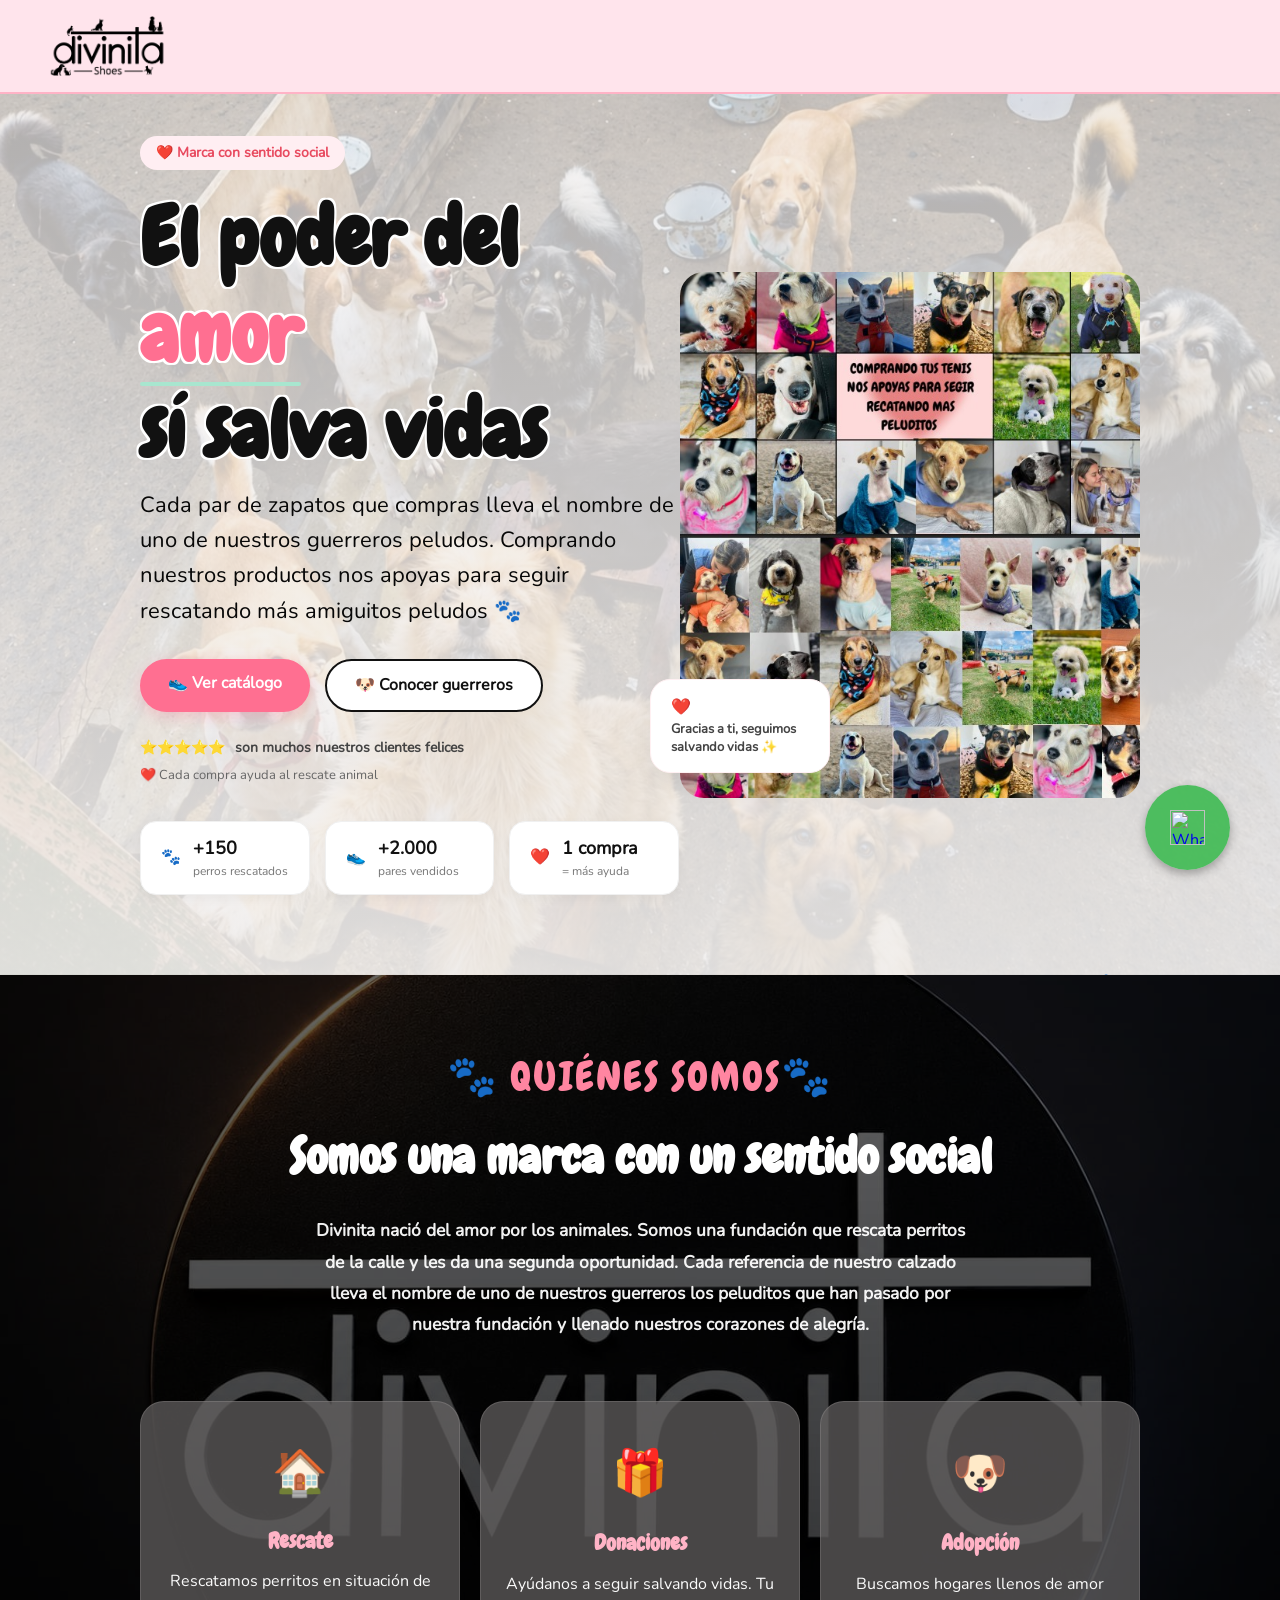
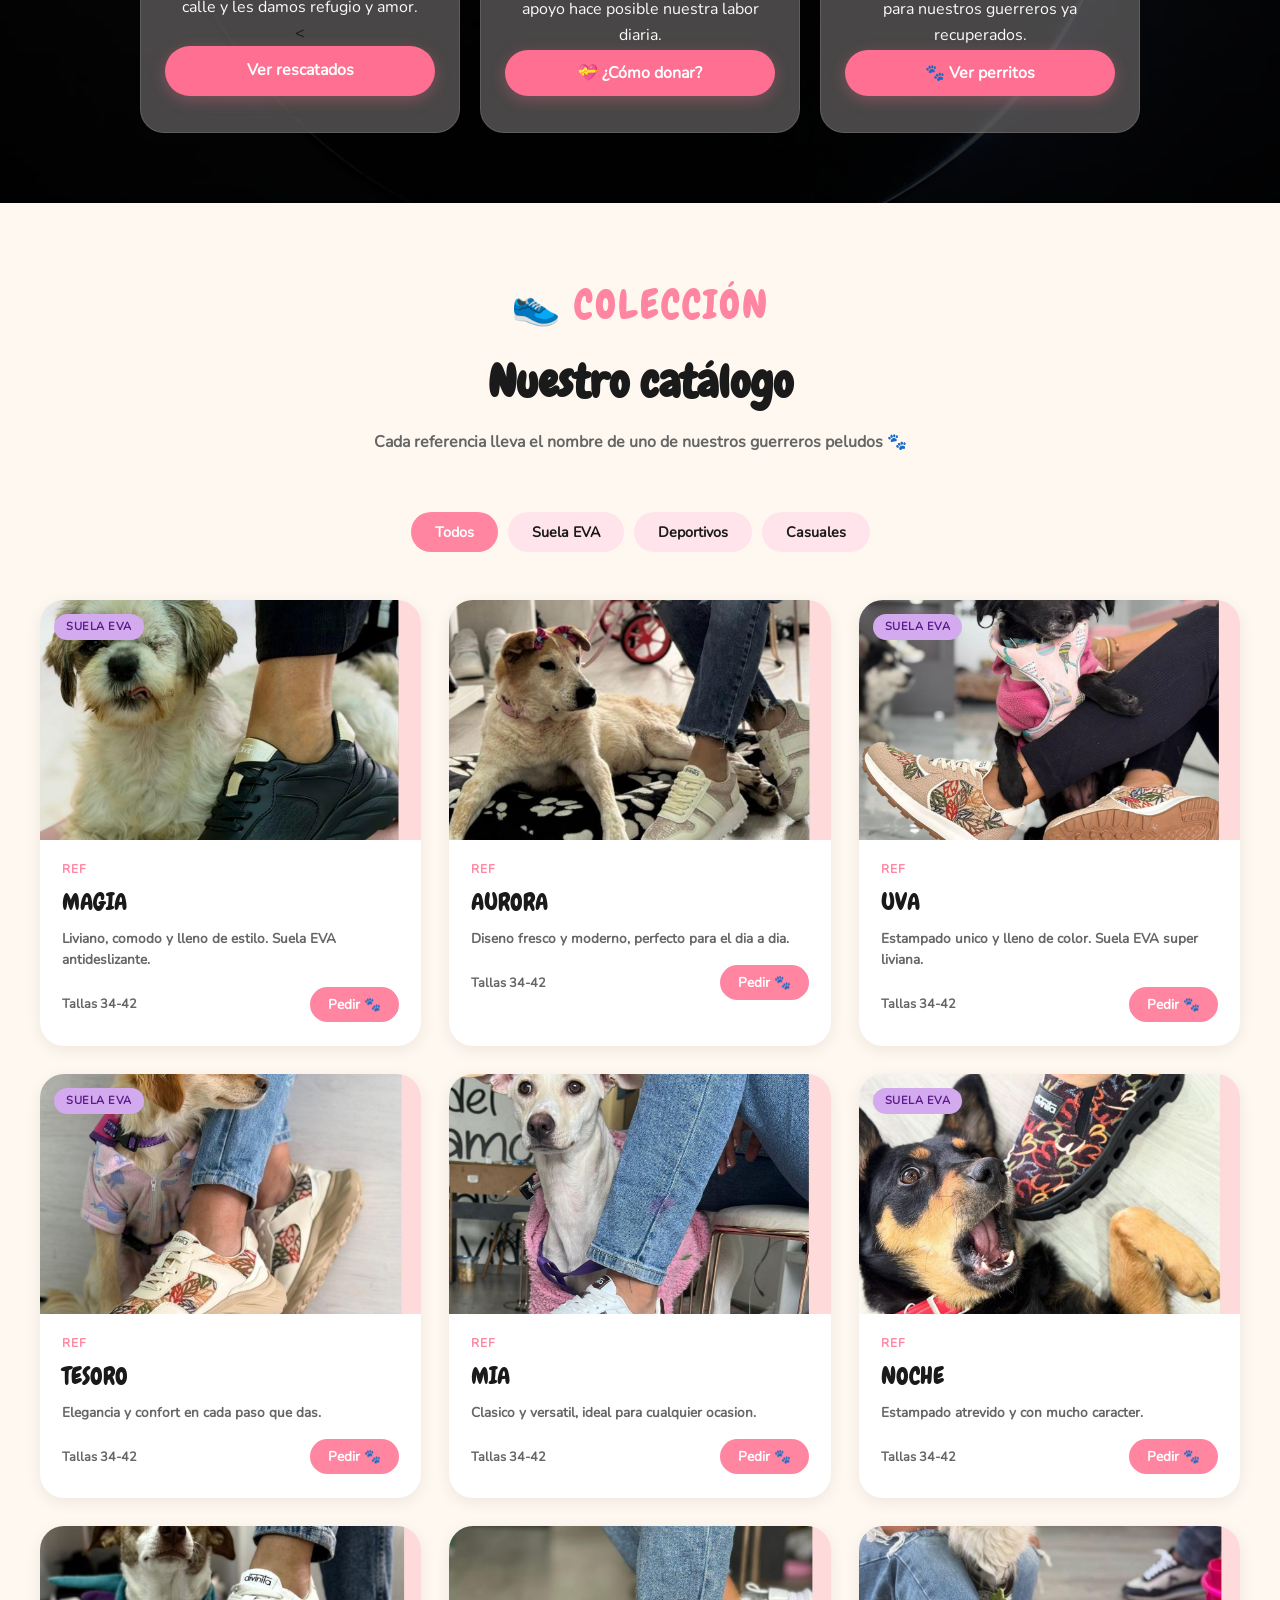
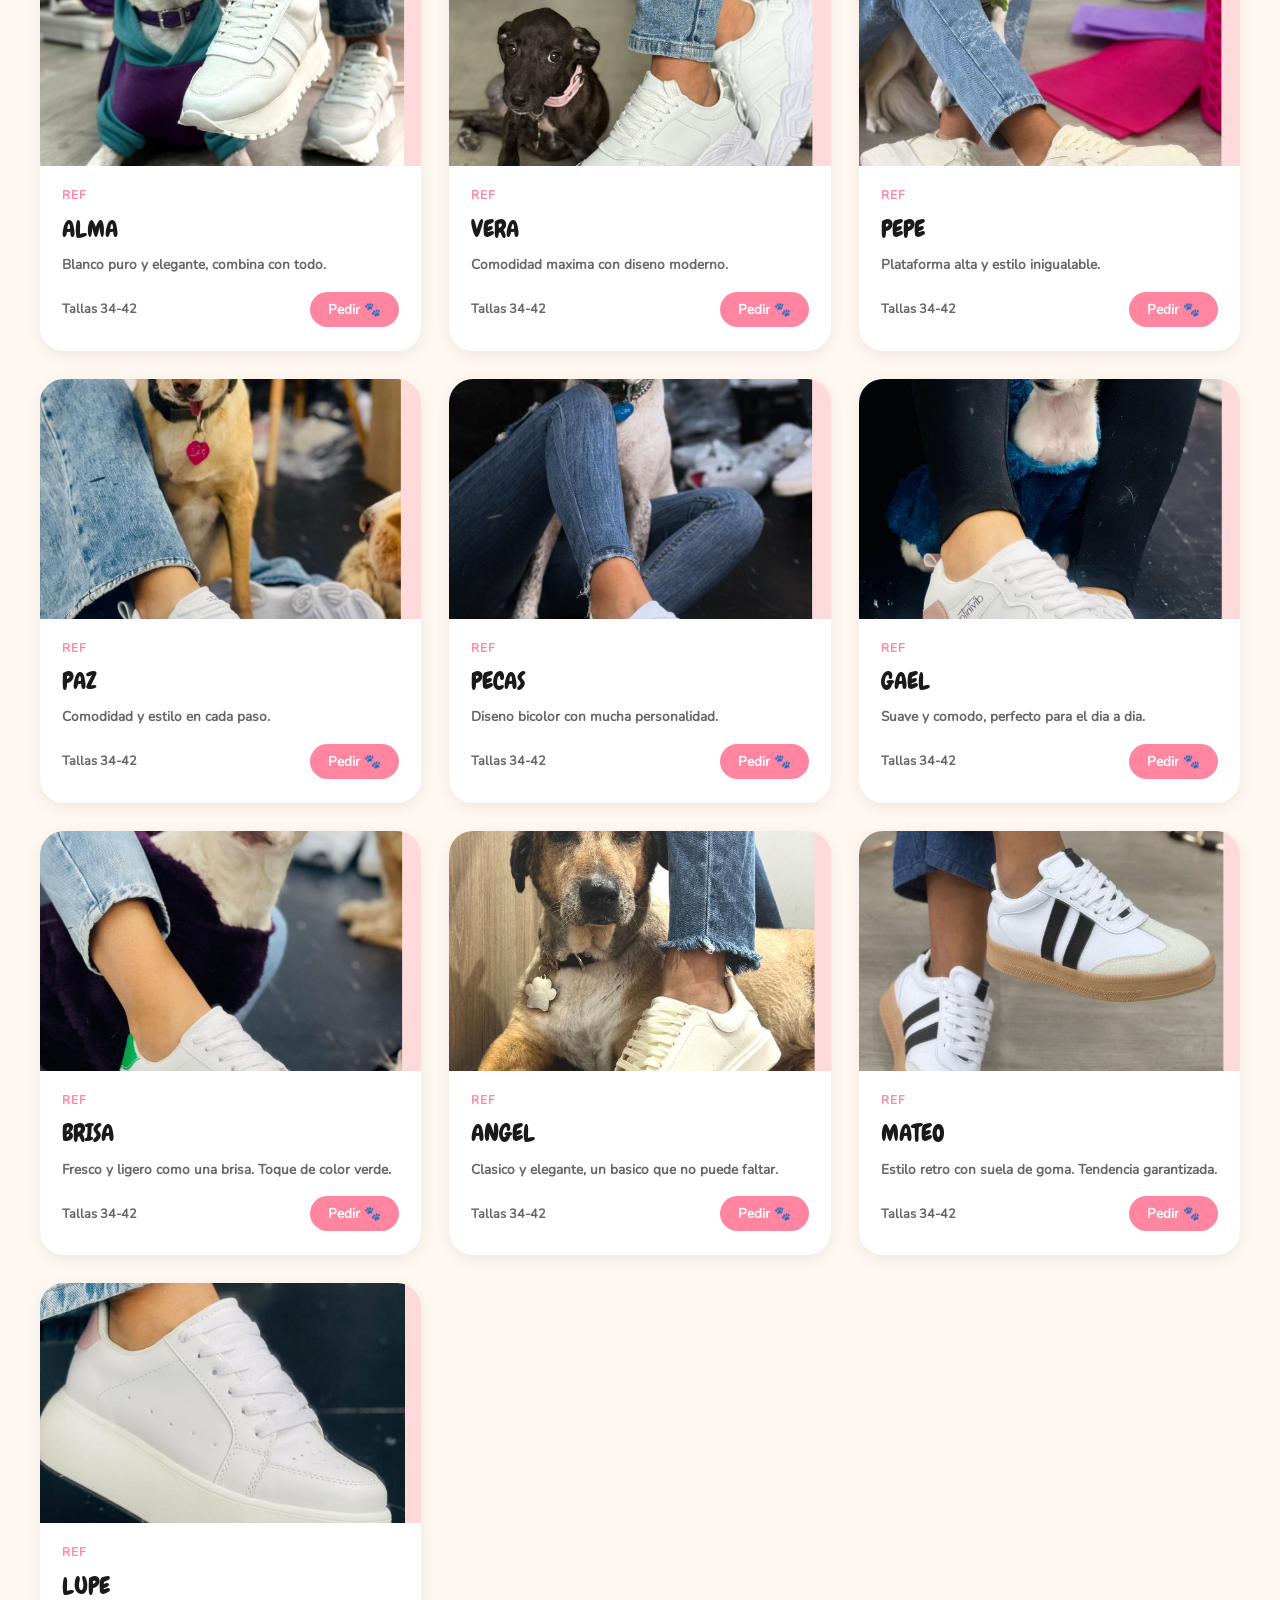
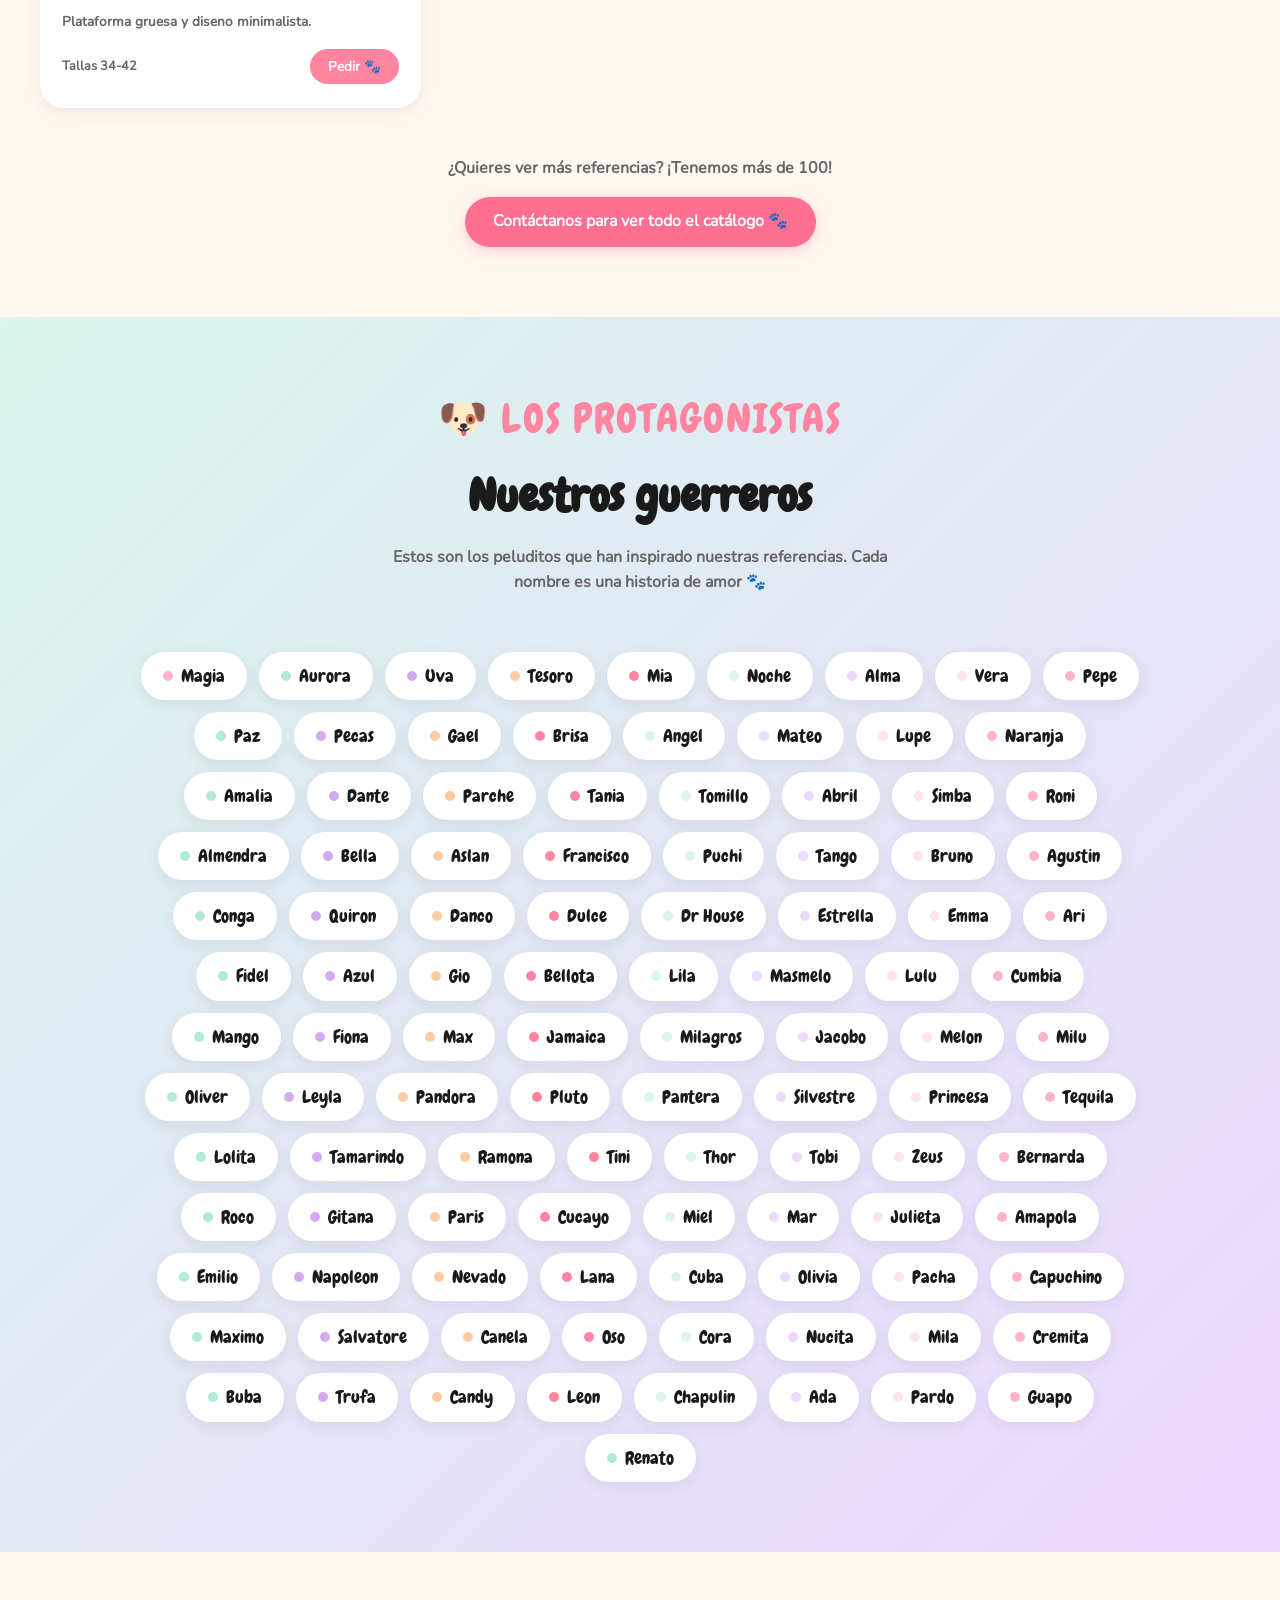
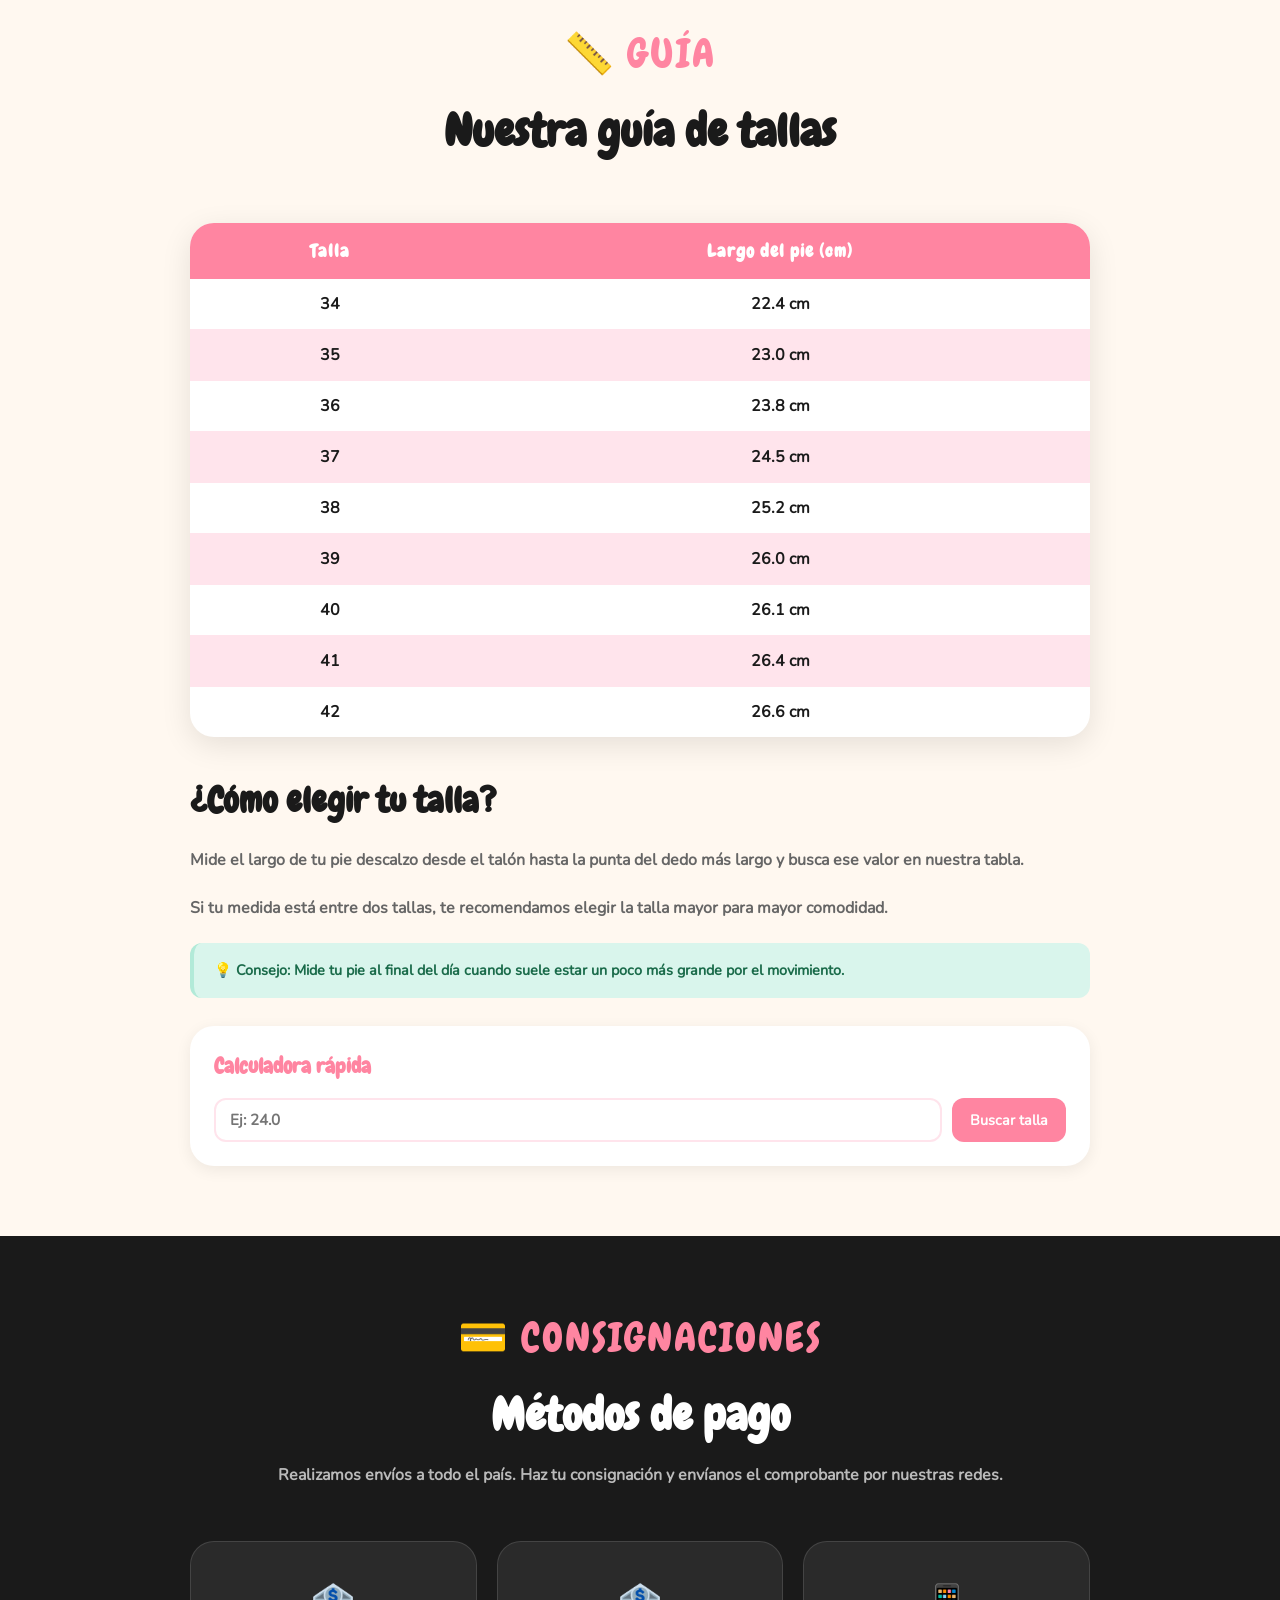
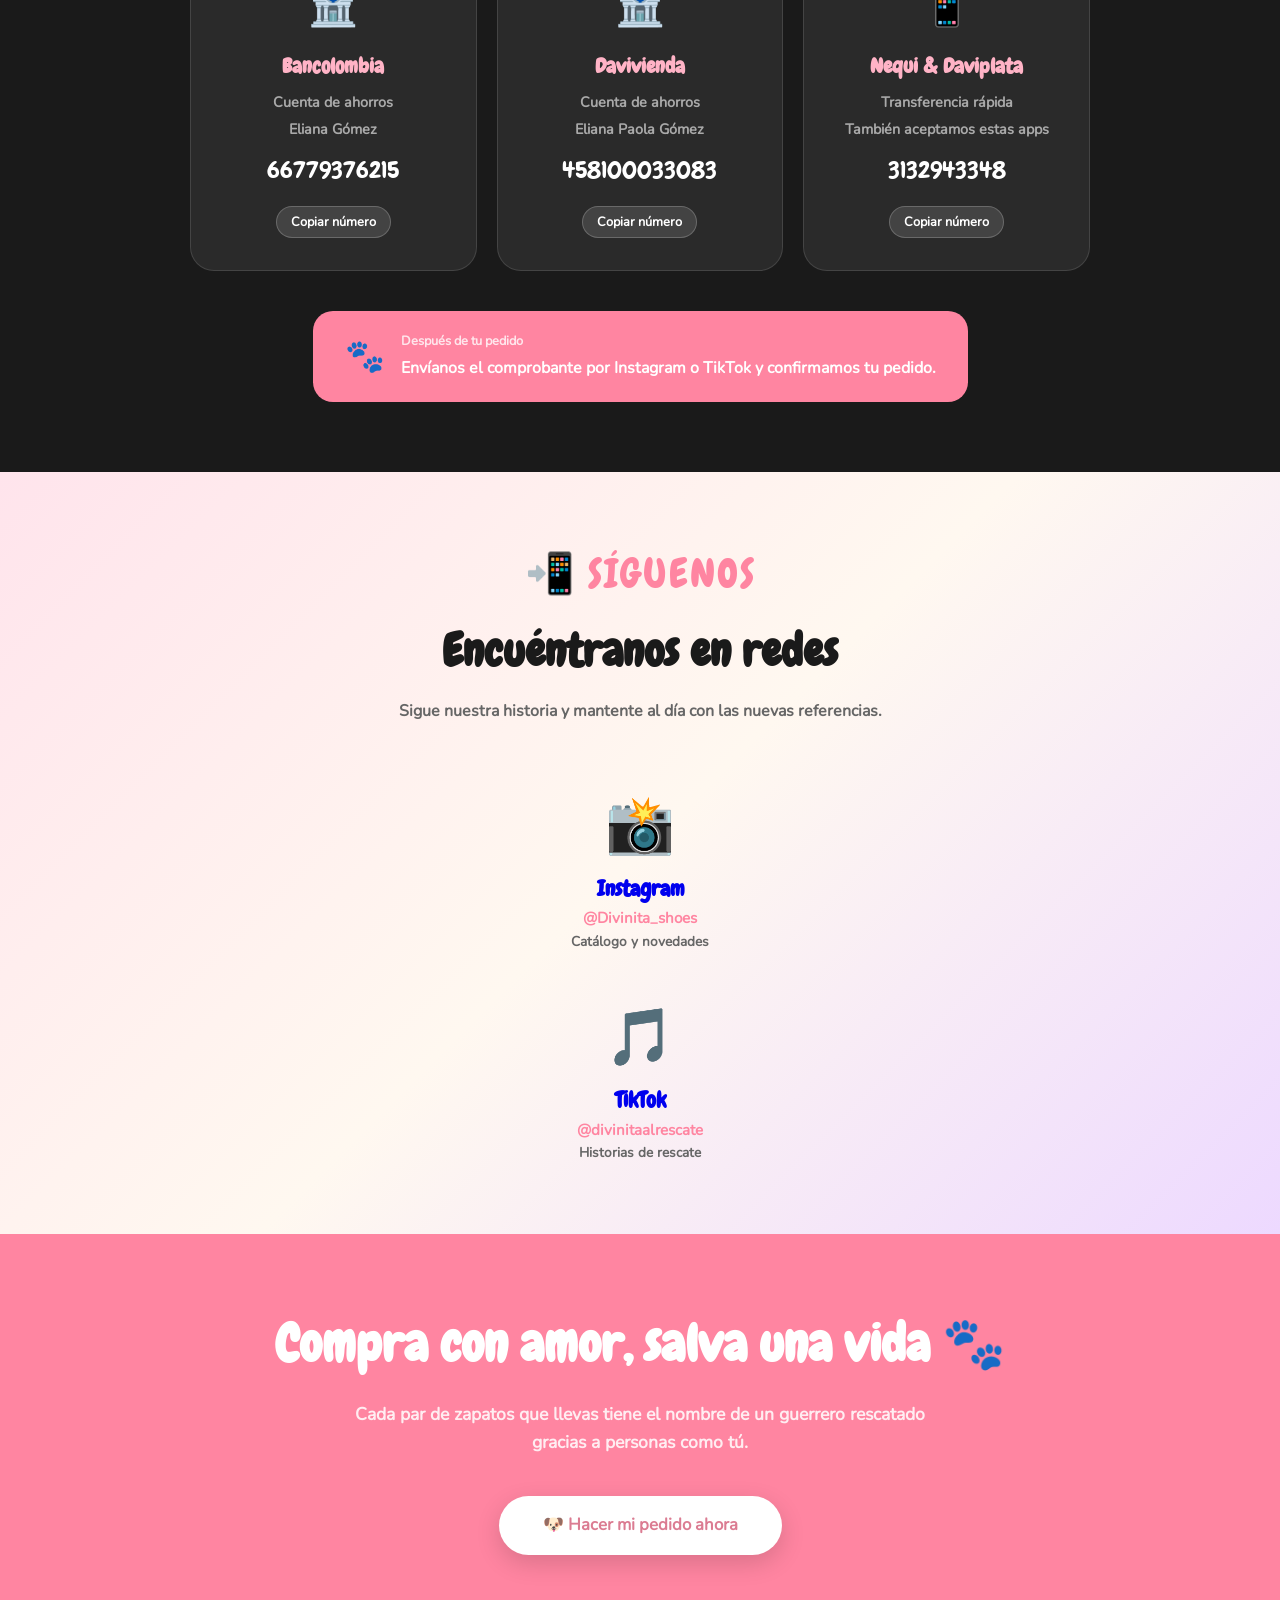
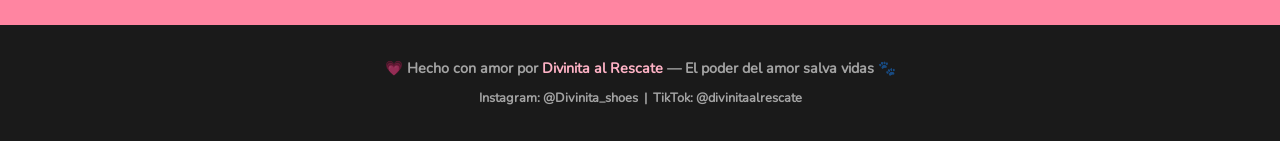
==== index.html @ fbc5fe0e "Update index.html" ====
<!DOCTYPE <button>tml>
<html lang="es">
<head>
  <meta charset="UTF-8" />
  <meta name="viewport" content="width=device-width, initial-scale=1.0" />
  <title>Divinita — El poder del amor salva vidas</title>
  <link rel="stylesheet" href="css/estyles.css" />
</head>
<body>
 
  <!-- ── NAV ── -->
  <nav id="navbar">
    <div class="nav-logo">
       <img src="img/logo2.png" alt="Logo Divinita" class="logo-img">
    </div>
    <button class="hamburger" id="hamburger">
      <span></span>
      <span></span>
      <span></span>
    </button>
    <ul class="nav-links" id="nav-links">
      <li><a href="#mision">Nuestra misión</a></li>
      <li><a href="#catalogo">Catálogo</a></li>
      <li><a href="#tallas">Tallas</a></li>
      <li><a href="#pago" class="nav-cta">Comprar</a></li>
    </ul>
  </nav>
 
  <!-- ── HERO (DISEÑO NUEVO Y MODERNO) ── -->
  <section class="hero-section">

    <div class="paw-container">
        <span class="floating-paw paw-1">&#128062;</span>
        <span class="floating-paw paw-2">&#128062;</span>
        <span class="floating-paw paw-3">&#128062;</span>
        <span class="floating-paw paw-4">&#128062;</span>
    </div>

    <div class="hero-content">
        <span class="badge-social">❤️ Marca con sentido social</span>
        
        <h1 class="hero-title">
            El poder del <span class="highlight-love">amor</span> <br>
            sí salva vidas
        </h1>
        
        <p class="hero-description">
            Cada par de zapatos que compras lleva el nombre de uno de nuestros guerreros peludos. 
            Comprando nuestros productos nos apoyas para seguir rescatando más amiguitos peludos 🐾
        </p>
      
      <div class="hero-buttons">
        <a href="#catalogo" class="btn-primary">👟 Ver catálogo</a>
        <a href="#guerreros" class="btn-secondary">🐶 Conocer guerreros</a>
      </div>
      
      <div class="hero-rating">
        <div class="stars">⭐⭐⭐⭐⭐</div>
        <p>son muchos nuestros clientes felices</p>
      </div>
      <p class="sub-caption">❤️ Cada compra ayuda al rescate animal</p>
      
      <div class="hero-stats">
        <div class="stat-card">
          <span class="stat-icon">🐾</span>
          <div>
            <h3>+150</h3>
            <p>perros rescatados</p>
          </div>
        </div>
        <div class="stat-card">
          <span class="stat-icon">👟</span>
          <div>
            <h3>+2.000</h3>
            <p>pares vendidos</p>
          </div>
        </div>
        <div class="stat-card">
          <span class="stat-icon">❤️</span>
          <div>
            <h3>1 compra</h3>
            <p>= más ayuda</p>
          </div>
        </div>
      </div>
    </div>

    <!-- 👉 CONTENEDOR DERECHO: IMAGEN Y TARJETA FLOTANTE -->
<div class="hero-image-container">
    <!-- La foto principal -->
    <img src="img/fondo_perritos2.jpg" alt="Rescate Divinita" class="main-hero-image">
    
    <!-- La tarjetita blanca pequeña -->
    <div class="floating-card">
        <span>❤️</span>
        <p>Gracias a ti, seguimos salvando vidas ✨</p>
    </div>
</div>

  </section>
 
  <!-- ── MISION ── -->
  <section id="mision">
    <div class="mision-inner">
      <div class="section-tag">🐾 Quiénes somos🐾</div>
      <h2>Somos una marca con un sentido social</h2>
      <p class="mision-text">
        Divinita nació del amor por los animales. Somos una fundación que rescata perritos
        de la calle y les da una segunda oportunidad. Cada referencia de nuestro calzado
        lleva el nombre de uno de nuestros guerreros los peluditos que han pasado por
        nuestra fundación y llenado nuestros corazones de alegría.
      </p>
      
      <div class="pillars">
        
        <!-- 1. TARJETA RESCATE -->
        <div class="pillar">
    <span class="pillar-icon">🏠</span>
    <h3>Rescate</h3>
    <p>Rescatamos perritos en situación de calle y les damos refugio y amor.</p>
    
    <<a href="javascript:void(0)" onclick="toggleRescatados()" class="btn-primary">Ver rescatados</a>

    <div id="lista-rescatados" style="display: none;">
        <div class="dog-grid">
            <div class="dog-item">
                <img src="img/francisco.jpg" alt="Francisco">
                <p>Fransisco</p>
            </div>
            <div class="dog-item">
                <img src="img/luna.jpg" alt="Luna">
                <p>Luna</p>
            </div>
            <div class="dog-item">
                <img src="img/tamarindo.jpg" alt="tamarindo">
                <p>tamarindo</p>
            </div>
            <div class="dog-item">
        <img src="img/gabriel.jpg" alt="gabriel">
        <p>gabriel</p>
    </div> <div class="dog-item">
        <img src="img/aslan.jpg" alt="Aslan">
        <p>aslan</p>
        </div> <div class="dog-item">
        <img src="img/alma.jpg" alt="alma">
        <p>alma</p>
        </div> <div class="dog-item">
        <img src="img/orejitas.jpg" alt="orejitas">
        <p>orejitas</p>
        </div> <div class="dog-item">
        <img src="img/chapulin.jpg" alt="chapulin">
        <p>chapulin</p>
        </div> <div class="dog-item">
        <img src="img/pepita.jpg" alt="pepita">
        <p>pepita</p>
        </div> <div class="dog-item">
        <img src="img/capitan.jpg" alt="capitan">
        <p>capitan</p>
        </div> <div class="dog-item">
        <img src="img/patacon.jpg" alt="patacon">
        <p>/patacon</p>
        </div> <div class="dog-item">
        <img src="img/uvita.jpg"alt="uvita">
        <p>/uvita</p>
          </div> <div class="dog-item">
        <img src="img/amalia.jpg"alt="amalia">
        <p>/amalia</p>
          </div> <div class="dog-item">
        <img src="img/emilio.jpg"alt="emilio">
        <p>/emilio</p>
          </div> <div class="dog-item">
        <img src="img/teod.jpg"alt="teod">
        <p>/teod</p>
           </div> <div class="dog-item">
        <img src="img/mia.jpg"alt="mia">
        <p>/mia</p>
           </div> <div class="dog-item">
        <img src="img/zeus.jpg"alt="zeus">
        <p>/zeus</p>
           </div> <div class="dog-item">
        <img src="img/maximo.jpg"alt="maximo">
        <p>/maximo</p>
           </div> <div class="dog-item">
        <img src="img/zeus2.jpg"alt="zeus2">
        <p>/zeus2</p>
           </div> <div class="dog-item">
        <img src="img/jamaica.jpg"alt="teo">
        <p>/jamaica</p>
           </div> <div class="dog-item">
        <img src="img/mateo.jpg"alt="teo">
        <p>/mateo</p>
           </div> <div class="dog-item">
        <img src="img/lolita.jpg"alt="teo">
        <p>/lolita</p>
        </div> <div class="dog-item">
        <img src="img/turquesa.jpg"alt="turquesa">
        <p>/turquesa</p>
        </div> <div class="dog-item">
        <img src="img/victoria.jpg"alt="victoria">
        <p>/victoria</p>
        </div> <div class="dog-item">
        <img src="img/brisa.jpg"alt="brisa">
        <p>/brisa</p>
        </div> <div class="dog-item">
        <img src="img/agustin.jpg"alt="agustin">
        <p>/agustin</p>
        </div> <div class="dog-item">
        <img src="img/lupe.jpg"alt="lupe">
        <p>/lupe</p>
        </div> <div class="dog-item">
        <img src="img/ari.jpg"alt="ari">
        <p>/ari</p>
        </div> <div class="dog-item">
        <img src="img/dante.jpg"alt="dante">
        <p>/dante</p>
        </div> <div class="dog-item">
        <img src="img/polo.jpg"alt="polo">
        <p>/polo</p>
          
      </div> </div> </div> </div>

        <!-- 2. TARJETA DONACIONES -->
        <div class="pillar">
          <span class="pillar-icon">🎁</span>
          <h3>Donaciones</h3>
          <p>Ayúdanos a seguir salvando vidas. Tu apoyo hace posible nuestra labor diaria.</p>
          
          <!-- Botón Principal Donaciones -->
          <button type="button" class="btn-primary" id="btn-ver-donaciones">
              💝 ¿Cómo donar?
          </button>

          <!-- Menú Nivel 1 -->
          <div id="lista-donaciones-desplegable" class="hidden" style="margin-top: 15px; width: 100%;">
              <div style="display: flex; flex-direction: column; gap: 10px;">
                  
                  <!-- SUB-BOTÓN 1: ECONÓMICAS -->
                  <button type="button" id="sub-btn-economicas" style="background: rgba(231, 227, 227, 0.937); color: white; border: 1px solid rgba(255,255,255,0.2); padding: 10px; border-radius: 8px; cursor: pointer; font-weight: bold; width: 100%; text-align: left;">
                      💵 Donaciones económicas
                  </button>
                  <!-- Detalle Económicas -->
                  <div id="detalle-economicas" class="hidden" style="background: rgba(231, 229, 229, 0.893); padding: 12px; border-radius: 8px; text-align: left; font-size: 0.85rem; border-left: 3px solid var(--mint);">
                      • <strong>Nequi:</strong>3132943348<br>
                      • <strong>Daviplata:</strong>3132943348<br>
                      • <strong>Bancolombia:</strong> Ahorros N° 123-456789-01
                  </div>

                  <!-- SUB-BOTÓN 2: ESPECIE -->
                  <button type="button" id="sub-btn-especie" style="background: rgba(232, 228, 228, 0.905); color: white; border: 1px solid rgba(236, 230, 230, 0.949); padding: 10px; border-radius: 8px; cursor: pointer; font-weight: bold; width: 100%; text-align: left;">
                      🐾 Donaciones en especie
                  </button>
                  <!-- Detalle Especie -->
                  <div id="detalle-especie" class="hidden" style="background: rgba(236, 232, 232, 0.911); padding: 12px; border-radius: 8px; text-align: left; font-size: 0.85rem; border-left: 3px solid var(--lilac);">
                      • Alimento (bultos de purina)<br>
                      • Cobijas y camas<br>
                      • Medicamentos y aseo<br>
                      • Platitos e implementos
                  </div>
              </div>
          </div>
        </div>

        <!-- 3. TARJETA ADOPCIÓN -->
        <div class="pillar">
          <span class="pillar-icon">🐶</span>
          <h3>Adopción</h3>
          <p>Buscamos hogares llenos de amor para nuestros guerreros ya recuperados.</p>
          
          <!-- Botón Principal Adopción -->
          <button type="button" class="btn-primary" id="btn-ver-adopcion">
              🐾 Ver perritos
          </button>

          <!-- Lista Desplegable de Perritos -->
          <div id="lista-adopcion-desplegable" class="hidden" style="margin-top: 15px;">
            <div class="warriors-grid" style="margin-top: 20px; gap: 15px; display: flex; flex-wrap: wrap; justify-content: center;">
                
                <div class="perrito-adopcion-card" style="background: rgba(255,255,255,0.05); border: 1px solid rgba(255,255,255,0.1); border-radius: 12px; padding: 12px; text-align: center; width: 130px; box-shadow: 0 4px 10px rgba(0,0,0,0.3);">
                    <img src="img/joaquin.jpg" alt="Foto de joaquin" style="width: 90px; height: 90px; border-radius: 50%; object-fit: cover; border: 2px solid var(--gold); margin-bottom: 8px;">
                    <div style="font-weight: bold; font-size: 0.95rem; color: #ffffff !important; background: rgba(0,0,0,0.4); padding: 4px 8px; border-radius: 6px; display: inline-block; width: 90%;">joaquin 🐕</div>
                </div>

                <div class="perrito-adopcion-card" style="background: rgba(255,255,255,0.05); border: 1px solid rgba(255,255,255,0.1); border-radius: 12px; padding: 12px; text-align: center; width: 130px; box-shadow: 0 4px 10px rgba(0,0,0,0.3);">
                    <img src="img/peccas.jpg" alt="Foto de peccas" style="width: 90px; height: 90px; border-radius: 50%; object-fit: cover; border: 2px solid var(--pink-deep); margin-bottom: 8px;">
                    <div style="font-weight: bold; font-size: 0.95rem; color: #ffffff !important; background: rgba(0,0,0,0.4); padding: 4px 8px; border-radius: 6px; display: inline-block; width: 90%;">peccas 🐶</div>
                </div>
            </div>
          </div>
        </div>

      </div> 
    </div>
  </section>
 
  <!-- ── CATALOGO ── -->
  <section id="catalogo">
    <div class="section-header">
      <div class="section-tag">👟 Colección</div>
      <h2>Nuestro catálogo</h2>
      <p>Cada referencia lleva el nombre de uno de nuestros guerreros peludos 🐾</p>
    </div>
    <div class="filter-tabs" id="filter-tabs">
      <button class="tab active" data-filter="all">Todos</button>
      <button class="tab" data-filter="eva">Suela EVA</button>
      <button class="tab" data-filter="deportivo">Deportivos</button>
      <button class="tab" data-filter="casual">Casuales</button>
    </div>
    <div class="products-grid" id="products-grid">
      <!-- Generado por JS -->
    </div>
    <div class="catalogo-footer">
      <p>¿Quieres ver más referencias? ¡Tenemos más de 100!</p>
      <a href="#pago" class="btn-primary">Contáctanos para ver todo el catálogo 🐾</a>
    </div>
  </section>
 
  <!-- ── GUERREROS ── -->
  <section id="guerreros">
    <div class="section-header">
      <div class="section-tag">🐶 Los protagonistas</div>
      <h2>Nuestros guerreros</h2>
      <p>Estos son los peluditos que han inspirado nuestras referencias. Cada nombre es una historia de amor 🐾</p>
    </div>
    <div class="warriors-grid" id="warriors-grid">
      <!-- Generado por JS -->
    </div>
  </section>
 
  <!-- ── TALLAS ── -->
  <section id="tallas">
    <div class="section-header">
      <div class="section-tag">📏 Guía</div>
      <h2>Nuestra guía de tallas</h2>
    </div>
    <div class="tallas-inner">
      <div class="tallas-table">
        <table>
          <thead>
            <tr>
              <th>Talla</th>
              <th>Largo del pie (cm)</th>
            </tr>
          </thead>
          <tbody>
            <tr><td>34</td><td>22.4 cm</td></tr>
            <tr><td>35</td><td>23.0 cm</td></tr>
            <tr><td>36</td><td>23.8 cm</td></tr>
            <tr><td>37</td><td>24.5 cm</td></tr>
            <tr><td>38</td><td>25.2 cm</td></tr>
            <tr><td>39</td><td>26.0 cm</td></tr>
            <tr><td>40</td><td>26.1 cm</td></tr>
            <tr><td>41</td><td>26.4 cm</td></tr>
            <tr><td>42</td><td>26.6 cm</td></tr>
          </tbody>
        </table>
      </div>
      <div class="tallas-info">
        <h2>¿Cómo elegir tu talla?</h2>
        <p>Mide el largo de tu pie descalzo desde el talón hasta la punta del dedo más largo y busca ese valor en nuestra tabla.</p>
        <p>Si tu medida está entre dos tallas, te recomendamos elegir la talla mayor para mayor comodidad.</p>
        <div class="tallas-tip">
          💡 <strong>Consejo:</strong> Mide tu pie al final del día cuando suele estar un poco más grande por el movimiento.
        </div>
        <div class="talla-calc">
          <h3>Calculadora rápida</h3>
          <div class="calc-row">
            <input type="number" id="cm-input" placeholder="Ej: 24.0" step="0.1" min="20" max="30" />
            <button id="calc-btn">Buscar talla</button>
          </div>
          <div id="calc-result" class="calc-result hidden"></div>
        </div>
      </div>
    </div>
  </section>
 
  <!-- ── PAGO ── -->
  <section id="pago">
    <div class="pago-inner">
      <div class="section-tag">💳 Consignaciones</div>
      <h2>Métodos de pago</h2>
      <p>Realizamos envíos a todo el país. Haz tu consignación y envíanos el comprobante por nuestras redes.</p>
      <div class="payment-cards">
        <div class="payment-card">
          <span class="icon">🏦</span>
          <h3>Bancolombia</h3>
          <p>Cuenta de ahorros</p>
          <p>Eliana Gómez</p>
          <div class="number">66779376215</div>
          <button class="copy-btn" data-copy="66779376215">Copiar número</button>
        </div>
        <div class="payment-card">
          <span class="icon">🏦</span>
          <h3>Davivienda</h3>
          <p>Cuenta de ahorros</p>
          <p>Eliana Paola Gómez</p>
          <div class="number">458100033083</div>
          <button class="copy-btn" data-copy="458100033083">Copiar número</button>
        </div>
        <div class="payment-card">
          <span class="icon">📱</span>
          <h3>Nequi &amp; Daviplata</h3>
          <p>Transferencia rápida</p>
          <p>También aceptamos estas apps</p>
          <div class="number">3132943348</div>
          <button class="copy-btn" data-copy="3132943348">Copiar número</button>
        </div>
      </div>
      <div class="nequi-note">
        <span>🐾</span>
        <div>
          <div class="nequi-sub">Después de tu pedido</div>
          Envíanos el comprobante por Instagram o TikTok y confirmamos tu pedido.
        </div>
      </div>
    </div>
  </section>
 
  <!-- ── REDES ── -->
  <section id="redes">
    <div class="section-header">
      <div class="section-tag">📲 Síguenos</div>
      <h2>Encuéntranos en redes</h2>
      <p>Sigue nuestra historia y mantente al día con las nuevas referencias.</p>
    </div>
    <div class="redes-cards">
      <a href="https://instagram.com/Divinita_shoes" target="_blank" class="red-card">
        <div class="red-icon">📸</div>
        <h3>Instagram</h3>
        <p>@Divinita_shoes</p>
        <span class="red-sub">Catálogo y novedades</span>
      </a>
      <a href="https://tiktok.com/@divinitaalrescate" target="_blank" class="red-card">
        <div class="red-icon">🎵</div>
        <h3>TikTok</h3>
        <p>@divinitaalrescate</p>
        <span class="red-sub">Historias de rescate</span>
      </a>
    </div>
  </section>
 
  <!-- ── CTA ── -->
  <section id="cta">
    <h2>Compra con amor, salva una vida 🐾</h2>
    <p>Cada par de zapatos que llevas tiene el nombre de un guerrero rescatado gracias a personas como tú.</p>
    <a href="https://wa.me/573132943348?text=Hola!%20Quiero%20hacer%20un%20pedido" class="btn" target="_blank">
    🐶 Hacer mi pedido ahora
    </a>
  </section>
 
  <!-- ── FOOTER ── -->
  <footer>
    <p>💗 Hecho con amor por <strong>Divinita al Rescate</strong> — El poder del amor salva vidas 🐾</p>
    <p class="footer-sub">Instagram: @Divinita_shoes &nbsp;|&nbsp; TikTok: @divinitaalrescate</p>
  </footer>
 
  <!-- Toast -->
  <div id="toast" class="toast"></div>
 
  <script src="js/app.js"></script>
  <script>
document.addEventListener("DOMContentLoaded", function() {
    
    // === 1. CONTROL BOTÓN PRINCIPAL ADOPCIÓN ===
    const btnVerAdopcion = document.getElementById("btn-ver-adopcion");
    const listaAdopcion = document.getElementById("lista-adopcion-desplegable");

    if (btnVerAdopcion && listaAdopcion) {
        btnVerAdopcion.addEventListener("click", function() {
            listaAdopcion.classList.toggle("hidden");
            if (listaAdopcion.classList.contains("hidden")) {
                btnVerAdopcion.innerHTML = "🐾 Ver perritos";
            } else {
                btnVerAdopcion.innerHTML = "✨ Ocultar lista";
            }
        });
    }

    // === 2. CONTROL BOTÓN PRINCIPAL DONACIONES ===
    const btnVerDonaciones = document.getElementById("btn-ver-donaciones");
    const listaDonaciones = document.getElementById("lista-donaciones-desplegable");

    if (btnVerDonaciones && listaDonaciones) {
        btnVerDonaciones.addEventListener("click", function() {
            listaDonaciones.classList.toggle("hidden");
            if (listaDonaciones.classList.contains("hidden")) {
                btnVerDonaciones.innerHTML = "💝 ¿Cómo donar?";
            } else {
                btnVerDonaciones.innerHTML = "✨ Ocultar opciones";
            }
        });
    }

    // === 3. SUB-DESPLIEGUES INTERNOS DE DONACIONES ===
    const subBtnEconomicas = document.getElementById("sub-btn-economicas");
    const detalleEconomicas = document.getElementById("detalle-economicas");
    const subBtnEspecie = document.getElementById("sub-btn-especie");
    const detalleEspecie = document.getElementById("detalle-especie");

    if (subBtnEconomicas && detalleEconomicas) {
        subBtnEconomicas.addEventListener("click", function() {
            detalleEconomicas.classList.toggle("hidden");
        });
    }

    if (subBtnEspecie && detalleEspecie) {
        subBtnEspecie.addEventListener("click", function() {
            detalleEspecie.classList.toggle("hidden");
        });
    }

});
</script>

<a href="https://api.whatsapp.com/send?phone=573132943348&text=Hola! , quiero apoyar a los animalitos rescatados que inspiran cada uno de sus productos, comprando o donando. ¿Cómo puedo hacerlo?" class="whatsapp-btn" target="_blank">
<img src="https://upload.wikimedia.org/wikipedia/commons/6/6b/WhatsApp.svg" alt="WhatsApp" width="65" height="65"></a>
</body>
</html>
---- css/estyles.css ----
/* FUENTES LOCALES */
@font-face {
  font-family: 'Chewy';
  src: url('../fonts/chewy-v18-latin-regular.woff2') format('woff2');
  font-weight: 400;
}
 
@font-face {
  font-family: 'Nunito';
  src: url('../fonts/nunito-v32-latin-regular.woff2') format('woff2');
  font-weight: 400;
}
 
/* VARIABLES */
:root {
  --pink:        #FFB3C6;
  --pink-light:  #FFE4EC;
  --pink-deep:   #FF85A1;
  --mint:        #B2EAD8;
  --mint-light:  #D9F5EC;
  --lilac:       #D4AAEE;
  --lilac-light: #EDD9FF;
  --peach:       #FFCBA4;
  --cream:       #FFF8F0;
  --dark:        #1A1A1A;
  --gray:        #666;
  --radius-sm:   12px;
  --radius-md:   24px;
  --radius-lg:   50px;
  --shadow-sm:   0 4px 16px rgba(0,0,0,.07);
  --shadow-md:   0 8px 30px rgba(0,0,0,.10);
  --shadow-pink: 0 10px 28px rgba(255,133,161,.40);
  --transition:  .25s ease;
}
 
/* RESET */
*, *::before, *::after {
  margin: 0;
  padding: 0;
  box-sizing: border-box;
}
 
html { scroll-behavior: smooth; }
 
body {
  font-family: 'Nunito', sans-serif;
  background: var(--cream);
  color: var(--dark);
  overflow-x: hidden;
  line-height: 1.6;
}
 
img { max-width: 100%; display: block; }
a { text-decoration: none; }
.hidden { display: none !important; }
 
/* BOTONES */
.btn-primary {
  display: inline-flex;
  align-items: center;
  gap: 8px;
  background: var(--pink-deep);
  color: #fff;
  padding: 14px 32px;
  border-radius: var(--radius-lg);
  font-family: 'Nunito', sans-serif;
  font-weight: 800;
  font-size: 1rem;
  border: none;
  cursor: pointer;
  transition: transform var(--transition), box-shadow var(--transition);
}
 
.btn-primary:hover {
  transform: translateY(-3px);
  box-shadow: var(--shadow-pink);
}
 
.btn-secondary {
  display: inline-flex;
  align-items: center;
  gap: 8px;
  background: transparent;
  color: var(--dark);
  padding: 14px 32px;
  border-radius: var(--radius-lg);
  font-family: 'Nunito', sans-serif;
  font-weight: 800;
  font-size: 1rem;
  border: 2.5px solid var(--dark);
  cursor: pointer;
  transition: background var(--transition), color var(--transition);
}
 
.btn-secondary:hover {
  background: var(--dark);
  color: #fff;
}
 
.btn-white {
  display: inline-flex;
  align-items: center;
  gap: 10px;
  background: #fff;
  color: var(--pink-deep);
  padding: 16px 44px;
  border-radius: var(--radius-lg);
  font-family: 'Nunito', sans-serif;
  font-weight: 800;
  font-size: 1.05rem;
  transition: transform var(--transition), box-shadow var(--transition);
}
 
.btn-white:hover {
  transform: translateY(-3px);
  box-shadow: 0 12px 30px rgba(0,0,0,.2);
}
 
/* SECTION COMPARTIDO */
.section-tag {
  font-family: 'Chewy', cursive;
  font-size: 2.5rem;
  letter-spacing: 2px;
  text-transform: uppercase;
  color: var(--pink-deep);
  margin-bottom: 10px;
  display: block;
}
 
.section-header {
  text-align: center;
  margin-bottom: 56px;
}
 
.section-header h2 {
  font-family: 'Chewy', cursive;
  font-size: clamp(2rem, 3.5vw, 3rem);
  margin-bottom: 12px;
}
 
.section-header p {
  color: var(--gray);
  font-weight: 600;
  font-size: 1rem;
  max-width: 540px;
  margin: 0 auto;
}
 
/* NAV */
nav {
  position: fixed;
  top: 0; left: 0; right: 0;
  z-index: 100;
  display: flex;
  align-items: center;
  justify-content: space-between;
  padding: 16px 48px;
  background: var(--pink-light);
  backdrop-filter: blur(14px);
  border-bottom: 2px solid var(--pink);
  transition: box-shadow var(--transition);
}
 
nav.scrolled {
  box-shadow: 0 4px 20px rgba(255,133,161,.15);
}
 
.nav-logo {
  font-family: 'Chewy', cursive;
  font-size: 1.9rem;
  color: var(--dark);
  display: flex;
  align-items: center;
  gap: 8px;
}
 
.nav-logo span { color: var(--pink-deep); }
 
.nav-links {
  display: flex;
  gap: 28px;
  list-style: none;
  align-items: center;
}
 
.nav-links a {
  color: var(--dark);
  text-shadow: 1px 1px 3px rgba(0,0,0,0.2);
}
 
.nav-links a:hover { color: var(--pink-deep); }
 
.nav-cta {
  background: var(--pink-deep);
  color: #fff !important;
  padding: 8px 22px;
  border-radius: var(--radius-lg);
  font-weight: 800 !important;
  transition: opacity var(--transition) !important;
}
 
.nav-cta:hover { opacity: .88; }
 
.hamburger {
  display: none;
  flex-direction: column;
  gap: 5px;
  background: none;
  border: none;
  cursor: pointer;
  padding: 6px;
}
 
.hamburger span {
  display: block;
  width: 26px;
  height: 3px;
  background: var(--dark);
  border-radius: 3px;
  transition: transform .3s, opacity .3s;
}
 
.hamburger.open span:nth-child(1) { transform: translateY(8px) rotate(45deg); }
.hamburger.open span:nth-child(2) { opacity: 0; }
.hamburger.open span:nth-child(3) { transform: translateY(-8px) rotate(-45deg); }
 
/* HERO */
#hero {
  min-height: 100vh;
  display: flex;
  align-items: center;
  justify-content: space-between;
  gap: 40px;
  padding: 120px 80px 80px;
  background: linear-gradient(rgba(168, 165, 165, 0.75), rgba(144, 142, 142, 0.75)),
            url('../img/perritos.jpg') center center / cover no-repeat;
  position: relative;
  overflow: hidden;
}
 
.hero-content {
  width: 50%; /* O flex: 1; */
    display: flex;
    flex-direction: column;
    gap: 20px;
}

 
.hero-badge {
  display: inline-flex;
  align-items: center;
  gap: 8px;
  background: var(--lilac-light);
  border: 2px solid var(--lilac);
  border-radius: var(--radius-lg);
  padding: 6px 18px;
  font-size: .85rem;
  font-weight: 700;
  color: #7a3fa5;
  margin-bottom: 24px;
}
 
.hero-title {
  font-family: 'Chewy', cursive;
  font-size: clamp(2rem, 5.5vw, 5rem);
  line-height: 1.1;
  margin-bottom: 20px;
}
 
.hero-title .highlight {
  color: var(--pink-deep);
  position: relative;
  display: inline-block;
}
 
.hero-title .highlight::after {
  content: '';
  position: absolute;
  bottom: 4px; left: 0; right: 0;
  height: 8px;
  background: var(--mint);
  border-radius: 4px;
  z-index: -1;
}
 
.hero-sub {
  font-size: 1rem;
  color: var(--white);
  line-height: 1.90;
  margin-bottom: 40px;
  font-weight: 650;
}
 
.hero-btns {
  display: flex;
  gap: 14px;
  flex-wrap: wrap;
}
 
.hero-img {
  flex-shrink: 0;
  width: 460px;
  height: 520px;
  border-radius: 40px;
  overflow: hidden;
  box-shadow: 0 30px 80px rgba(234, 231, 231, 0.28);
  z-index: 2;
}
 
.hero-img img {
  width: 90%;
  height: 100%;
  object-fit: cover;
}
 
/* MISION */
#mision {
  padding: 100px 80px;
  background: linear-gradient(rgba(0,0,0,0.6), rgba(0,0,0,0.85)), url('../img/divinita.jpg') center center / cover no-repeat;
  text-align: center;
}
 
.mision-inner { max-width: 1000px; margin: 0 auto; }
 
#mision Xction-tag { color: var(--pink); }
 
#mision h2 {
  font-family: 'Chewy', cursive;
  font-size: clamp(2rem, 4vw, 3rem);
  margin-bottom: 20px;
  color: #fff;
}
 
.mision-text {
  font-size: 1.09rem;
  color: rgba(255, 255, 255, 0.945);
  max-width: 660px;
  margin: 0 auto 60px;
  line-height: 1.8;
  font-weight: 600;
}
 
.pillars {
    display: flex !important;
    flex-wrap: wrap !important;
    justify-content: center !important;
    gap: 20px !important;
    align-items: start !important;
    width: 100% !important;
}
 
.pillar {
    flex: 1 1 300px !important; /* El truco: les permite encogerse y acoplarse juntas */
    max-width: 320px !important; /* El truco: evita que se estiren y tapen toda la fila */
    background: rgba(101, 97, 97, 0.721);
    border: 1.5px solid rgba(245, 241, 241, 0.138);
    border-radius: var(--radius-md);
    padding: 36px 24px;
    text-align: center;
    transition: background var(--transition), transform var(--transition);
}
 
.pillar:hover {
  background: rgba(47, 46, 46, 0.368);
  transform: translateY(-6px);
}
 
.pillar-icon {
  font-size: 2.8rem;
  margin-bottom: 14px;
  display: block;
}
 
.pillar h3 {
  font-family: 'Chewy', cursive;
  font-size: 1.4rem;
  margin-bottom: 10px;
  color: var(--pink);
}
 
.pillar p {
  font-size: .9.8rem;
  color: rgb(251, 251, 251);
}
 
/* CATALOGO */
#catalogo {
  padding: 100px 80px;
  background: var(--cream);
}
 
.filter-tabs {
  display: flex;
  gap: 10px;
  justify-content: center;
  flex-wrap: wrap;
  margin-bottom: 48px;
}
 
.tab {
  padding: 8px 22px;
  border-radius: var(--radius-lg);
  border: 2px solid transparent;
  background: var(--pink-light);
  font-family: 'Nunito', sans-serif;
  font-weight: 700;
  font-size: .9rem;
  cursor: pointer;
  transition: all var(--transition);
  color: var(--dark);
}
 
.tab.active, .tab:hover {
  background: var(--pink-deep);
  color: #fff;
}
 
.products-grid {
  display: grid;
  grid-template-columns: repeat(auto-fill, minmax(280px, 1fr));
  gap: 28px;
  max-width: 1200px;
  margin: 0 auto;
}
 
.product-card {
  background: #fff;
  border-radius: var(--radius-md);
  overflow: hidden;
  box-shadow: var(--shadow-sm);
  transition: transform .3s, box-shadow .3s;
}
 
.product-card:hover {
  transform: translateY(-8px);
  box-shadow: 0 16px 40px rgba(255,133,161,.22);
}
 
.product-img {
  height: 240px;
  overflow: hidden;
  position: relative;
  background: var(--pink-light);
}
 
.product-img img {
  width: 100%;
  height: 100%;
  object-fit: cover;
  transition: transform .4s;
}
 
.product-card:hover .product-img img {
  transform: scale(1.05);
}
 
.product-badge {
  position: absolute;
  top: 14px; left: 14px;
  background: var(--lilac);
  color: #5a1a8a;
  font-size: .7rem;
  font-weight: 800;
  padding: 4px 12px;
  border-radius: 20px;
  text-transform: uppercase;
  letter-spacing: .5px;
  z-index: 2;
}
 
.product-body { padding: 20px 22px 24px; }
 
.product-ref {
  font-size: .75rem;
  font-weight: 700;
  text-transform: uppercase;
  letter-spacing: 1px;
  color: var(--pink-deep);
  margin-bottom: 4px;
}
 
.product-name {
  font-family: 'Chewy', cursive;
  font-size: 1.5rem;
  margin-bottom: 6px;
}
 
.product-desc {
  font-size: .85rem;
  color: var(--gray);
  font-weight: 600;
  margin-bottom: 16px;
}
 
.product-footer {
  display: flex;
  align-items: center;
  justify-content: space-between;
}
 
.product-sizes {
  font-size: .8rem;
  color: var(--gray);
  font-weight: 700;
}
 
.product-btn {
  background: var(--pink-deep);
  color: #fff;
  border: none;
  border-radius: 30px;
  padding: 8px 18px;
  font-family: 'Nunito', sans-serif;
  font-weight: 800;
  font-size: .85rem;
  cursor: pointer;
  transition: transform var(--transition), box-shadow var(--transition);
}
 
.product-btn:hover {
  transform: scale(1.05);
  box-shadow: 0 6px 18px rgba(255,133,161,.4);
}
 
.catalogo-footer { text-align: center; margin-top: 48px; }
.catalogo-footer p { color: var(--gray); font-weight: 700; margin-bottom: 16px; }
 
/* GUERREROS */
#guerreros {
  padding: 100px 80px;
  background: linear-gradient(135deg, var(--mint-light), var(--lilac-light));
  text-align: center;
}
 
.warriors-grid {
  display: flex;
  flex-wrap: wrap;
  gap: 12px;
  max-width: 1000px;
  margin: 0 auto;
  justify-content: center;
}
 
.warrior-chip {
  background: #fff;
  border-radius: 60px;
  padding: 10px 22px;
  font-family: 'Chewy', cursive;
  font-size: 1.1rem;
  box-shadow: var(--shadow-sm);
  display: inline-flex;
  align-items: center;
  gap: 8px;
  transition: transform .25s, box-shadow .25s;
  cursor: default;
}
 
.warrior-chip:hover {
  transform: scale(1.08);
  box-shadow: var(--shadow-md);
}
 
.warrior-chip .dot {
  width: 10px; height: 10px;
  border-radius: 50%;
  flex-shrink: 0;
}
 
/* TALLAS */
#tallas {
  padding: 100px 80px;
  background: var(--cream);
}
 
.tallas-inner {
  max-width: 900px;
  margin: 0 auto;
  display: grid;
  grid-template-columns: 1fr 1fr;
  gap: 60px;
  align-items: start;
}
 
.tallas-table {
  background: #fff;
  border-radius: var(--radius-md);
  overflow: hidden;
  box-shadow: var(--shadow-md);
}
 
.tallas-table table { width: 100%; border-collapse: collapse; }
.tallas-table thead { background: var(--pink-deep); color: #fff; }
 
.tallas-table th {
  padding: 16px 24px;
  font-family: 'Chewy', cursive;
  font-size: 1.15rem;
  letter-spacing: 1px;
}
 
.tallas-table td {
  padding: 14px 24px;
  text-align: center;
  font-weight: 700;
  font-size: 1rem;
  border-bottom: 1px solid var(--pink-light);
}
 
.tallas-table tr:last-child td { border-bottom: none; }
.tallas-table tr:nth-child(even) td { background: var(--pink-light); }
 
.tallas-info h2 {
  font-family: 'Chewy', cursive;
  font-size: 2.2rem;
  margin-bottom: 16px;
}
 
.tallas-info p {
  color: var(--gray);
  line-height: 1.8;
  font-weight: 600;
  margin-bottom: 20px;
}
 
.tallas-tip {
  background: var(--mint-light);
  border-left: 4px solid var(--mint);
  border-radius: var(--radius-sm);
  padding: 16px 20px;
  font-size: .9rem;
  font-weight: 700;
  color: #1a6b4a;
  margin-bottom: 28px;
}
 
.talla-calc {
  background: #fff;
  border-radius: var(--radius-md);
  padding: 24px;
  box-shadow: var(--shadow-sm);
}
 
.talla-calc h3 {
  font-family: 'Chewy', cursive;
  font-size: 1.3rem;
  margin-bottom: 14px;
  color: var(--pink-deep);
}
 
.calc-row { display: flex; gap: 10px; }
 
.calc-row input {
  flex: 1;
  border: 2px solid var(--pink-light);
  border-radius: var(--radius-sm);
  padding: 10px 14px;
  font-family: 'Nunito', sans-serif;
  font-size: .95rem;
  font-weight: 700;
  color: var(--dark);
  outline: none;
  transition: border-color var(--transition);
}
 
.calc-row input:focus { border-color: var(--pink-deep); }
 
.calc-row button {
  background: var(--pink-deep);
  color: #fff;
  border: none;
  border-radius: var(--radius-sm);
  padding: 10px 18px;
  font-family: 'Nunito', sans-serif;
  font-weight: 800;
  font-size: .9rem;
  cursor: pointer;
  transition: opacity var(--transition);
  white-space: nowrap;
}
 
.calc-row button:hover { opacity: .85; }
 
.calc-result {
  margin-top: 14px;
  padding: 12px 16px;
  border-radius: var(--radius-sm);
  font-weight: 700;
  font-size: .95rem;
  background: var(--lilac-light);
  color: #5a1a8a;
  border: 1.5px solid var(--lilac);
}
 
/* PAGO */
#pago {
  padding: 100px 80px;
  background: var(--dark);
  color: #fff;
}
 
.pago-inner {
  max-width: 900px;
  margin: 0 auto;
  text-align: center;
}
 
.pago-inner h2 {
  font-family: 'Chewy', cursive;
  font-size: clamp(2rem, 3.5vw, 2.8rem);
  margin-bottom: 12px;
}
 
.pago-inner > p {
  color: rgba(255,255,255,.70);
  font-weight: 600;
  margin-bottom: 52px;
}
 
.payment-cards {
  display: grid;
  grid-template-columns: repeat(auto-fit, minmax(220px, 1fr));
  gap: 20px;
  margin-bottom: 40px;
}
 
.payment-card {
  background: rgba(255,255,255,.07);
  border: 1.5px solid rgba(255,255,255,.12);
  border-radius: var(--radius-md);
  padding: 32px 24px;
  text-align: center;
  transition: background var(--transition), transform var(--transition);
}
 
.payment-card:hover {
  background: rgba(255,255,255,.13);
  transform: translateY(-5px);
}
 
.payment-card .icon {
  font-size: 2.5rem;
  margin-bottom: 12px;
  display: block;
}
 
.payment-card h3 {
  font-family: 'Chewy', cursive;
  font-size: 1.3rem;
  margin-bottom: 8px;
  color: var(--pink);
}
 
.payment-card p {
  font-size: .9rem;
  color: rgba(255,255,255,.60);
  font-weight: 600;
  margin-bottom: 4px;
}
 
.payment-card .number {
  font-family: 'Chewy', cursive;
  font-size: 1.5rem;
  color: #fff;
  margin: 10px 0;
}
 
.copy-btn {
  background: rgba(255,255,255,.12);
  color: #fff;
  border: 1.5px solid rgba(255,255,255,.2);
  border-radius: 20px;
  padding: 6px 14px;
  font-family: 'Nunito', sans-serif;
  font-weight: 700;
  font-size: .8rem;
  cursor: pointer;
  transition: background var(--transition);
  margin-top: 6px;
}
 
.copy-btn:hover { background: rgba(255,255,255,.22); }
 
.nequi-note {
  background: var(--pink-deep);
  border-radius: 20px;
  padding: 20px 32px;
  display: inline-flex;
  align-items: center;
  gap: 16px;
  font-weight: 700;
  text-align: left;
}
 
.nequi-note > span { font-size: 2rem; flex-shrink: 0; }
.nequi-sub { font-size: .8rem; opacity: .8; margin-bottom: 4px; }
 
/* REDES */
#redes {
  padding: 100px 80px;
  text-align: center;
  background: linear-gradient(135deg, var(--pink-light), var(--cream), var(--lilac-light));
}
 
.redes-cards {
  display: flex;
  flex-direction: row;
  gap: 40px;
  justify-content: center;
  flex-wrap: wrap;
  margin-top: 40px;
}

.red-card {
  min-width: unset;
  width: 220px;
}
 
.red-card:hover {
  transform: translateY(-8px);
  box-shadow: 0 18px 48px rgba(0,0,0,.12);
}
 
.red-icon { font-size: 3.5rem; }
 
.red-card h3 {
  font-family: 'Chewy', cursive;
  font-size: 1.4rem;
}
 
.red-card p {
  font-weight: 700;
  color: var(--pink-deep);
  font-size: .95rem;
}
 
.red-sub { font-size: .85rem; color: var(--gray); font-weight: 600; }
 
/* CTA */
#cta {
  padding: 100px 80px;
  background: var(--pink-deep);
  text-align: center;
}
 
#cta h2 {
  font-family: 'Chewy', cursive;
  font-size: clamp(2rem, 4vw, 3.5rem);
  color: #fff;
  margin-bottom: 14px;
}
 
#cta p {
  color: rgba(255,255,255,.85);
  font-weight: 600;
  font-size: 1.1rem;
  max-width: 600px;
  margin: 0 auto 40px;
}
 
/* FOOTER */
footer {
  background: var(--dark);
  color: rgba(255,255,255,.60);
  text-align: center;
  padding: 32px 40px;
  font-size: .9rem;
  font-weight: 600;
}
 
footer strong { color: var(--pink); }
.footer-sub { margin-top: 8px; font-size: .8rem; }
 
/* TOAST */
.toast {
  position: fixed;
  bottom: 28px;
  left: 50%;
  transform: translateX(-50%) translateY(80px);
  background: var(--dark);
  color: #fff;
  padding: 12px 28px;
  border-radius: var(--radius-lg);
  font-weight: 700;
  font-size: .95rem;
  box-shadow: var(--shadow-md);
  transition: transform .35s ease, opacity .35s ease;
  opacity: 0;
  pointer-events: none;
  z-index: 200;
  white-space: nowrap;
}
 
.toast.show {
  transform: translateX(-50%) translateY(0);
  opacity: 1;
}
 
/* RESPONSIVE */
@media (max-width: 960px) {
  nav { padding: 14px 24px; }
  .hamburger { display: flex; }

  #hero {
    flex-direction: column;
    padding: 100px 24px 60px;
    text-align: center;
  }

  .hero-img {
    width: 100%;
    height: 280px;
  }

  .hero-sub {
    font-size: 0.95rem;
    line-height: 1.6;
  }

  .float-card {
    display: none;
  }

  .floating-card {
    display: none;
  }
}
 
  .nav-links {
    display: none;
    position: absolute;
    top: 100%; left: 0; right: 0;
    background: rgba(255,248,240,.97);
    flex-direction: column;
    padding: 20px 24px 28px;
    gap: 16px;
    border-bottom: 2px solid var(--pink);
    box-shadow: 0 8px 24px rgba(0,0,0,.08);
  }
 
  .nav-links.open { display: flex; }
 
  #hero {
    flex-direction: column;
    padding: 110px 28px 60px;
    text-align: center;
    min-height: auto;
  }
 
  .hero-img {
    width: 100%;
    height: 300px;
  }
 
  .hero-btns { justify-content: center; }
 
  #mision, #catalogo, #guerreros, #tallas, #pago, #redes, #cta {
    padding: 70px 24px;
  }
 
  .tallas-inner { grid-template-columns: 1fr; gap: 36px; }
  .redes-cards { flex-direction: column; align-items: center; }
}
 
@media (max-width: 480px) {
    .hero-btns { flex-direction: column; align-items: center; }

    .nequi-note {
        flex-direction: column;
        text-align: center;
    }
} /* <--- Esta llave de la línea 947 cierra el @media (celulares) */

/* Tu logo debe quedar afuera, libre, abajo del todo: */
.logo-img {
    height: 60px;       /* Controla el alto del logo */
    width: auto;        /* Mantiene la proporción para que no se deforme */
    display: inline-block;
    vertical-align: middle;
}
/* Agrega el delineado blanco al texto oscuro del título */
.hero-title {
    text-shadow: 
        -2px -2px 0 #ffffff,  
         2px -2px 0 #ffffff,
        -2px  2px 0 #ffffff,
         2px  2px 0 #ffffff;
}

/* Agrega el delineado blanco también a la palabra "amor" para que no pierda el efecto */
.hero-title .highlight {
    text-shadow: 
        -2px -2px 0 #ffffff,  
         2px -2px 0 #ffffff,
        -2px  2px 0 #ffffff,
         2px  2px 0 #ffffff;
}

/* Estilos para el botón flotante de WhatsApp */
.whatsapp-btn {
    position: fixed;
    bottom: 20px;       /* Distancia desde la parte inferior de la pantalla */
    right: 20px;        /* Distancia desde el borde derecho */
    width: 70px;        /* Tamaño del botón */
    height: 70px;
    background-color: #25d366; /* El color verde oficial de WhatsApp */
    border-radius: 50%; /* Lo hace completamente redondo */
    display: flex;
    justify-content: center;
    align-items: center;
    box-shadow: 0px 4px 10px rgba(0, 0, 0, 0.3); /* Sombra para que flote */
    z-index: 1000;      /* Se asegura de que siempre quede por encima de todo */
    transition: transform 0.3s ease; /* Animación suave al pasar el mouse */
}

/* 1. Esto crea la burbuja verde pequeña en la esquina inferior derecha */
.whatsapp-btn {
    position: fixed !important;
    bottom: 30px !important;
    right: 50px !important;
    width: 85px !important;
    height: 85px !important;
    background-color: #3ab94fe1 !important;
    border-radius: 70% !important;
    display: flex !important;
    justify-content: center !important;
    align-items: center !important;
    box-shadow: 0px 4px 10px rgba(0, 0, 0, 0.3) !important;
    z-index: 9999 !important;
    transition: transform 0.3s ease !important;
}

/* 2. Esto controla que el logo de adentro se ajuste al tamaño de la burbuja */
.whatsapp-btn img {
    width: 35px !important;
    height: 35px !important;
    display: block !important;
}

/* 3. Efecto visual al pasar el mouse por encima */
.whatsapp-btn:hover {
    transform: scale(1.1) !important;
    background-color: #20ba5a !important;
}
/* ==========================================================================
   DESPLEGABLE DE PERRITOS EN ADOPCIÓN (AÑADIR AL FINAL DEL ARCHIVO)
   ========================================================================== */

/* 1. Hace que la tarjeta se estire solita y mantenga sus bordes redondeados */
.pillar {
    height: auto !important;
    overflow: hidden !important;
}

/* 2. Estilo para el botón rosa que abre la lista */
.lista-perritos summary {
    background-color: var(--pink-deep) !important; /* Usa la variable rosa que ya tienes arriba */
    color: white !important;
    padding: 8px 18px !important;
    border-radius: var(--radius-lg) !important;
    cursor: pointer !important;
    font-weight: 700 !important;
    list-style: none !important; /* Quita la flecha por defecto del navegador */
    text-align: center !important;
    margin-top: 15px !important;
    display: inline-block !important;
    transition: background var(--transition), transform var(--transition) !important;
}

/* Efecto al pasar el mouse por encima del botón */
.lista-perritos summary:hover {
    background-color: #ff4773 !important; /* Un rosa un poco más oscuro */
    transform: scale(1.03) !important;
}

/* 3. Contenedor de la lista cuando se abre */
.lista-perritos ul {
    list-style: none !important;
    padding: 0 !important;
    margin-top: 15px !important;
    background: rgba(255, 255, 255, 0.08) !important; /* Fondo sutil semi-transparente */
    border-radius: var(--radius-sm) !important;
    padding: 12px !important;
    text-align: left !important; /* Alinea nombres a la izquierda para mejor lectura */
}

/* 4. Estilo de cada nombre en la lista */
.lista-perritos li {
    color: #ffffff !important;
    padding: 6px 10px !important;
    border-bottom: 1px solid rgba(255, 255, 255, 0.1) !important;
    font-family: 'Nunito', sans-serif !important;
    font-size: 0.95rem !important;
    font-weight: 600 !important;
}

/* Quita la línea divisoria al último perrito */
.lista-perritos li:last-child {
    border-bottom: none !important;
}

/* Asegura que la tarjeta de adopción se adapte dinámicamente al contenido */
.pillar {
    height: auto !important;
    transition: all var(--transition);
}

/* ── Huellitas animadas en el hero ── */
.paw-layer {
  position: absolute;
  inset: 0;
  pointer-events: none;
  z-index: 1;
  overflow: hidden;
}

.paw {
  position: absolute;
  font-size: 26px;
  opacity: 0.12;
  animation: floatPaw linear infinite;
  user-select: none;
}

@keyframes floatPaw {
  0%   { transform: translate(0, 0) rotate(0deg);    opacity: 0.07; }
  25%  { transform: translate(12px, -18px) rotate(12deg); opacity: 0.14; }
  50%  { transform: translate(-8px, -10px) rotate(-8deg); opacity: 0.07; }
  75%  { transform: translate(10px, 5px) rotate(10deg);  opacity: 0.13; }
  100% { transform: translate(0, 0) rotate(0deg);    opacity: 0.07; }
}

/* ── Parallax en la foto del hero ── */
.hero-img img {
  transition: transform 0.12s linear;
  will-change: transform;
}

/* ── Botones crecen 5% al hover ── */
.btn-primary:hover,
.btn-secondary:hover,
.btn-white:hover,
.nav-cta:hover,
.product-btn:hover {
  transform: scale(1.05);
}

/* Contenedor Principal (Hero) */
.hero-section {
  display: flex !important;
    flex-direction: row !important;
    align-items: center !important;
    justify-content: space-between !important;
    padding: 110px 140px 80px 140px !important;
    position: relative !important;
    overflow: hidden !important;
    width: 100% !important;
    box-sizing: border-box !important;

    /* 🚀 ESTA ES LA CLAVE PARA LA TRANSPARENCIA */
    /* El 0.85 controla qué tan opaco es el color. Si quieres que se vea MÁS la imagen, bájalo a 0.6 o 0.7 */
    background-image: linear-gradient(rgba(242, 239, 238, 0.718), rgba(242, 240, 239, 0.915)), url('../img/perritos.jpg') !important;
    
    background-size: cover !important;
    background-position: center !important;
    background-repeat: no-repeat !important;
}


/* --- BLOQUE IZQUIERDO --- */
.hero-content {
 flex: 1 !important;
    max-width: 580px !important; /* Limita el ancho para que las líneas de texto no se estiren tanto */
    margin-left: 0 !important;   /* Cero márgenes para que se quede fijo a la izquierda */
    margin-right: 0 !important;
}
       

.badge-social {
  background-color: #ffeef2;
  color: #e84a5f;
  padding: 6px 16px;
  border-radius: 20px;
  font-size: 14px;
  font-weight: 600;
  display: inline-block;
  margin-bottom: 20px;
}

.hero-title {
  font-size: 80px;
  color: #111;
  font-weight: 800;
  line-height: 1.5;
  margin-bottom: 35px;
}

.highlight-love {
  color: #ff6f91;
  position: relative;
  display: inline-block;
}

/* Opcional: Subrayado verde agua bajo "amor" */
.highlight-love::after {
  content: "";
  position: absolute;
  bottom: -4px;
  left: 0;
  width: 100%;
  height: 4px;
  background-color: #a8e6cf;
  border-radius: 2px;
}

.hero-description {
  color: #f5f2f2;
  font-size: 20px;
  line-height: 1.6;
  margin-bottom: 30px;

}

/* Botones */
.hero-buttons {
  display: flex;
  gap: 15px;
  margin-bottom: 25px;
}

.btn-primary {
  background-color: #ff6f91;
  color: white;
  padding: 12px 28px;
  border-radius: 30px;
  text-decoration: none;
  font-weight: 600;
  box-shadow: 0 4px 15px rgba(255, 111, 145, 0.3);
  transition: transform 0.2s;
}

.btn-secondary {
  background-color: white;
  color: #111;
  padding: 12px 28px;
  border-radius: 30px;
  text-decoration: none;
  font-weight: 600;
  border: 2px solid #111;
  transition: transform 0.2s;
}

.btn-primary:hover, .btn-secondary:hover {
  transform: translateY(-2px);
}

/* Calificaciones y subtítulos */
.hero-rating {
  display: flex;
  align-items: center;
  gap: 10px;
  font-size: 14px;
  color: #444;
  font-weight: 600;
}

.sub-caption {
  font-size: 13px;
  color: #666;
  margin-top: 5px;
  margin-bottom: 35px;
}

/* Contenedor de Estadísticas en Fila */
.hero-stats {
  display: flex;
  gap: 15px;
}

.stat-card {
  background: white;
  padding: 12px 20px;
  border-radius: 16px;
  display: flex;
  align-items: center;
  gap: 12px;
  box-shadow: 0 4px 12px rgba(0,0,0,0.04);
  border: 1px solid #f0f0f0;
  flex: 1;
}

.stat-card h3 {
  margin: 0;
  font-size: 18px;
  color: #111;
  font-weight: 700;
}

.stat-card p {
  margin: 0;
  font-size: 12px;
  color: #777;
}

/* --- BLOQUE DERECHO: IMAGEN --- */
.hero-image-container {
  flex: 1;
  display: flex;
  justify-content: center;
  position: relative;
}

.main-image-wrapper {
  position: relative;
  max-width: 480px;
  width: 100%;
}

.main-hero-image {
  width: 100%;
    height: auto;
    border-radius: 24px;
    object-fit: contain;

    /* 🚀 FORZAMOS LA ANIMACIÓN DIRECTAMENTE EN LA FOTO */
    animation: flotarImagenPrincipal 6s ease-in-out infinite !important;
}

.hero-image-container {
    position: relative !important;
    max-width: 450px !important;
    width: 100% !important;
    margin-top: 40px !important;
    margin-right: 0 !important; /* Limpiamos cualquier margen derecho viejo */
}


.floating-card {
    position: absolute;
    bottom: 40px;     /* La eleva un poco sobre el borde inferior */
    left: -40px;      /* La saca un poquito hacia la izquierda encima de la foto */
    background: #ffffff;
    padding: 15px 20px;
    border-radius: 16px;
    box-shadow: 0 10px 30px rgba(0, 0, 0, 0.08);
    z-index: 10;
    
    /* 🚀 AQUÍ SE ACTIVA EL MOVIMIENTO */
    animation: flotarTarjeta 4s ease-in-out infinite;
}

/* 🎬 LA ANIMACIÓN (Ponla al final de tu CSS si no la tienes) */
@keyframes flotarTarjeta {
    0% {
        transform: translateY(0);
    }
    50% {
        transform: translateY(-12px); /* Sube suavemente */
    }
    100% {
        transform: translateY(0); /* Vuelve a bajar */
    }
}


.floating-heart {
  background: #ffeef2;
  padding: 6px;
  border-radius: 50%;
  display: inline-block;
  margin-bottom: 8px;
}

.floating-card p {
  margin: 0;
  font-size: 13px;
  color: #444;
  font-weight: 600;
  line-height: 1.4;
}
/* --- RESPONSIVE (Para celulares) --- */
@media (max-width: 968px) {
  .hero-section {
    flex-direction: column;
    padding: 30px 20px;
  }
  
  .hero-stats {
    flex-direction: column;
  }
  
  .floating-card {
    display: none;
  }
}

/* ========================================================
   RESETEO Y LIMPIEZA DE INTERFERENCIAS (PEGA ESTO ABAJO)
   ======================================================== */

/* Forzamos a que la nueva sección limpie cualquier flujo extraño */
.hero-section {
  display: flex !important;
  flex-direction: row !important;
  align-items: center !important;
    
    /* 🚀 LA CLAVE: Centra ambos bloques en la pantalla */
    justify-content: center !important; 
    
    /* 🚀 EL ESPACIO DEL CENTRO: Modifica este número si quieres más o menos separación */
    gap: 1px !important; 
    
    /* Colchón arriba, abajo y a los lados */
    padding: 90px 80px 80px 80px !important; 
    background-color: #f2f0efe4 !important;
    position: relative !important;
    overflow: hidden !important;
    width: 100% !important;
    box-sizing: border-box !important;
}

/* Evita que textos viejos hereden estilos verticales o fondos oscuros */
.hero-content {
  flex: 1;
  max-width: 550px;
  position: relative;
  z-index: 2;
  display: block !important;
  text-align: left !important;
}

.badge-social {
  background-color: #ffeef2;
  color: #e84a5f;
  padding: 6px 16px;
  border-radius: 20px;
  font-size: 14px;
  font-weight: 600;
  display: inline-block;
  margin-bottom: 20px;
}

.hero-title {
  font-size: 80px !important; /* Puedes probar subiendo a 75px, 80px o lo que quieras */
    color: #111111 !important;
    font-weight: 800;
    line-height: 1.2;
    margin-bottom: 10px;
    text-transform: none !important;
}

.highlight-love {
  color: #ff6f91;
  position: relative;
  display: inline-block;
}

.highlight-love::after {
  content: "";
  position: absolute;
  bottom: -4px;
  left: 0;
  width: 100%;
  height: 4px;
  background-color: #a8e6cf;
  border-radius: 2px;
}

.hero-description {
  color: #070707 !important;
  font-size: 20px;
  line-height: 1.6;
  margin-bottom: 30px;
}

/* Botones con estilo propio libres de herencia */
.hero-buttons {
  display: flex;
  gap: 15px;
  margin-bottom: 25px;
}

.btn-primary {
  background-color: #ff6f91 !important;
  color: white !important;
  padding: 12px 28px;
  border-radius: 30px;
  text-decoration: none;
  font-weight: 600;
  box-shadow: 0 4px 15px rgba(255, 111, 145, 0.3);
  display: inline-block;
}

.btn-secondary {
  background-color: white !important;
  color: #111 !important;
  padding: 12px 28px;
  border-radius: 30px;
  text-decoration: none;
  font-weight: 600;
  border: 2px solid #111 !important;
  display: inline-block;
}

/* Calificaciones */
.hero-rating {
  display: flex;
  align-items: center;
  gap: 10px;
  font-size: 14px;
  color: #444;
  margin-bottom: 5px;
}

.sub-caption {
  font-size: 13px;
  color: #666;
  margin-top: 0;
  margin-bottom: 35px;
}

/* Sección de métricas en tarjetas horizontales */
.hero-stats {
  display: flex;
  gap: 15px;
  width: 100%;
}

.stat-card {
  background: white !important;
  padding: 12px 20px;
  border-radius: 16px;
  display: flex;
  align-items: center;
  gap: 12px;
  box-shadow: 0 4px 12px rgba(0,0,0,0.04);
  border: 1px solid #f0f0f0 !important;
  flex: 1;
}

.stat-card h3 {
  margin: 0;
  font-size: 18px;
  color: #111;
  font-weight: 700;
}

.stat-card p {
  margin: 0;
  font-size: 12px;
  color: #777;
}

/* --- BLOQUE DERECHO: CONTENEDOR DE LA IMAGEN --- */
.hero-image-container {
    position: relative;
    margin-top: 40px;     /* Mantiene el excelente respiro que le dimos respecto al menú rosa */
    max-width: 480px;     /* Evita que la foto se crezca de más y se corte */
    width: 100%;

    /* 🚀 AQUÍ LE REGRESAMOS EL MOVIMIENTO A LA IMAGEN PRINCIPAL */
    animation: flotarImagenPrincipal 6s ease-in-out infinite;
}

.main-image-wrapper {
  position: relative;
  max-width: 480px;
  width: 100%;
}

.main-hero-image {
  
  width: 100%;          /* Deja que ocupe el ancho de su contenedor */
    height: auto;         /* 🚀 Esto hace que la altura se adapte SOLA sin recortar nada */
    border-radius: 24px;  /* Mantiene tus bordes redondeados bonitos */
    object-fit: contain;  /* Asegura que toda la imagen sea visible */
  }


/* Tarjeta flotante "Gracias a ti..." */
.floating-card {
  position: absolute;
  bottom: 25px;
  left: -30px;
  background: white !important;
  padding: 15px 20px;
  border-radius: 20px;
  box-shadow: 0 10px 25px rgba(0,0,0,0.08);
  max-width: 180px;
  border: 1px solid #fff0f2 !important;
}

.floating-heart {
  background: #ffeef2;
  padding: 6px;
  border-radius: 50%;
  display: inline-block;
  margin-bottom: 8px;
}

/* --- HUELLAS FLOTANTES DE FONDO --- */
.paw-container {
  position: absolute;
  top: 0;
  left: 0;
  width: 100%;
  height: 100%;
  overflow: hidden;
  pointer-events: none;
  z-index: 1;
}

.floating-paw {
  position: absolute;
  font-size: 40px;
  color: rgba(101, 84, 88, 0.564) !important;
  bottom: -50px;
  animation: floatUp 25s linear infinite;
}

@keyframes floatUp {
  0% { transform: translateY(0) translateX(0) rotate(0deg); opacity: 0; }
  10% { opacity: 0.6; }
  90% { opacity: 0.6; }
  100% { transform: translateY(-110vh) translateX(50px) rotate(20deg); opacity: 0; }
}

.paw-1 { left: 10%; animation-delay: 0s; font-size: 28px; }
.paw-2 { left: 40%; animation-delay: 5s; animation-duration: 28s; font-size: 20px; }
.paw-3 { left: 70%; animation-delay: 12s; animation-duration: 22s; font-size: 32px; }
.paw-4 { left: 85%; animation-delay: 3s; animation-duration: 30s; }

/* --- RESPONSIVE PARA CELULARES --- */
@media (max-width: 968px) {
  .hero-section {
    flex-direction: column !important;
    padding: 30px 20px;
  }
  .hero-stats {
    flex-direction: column;
  }
  .floating-card {
     display: none;
  }
}

/* 1. Forzar a que se agrupen en el centro y no en las esquinas */
.hero-section {
    display: flex !important;
    flex-direction: row !important;
    align-items: center !important;
    
    /* 🚀 ENVIAR A LOS EXTREMOS: El texto se va a la extrema izquierda (tu recuadro) y la foto a la derecha */
    justify-content: space-between !important; 
    
    /* 👈 Un colchón de 140px a los lados para que el texto y la foto respiren respecto a los bordes de la pantalla */
    padding: 110px 140px 80px 140px !important; 
    
    background-color: #f2f0efe4 !important;
    position: relative !important;
    overflow: hidden !important;
    width: 100% !important;
    box-sizing: border-box !important;
}

/* 2. El contenedor de la derecha */
.hero-image-container {
    position: relative !important;
    max-width: 460px !important;
    width: 100% !important;
    margin-top: 40px !important;
    margin-left: 0 !important;
    margin-right: 0 !important; /* Forzamos a que se alinee perfectamente a la derecha */
}

/* 3. La foto principal con su animación FORZADA */
.main-hero-image {
    width: 100% !important;
    height: auto !important;
    border-radius: 24px !important;
    display: block !important;
    
    /* 🚀 Activación del movimiento */
    animation: flotarImagenPrincipal 5s ease-in-out infinite !important;
}

/* 4. Los fotogramas exactos de la animación */
@keyframes flotarImagenPrincipal {
    0% {
        transform: translateY(0);
    }
    50% {
        transform: translateY(-15px); /* Sube suavemente */
    }
    100% {
        transform: translateY(0);    /* Vuelve a bajar */
    }
}

/* --- TAMAÑO DEL TEXTO DESCRIPTIVO --- */
.hero-description {
    /* 🚀 SUBIMOS EL TAMAÑO: Un tamaño de 22px para que se lea con total comodidad */
    font-size: 22px !important;             
    
    line-height: 1.6 !important; /* Mantiene un espacio limpio entre renglones */
}

* Contenedor de las fotos dentro de la tarjeta */
.rescatados-grid {
    display: flex;
    flex-wrap: wrap;
    gap: 10px;
    justify-content: center;
    margin-top: 10px;
}

/* Diseño de cada círculo de perrito */
.perrito-item {
    display: flex;
    flex-direction: column;
    align-items: center;
    width: 70px;
}

.perrito-item img {
    width: 60px;
    height: 60px;
    border-radius: 50%;
    object-fit: cover;
    border: 2px solid #ff9f1c; /* El color naranja que te gusta */
}

.perrito-item span {
    font-size: 11px;
    margin-top: 4px;
    font-weight: bold;
    text-align: center;
}

/* Asegura que el botón se vea igual al de las otras tarjetas */
.pillar .btn {
    display: inline-block;
    margin-top: 15px;
    padding: 10px 20px;
    background-color: #959192; /* Ajusta este color al que usas en los otros botones */
    color: white;
    text-decoration: none;
    border-radius: 20px;
    font-weight: bold;
    transition: 0.3s;
}

.pillar .btn:hover {
    background-color: #ff6b8ee2; /* Un tono un poco más oscuro al pasar el mouse */
}

.dog-grid {
    display: grid;
    grid-template-columns: repeat(2, 1fr); /* Dos columnas */
    gap: 10px;
}

.dog-item img {
    width: 60px;
    height: 60px;
    border-radius: 50%;
    object-fit: cover;
    border: 2px solid #ff85a1;
}

.dog-item p {
    font-size: 12px;
    font-weight: bold;
    margin: 5px 0 0 0;
}

/* Esto asegura que el enlace se vea como botón */
a.btn {
    display: inline-block;
    background-color: #ffffff !important;
    color: #d66b84e2 !important;
    padding: 16px 44px !important;
    border-radius: 50px !important;
    font-weight: 800 !important;
    font-size: 1.05rem !important;
    font-family: 'Nunito', sans-serif !important;
    box-shadow: 0 8px 24px rgba(0,0,0,0.15) !important;
    transition: transform 0.3s, box-shadow 0.3s !important;
}

a.btn:hover {
    transform: translateY(-3px) !important;
    box-shadow: 0 12px 30px rgba(0,0,0,0.2) !important;
    background-color: #fff0f4 !important;
}

.pillars {
  align-items: stretch !important;
}

.pillar {
  display: flex !important;
  flex-direction: column !important;
  justify-content: space-between !important;
}

/* ── RESPONSIVE MÓVIL DEFINITIVO ── */
@media (max-width: 768px) {

  .hero-section {
    flex-direction: column !important;
    padding: 90px 20px 40px !important;
    gap: 30px !important;
  }

  .hero-content {
    width: 100% !important;
    max-width: 100% !important;
    text-align: center !important;
  }

  .hero-title {
    font-size: clamp(2rem, 10vw, 3rem) !important;
    line-height: 1.2 !important;
  }

  .hero-description {
    font-size: 16px !important;
  }

  .hero-buttons {
    flex-direction: column !important;
    align-items: center !important;
  }

  .hero-image-container {
    width: 100% !important;
    max-width: 100% !important;
    margin-top: 0 !important;
  }

  .main-hero-image {
    width: 100% !important;
    border-radius: 16px !important;
  }

  .hero-stats {
    flex-direction: column !important;
    width: 100% !important;
  }

  .stat-card {
    width: 100% !important;
  }

  .floating-card {
    display: none !important;
  }
}
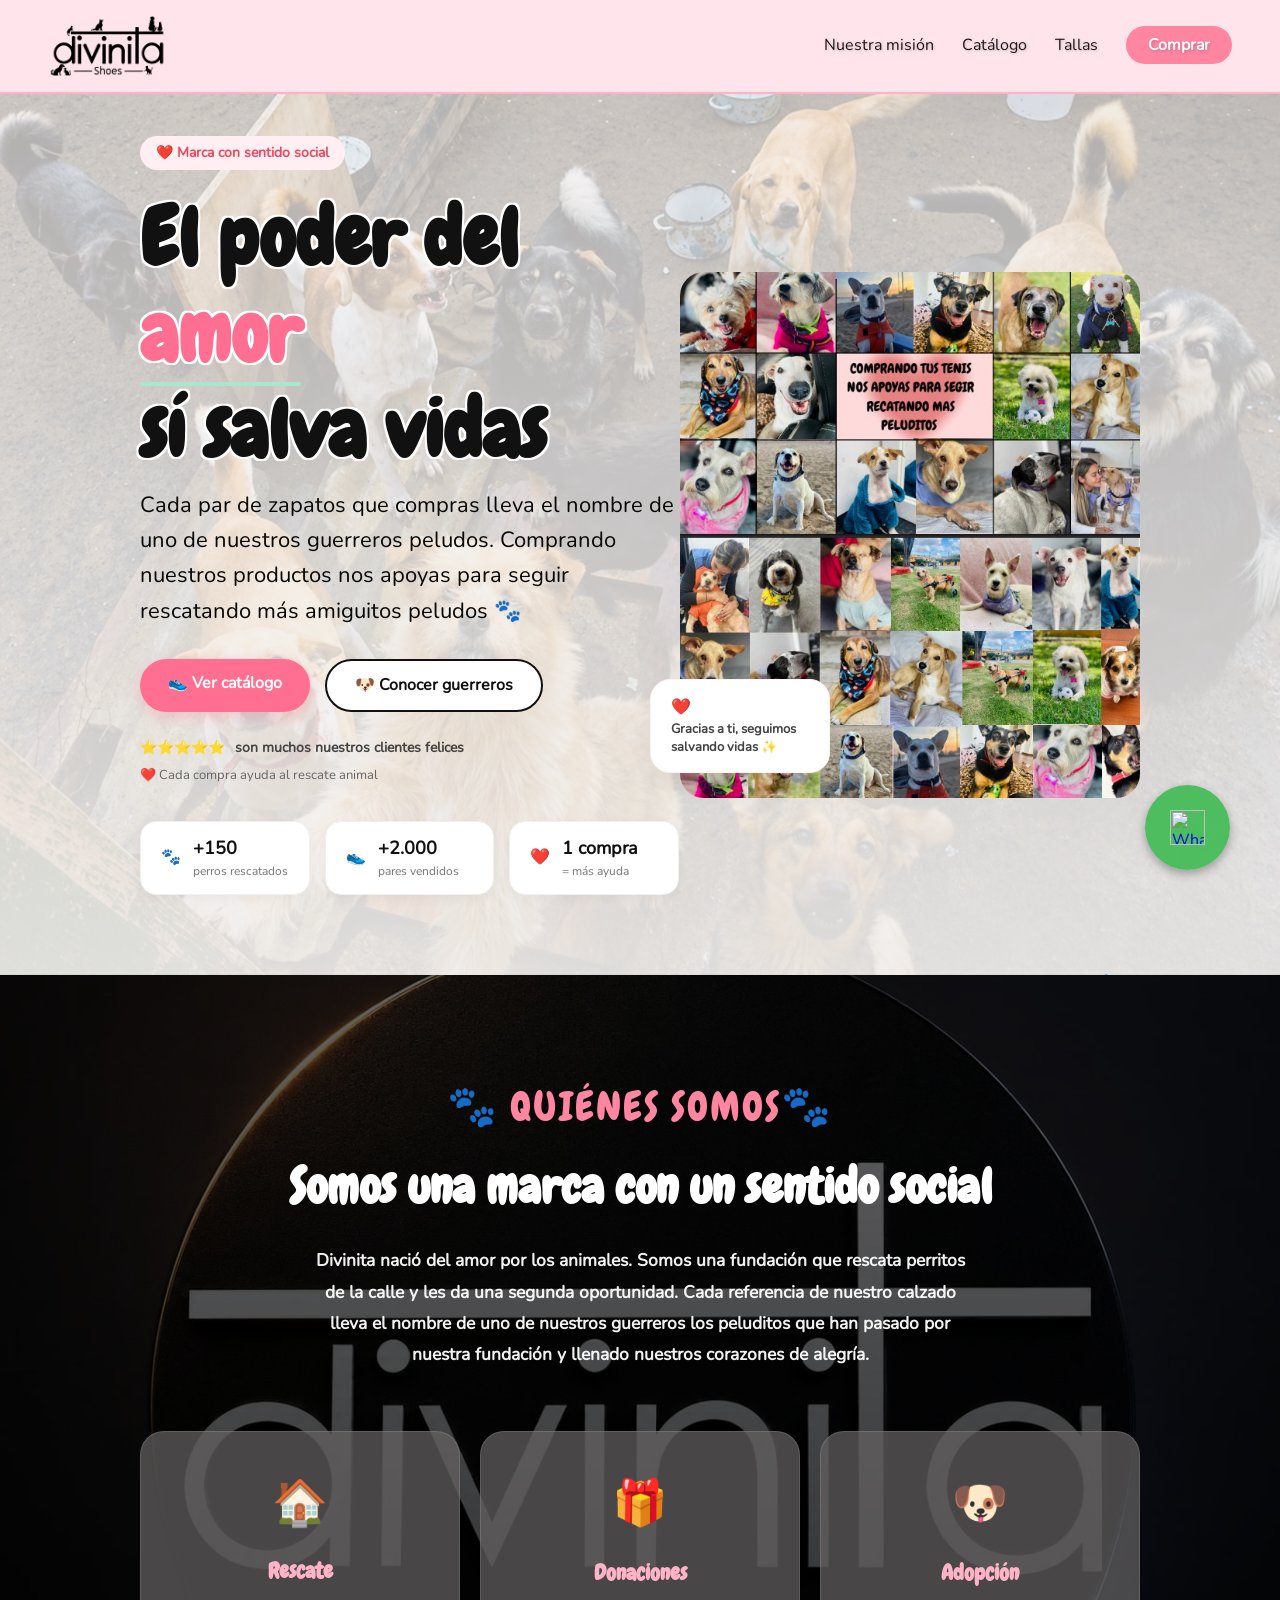
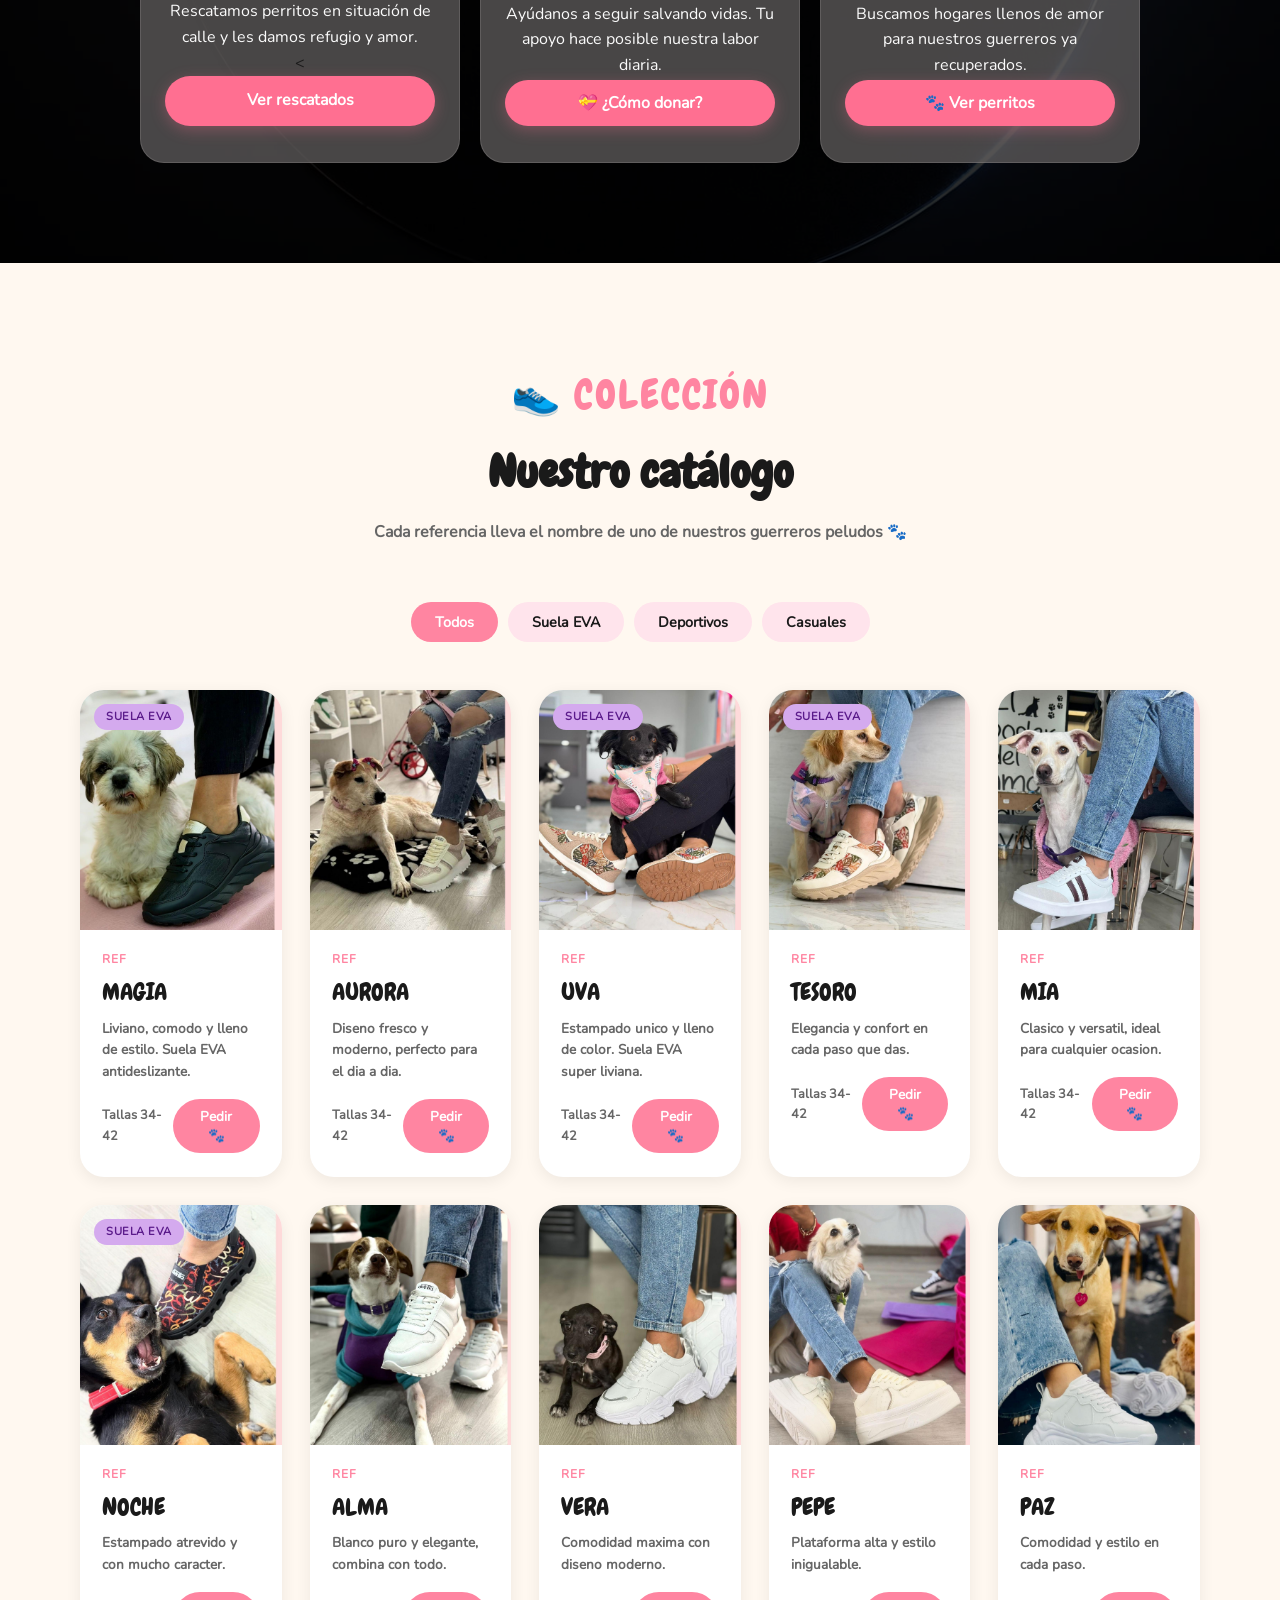
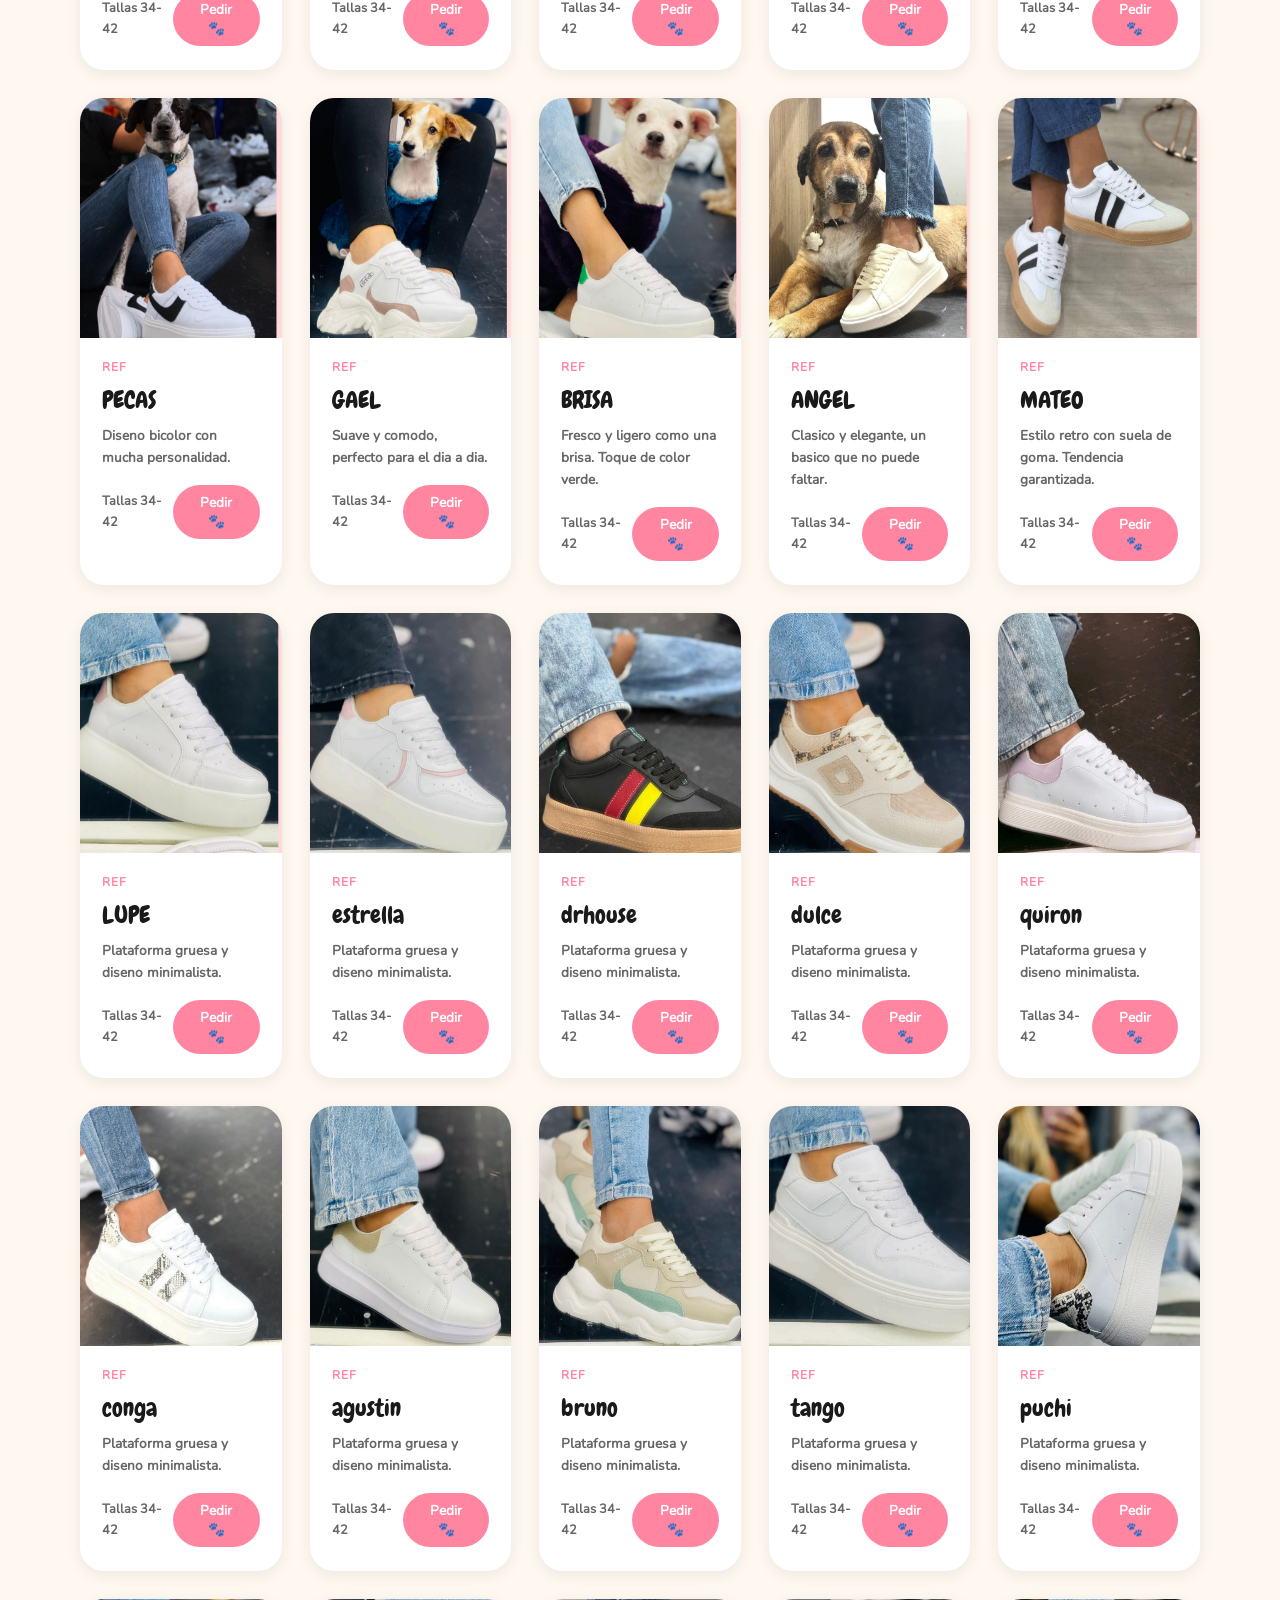
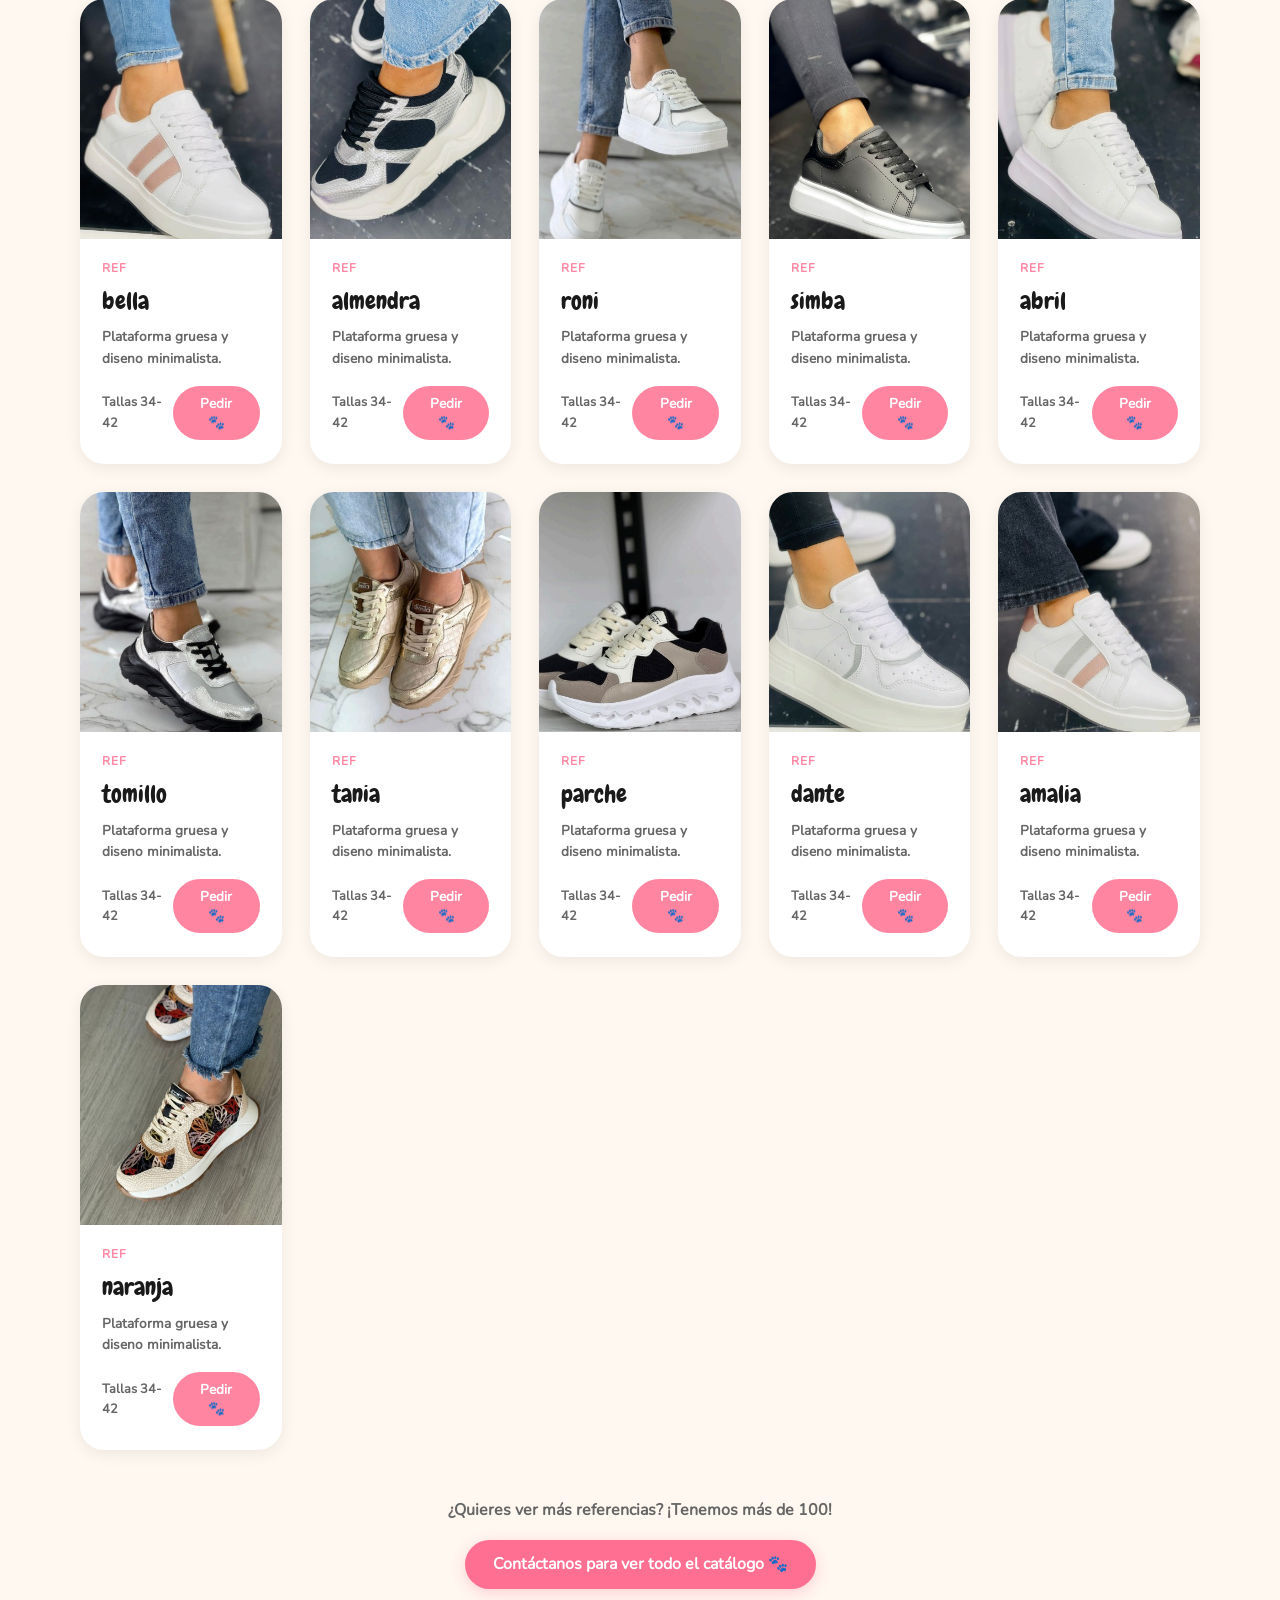
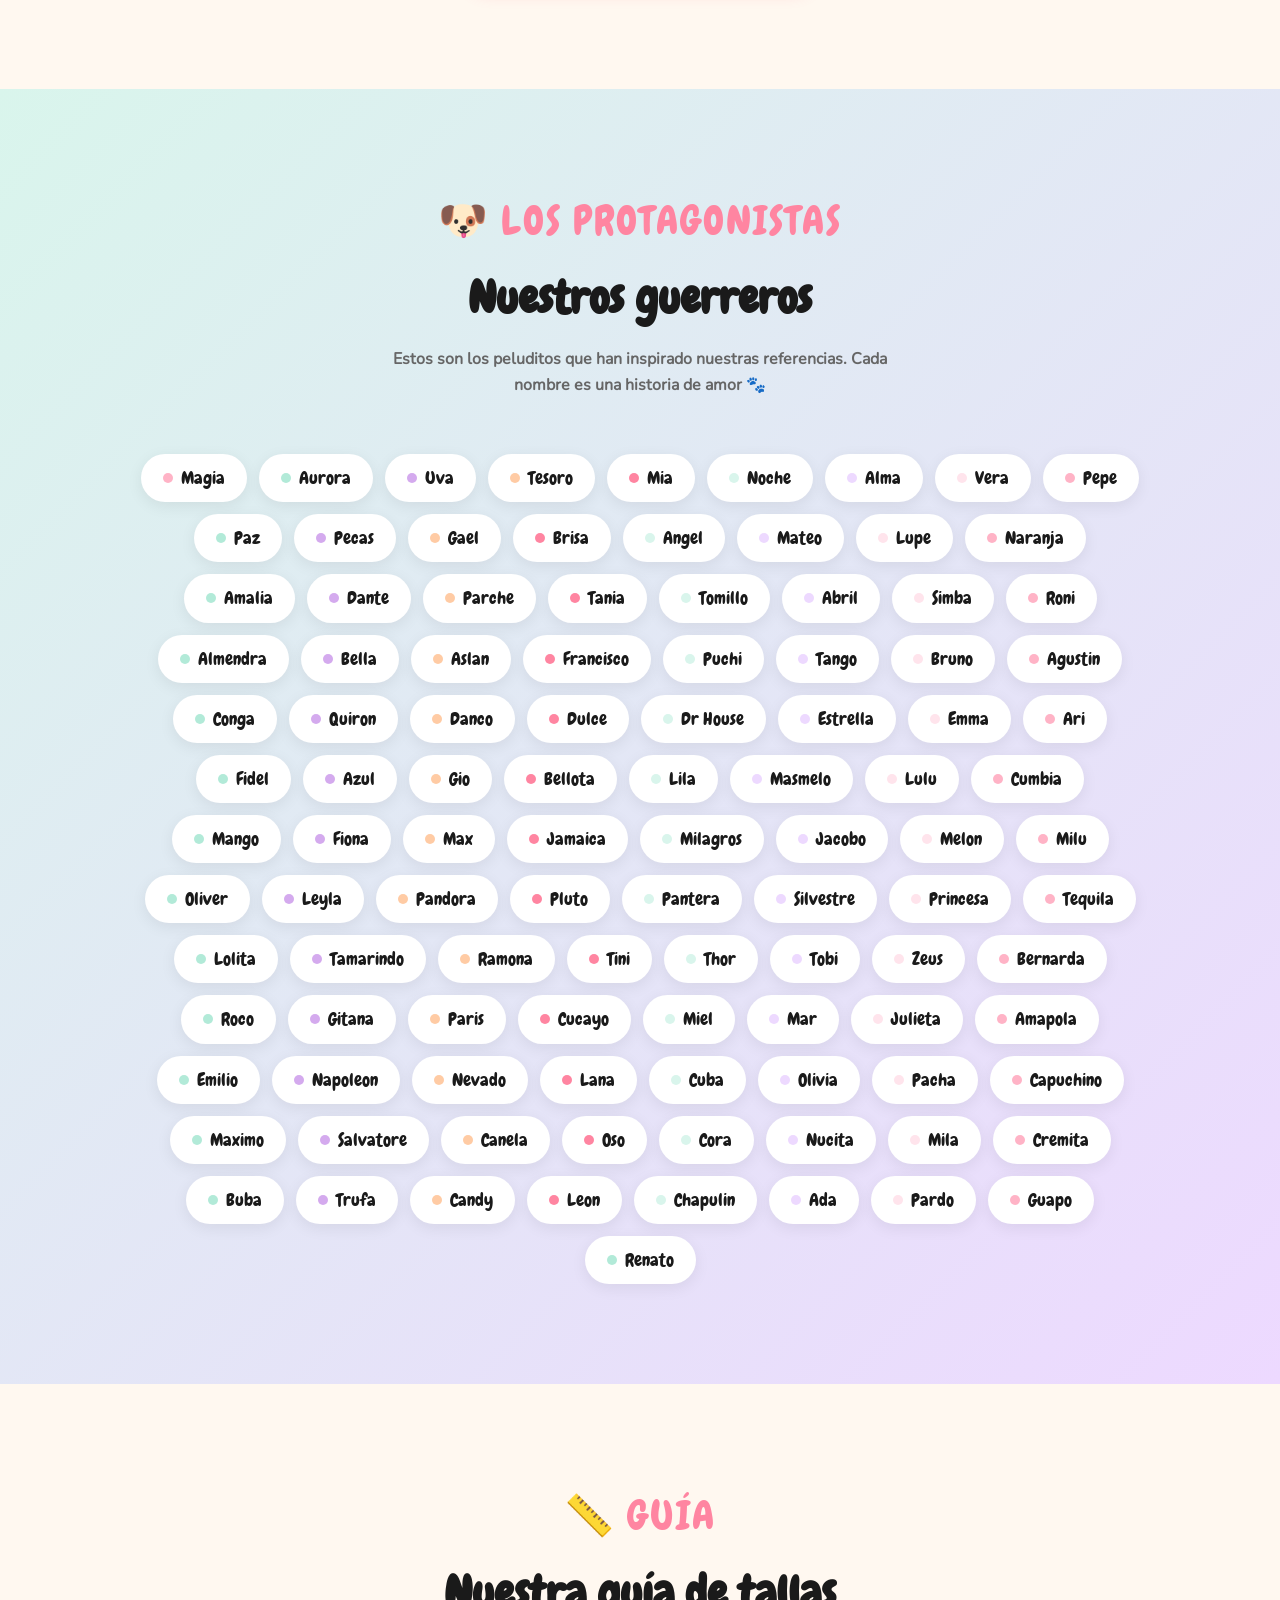
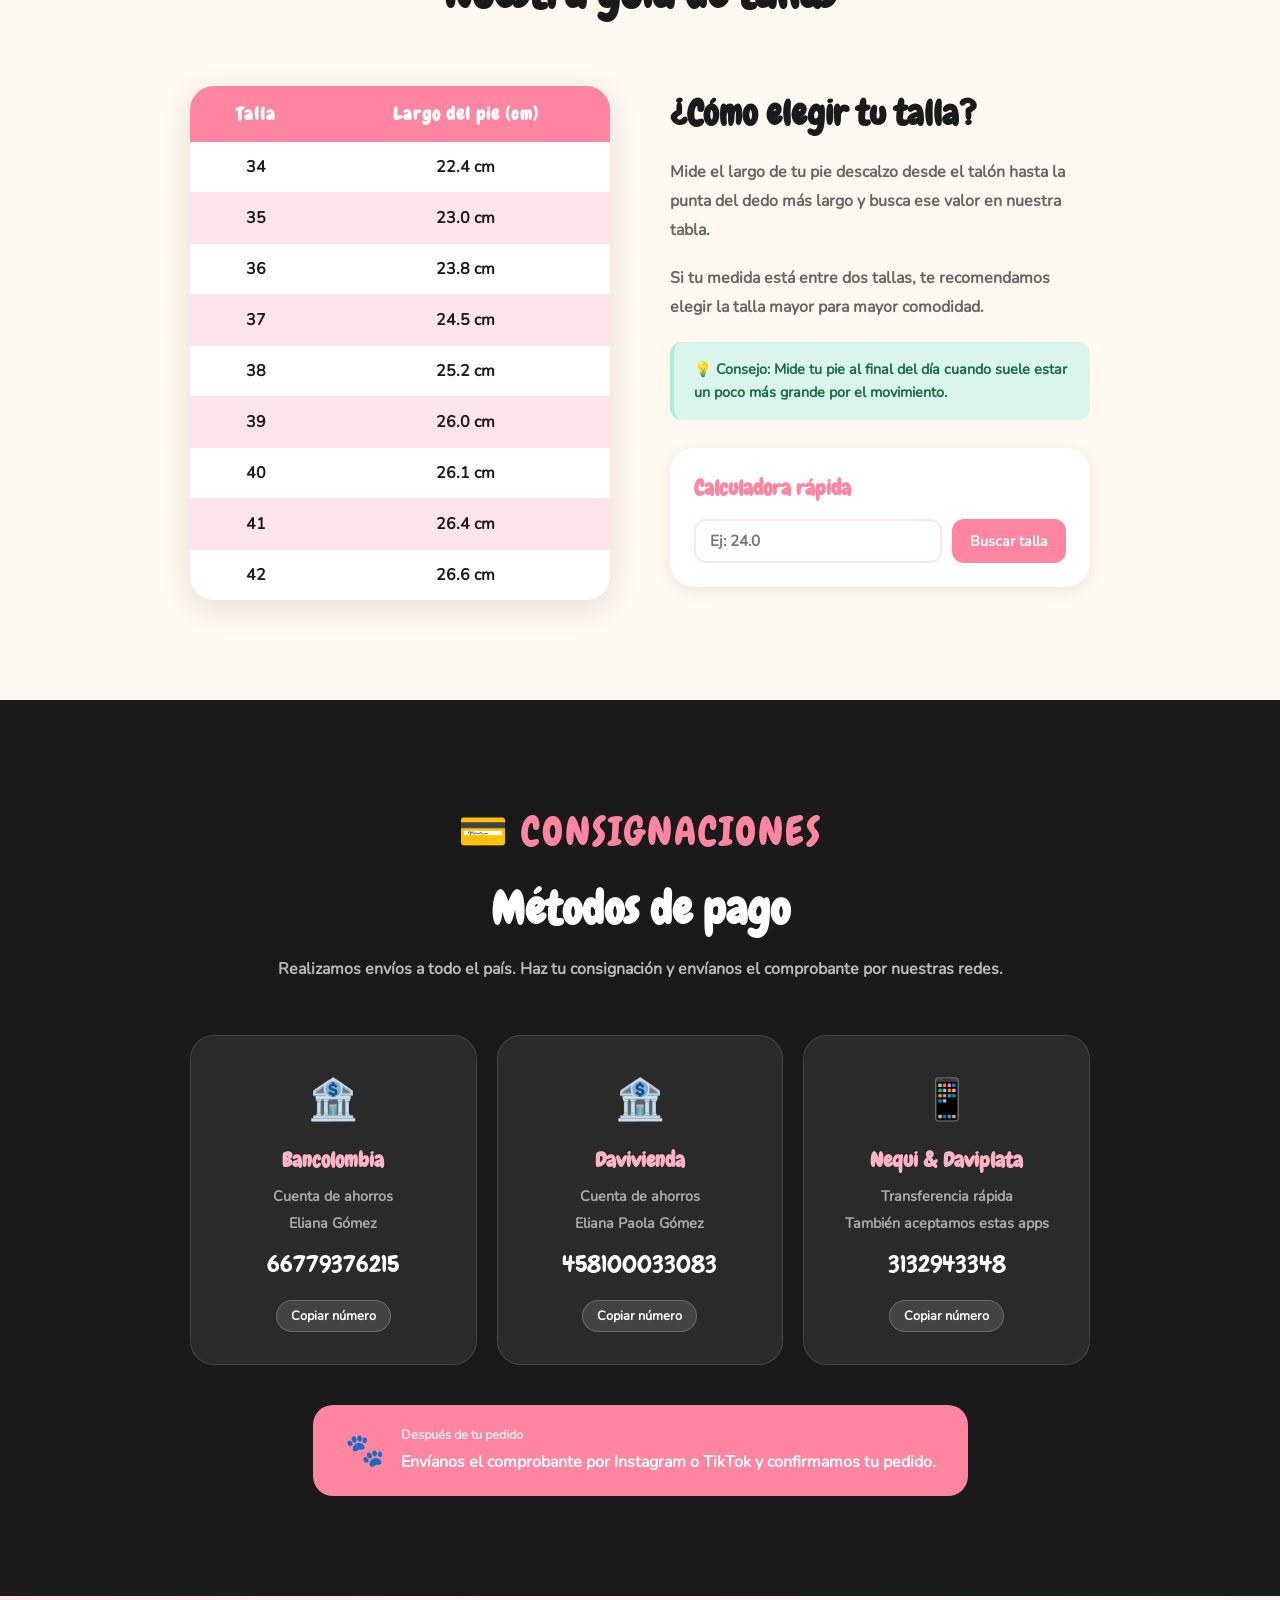
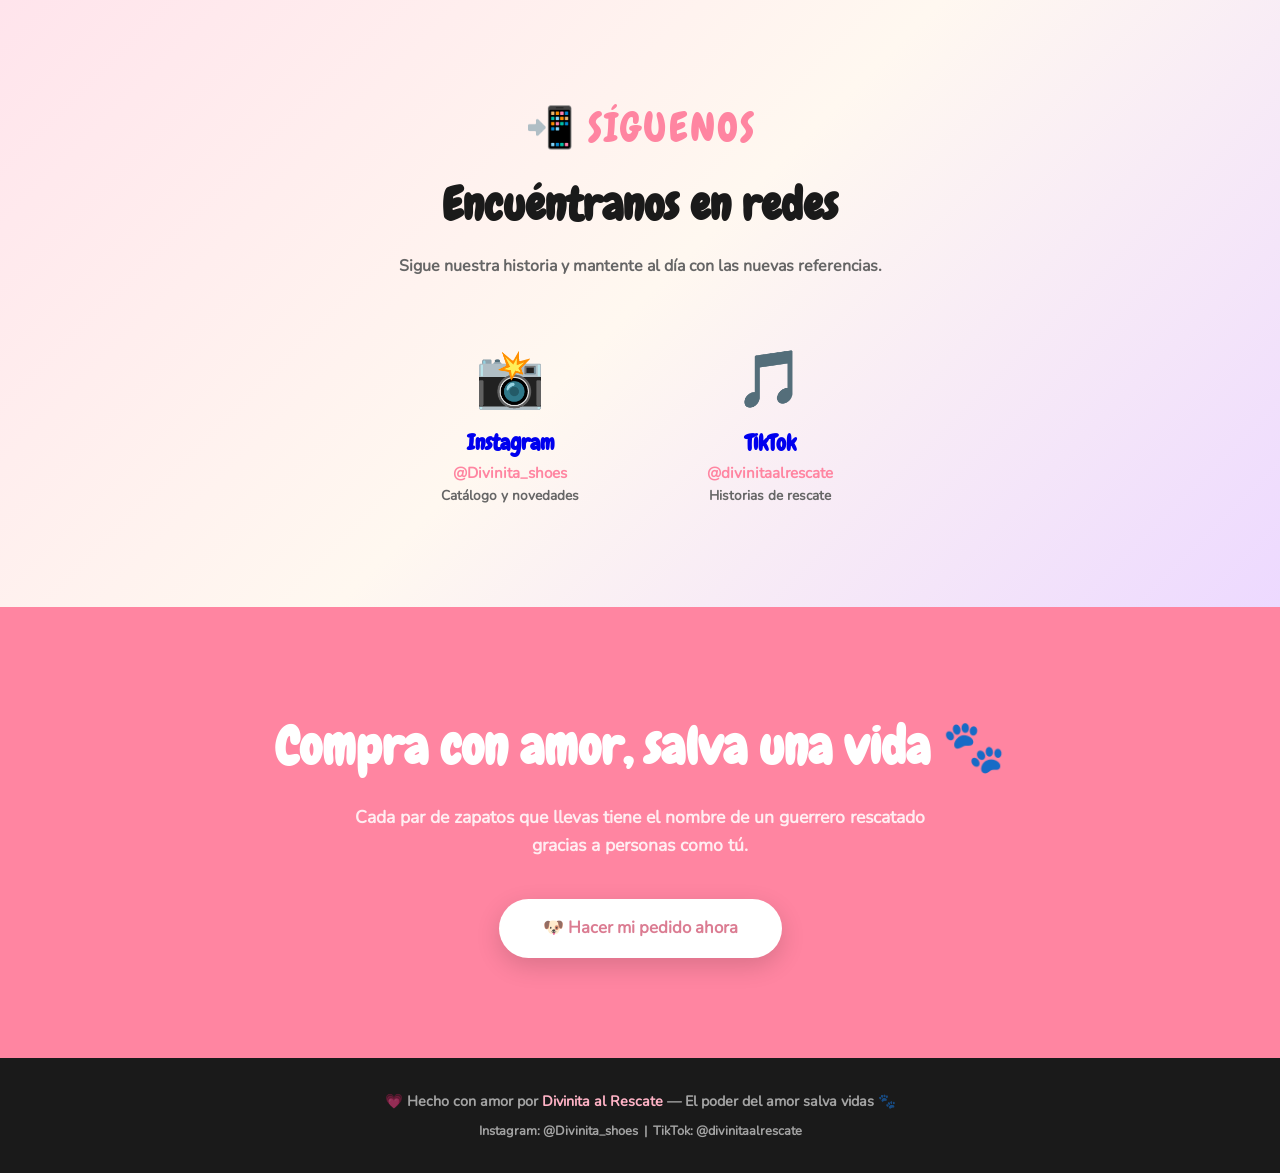
==== commit 0747dc94: "Cambio grid catálogo a 5 columnas" ====
--- a/index.html
+++ b/index.html
@@ -1,517 +1,517 @@
-<!DOCTYPE <button>tml>
-<html lang="es">
-<head>
-  <meta charset="UTF-8" />
-  <meta name="viewport" content="width=device-width, initial-scale=1.0" />
-  <title>Divinita — El poder del amor salva vidas</title>
-  <link rel="stylesheet" href="css/estyles.css" />
-</head>
-<body>
- 
-  <!-- ── NAV ── -->
-  <nav id="navbar">
-    <div class="nav-logo">
-       <img src="img/logo2.png" alt="Logo Divinita" class="logo-img">
-    </div>
-    <button class="hamburger" id="hamburger">
-      <span></span>
-      <span></span>
-      <span></span>
-    </button>
-    <ul class="nav-links" id="nav-links">
-      <li><a href="#mision">Nuestra misión</a></li>
-      <li><a href="#catalogo">Catálogo</a></li>
-      <li><a href="#tallas">Tallas</a></li>
-      <li><a href="#pago" class="nav-cta">Comprar</a></li>
-    </ul>
-  </nav>
- 
-  <!-- ── HERO (DISEÑO NUEVO Y MODERNO) ── -->
-  <section class="hero-section">
-
-    <div class="paw-container">
-        <span class="floating-paw paw-1">&#128062;</span>
-        <span class="floating-paw paw-2">&#128062;</span>
-        <span class="floating-paw paw-3">&#128062;</span>
-        <span class="floating-paw paw-4">&#128062;</span>
-    </div>
-
-    <div class="hero-content">
-        <span class="badge-social">❤️ Marca con sentido social</span>
-        
-        <h1 class="hero-title">
-            El poder del <span class="highlight-love">amor</span> <br>
-            sí salva vidas
-        </h1>
-        
-        <p class="hero-description">
-            Cada par de zapatos que compras lleva el nombre de uno de nuestros guerreros peludos. 
-            Comprando nuestros productos nos apoyas para seguir rescatando más amiguitos peludos 🐾
-        </p>
-      
-      <div class="hero-buttons">
-        <a href="#catalogo" class="btn-primary">👟 Ver catálogo</a>
-        <a href="#guerreros" class="btn-secondary">🐶 Conocer guerreros</a>
-      </div>
-      
-      <div class="hero-rating">
-        <div class="stars">⭐⭐⭐⭐⭐</div>
-        <p>son muchos nuestros clientes felices</p>
-      </div>
-      <p class="sub-caption">❤️ Cada compra ayuda al rescate animal</p>
-      
-      <div class="hero-stats">
-        <div class="stat-card">
-          <span class="stat-icon">🐾</span>
-          <div>
-            <h3>+150</h3>
-            <p>perros rescatados</p>
-          </div>
-        </div>
-        <div class="stat-card">
-          <span class="stat-icon">👟</span>
-          <div>
-            <h3>+2.000</h3>
-            <p>pares vendidos</p>
-          </div>
-        </div>
-        <div class="stat-card">
-          <span class="stat-icon">❤️</span>
-          <div>
-            <h3>1 compra</h3>
-            <p>= más ayuda</p>
-          </div>
-        </div>
-      </div>
-    </div>
-
-    <!-- 👉 CONTENEDOR DERECHO: IMAGEN Y TARJETA FLOTANTE -->
-<div class="hero-image-container">
-    <!-- La foto principal -->
-    <img src="img/fondo_perritos2.jpg" alt="Rescate Divinita" class="main-hero-image">
-    
-    <!-- La tarjetita blanca pequeña -->
-    <div class="floating-card">
-        <span>❤️</span>
-        <p>Gracias a ti, seguimos salvando vidas ✨</p>
-    </div>
-</div>
-
-  </section>
- 
-  <!-- ── MISION ── -->
-  <section id="mision">
-    <div class="mision-inner">
-      <div class="section-tag">🐾 Quiénes somos🐾</div>
-      <h2>Somos una marca con un sentido social</h2>
-      <p class="mision-text">
-        Divinita nació del amor por los animales. Somos una fundación que rescata perritos
-        de la calle y les da una segunda oportunidad. Cada referencia de nuestro calzado
-        lleva el nombre de uno de nuestros guerreros los peluditos que han pasado por
-        nuestra fundación y llenado nuestros corazones de alegría.
-      </p>
-      
-      <div class="pillars">
-        
-        <!-- 1. TARJETA RESCATE -->
-        <div class="pillar">
-    <span class="pillar-icon">🏠</span>
-    <h3>Rescate</h3>
-    <p>Rescatamos perritos en situación de calle y les damos refugio y amor.</p>
-    
-    <<a href="javascript:void(0)" onclick="toggleRescatados()" class="btn-primary">Ver rescatados</a>
-
-    <div id="lista-rescatados" style="display: none;">
-        <div class="dog-grid">
-            <div class="dog-item">
-                <img src="img/francisco.jpg" alt="Francisco">
-                <p>Fransisco</p>
-            </div>
-            <div class="dog-item">
-                <img src="img/luna.jpg" alt="Luna">
-                <p>Luna</p>
-            </div>
-            <div class="dog-item">
-                <img src="img/tamarindo.jpg" alt="tamarindo">
-                <p>tamarindo</p>
-            </div>
-            <div class="dog-item">
-        <img src="img/gabriel.jpg" alt="gabriel">
-        <p>gabriel</p>
-    </div> <div class="dog-item">
-        <img src="img/aslan.jpg" alt="Aslan">
-        <p>aslan</p>
-        </div> <div class="dog-item">
-        <img src="img/alma.jpg" alt="alma">
-        <p>alma</p>
-        </div> <div class="dog-item">
-        <img src="img/orejitas.jpg" alt="orejitas">
-        <p>orejitas</p>
-        </div> <div class="dog-item">
-        <img src="img/chapulin.jpg" alt="chapulin">
-        <p>chapulin</p>
-        </div> <div class="dog-item">
-        <img src="img/pepita.jpg" alt="pepita">
-        <p>pepita</p>
-        </div> <div class="dog-item">
-        <img src="img/capitan.jpg" alt="capitan">
-        <p>capitan</p>
-        </div> <div class="dog-item">
-        <img src="img/patacon.jpg" alt="patacon">
-        <p>/patacon</p>
-        </div> <div class="dog-item">
-        <img src="img/uvita.jpg"alt="uvita">
-        <p>/uvita</p>
-          </div> <div class="dog-item">
-        <img src="img/amalia.jpg"alt="amalia">
-        <p>/amalia</p>
-          </div> <div class="dog-item">
-        <img src="img/emilio.jpg"alt="emilio">
-        <p>/emilio</p>
-          </div> <div class="dog-item">
-        <img src="img/teod.jpg"alt="teod">
-        <p>/teod</p>
-           </div> <div class="dog-item">
-        <img src="img/mia.jpg"alt="mia">
-        <p>/mia</p>
-           </div> <div class="dog-item">
-        <img src="img/zeus.jpg"alt="zeus">
-        <p>/zeus</p>
-           </div> <div class="dog-item">
-        <img src="img/maximo.jpg"alt="maximo">
-        <p>/maximo</p>
-           </div> <div class="dog-item">
-        <img src="img/zeus2.jpg"alt="zeus2">
-        <p>/zeus2</p>
-           </div> <div class="dog-item">
-        <img src="img/jamaica.jpg"alt="teo">
-        <p>/jamaica</p>
-           </div> <div class="dog-item">
-        <img src="img/mateo.jpg"alt="teo">
-        <p>/mateo</p>
-           </div> <div class="dog-item">
-        <img src="img/lolita.jpg"alt="teo">
-        <p>/lolita</p>
-        </div> <div class="dog-item">
-        <img src="img/turquesa.jpg"alt="turquesa">
-        <p>/turquesa</p>
-        </div> <div class="dog-item">
-        <img src="img/victoria.jpg"alt="victoria">
-        <p>/victoria</p>
-        </div> <div class="dog-item">
-        <img src="img/brisa.jpg"alt="brisa">
-        <p>/brisa</p>
-        </div> <div class="dog-item">
-        <img src="img/agustin.jpg"alt="agustin">
-        <p>/agustin</p>
-        </div> <div class="dog-item">
-        <img src="img/lupe.jpg"alt="lupe">
-        <p>/lupe</p>
-        </div> <div class="dog-item">
-        <img src="img/ari.jpg"alt="ari">
-        <p>/ari</p>
-        </div> <div class="dog-item">
-        <img src="img/dante.jpg"alt="dante">
-        <p>/dante</p>
-        </div> <div class="dog-item">
-        <img src="img/polo.jpg"alt="polo">
-        <p>/polo</p>
-          
-      </div> </div> </div> </div>
-
-        <!-- 2. TARJETA DONACIONES -->
-        <div class="pillar">
-          <span class="pillar-icon">🎁</span>
-          <h3>Donaciones</h3>
-          <p>Ayúdanos a seguir salvando vidas. Tu apoyo hace posible nuestra labor diaria.</p>
-          
-          <!-- Botón Principal Donaciones -->
-          <button type="button" class="btn-primary" id="btn-ver-donaciones">
-              💝 ¿Cómo donar?
-          </button>
-
-          <!-- Menú Nivel 1 -->
-          <div id="lista-donaciones-desplegable" class="hidden" style="margin-top: 15px; width: 100%;">
-              <div style="display: flex; flex-direction: column; gap: 10px;">
-                  
-                  <!-- SUB-BOTÓN 1: ECONÓMICAS -->
-                  <button type="button" id="sub-btn-economicas" style="background: rgba(231, 227, 227, 0.937); color: white; border: 1px solid rgba(255,255,255,0.2); padding: 10px; border-radius: 8px; cursor: pointer; font-weight: bold; width: 100%; text-align: left;">
-                      💵 Donaciones económicas
-                  </button>
-                  <!-- Detalle Económicas -->
-                  <div id="detalle-economicas" class="hidden" style="background: rgba(231, 229, 229, 0.893); padding: 12px; border-radius: 8px; text-align: left; font-size: 0.85rem; border-left: 3px solid var(--mint);">
-                      • <strong>Nequi:</strong>3132943348<br>
-                      • <strong>Daviplata:</strong>3132943348<br>
-                      • <strong>Bancolombia:</strong> Ahorros N° 123-456789-01
-                  </div>
-
-                  <!-- SUB-BOTÓN 2: ESPECIE -->
-                  <button type="button" id="sub-btn-especie" style="background: rgba(232, 228, 228, 0.905); color: white; border: 1px solid rgba(236, 230, 230, 0.949); padding: 10px; border-radius: 8px; cursor: pointer; font-weight: bold; width: 100%; text-align: left;">
-                      🐾 Donaciones en especie
-                  </button>
-                  <!-- Detalle Especie -->
-                  <div id="detalle-especie" class="hidden" style="background: rgba(236, 232, 232, 0.911); padding: 12px; border-radius: 8px; text-align: left; font-size: 0.85rem; border-left: 3px solid var(--lilac);">
-                      • Alimento (bultos de purina)<br>
-                      • Cobijas y camas<br>
-                      • Medicamentos y aseo<br>
-                      • Platitos e implementos
-                  </div>
-              </div>
-          </div>
-        </div>
-
-        <!-- 3. TARJETA ADOPCIÓN -->
-        <div class="pillar">
-          <span class="pillar-icon">🐶</span>
-          <h3>Adopción</h3>
-          <p>Buscamos hogares llenos de amor para nuestros guerreros ya recuperados.</p>
-          
-          <!-- Botón Principal Adopción -->
-          <button type="button" class="btn-primary" id="btn-ver-adopcion">
-              🐾 Ver perritos
-          </button>
-
-          <!-- Lista Desplegable de Perritos -->
-          <div id="lista-adopcion-desplegable" class="hidden" style="margin-top: 15px;">
-            <div class="warriors-grid" style="margin-top: 20px; gap: 15px; display: flex; flex-wrap: wrap; justify-content: center;">
-                
-                <div class="perrito-adopcion-card" style="background: rgba(255,255,255,0.05); border: 1px solid rgba(255,255,255,0.1); border-radius: 12px; padding: 12px; text-align: center; width: 130px; box-shadow: 0 4px 10px rgba(0,0,0,0.3);">
-                    <img src="img/joaquin.jpg" alt="Foto de joaquin" style="width: 90px; height: 90px; border-radius: 50%; object-fit: cover; border: 2px solid var(--gold); margin-bottom: 8px;">
-                    <div style="font-weight: bold; font-size: 0.95rem; color: #ffffff !important; background: rgba(0,0,0,0.4); padding: 4px 8px; border-radius: 6px; display: inline-block; width: 90%;">joaquin 🐕</div>
-                </div>
-
-                <div class="perrito-adopcion-card" style="background: rgba(255,255,255,0.05); border: 1px solid rgba(255,255,255,0.1); border-radius: 12px; padding: 12px; text-align: center; width: 130px; box-shadow: 0 4px 10px rgba(0,0,0,0.3);">
-                    <img src="img/peccas.jpg" alt="Foto de peccas" style="width: 90px; height: 90px; border-radius: 50%; object-fit: cover; border: 2px solid var(--pink-deep); margin-bottom: 8px;">
-                    <div style="font-weight: bold; font-size: 0.95rem; color: #ffffff !important; background: rgba(0,0,0,0.4); padding: 4px 8px; border-radius: 6px; display: inline-block; width: 90%;">peccas 🐶</div>
-                </div>
-            </div>
-          </div>
-        </div>
-
-      </div> 
-    </div>
-  </section>
- 
-  <!-- ── CATALOGO ── -->
-  <section id="catalogo">
-    <div class="section-header">
-      <div class="section-tag">👟 Colección</div>
-      <h2>Nuestro catálogo</h2>
-      <p>Cada referencia lleva el nombre de uno de nuestros guerreros peludos 🐾</p>
-    </div>
-    <div class="filter-tabs" id="filter-tabs">
-      <button class="tab active" data-filter="all">Todos</button>
-      <button class="tab" data-filter="eva">Suela EVA</button>
-      <button class="tab" data-filter="deportivo">Deportivos</button>
-      <button class="tab" data-filter="casual">Casuales</button>
-    </div>
-    <div class="products-grid" id="products-grid">
-      <!-- Generado por JS -->
-    </div>
-    <div class="catalogo-footer">
-      <p>¿Quieres ver más referencias? ¡Tenemos más de 100!</p>
-      <a href="#pago" class="btn-primary">Contáctanos para ver todo el catálogo 🐾</a>
-    </div>
-  </section>
- 
-  <!-- ── GUERREROS ── -->
-  <section id="guerreros">
-    <div class="section-header">
-      <div class="section-tag">🐶 Los protagonistas</div>
-      <h2>Nuestros guerreros</h2>
-      <p>Estos son los peluditos que han inspirado nuestras referencias. Cada nombre es una historia de amor 🐾</p>
-    </div>
-    <div class="warriors-grid" id="warriors-grid">
-      <!-- Generado por JS -->
-    </div>
-  </section>
- 
-  <!-- ── TALLAS ── -->
-  <section id="tallas">
-    <div class="section-header">
-      <div class="section-tag">📏 Guía</div>
-      <h2>Nuestra guía de tallas</h2>
-    </div>
-    <div class="tallas-inner">
-      <div class="tallas-table">
-        <table>
-          <thead>
-            <tr>
-              <th>Talla</th>
-              <th>Largo del pie (cm)</th>
-            </tr>
-          </thead>
-          <tbody>
-            <tr><td>34</td><td>22.4 cm</td></tr>
-            <tr><td>35</td><td>23.0 cm</td></tr>
-            <tr><td>36</td><td>23.8 cm</td></tr>
-            <tr><td>37</td><td>24.5 cm</td></tr>
-            <tr><td>38</td><td>25.2 cm</td></tr>
-            <tr><td>39</td><td>26.0 cm</td></tr>
-            <tr><td>40</td><td>26.1 cm</td></tr>
-            <tr><td>41</td><td>26.4 cm</td></tr>
-            <tr><td>42</td><td>26.6 cm</td></tr>
-          </tbody>
-        </table>
-      </div>
-      <div class="tallas-info">
-        <h2>¿Cómo elegir tu talla?</h2>
-        <p>Mide el largo de tu pie descalzo desde el talón hasta la punta del dedo más largo y busca ese valor en nuestra tabla.</p>
-        <p>Si tu medida está entre dos tallas, te recomendamos elegir la talla mayor para mayor comodidad.</p>
-        <div class="tallas-tip">
-          💡 <strong>Consejo:</strong> Mide tu pie al final del día cuando suele estar un poco más grande por el movimiento.
-        </div>
-        <div class="talla-calc">
-          <h3>Calculadora rápida</h3>
-          <div class="calc-row">
-            <input type="number" id="cm-input" placeholder="Ej: 24.0" step="0.1" min="20" max="30" />
-            <button id="calc-btn">Buscar talla</button>
-          </div>
-          <div id="calc-result" class="calc-result hidden"></div>
-        </div>
-      </div>
-    </div>
-  </section>
- 
-  <!-- ── PAGO ── -->
-  <section id="pago">
-    <div class="pago-inner">
-      <div class="section-tag">💳 Consignaciones</div>
-      <h2>Métodos de pago</h2>
-      <p>Realizamos envíos a todo el país. Haz tu consignación y envíanos el comprobante por nuestras redes.</p>
-      <div class="payment-cards">
-        <div class="payment-card">
-          <span class="icon">🏦</span>
-          <h3>Bancolombia</h3>
-          <p>Cuenta de ahorros</p>
-          <p>Eliana Gómez</p>
-          <div class="number">66779376215</div>
-          <button class="copy-btn" data-copy="66779376215">Copiar número</button>
-        </div>
-        <div class="payment-card">
-          <span class="icon">🏦</span>
-          <h3>Davivienda</h3>
-          <p>Cuenta de ahorros</p>
-          <p>Eliana Paola Gómez</p>
-          <div class="number">458100033083</div>
-          <button class="copy-btn" data-copy="458100033083">Copiar número</button>
-        </div>
-        <div class="payment-card">
-          <span class="icon">📱</span>
-          <h3>Nequi &amp; Daviplata</h3>
-          <p>Transferencia rápida</p>
-          <p>También aceptamos estas apps</p>
-          <div class="number">3132943348</div>
-          <button class="copy-btn" data-copy="3132943348">Copiar número</button>
-        </div>
-      </div>
-      <div class="nequi-note">
-        <span>🐾</span>
-        <div>
-          <div class="nequi-sub">Después de tu pedido</div>
-          Envíanos el comprobante por Instagram o TikTok y confirmamos tu pedido.
-        </div>
-      </div>
-    </div>
-  </section>
- 
-  <!-- ── REDES ── -->
-  <section id="redes">
-    <div class="section-header">
-      <div class="section-tag">📲 Síguenos</div>
-      <h2>Encuéntranos en redes</h2>
-      <p>Sigue nuestra historia y mantente al día con las nuevas referencias.</p>
-    </div>
-    <div class="redes-cards">
-      <a href="https://instagram.com/Divinita_shoes" target="_blank" class="red-card">
-        <div class="red-icon">📸</div>
-        <h3>Instagram</h3>
-        <p>@Divinita_shoes</p>
-        <span class="red-sub">Catálogo y novedades</span>
-      </a>
-      <a href="https://tiktok.com/@divinitaalrescate" target="_blank" class="red-card">
-        <div class="red-icon">🎵</div>
-        <h3>TikTok</h3>
-        <p>@divinitaalrescate</p>
-        <span class="red-sub">Historias de rescate</span>
-      </a>
-    </div>
-  </section>
- 
-  <!-- ── CTA ── -->
-  <section id="cta">
-    <h2>Compra con amor, salva una vida 🐾</h2>
-    <p>Cada par de zapatos que llevas tiene el nombre de un guerrero rescatado gracias a personas como tú.</p>
-    <a href="https://wa.me/573132943348?text=Hola!%20Quiero%20hacer%20un%20pedido" class="btn" target="_blank">
-    🐶 Hacer mi pedido ahora
-    </a>
-  </section>
- 
-  <!-- ── FOOTER ── -->
-  <footer>
-    <p>💗 Hecho con amor por <strong>Divinita al Rescate</strong> — El poder del amor salva vidas 🐾</p>
-    <p class="footer-sub">Instagram: @Divinita_shoes &nbsp;|&nbsp; TikTok: @divinitaalrescate</p>
-  </footer>
- 
-  <!-- Toast -->
-  <div id="toast" class="toast"></div>
- 
-  <script src="js/app.js"></script>
-  <script>
-document.addEventListener("DOMContentLoaded", function() {
-    
-    // === 1. CONTROL BOTÓN PRINCIPAL ADOPCIÓN ===
-    const btnVerAdopcion = document.getElementById("btn-ver-adopcion");
-    const listaAdopcion = document.getElementById("lista-adopcion-desplegable");
-
-    if (btnVerAdopcion && listaAdopcion) {
-        btnVerAdopcion.addEventListener("click", function() {
-            listaAdopcion.classList.toggle("hidden");
-            if (listaAdopcion.classList.contains("hidden")) {
-                btnVerAdopcion.innerHTML = "🐾 Ver perritos";
-            } else {
-                btnVerAdopcion.innerHTML = "✨ Ocultar lista";
-            }
-        });
-    }
-
-    // === 2. CONTROL BOTÓN PRINCIPAL DONACIONES ===
-    const btnVerDonaciones = document.getElementById("btn-ver-donaciones");
-    const listaDonaciones = document.getElementById("lista-donaciones-desplegable");
-
-    if (btnVerDonaciones && listaDonaciones) {
-        btnVerDonaciones.addEventListener("click", function() {
-            listaDonaciones.classList.toggle("hidden");
-            if (listaDonaciones.classList.contains("hidden")) {
-                btnVerDonaciones.innerHTML = "💝 ¿Cómo donar?";
-            } else {
-                btnVerDonaciones.innerHTML = "✨ Ocultar opciones";
-            }
-        });
-    }
-
-    // === 3. SUB-DESPLIEGUES INTERNOS DE DONACIONES ===
-    const subBtnEconomicas = document.getElementById("sub-btn-economicas");
-    const detalleEconomicas = document.getElementById("detalle-economicas");
-    const subBtnEspecie = document.getElementById("sub-btn-especie");
-    const detalleEspecie = document.getElementById("detalle-especie");
-
-    if (subBtnEconomicas && detalleEconomicas) {
-        subBtnEconomicas.addEventListener("click", function() {
-            detalleEconomicas.classList.toggle("hidden");
-        });
-    }
-
-    if (subBtnEspecie && detalleEspecie) {
-        subBtnEspecie.addEventListener("click", function() {
-            detalleEspecie.classList.toggle("hidden");
-        });
-    }
-
-});
-</script>
-
-<a href="https://api.whatsapp.com/send?phone=573132943348&text=Hola! , quiero apoyar a los animalitos rescatados que inspiran cada uno de sus productos, comprando o donando. ¿Cómo puedo hacerlo?" class="whatsapp-btn" target="_blank">
-<img src="https://upload.wikimedia.org/wikipedia/commons/6/6b/WhatsApp.svg" alt="WhatsApp" width="65" height="65"></a>
-</body>
-</html>
+<!DOCTYPE <button>tml>
+<html lang="es">
+<head>
+  <meta charset="UTF-8" />
+  <meta name="viewport" content="width=device-width, initial-scale=1.0" />
+  <title>Divinita — El poder del amor salva vidas</title>
+  <link rel="stylesheet" href="css/estyles.css" />
+</head>
+<body>
+ 
+  <!-- ── NAV ── -->
+  <nav id="navbar">
+    <div class="nav-logo">
+       <img src="img/logo2.png" alt="Logo Divinita" class="logo-img">
+    </div>
+    <button class="hamburger" id="hamburger">
+      <span></span>
+      <span></span>
+      <span></span>
+    </button>
+    <ul class="nav-links" id="nav-links">
+      <li><a href="#mision">Nuestra misión</a></li>
+      <li><a href="#catalogo">Catálogo</a></li>
+      <li><a href="#tallas">Tallas</a></li>
+      <li><a href="#pago" class="nav-cta">Comprar</a></li>
+    </ul>
+  </nav>
+ 
+  <!-- ── HERO (DISEÑO NUEVO Y MODERNO) ── -->
+  <section class="hero-section">
+
+    <div class="paw-container">
+        <span class="floating-paw paw-1">&#128062;</span>
+        <span class="floating-paw paw-2">&#128062;</span>
+        <span class="floating-paw paw-3">&#128062;</span>
+        <span class="floating-paw paw-4">&#128062;</span>
+    </div>
+
+    <div class="hero-content">
+        <span class="badge-social">❤️ Marca con sentido social</span>
+        
+        <h1 class="hero-title">
+            El poder del <span class="highlight-love">amor</span> <br>
+            sí salva vidas
+        </h1>
+        
+        <p class="hero-description">
+            Cada par de zapatos que compras lleva el nombre de uno de nuestros guerreros peludos. 
+            Comprando nuestros productos nos apoyas para seguir rescatando más amiguitos peludos 🐾
+        </p>
+      
+      <div class="hero-buttons">
+        <a href="#catalogo" class="btn-primary">👟 Ver catálogo</a>
+        <a href="#guerreros" class="btn-secondary">🐶 Conocer guerreros</a>
+      </div>
+      
+      <div class="hero-rating">
+        <div class="stars">⭐⭐⭐⭐⭐</div>
+        <p>son muchos nuestros clientes felices</p>
+      </div>
+      <p class="sub-caption">❤️ Cada compra ayuda al rescate animal</p>
+      
+      <div class="hero-stats">
+        <div class="stat-card">
+          <span class="stat-icon">🐾</span>
+          <div>
+            <h3>+150</h3>
+            <p>perros rescatados</p>
+          </div>
+        </div>
+        <div class="stat-card">
+          <span class="stat-icon">👟</span>
+          <div>
+            <h3>+2.000</h3>
+            <p>pares vendidos</p>
+          </div>
+        </div>
+        <div class="stat-card">
+          <span class="stat-icon">❤️</span>
+          <div>
+            <h3>1 compra</h3>
+            <p>= más ayuda</p>
+          </div>
+        </div>
+      </div>
+    </div>
+
+    <!-- 👉 CONTENEDOR DERECHO: IMAGEN Y TARJETA FLOTANTE -->
+<div class="hero-image-container">
+    <!-- La foto principal -->
+    <img src="img/fondo_perritos2.jpg" alt="Rescate Divinita" class="main-hero-image">
+    
+    <!-- La tarjetita blanca pequeña -->
+    <div class="floating-card">
+        <span>❤️</span>
+        <p>Gracias a ti, seguimos salvando vidas ✨</p>
+    </div>
+</div>
+
+  </section>
+ 
+  <!-- ── MISION ── -->
+  <section id="mision">
+    <div class="mision-inner">
+      <div class="section-tag">🐾 Quiénes somos🐾</div>
+      <h2>Somos una marca con un sentido social</h2>
+      <p class="mision-text">
+        Divinita nació del amor por los animales. Somos una fundación que rescata perritos
+        de la calle y les da una segunda oportunidad. Cada referencia de nuestro calzado
+        lleva el nombre de uno de nuestros guerreros los peluditos que han pasado por
+        nuestra fundación y llenado nuestros corazones de alegría.
+      </p>
+      
+      <div class="pillars">
+        
+        <!-- 1. TARJETA RESCATE -->
+        <div class="pillar">
+    <span class="pillar-icon">🏠</span>
+    <h3>Rescate</h3>
+    <p>Rescatamos perritos en situación de calle y les damos refugio y amor.</p>
+    
+    <<a href="javascript:void(0)" onclick="toggleRescatados()" class="btn-primary">Ver rescatados</a>
+
+    <div id="lista-rescatados" style="display: none;">
+        <div class="dog-grid">
+            <div class="dog-item">
+                <img src="img/francisco.jpg" alt="Francisco">
+                <p>Fransisco</p>
+            </div>
+            <div class="dog-item">
+                <img src="img/luna.jpg" alt="Luna">
+                <p>Luna</p>
+            </div>
+            <div class="dog-item">
+                <img src="img/tamarindo.jpg" alt="tamarindo">
+                <p>tamarindo</p>
+            </div>
+            <div class="dog-item">
+        <img src="img/gabriel.jpg" alt="gabriel">
+        <p>gabriel</p>
+    </div> <div class="dog-item">
+        <img src="img/aslan.jpg" alt="Aslan">
+        <p>aslan</p>
+        </div> <div class="dog-item">
+        <img src="img/alma.jpg" alt="alma">
+        <p>alma</p>
+        </div> <div class="dog-item">
+        <img src="img/orejitas.jpg" alt="orejitas">
+        <p>orejitas</p>
+        </div> <div class="dog-item">
+        <img src="img/chapulin.jpg" alt="chapulin">
+        <p>chapulin</p>
+        </div> <div class="dog-item">
+        <img src="img/pepita.jpg" alt="pepita">
+        <p>pepita</p>
+        </div> <div class="dog-item">
+        <img src="img/capitan.jpg" alt="capitan">
+        <p>capitan</p>
+        </div> <div class="dog-item">
+        <img src="img/patacon.jpg" alt="patacon">
+        <p>/patacon</p>
+        </div> <div class="dog-item">
+        <img src="img/uvita.jpg"alt="uvita">
+        <p>/uvita</p>
+          </div> <div class="dog-item">
+        <img src="img/amalia.jpg"alt="amalia">
+        <p>/amalia</p>
+          </div> <div class="dog-item">
+        <img src="img/emilio.jpg"alt="emilio">
+        <p>/emilio</p>
+          </div> <div class="dog-item">
+        <img src="img/teod.jpg"alt="teod">
+        <p>/teod</p>
+           </div> <div class="dog-item">
+        <img src="img/mia.jpg"alt="mia">
+        <p>/mia</p>
+           </div> <div class="dog-item">
+        <img src="img/zeus.jpg"alt="zeus">
+        <p>/zeus</p>
+           </div> <div class="dog-item">
+        <img src="img/maximo.jpg"alt="maximo">
+        <p>/maximo</p>
+           </div> <div class="dog-item">
+        <img src="img/zeus2.jpg"alt="zeus2">
+        <p>/zeus2</p>
+           </div> <div class="dog-item">
+        <img src="img/jamaica.jpg"alt="teo">
+        <p>/jamaica</p>
+           </div> <div class="dog-item">
+        <img src="img/mateo.jpg"alt="teo">
+        <p>/mateo</p>
+           </div> <div class="dog-item">
+        <img src="img/lolita.jpg"alt="teo">
+        <p>/lolita</p>
+        </div> <div class="dog-item">
+        <img src="img/turquesa.jpg"alt="turquesa">
+        <p>/turquesa</p>
+        </div> <div class="dog-item">
+        <img src="img/victoria.jpg"alt="victoria">
+        <p>/victoria</p>
+        </div> <div class="dog-item">
+        <img src="img/brisa.jpg"alt="brisa">
+        <p>/brisa</p>
+        </div> <div class="dog-item">
+        <img src="img/agustin.jpg"alt="agustin">
+        <p>/agustin</p>
+        </div> <div class="dog-item">
+        <img src="img/lupe.jpg"alt="lupe">
+        <p>/lupe</p>
+        </div> <div class="dog-item">
+        <img src="img/ari.jpg"alt="ari">
+        <p>/ari</p>
+        </div> <div class="dog-item">
+        <img src="img/dante.jpg"alt="dante">
+        <p>/dante</p>
+        </div> <div class="dog-item">
+        <img src="img/polo.jpg"alt="polo">
+        <p>/polo</p>
+          
+      </div> </div> </div> </div>
+
+        <!-- 2. TARJETA DONACIONES -->
+        <div class="pillar">
+          <span class="pillar-icon">🎁</span>
+          <h3>Donaciones</h3>
+          <p>Ayúdanos a seguir salvando vidas. Tu apoyo hace posible nuestra labor diaria.</p>
+          
+          <!-- Botón Principal Donaciones -->
+          <button type="button" class="btn-primary" id="btn-ver-donaciones">
+              💝 ¿Cómo donar?
+          </button>
+
+          <!-- Menú Nivel 1 -->
+          <div id="lista-donaciones-desplegable" class="hidden" style="margin-top: 15px; width: 100%;">
+              <div style="display: flex; flex-direction: column; gap: 10px;">
+                  
+                  <!-- SUB-BOTÓN 1: ECONÓMICAS -->
+                  <button type="button" id="sub-btn-economicas" style="background: rgba(231, 227, 227, 0.937); color: white; border: 1px solid rgba(255,255,255,0.2); padding: 10px; border-radius: 8px; cursor: pointer; font-weight: bold; width: 100%; text-align: left;">
+                      💵 Donaciones económicas
+                  </button>
+                  <!-- Detalle Económicas -->
+                  <div id="detalle-economicas" class="hidden" style="background: rgba(231, 229, 229, 0.893); padding: 12px; border-radius: 8px; text-align: left; font-size: 0.85rem; border-left: 3px solid var(--mint);">
+                      • <strong>Nequi:</strong>3132943348<br>
+                      • <strong>Daviplata:</strong>3132943348<br>
+                      • <strong>Bancolombia:</strong> Ahorros N° 123-456789-01
+                  </div>
+
+                  <!-- SUB-BOTÓN 2: ESPECIE -->
+                  <button type="button" id="sub-btn-especie" style="background: rgba(232, 228, 228, 0.905); color: white; border: 1px solid rgba(236, 230, 230, 0.949); padding: 10px; border-radius: 8px; cursor: pointer; font-weight: bold; width: 100%; text-align: left;">
+                      🐾 Donaciones en especie
+                  </button>
+                  <!-- Detalle Especie -->
+                  <div id="detalle-especie" class="hidden" style="background: rgba(236, 232, 232, 0.911); padding: 12px; border-radius: 8px; text-align: left; font-size: 0.85rem; border-left: 3px solid var(--lilac);">
+                      • Alimento (bultos de purina)<br>
+                      • Cobijas y camas<br>
+                      • Medicamentos y aseo<br>
+                      • Platitos e implementos
+                  </div>
+              </div>
+          </div>
+        </div>
+
+        <!-- 3. TARJETA ADOPCIÓN -->
+        <div class="pillar">
+          <span class="pillar-icon">🐶</span>
+          <h3>Adopción</h3>
+          <p>Buscamos hogares llenos de amor para nuestros guerreros ya recuperados.</p>
+          
+          <!-- Botón Principal Adopción -->
+          <button type="button" class="btn-primary" id="btn-ver-adopcion">
+              🐾 Ver perritos
+          </button>
+
+          <!-- Lista Desplegable de Perritos -->
+          <div id="lista-adopcion-desplegable" class="hidden" style="margin-top: 15px;">
+            <div class="warriors-grid" style="margin-top: 20px; gap: 15px; display: flex; flex-wrap: wrap; justify-content: center;">
+                
+                <div class="perrito-adopcion-card" style="background: rgba(255,255,255,0.05); border: 1px solid rgba(255,255,255,0.1); border-radius: 12px; padding: 12px; text-align: center; width: 130px; box-shadow: 0 4px 10px rgba(0,0,0,0.3);">
+                    <img src="img/joaquin.jpg" alt="Foto de joaquin" style="width: 90px; height: 90px; border-radius: 50%; object-fit: cover; border: 2px solid var(--gold); margin-bottom: 8px;">
+                    <div style="font-weight: bold; font-size: 0.95rem; color: #ffffff !important; background: rgba(0,0,0,0.4); padding: 4px 8px; border-radius: 6px; display: inline-block; width: 90%;">joaquin 🐕</div>
+                </div>
+
+                <div class="perrito-adopcion-card" style="background: rgba(255,255,255,0.05); border: 1px solid rgba(255,255,255,0.1); border-radius: 12px; padding: 12px; text-align: center; width: 130px; box-shadow: 0 4px 10px rgba(0,0,0,0.3);">
+                    <img src="img/peccas.jpg" alt="Foto de peccas" style="width: 90px; height: 90px; border-radius: 50%; object-fit: cover; border: 2px solid var(--pink-deep); margin-bottom: 8px;">
+                    <div style="font-weight: bold; font-size: 0.95rem; color: #ffffff !important; background: rgba(0,0,0,0.4); padding: 4px 8px; border-radius: 6px; display: inline-block; width: 90%;">peccas 🐶</div>
+                </div>
+            </div>
+          </div>
+        </div>
+
+      </div> 
+    </div>
+  </section>
+ 
+  <!-- ── CATALOGO ── -->
+  <section id="catalogo">
+    <div class="section-header">
+      <div class="section-tag">👟 Colección</div>
+      <h2>Nuestro catálogo</h2>
+      <p>Cada referencia lleva el nombre de uno de nuestros guerreros peludos 🐾</p>
+    </div>
+    <div class="filter-tabs" id="filter-tabs">
+      <button class="tab active" data-filter="all">Todos</button>
+      <button class="tab" data-filter="eva">Suela EVA</button>
+      <button class="tab" data-filter="deportivo">Deportivos</button>
+      <button class="tab" data-filter="casual">Casuales</button>
+    </div>
+    <div class="products-grid" id="products-grid">
+      <!-- Generado por JS -->
+    </div>
+    <div class="catalogo-footer">
+      <p>¿Quieres ver más referencias? ¡Tenemos más de 100!</p>
+      <a href="#pago" class="btn-primary">Contáctanos para ver todo el catálogo 🐾</a>
+    </div>
+  </section>
+ 
+  <!-- ── GUERREROS ── -->
+  <section id="guerreros">
+    <div class="section-header">
+      <div class="section-tag">🐶 Los protagonistas</div>
+      <h2>Nuestros guerreros</h2>
+      <p>Estos son los peluditos que han inspirado nuestras referencias. Cada nombre es una historia de amor 🐾</p>
+    </div>
+    <div class="warriors-grid" id="warriors-grid">
+      <!-- Generado por JS -->
+    </div>
+  </section>
+ 
+  <!-- ── TALLAS ── -->
+  <section id="tallas">
+    <div class="section-header">
+      <div class="section-tag">📏 Guía</div>
+      <h2>Nuestra guía de tallas</h2>
+    </div>
+    <div class="tallas-inner">
+      <div class="tallas-table">
+        <table>
+          <thead>
+            <tr>
+              <th>Talla</th>
+              <th>Largo del pie (cm)</th>
+            </tr>
+          </thead>
+          <tbody>
+            <tr><td>34</td><td>22.4 cm</td></tr>
+            <tr><td>35</td><td>23.0 cm</td></tr>
+            <tr><td>36</td><td>23.8 cm</td></tr>
+            <tr><td>37</td><td>24.5 cm</td></tr>
+            <tr><td>38</td><td>25.2 cm</td></tr>
+            <tr><td>39</td><td>26.0 cm</td></tr>
+            <tr><td>40</td><td>26.1 cm</td></tr>
+            <tr><td>41</td><td>26.4 cm</td></tr>
+            <tr><td>42</td><td>26.6 cm</td></tr>
+          </tbody>
+        </table>
+      </div>
+      <div class="tallas-info">
+        <h2>¿Cómo elegir tu talla?</h2>
+        <p>Mide el largo de tu pie descalzo desde el talón hasta la punta del dedo más largo y busca ese valor en nuestra tabla.</p>
+        <p>Si tu medida está entre dos tallas, te recomendamos elegir la talla mayor para mayor comodidad.</p>
+        <div class="tallas-tip">
+          💡 <strong>Consejo:</strong> Mide tu pie al final del día cuando suele estar un poco más grande por el movimiento.
+        </div>
+        <div class="talla-calc">
+          <h3>Calculadora rápida</h3>
+          <div class="calc-row">
+            <input type="number" id="cm-input" placeholder="Ej: 24.0" step="0.1" min="20" max="30" />
+            <button id="calc-btn">Buscar talla</button>
+          </div>
+          <div id="calc-result" class="calc-result hidden"></div>
+        </div>
+      </div>
+    </div>
+  </section>
+ 
+  <!-- ── PAGO ── -->
+  <section id="pago">
+    <div class="pago-inner">
+      <div class="section-tag">💳 Consignaciones</div>
+      <h2>Métodos de pago</h2>
+      <p>Realizamos envíos a todo el país. Haz tu consignación y envíanos el comprobante por nuestras redes.</p>
+      <div class="payment-cards">
+        <div class="payment-card">
+          <span class="icon">🏦</span>
+          <h3>Bancolombia</h3>
+          <p>Cuenta de ahorros</p>
+          <p>Eliana Gómez</p>
+          <div class="number">66779376215</div>
+          <button class="copy-btn" data-copy="66779376215">Copiar número</button>
+        </div>
+        <div class="payment-card">
+          <span class="icon">🏦</span>
+          <h3>Davivienda</h3>
+          <p>Cuenta de ahorros</p>
+          <p>Eliana Paola Gómez</p>
+          <div class="number">458100033083</div>
+          <button class="copy-btn" data-copy="458100033083">Copiar número</button>
+        </div>
+        <div class="payment-card">
+          <span class="icon">📱</span>
+          <h3>Nequi &amp; Daviplata</h3>
+          <p>Transferencia rápida</p>
+          <p>También aceptamos estas apps</p>
+          <div class="number">3132943348</div>
+          <button class="copy-btn" data-copy="3132943348">Copiar número</button>
+        </div>
+      </div>
+      <div class="nequi-note">
+        <span>🐾</span>
+        <div>
+          <div class="nequi-sub">Después de tu pedido</div>
+          Envíanos el comprobante por Instagram o TikTok y confirmamos tu pedido.
+        </div>
+      </div>
+    </div>
+  </section>
+ 
+  <!-- ── REDES ── -->
+  <section id="redes">
+    <div class="section-header">
+      <div class="section-tag">📲 Síguenos</div>
+      <h2>Encuéntranos en redes</h2>
+      <p>Sigue nuestra historia y mantente al día con las nuevas referencias.</p>
+    </div>
+    <div class="redes-cards">
+      <a href="https://instagram.com/Divinita_shoes" target="_blank" class="red-card">
+        <div class="red-icon">📸</div>
+        <h3>Instagram</h3>
+        <p>@Divinita_shoes</p>
+        <span class="red-sub">Catálogo y novedades</span>
+      </a>
+      <a href="https://tiktok.com/@divinitaalrescate" target="_blank" class="red-card">
+        <div class="red-icon">🎵</div>
+        <h3>TikTok</h3>
+        <p>@divinitaalrescate</p>
+        <span class="red-sub">Historias de rescate</span>
+      </a>
+    </div>
+  </section>
+ 
+  <!-- ── CTA ── -->
+  <section id="cta">
+    <h2>Compra con amor, salva una vida 🐾</h2>
+    <p>Cada par de zapatos que llevas tiene el nombre de un guerrero rescatado gracias a personas como tú.</p>
+    <a href="https://wa.me/573132943348?text=Hola!%20Quiero%20hacer%20un%20pedido" class="btn" target="_blank">
+    🐶 Hacer mi pedido ahora
+    </a>
+  </section>
+ 
+  <!-- ── FOOTER ── -->
+  <footer>
+    <p>💗 Hecho con amor por <strong>Divinita al Rescate</strong> — El poder del amor salva vidas 🐾</p>
+    <p class="footer-sub">Instagram: @Divinita_shoes &nbsp;|&nbsp; TikTok: @divinitaalrescate</p>
+  </footer>
+ 
+  <!-- Toast -->
+  <div id="toast" class="toast"></div>
+ 
+  <script src="js/app.js"></script>
+  <script>
+document.addEventListener("DOMContentLoaded", function() {
+    
+    // === 1. CONTROL BOTÓN PRINCIPAL ADOPCIÓN ===
+    const btnVerAdopcion = document.getElementById("btn-ver-adopcion");
+    const listaAdopcion = document.getElementById("lista-adopcion-desplegable");
+
+    if (btnVerAdopcion && listaAdopcion) {
+        btnVerAdopcion.addEventListener("click", function() {
+            listaAdopcion.classList.toggle("hidden");
+            if (listaAdopcion.classList.contains("hidden")) {
+                btnVerAdopcion.innerHTML = "🐾 Ver perritos";
+            } else {
+                btnVerAdopcion.innerHTML = "✨ Ocultar lista";
+            }
+        });
+    }
+
+    // === 2. CONTROL BOTÓN PRINCIPAL DONACIONES ===
+    const btnVerDonaciones = document.getElementById("btn-ver-donaciones");
+    const listaDonaciones = document.getElementById("lista-donaciones-desplegable");
+
+    if (btnVerDonaciones && listaDonaciones) {
+        btnVerDonaciones.addEventListener("click", function() {
+            listaDonaciones.classList.toggle("hidden");
+            if (listaDonaciones.classList.contains("hidden")) {
+                btnVerDonaciones.innerHTML = "💝 ¿Cómo donar?";
+            } else {
+                btnVerDonaciones.innerHTML = "✨ Ocultar opciones";
+            }
+        });
+    }
+
+    // === 3. SUB-DESPLIEGUES INTERNOS DE DONACIONES ===
+    const subBtnEconomicas = document.getElementById("sub-btn-economicas");
+    const detalleEconomicas = document.getElementById("detalle-economicas");
+    const subBtnEspecie = document.getElementById("sub-btn-especie");
+    const detalleEspecie = document.getElementById("detalle-especie");
+
+    if (subBtnEconomicas && detalleEconomicas) {
+        subBtnEconomicas.addEventListener("click", function() {
+            detalleEconomicas.classList.toggle("hidden");
+        });
+    }
+
+    if (subBtnEspecie && detalleEspecie) {
+        subBtnEspecie.addEventListener("click", function() {
+            detalleEspecie.classList.toggle("hidden");
+        });
+    }
+
+});
+</script>
+
+<a href="https://api.whatsapp.com/send?phone=573132943348&text=Hola! , quiero apoyar a los animalitos rescatados que inspiran cada uno de sus productos, comprando o donando. ¿Cómo puedo hacerlo?" class="whatsapp-btn" target="_blank">
+<img src="https://upload.wikimedia.org/wikipedia/commons/6/6b/WhatsApp.svg" alt="WhatsApp" width="65" height="65"></a>
+</body>
+</html>
--- a/css/estyles.css
+++ b/css/estyles.css
@@ -1,1858 +1,1861 @@
-/* FUENTES LOCALES */
-@font-face {
-  font-family: 'Chewy';
-  src: url('../fonts/chewy-v18-latin-regular.woff2') format('woff2');
-  font-weight: 400;
-}
- 
-@font-face {
-  font-family: 'Nunito';
-  src: url('../fonts/nunito-v32-latin-regular.woff2') format('woff2');
-  font-weight: 400;
-}
- 
-/* VARIABLES */
-:root {
-  --pink:        #FFB3C6;
-  --pink-light:  #FFE4EC;
-  --pink-deep:   #FF85A1;
-  --mint:        #B2EAD8;
-  --mint-light:  #D9F5EC;
-  --lilac:       #D4AAEE;
-  --lilac-light: #EDD9FF;
-  --peach:       #FFCBA4;
-  --cream:       #FFF8F0;
-  --dark:        #1A1A1A;
-  --gray:        #666;
-  --radius-sm:   12px;
-  --radius-md:   24px;
-  --radius-lg:   50px;
-  --shadow-sm:   0 4px 16px rgba(0,0,0,.07);
-  --shadow-md:   0 8px 30px rgba(0,0,0,.10);
-  --shadow-pink: 0 10px 28px rgba(255,133,161,.40);
-  --transition:  .25s ease;
-}
- 
-/* RESET */
-*, *::before, *::after {
-  margin: 0;
-  padding: 0;
-  box-sizing: border-box;
-}
- 
-html { scroll-behavior: smooth; }
- 
-body {
-  font-family: 'Nunito', sans-serif;
-  background: var(--cream);
-  color: var(--dark);
-  overflow-x: hidden;
-  line-height: 1.6;
-}
- 
-img { max-width: 100%; display: block; }
-a { text-decoration: none; }
-.hidden { display: none !important; }
- 
-/* BOTONES */
-.btn-primary {
-  display: inline-flex;
-  align-items: center;
-  gap: 8px;
-  background: var(--pink-deep);
-  color: #fff;
-  padding: 14px 32px;
-  border-radius: var(--radius-lg);
-  font-family: 'Nunito', sans-serif;
-  font-weight: 800;
-  font-size: 1rem;
-  border: none;
-  cursor: pointer;
-  transition: transform var(--transition), box-shadow var(--transition);
-}
- 
-.btn-primary:hover {
-  transform: translateY(-3px);
-  box-shadow: var(--shadow-pink);
-}
- 
-.btn-secondary {
-  display: inline-flex;
-  align-items: center;
-  gap: 8px;
-  background: transparent;
-  color: var(--dark);
-  padding: 14px 32px;
-  border-radius: var(--radius-lg);
-  font-family: 'Nunito', sans-serif;
-  font-weight: 800;
-  font-size: 1rem;
-  border: 2.5px solid var(--dark);
-  cursor: pointer;
-  transition: background var(--transition), color var(--transition);
-}
- 
-.btn-secondary:hover {
-  background: var(--dark);
-  color: #fff;
-}
- 
-.btn-white {
-  display: inline-flex;
-  align-items: center;
-  gap: 10px;
-  background: #fff;
-  color: var(--pink-deep);
-  padding: 16px 44px;
-  border-radius: var(--radius-lg);
-  font-family: 'Nunito', sans-serif;
-  font-weight: 800;
-  font-size: 1.05rem;
-  transition: transform var(--transition), box-shadow var(--transition);
-}
- 
-.btn-white:hover {
-  transform: translateY(-3px);
-  box-shadow: 0 12px 30px rgba(0,0,0,.2);
-}
- 
-/* SECTION COMPARTIDO */
-.section-tag {
-  font-family: 'Chewy', cursive;
-  font-size: 2.5rem;
-  letter-spacing: 2px;
-  text-transform: uppercase;
-  color: var(--pink-deep);
-  margin-bottom: 10px;
-  display: block;
-}
- 
-.section-header {
-  text-align: center;
-  margin-bottom: 56px;
-}
- 
-.section-header h2 {
-  font-family: 'Chewy', cursive;
-  font-size: clamp(2rem, 3.5vw, 3rem);
-  margin-bottom: 12px;
-}
- 
-.section-header p {
-  color: var(--gray);
-  font-weight: 600;
-  font-size: 1rem;
-  max-width: 540px;
-  margin: 0 auto;
-}
- 
-/* NAV */
-nav {
-  position: fixed;
-  top: 0; left: 0; right: 0;
-  z-index: 100;
-  display: flex;
-  align-items: center;
-  justify-content: space-between;
-  padding: 16px 48px;
-  background: var(--pink-light);
-  backdrop-filter: blur(14px);
-  border-bottom: 2px solid var(--pink);
-  transition: box-shadow var(--transition);
-}
- 
-nav.scrolled {
-  box-shadow: 0 4px 20px rgba(255,133,161,.15);
-}
- 
-.nav-logo {
-  font-family: 'Chewy', cursive;
-  font-size: 1.9rem;
-  color: var(--dark);
-  display: flex;
-  align-items: center;
-  gap: 8px;
-}
- 
-.nav-logo span { color: var(--pink-deep); }
- 
-.nav-links {
-  display: flex;
-  gap: 28px;
-  list-style: none;
-  align-items: center;
-}
- 
-.nav-links a {
-  color: var(--dark);
-  text-shadow: 1px 1px 3px rgba(0,0,0,0.2);
-}
- 
-.nav-links a:hover { color: var(--pink-deep); }
- 
-.nav-cta {
-  background: var(--pink-deep);
-  color: #fff !important;
-  padding: 8px 22px;
-  border-radius: var(--radius-lg);
-  font-weight: 800 !important;
-  transition: opacity var(--transition) !important;
-}
- 
-.nav-cta:hover { opacity: .88; }
- 
-.hamburger {
-  display: none;
-  flex-direction: column;
-  gap: 5px;
-  background: none;
-  border: none;
-  cursor: pointer;
-  padding: 6px;
-}
- 
-.hamburger span {
-  display: block;
-  width: 26px;
-  height: 3px;
-  background: var(--dark);
-  border-radius: 3px;
-  transition: transform .3s, opacity .3s;
-}
- 
-.hamburger.open span:nth-child(1) { transform: translateY(8px) rotate(45deg); }
-.hamburger.open span:nth-child(2) { opacity: 0; }
-.hamburger.open span:nth-child(3) { transform: translateY(-8px) rotate(-45deg); }
- 
-/* HERO */
-#hero {
-  min-height: 100vh;
-  display: flex;
-  align-items: center;
-  justify-content: space-between;
-  gap: 40px;
-  padding: 120px 80px 80px;
-  background: linear-gradient(rgba(168, 165, 165, 0.75), rgba(144, 142, 142, 0.75)),
-            url('../img/perritos.jpg') center center / cover no-repeat;
-  position: relative;
-  overflow: hidden;
-}
- 
-.hero-content {
-  width: 50%; /* O flex: 1; */
-    display: flex;
-    flex-direction: column;
-    gap: 20px;
-}
-
- 
-.hero-badge {
-  display: inline-flex;
-  align-items: center;
-  gap: 8px;
-  background: var(--lilac-light);
-  border: 2px solid var(--lilac);
-  border-radius: var(--radius-lg);
-  padding: 6px 18px;
-  font-size: .85rem;
-  font-weight: 700;
-  color: #7a3fa5;
-  margin-bottom: 24px;
-}
- 
-.hero-title {
-  font-family: 'Chewy', cursive;
-  font-size: clamp(2rem, 5.5vw, 5rem);
-  line-height: 1.1;
-  margin-bottom: 20px;
-}
- 
-.hero-title .highlight {
-  color: var(--pink-deep);
-  position: relative;
-  display: inline-block;
-}
- 
-.hero-title .highlight::after {
-  content: '';
-  position: absolute;
-  bottom: 4px; left: 0; right: 0;
-  height: 8px;
-  background: var(--mint);
-  border-radius: 4px;
-  z-index: -1;
-}
- 
-.hero-sub {
-  font-size: 1rem;
-  color: var(--white);
-  line-height: 1.90;
-  margin-bottom: 40px;
-  font-weight: 650;
-}
- 
-.hero-btns {
-  display: flex;
-  gap: 14px;
-  flex-wrap: wrap;
-}
- 
-.hero-img {
-  flex-shrink: 0;
-  width: 460px;
-  height: 520px;
-  border-radius: 40px;
-  overflow: hidden;
-  box-shadow: 0 30px 80px rgba(234, 231, 231, 0.28);
-  z-index: 2;
-}
- 
-.hero-img img {
-  width: 90%;
-  height: 100%;
-  object-fit: cover;
-}
- 
-/* MISION */
-#mision {
-  padding: 100px 80px;
-  background: linear-gradient(rgba(0,0,0,0.6), rgba(0,0,0,0.85)), url('../img/divinita.jpg') center center / cover no-repeat;
-  text-align: center;
-}
- 
-.mision-inner { max-width: 1000px; margin: 0 auto; }
- 
-#mision Xction-tag { color: var(--pink); }
- 
-#mision h2 {
-  font-family: 'Chewy', cursive;
-  font-size: clamp(2rem, 4vw, 3rem);
-  margin-bottom: 20px;
-  color: #fff;
-}
- 
-.mision-text {
-  font-size: 1.09rem;
-  color: rgba(255, 255, 255, 0.945);
-  max-width: 660px;
-  margin: 0 auto 60px;
-  line-height: 1.8;
-  font-weight: 600;
-}
- 
-.pillars {
-    display: flex !important;
-    flex-wrap: wrap !important;
-    justify-content: center !important;
-    gap: 20px !important;
-    align-items: start !important;
-    width: 100% !important;
-}
- 
-.pillar {
-    flex: 1 1 300px !important; /* El truco: les permite encogerse y acoplarse juntas */
-    max-width: 320px !important; /* El truco: evita que se estiren y tapen toda la fila */
-    background: rgba(101, 97, 97, 0.721);
-    border: 1.5px solid rgba(245, 241, 241, 0.138);
-    border-radius: var(--radius-md);
-    padding: 36px 24px;
-    text-align: center;
-    transition: background var(--transition), transform var(--transition);
-}
- 
-.pillar:hover {
-  background: rgba(47, 46, 46, 0.368);
-  transform: translateY(-6px);
-}
- 
-.pillar-icon {
-  font-size: 2.8rem;
-  margin-bottom: 14px;
-  display: block;
-}
- 
-.pillar h3 {
-  font-family: 'Chewy', cursive;
-  font-size: 1.4rem;
-  margin-bottom: 10px;
-  color: var(--pink);
-}
- 
-.pillar p {
-  font-size: .9.8rem;
-  color: rgb(251, 251, 251);
-}
- 
-/* CATALOGO */
-#catalogo {
-  padding: 100px 80px;
-  background: var(--cream);
-}
- 
-.filter-tabs {
-  display: flex;
-  gap: 10px;
-  justify-content: center;
-  flex-wrap: wrap;
-  margin-bottom: 48px;
-}
- 
-.tab {
-  padding: 8px 22px;
-  border-radius: var(--radius-lg);
-  border: 2px solid transparent;
-  background: var(--pink-light);
-  font-family: 'Nunito', sans-serif;
-  font-weight: 700;
-  font-size: .9rem;
-  cursor: pointer;
-  transition: all var(--transition);
-  color: var(--dark);
-}
- 
-.tab.active, .tab:hover {
-  background: var(--pink-deep);
-  color: #fff;
-}
- 
-.products-grid {
-  display: grid;
-  grid-template-columns: repeat(auto-fill, minmax(280px, 1fr));
-  gap: 28px;
-  max-width: 1200px;
-  margin: 0 auto;
-}
- 
-.product-card {
-  background: #fff;
-  border-radius: var(--radius-md);
-  overflow: hidden;
-  box-shadow: var(--shadow-sm);
-  transition: transform .3s, box-shadow .3s;
-}
- 
-.product-card:hover {
-  transform: translateY(-8px);
-  box-shadow: 0 16px 40px rgba(255,133,161,.22);
-}
- 
-.product-img {
-  height: 240px;
-  overflow: hidden;
-  position: relative;
-  background: var(--pink-light);
-}
- 
-.product-img img {
-  width: 100%;
-  height: 100%;
-  object-fit: cover;
-  transition: transform .4s;
-}
- 
-.product-card:hover .product-img img {
-  transform: scale(1.05);
-}
- 
-.product-badge {
-  position: absolute;
-  top: 14px; left: 14px;
-  background: var(--lilac);
-  color: #5a1a8a;
-  font-size: .7rem;
-  font-weight: 800;
-  padding: 4px 12px;
-  border-radius: 20px;
-  text-transform: uppercase;
-  letter-spacing: .5px;
-  z-index: 2;
-}
- 
-.product-body { padding: 20px 22px 24px; }
- 
-.product-ref {
-  font-size: .75rem;
-  font-weight: 700;
-  text-transform: uppercase;
-  letter-spacing: 1px;
-  color: var(--pink-deep);
-  margin-bottom: 4px;
-}
- 
-.product-name {
-  font-family: 'Chewy', cursive;
-  font-size: 1.5rem;
-  margin-bottom: 6px;
-}
- 
-.product-desc {
-  font-size: .85rem;
-  color: var(--gray);
-  font-weight: 600;
-  margin-bottom: 16px;
-}
- 
-.product-footer {
-  display: flex;
-  align-items: center;
-  justify-content: space-between;
-}
- 
-.product-sizes {
-  font-size: .8rem;
-  color: var(--gray);
-  font-weight: 700;
-}
- 
-.product-btn {
-  background: var(--pink-deep);
-  color: #fff;
-  border: none;
-  border-radius: 30px;
-  padding: 8px 18px;
-  font-family: 'Nunito', sans-serif;
-  font-weight: 800;
-  font-size: .85rem;
-  cursor: pointer;
-  transition: transform var(--transition), box-shadow var(--transition);
-}
- 
-.product-btn:hover {
-  transform: scale(1.05);
-  box-shadow: 0 6px 18px rgba(255,133,161,.4);
-}
- 
-.catalogo-footer { text-align: center; margin-top: 48px; }
-.catalogo-footer p { color: var(--gray); font-weight: 700; margin-bottom: 16px; }
- 
-/* GUERREROS */
-#guerreros {
-  padding: 100px 80px;
-  background: linear-gradient(135deg, var(--mint-light), var(--lilac-light));
-  text-align: center;
-}
- 
-.warriors-grid {
-  display: flex;
-  flex-wrap: wrap;
-  gap: 12px;
-  max-width: 1000px;
-  margin: 0 auto;
-  justify-content: center;
-}
- 
-.warrior-chip {
-  background: #fff;
-  border-radius: 60px;
-  padding: 10px 22px;
-  font-family: 'Chewy', cursive;
-  font-size: 1.1rem;
-  box-shadow: var(--shadow-sm);
-  display: inline-flex;
-  align-items: center;
-  gap: 8px;
-  transition: transform .25s, box-shadow .25s;
-  cursor: default;
-}
- 
-.warrior-chip:hover {
-  transform: scale(1.08);
-  box-shadow: var(--shadow-md);
-}
- 
-.warrior-chip .dot {
-  width: 10px; height: 10px;
-  border-radius: 50%;
-  flex-shrink: 0;
-}
- 
-/* TALLAS */
-#tallas {
-  padding: 100px 80px;
-  background: var(--cream);
-}
- 
-.tallas-inner {
-  max-width: 900px;
-  margin: 0 auto;
-  display: grid;
-  grid-template-columns: 1fr 1fr;
-  gap: 60px;
-  align-items: start;
-}
- 
-.tallas-table {
-  background: #fff;
-  border-radius: var(--radius-md);
-  overflow: hidden;
-  box-shadow: var(--shadow-md);
-}
- 
-.tallas-table table { width: 100%; border-collapse: collapse; }
-.tallas-table thead { background: var(--pink-deep); color: #fff; }
- 
-.tallas-table th {
-  padding: 16px 24px;
-  font-family: 'Chewy', cursive;
-  font-size: 1.15rem;
-  letter-spacing: 1px;
-}
- 
-.tallas-table td {
-  padding: 14px 24px;
-  text-align: center;
-  font-weight: 700;
-  font-size: 1rem;
-  border-bottom: 1px solid var(--pink-light);
-}
- 
-.tallas-table tr:last-child td { border-bottom: none; }
-.tallas-table tr:nth-child(even) td { background: var(--pink-light); }
- 
-.tallas-info h2 {
-  font-family: 'Chewy', cursive;
-  font-size: 2.2rem;
-  margin-bottom: 16px;
-}
- 
-.tallas-info p {
-  color: var(--gray);
-  line-height: 1.8;
-  font-weight: 600;
-  margin-bottom: 20px;
-}
- 
-.tallas-tip {
-  background: var(--mint-light);
-  border-left: 4px solid var(--mint);
-  border-radius: var(--radius-sm);
-  padding: 16px 20px;
-  font-size: .9rem;
-  font-weight: 700;
-  color: #1a6b4a;
-  margin-bottom: 28px;
-}
- 
-.talla-calc {
-  background: #fff;
-  border-radius: var(--radius-md);
-  padding: 24px;
-  box-shadow: var(--shadow-sm);
-}
- 
-.talla-calc h3 {
-  font-family: 'Chewy', cursive;
-  font-size: 1.3rem;
-  margin-bottom: 14px;
-  color: var(--pink-deep);
-}
- 
-.calc-row { display: flex; gap: 10px; }
- 
-.calc-row input {
-  flex: 1;
-  border: 2px solid var(--pink-light);
-  border-radius: var(--radius-sm);
-  padding: 10px 14px;
-  font-family: 'Nunito', sans-serif;
-  font-size: .95rem;
-  font-weight: 700;
-  color: var(--dark);
-  outline: none;
-  transition: border-color var(--transition);
-}
- 
-.calc-row input:focus { border-color: var(--pink-deep); }
- 
-.calc-row button {
-  background: var(--pink-deep);
-  color: #fff;
-  border: none;
-  border-radius: var(--radius-sm);
-  padding: 10px 18px;
-  font-family: 'Nunito', sans-serif;
-  font-weight: 800;
-  font-size: .9rem;
-  cursor: pointer;
-  transition: opacity var(--transition);
-  white-space: nowrap;
-}
- 
-.calc-row button:hover { opacity: .85; }
- 
-.calc-result {
-  margin-top: 14px;
-  padding: 12px 16px;
-  border-radius: var(--radius-sm);
-  font-weight: 700;
-  font-size: .95rem;
-  background: var(--lilac-light);
-  color: #5a1a8a;
-  border: 1.5px solid var(--lilac);
-}
- 
-/* PAGO */
-#pago {
-  padding: 100px 80px;
-  background: var(--dark);
-  color: #fff;
-}
- 
-.pago-inner {
-  max-width: 900px;
-  margin: 0 auto;
-  text-align: center;
-}
- 
-.pago-inner h2 {
-  font-family: 'Chewy', cursive;
-  font-size: clamp(2rem, 3.5vw, 2.8rem);
-  margin-bottom: 12px;
-}
- 
-.pago-inner > p {
-  color: rgba(255,255,255,.70);
-  font-weight: 600;
-  margin-bottom: 52px;
-}
- 
-.payment-cards {
-  display: grid;
-  grid-template-columns: repeat(auto-fit, minmax(220px, 1fr));
-  gap: 20px;
-  margin-bottom: 40px;
-}
- 
-.payment-card {
-  background: rgba(255,255,255,.07);
-  border: 1.5px solid rgba(255,255,255,.12);
-  border-radius: var(--radius-md);
-  padding: 32px 24px;
-  text-align: center;
-  transition: background var(--transition), transform var(--transition);
-}
- 
-.payment-card:hover {
-  background: rgba(255,255,255,.13);
-  transform: translateY(-5px);
-}
- 
-.payment-card .icon {
-  font-size: 2.5rem;
-  margin-bottom: 12px;
-  display: block;
-}
- 
-.payment-card h3 {
-  font-family: 'Chewy', cursive;
-  font-size: 1.3rem;
-  margin-bottom: 8px;
-  color: var(--pink);
-}
- 
-.payment-card p {
-  font-size: .9rem;
-  color: rgba(255,255,255,.60);
-  font-weight: 600;
-  margin-bottom: 4px;
-}
- 
-.payment-card .number {
-  font-family: 'Chewy', cursive;
-  font-size: 1.5rem;
-  color: #fff;
-  margin: 10px 0;
-}
- 
-.copy-btn {
-  background: rgba(255,255,255,.12);
-  color: #fff;
-  border: 1.5px solid rgba(255,255,255,.2);
-  border-radius: 20px;
-  padding: 6px 14px;
-  font-family: 'Nunito', sans-serif;
-  font-weight: 700;
-  font-size: .8rem;
-  cursor: pointer;
-  transition: background var(--transition);
-  margin-top: 6px;
-}
- 
-.copy-btn:hover { background: rgba(255,255,255,.22); }
- 
-.nequi-note {
-  background: var(--pink-deep);
-  border-radius: 20px;
-  padding: 20px 32px;
-  display: inline-flex;
-  align-items: center;
-  gap: 16px;
-  font-weight: 700;
-  text-align: left;
-}
- 
-.nequi-note > span { font-size: 2rem; flex-shrink: 0; }
-.nequi-sub { font-size: .8rem; opacity: .8; margin-bottom: 4px; }
- 
-/* REDES */
-#redes {
-  padding: 100px 80px;
-  text-align: center;
-  background: linear-gradient(135deg, var(--pink-light), var(--cream), var(--lilac-light));
-}
- 
-.redes-cards {
-  display: flex;
-  flex-direction: row;
-  gap: 40px;
-  justify-content: center;
-  flex-wrap: wrap;
-  margin-top: 40px;
-}
-
-.red-card {
-  min-width: unset;
-  width: 220px;
-}
- 
-.red-card:hover {
-  transform: translateY(-8px);
-  box-shadow: 0 18px 48px rgba(0,0,0,.12);
-}
- 
-.red-icon { font-size: 3.5rem; }
- 
-.red-card h3 {
-  font-family: 'Chewy', cursive;
-  font-size: 1.4rem;
-}
- 
-.red-card p {
-  font-weight: 700;
-  color: var(--pink-deep);
-  font-size: .95rem;
-}
- 
-.red-sub { font-size: .85rem; color: var(--gray); font-weight: 600; }
- 
-/* CTA */
-#cta {
-  padding: 100px 80px;
-  background: var(--pink-deep);
-  text-align: center;
-}
- 
-#cta h2 {
-  font-family: 'Chewy', cursive;
-  font-size: clamp(2rem, 4vw, 3.5rem);
-  color: #fff;
-  margin-bottom: 14px;
-}
- 
-#cta p {
-  color: rgba(255,255,255,.85);
-  font-weight: 600;
-  font-size: 1.1rem;
-  max-width: 600px;
-  margin: 0 auto 40px;
-}
- 
-/* FOOTER */
-footer {
-  background: var(--dark);
-  color: rgba(255,255,255,.60);
-  text-align: center;
-  padding: 32px 40px;
-  font-size: .9rem;
-  font-weight: 600;
-}
- 
-footer strong { color: var(--pink); }
-.footer-sub { margin-top: 8px; font-size: .8rem; }
- 
-/* TOAST */
-.toast {
-  position: fixed;
-  bottom: 28px;
-  left: 50%;
-  transform: translateX(-50%) translateY(80px);
-  background: var(--dark);
-  color: #fff;
-  padding: 12px 28px;
-  border-radius: var(--radius-lg);
-  font-weight: 700;
-  font-size: .95rem;
-  box-shadow: var(--shadow-md);
-  transition: transform .35s ease, opacity .35s ease;
-  opacity: 0;
-  pointer-events: none;
-  z-index: 200;
-  white-space: nowrap;
-}
- 
-.toast.show {
-  transform: translateX(-50%) translateY(0);
-  opacity: 1;
-}
- 
-/* RESPONSIVE */
-@media (max-width: 960px) {
-  nav { padding: 14px 24px; }
-  .hamburger { display: flex; }
-
-  #hero {
-    flex-direction: column;
-    padding: 100px 24px 60px;
-    text-align: center;
-  }
-
-  .hero-img {
-    width: 100%;
-    height: 280px;
-  }
-
-  .hero-sub {
-    font-size: 0.95rem;
-    line-height: 1.6;
-  }
-
-  .float-card {
-    display: none;
-  }
-
-  .floating-card {
-    display: none;
-  }
-}
- 
-  .nav-links {
-    display: none;
-    position: absolute;
-    top: 100%; left: 0; right: 0;
-    background: rgba(255,248,240,.97);
-    flex-direction: column;
-    padding: 20px 24px 28px;
-    gap: 16px;
-    border-bottom: 2px solid var(--pink);
-    box-shadow: 0 8px 24px rgba(0,0,0,.08);
-  }
- 
-  .nav-links.open { display: flex; }
- 
-  #hero {
-    flex-direction: column;
-    padding: 110px 28px 60px;
-    text-align: center;
-    min-height: auto;
-  }
- 
-  .hero-img {
-    width: 100%;
-    height: 300px;
-  }
- 
-  .hero-btns { justify-content: center; }
- 
-  #mision, #catalogo, #guerreros, #tallas, #pago, #redes, #cta {
-    padding: 70px 24px;
-  }
- 
-  .tallas-inner { grid-template-columns: 1fr; gap: 36px; }
-  .redes-cards { flex-direction: column; align-items: center; }
-}
- 
-@media (max-width: 480px) {
-    .hero-btns { flex-direction: column; align-items: center; }
-
-    .nequi-note {
-        flex-direction: column;
-        text-align: center;
-    }
-} /* <--- Esta llave de la línea 947 cierra el @media (celulares) */
-
-/* Tu logo debe quedar afuera, libre, abajo del todo: */
-.logo-img {
-    height: 60px;       /* Controla el alto del logo */
-    width: auto;        /* Mantiene la proporción para que no se deforme */
-    display: inline-block;
-    vertical-align: middle;
-}
-/* Agrega el delineado blanco al texto oscuro del título */
-.hero-title {
-    text-shadow: 
-        -2px -2px 0 #ffffff,  
-         2px -2px 0 #ffffff,
-        -2px  2px 0 #ffffff,
-         2px  2px 0 #ffffff;
-}
-
-/* Agrega el delineado blanco también a la palabra "amor" para que no pierda el efecto */
-.hero-title .highlight {
-    text-shadow: 
-        -2px -2px 0 #ffffff,  
-         2px -2px 0 #ffffff,
-        -2px  2px 0 #ffffff,
-         2px  2px 0 #ffffff;
-}
-
-/* Estilos para el botón flotante de WhatsApp */
-.whatsapp-btn {
-    position: fixed;
-    bottom: 20px;       /* Distancia desde la parte inferior de la pantalla */
-    right: 20px;        /* Distancia desde el borde derecho */
-    width: 70px;        /* Tamaño del botón */
-    height: 70px;
-    background-color: #25d366; /* El color verde oficial de WhatsApp */
-    border-radius: 50%; /* Lo hace completamente redondo */
-    display: flex;
-    justify-content: center;
-    align-items: center;
-    box-shadow: 0px 4px 10px rgba(0, 0, 0, 0.3); /* Sombra para que flote */
-    z-index: 1000;      /* Se asegura de que siempre quede por encima de todo */
-    transition: transform 0.3s ease; /* Animación suave al pasar el mouse */
-}
-
-/* 1. Esto crea la burbuja verde pequeña en la esquina inferior derecha */
-.whatsapp-btn {
-    position: fixed !important;
-    bottom: 30px !important;
-    right: 50px !important;
-    width: 85px !important;
-    height: 85px !important;
-    background-color: #3ab94fe1 !important;
-    border-radius: 70% !important;
-    display: flex !important;
-    justify-content: center !important;
-    align-items: center !important;
-    box-shadow: 0px 4px 10px rgba(0, 0, 0, 0.3) !important;
-    z-index: 9999 !important;
-    transition: transform 0.3s ease !important;
-}
-
-/* 2. Esto controla que el logo de adentro se ajuste al tamaño de la burbuja */
-.whatsapp-btn img {
-    width: 35px !important;
-    height: 35px !important;
-    display: block !important;
-}
-
-/* 3. Efecto visual al pasar el mouse por encima */
-.whatsapp-btn:hover {
-    transform: scale(1.1) !important;
-    background-color: #20ba5a !important;
-}
-/* ==========================================================================
-   DESPLEGABLE DE PERRITOS EN ADOPCIÓN (AÑADIR AL FINAL DEL ARCHIVO)
-   ========================================================================== */
-
-/* 1. Hace que la tarjeta se estire solita y mantenga sus bordes redondeados */
-.pillar {
-    height: auto !important;
-    overflow: hidden !important;
-}
-
-/* 2. Estilo para el botón rosa que abre la lista */
-.lista-perritos summary {
-    background-color: var(--pink-deep) !important; /* Usa la variable rosa que ya tienes arriba */
-    color: white !important;
-    padding: 8px 18px !important;
-    border-radius: var(--radius-lg) !important;
-    cursor: pointer !important;
-    font-weight: 700 !important;
-    list-style: none !important; /* Quita la flecha por defecto del navegador */
-    text-align: center !important;
-    margin-top: 15px !important;
-    display: inline-block !important;
-    transition: background var(--transition), transform var(--transition) !important;
-}
-
-/* Efecto al pasar el mouse por encima del botón */
-.lista-perritos summary:hover {
-    background-color: #ff4773 !important; /* Un rosa un poco más oscuro */
-    transform: scale(1.03) !important;
-}
-
-/* 3. Contenedor de la lista cuando se abre */
-.lista-perritos ul {
-    list-style: none !important;
-    padding: 0 !important;
-    margin-top: 15px !important;
-    background: rgba(255, 255, 255, 0.08) !important; /* Fondo sutil semi-transparente */
-    border-radius: var(--radius-sm) !important;
-    padding: 12px !important;
-    text-align: left !important; /* Alinea nombres a la izquierda para mejor lectura */
-}
-
-/* 4. Estilo de cada nombre en la lista */
-.lista-perritos li {
-    color: #ffffff !important;
-    padding: 6px 10px !important;
-    border-bottom: 1px solid rgba(255, 255, 255, 0.1) !important;
-    font-family: 'Nunito', sans-serif !important;
-    font-size: 0.95rem !important;
-    font-weight: 600 !important;
-}
-
-/* Quita la línea divisoria al último perrito */
-.lista-perritos li:last-child {
-    border-bottom: none !important;
-}
-
-/* Asegura que la tarjeta de adopción se adapte dinámicamente al contenido */
-.pillar {
-    height: auto !important;
-    transition: all var(--transition);
-}
-
-/* ── Huellitas animadas en el hero ── */
-.paw-layer {
-  position: absolute;
-  inset: 0;
-  pointer-events: none;
-  z-index: 1;
-  overflow: hidden;
-}
-
-.paw {
-  position: absolute;
-  font-size: 26px;
-  opacity: 0.12;
-  animation: floatPaw linear infinite;
-  user-select: none;
-}
-
-@keyframes floatPaw {
-  0%   { transform: translate(0, 0) rotate(0deg);    opacity: 0.07; }
-  25%  { transform: translate(12px, -18px) rotate(12deg); opacity: 0.14; }
-  50%  { transform: translate(-8px, -10px) rotate(-8deg); opacity: 0.07; }
-  75%  { transform: translate(10px, 5px) rotate(10deg);  opacity: 0.13; }
-  100% { transform: translate(0, 0) rotate(0deg);    opacity: 0.07; }
-}
-
-/* ── Parallax en la foto del hero ── */
-.hero-img img {
-  transition: transform 0.12s linear;
-  will-change: transform;
-}
-
-/* ── Botones crecen 5% al hover ── */
-.btn-primary:hover,
-.btn-secondary:hover,
-.btn-white:hover,
-.nav-cta:hover,
-.product-btn:hover {
-  transform: scale(1.05);
-}
-
-/* Contenedor Principal (Hero) */
-.hero-section {
-  display: flex !important;
-    flex-direction: row !important;
-    align-items: center !important;
-    justify-content: space-between !important;
-    padding: 110px 140px 80px 140px !important;
-    position: relative !important;
-    overflow: hidden !important;
-    width: 100% !important;
-    box-sizing: border-box !important;
-
-    /* 🚀 ESTA ES LA CLAVE PARA LA TRANSPARENCIA */
-    /* El 0.85 controla qué tan opaco es el color. Si quieres que se vea MÁS la imagen, bájalo a 0.6 o 0.7 */
-    background-image: linear-gradient(rgba(242, 239, 238, 0.718), rgba(242, 240, 239, 0.915)), url('../img/perritos.jpg') !important;
-    
-    background-size: cover !important;
-    background-position: center !important;
-    background-repeat: no-repeat !important;
-}
-
-
-/* --- BLOQUE IZQUIERDO --- */
-.hero-content {
- flex: 1 !important;
-    max-width: 580px !important; /* Limita el ancho para que las líneas de texto no se estiren tanto */
-    margin-left: 0 !important;   /* Cero márgenes para que se quede fijo a la izquierda */
-    margin-right: 0 !important;
-}
-       
-
-.badge-social {
-  background-color: #ffeef2;
-  color: #e84a5f;
-  padding: 6px 16px;
-  border-radius: 20px;
-  font-size: 14px;
-  font-weight: 600;
-  display: inline-block;
-  margin-bottom: 20px;
-}
-
-.hero-title {
-  font-size: 80px;
-  color: #111;
-  font-weight: 800;
-  line-height: 1.5;
-  margin-bottom: 35px;
-}
-
-.highlight-love {
-  color: #ff6f91;
-  position: relative;
-  display: inline-block;
-}
-
-/* Opcional: Subrayado verde agua bajo "amor" */
-.highlight-love::after {
-  content: "";
-  position: absolute;
-  bottom: -4px;
-  left: 0;
-  width: 100%;
-  height: 4px;
-  background-color: #a8e6cf;
-  border-radius: 2px;
-}
-
-.hero-description {
-  color: #f5f2f2;
-  font-size: 20px;
-  line-height: 1.6;
-  margin-bottom: 30px;
-
-}
-
-/* Botones */
-.hero-buttons {
-  display: flex;
-  gap: 15px;
-  margin-bottom: 25px;
-}
-
-.btn-primary {
-  background-color: #ff6f91;
-  color: white;
-  padding: 12px 28px;
-  border-radius: 30px;
-  text-decoration: none;
-  font-weight: 600;
-  box-shadow: 0 4px 15px rgba(255, 111, 145, 0.3);
-  transition: transform 0.2s;
-}
-
-.btn-secondary {
-  background-color: white;
-  color: #111;
-  padding: 12px 28px;
-  border-radius: 30px;
-  text-decoration: none;
-  font-weight: 600;
-  border: 2px solid #111;
-  transition: transform 0.2s;
-}
-
-.btn-primary:hover, .btn-secondary:hover {
-  transform: translateY(-2px);
-}
-
-/* Calificaciones y subtítulos */
-.hero-rating {
-  display: flex;
-  align-items: center;
-  gap: 10px;
-  font-size: 14px;
-  color: #444;
-  font-weight: 600;
-}
-
-.sub-caption {
-  font-size: 13px;
-  color: #666;
-  margin-top: 5px;
-  margin-bottom: 35px;
-}
-
-/* Contenedor de Estadísticas en Fila */
-.hero-stats {
-  display: flex;
-  gap: 15px;
-}
-
-.stat-card {
-  background: white;
-  padding: 12px 20px;
-  border-radius: 16px;
-  display: flex;
-  align-items: center;
-  gap: 12px;
-  box-shadow: 0 4px 12px rgba(0,0,0,0.04);
-  border: 1px solid #f0f0f0;
-  flex: 1;
-}
-
-.stat-card h3 {
-  margin: 0;
-  font-size: 18px;
-  color: #111;
-  font-weight: 700;
-}
-
-.stat-card p {
-  margin: 0;
-  font-size: 12px;
-  color: #777;
-}
-
-/* --- BLOQUE DERECHO: IMAGEN --- */
-.hero-image-container {
-  flex: 1;
-  display: flex;
-  justify-content: center;
-  position: relative;
-}
-
-.main-image-wrapper {
-  position: relative;
-  max-width: 480px;
-  width: 100%;
-}
-
-.main-hero-image {
-  width: 100%;
-    height: auto;
-    border-radius: 24px;
-    object-fit: contain;
-
-    /* 🚀 FORZAMOS LA ANIMACIÓN DIRECTAMENTE EN LA FOTO */
-    animation: flotarImagenPrincipal 6s ease-in-out infinite !important;
-}
-
-.hero-image-container {
-    position: relative !important;
-    max-width: 450px !important;
-    width: 100% !important;
-    margin-top: 40px !important;
-    margin-right: 0 !important; /* Limpiamos cualquier margen derecho viejo */
-}
-
-
-.floating-card {
-    position: absolute;
-    bottom: 40px;     /* La eleva un poco sobre el borde inferior */
-    left: -40px;      /* La saca un poquito hacia la izquierda encima de la foto */
-    background: #ffffff;
-    padding: 15px 20px;
-    border-radius: 16px;
-    box-shadow: 0 10px 30px rgba(0, 0, 0, 0.08);
-    z-index: 10;
-    
-    /* 🚀 AQUÍ SE ACTIVA EL MOVIMIENTO */
-    animation: flotarTarjeta 4s ease-in-out infinite;
-}
-
-/* 🎬 LA ANIMACIÓN (Ponla al final de tu CSS si no la tienes) */
-@keyframes flotarTarjeta {
-    0% {
-        transform: translateY(0);
-    }
-    50% {
-        transform: translateY(-12px); /* Sube suavemente */
-    }
-    100% {
-        transform: translateY(0); /* Vuelve a bajar */
-    }
-}
-
-
-.floating-heart {
-  background: #ffeef2;
-  padding: 6px;
-  border-radius: 50%;
-  display: inline-block;
-  margin-bottom: 8px;
-}
-
-.floating-card p {
-  margin: 0;
-  font-size: 13px;
-  color: #444;
-  font-weight: 600;
-  line-height: 1.4;
-}
-/* --- RESPONSIVE (Para celulares) --- */
-@media (max-width: 968px) {
-  .hero-section {
-    flex-direction: column;
-    padding: 30px 20px;
-  }
-  
-  .hero-stats {
-    flex-direction: column;
-  }
-  
-  .floating-card {
-    display: none;
-  }
-}
-
-/* ========================================================
-   RESETEO Y LIMPIEZA DE INTERFERENCIAS (PEGA ESTO ABAJO)
-   ======================================================== */
-
-/* Forzamos a que la nueva sección limpie cualquier flujo extraño */
-.hero-section {
-  display: flex !important;
-  flex-direction: row !important;
-  align-items: center !important;
-    
-    /* 🚀 LA CLAVE: Centra ambos bloques en la pantalla */
-    justify-content: center !important; 
-    
-    /* 🚀 EL ESPACIO DEL CENTRO: Modifica este número si quieres más o menos separación */
-    gap: 1px !important; 
-    
-    /* Colchón arriba, abajo y a los lados */
-    padding: 90px 80px 80px 80px !important; 
-    background-color: #f2f0efe4 !important;
-    position: relative !important;
-    overflow: hidden !important;
-    width: 100% !important;
-    box-sizing: border-box !important;
-}
-
-/* Evita que textos viejos hereden estilos verticales o fondos oscuros */
-.hero-content {
-  flex: 1;
-  max-width: 550px;
-  position: relative;
-  z-index: 2;
-  display: block !important;
-  text-align: left !important;
-}
-
-.badge-social {
-  background-color: #ffeef2;
-  color: #e84a5f;
-  padding: 6px 16px;
-  border-radius: 20px;
-  font-size: 14px;
-  font-weight: 600;
-  display: inline-block;
-  margin-bottom: 20px;
-}
-
-.hero-title {
-  font-size: 80px !important; /* Puedes probar subiendo a 75px, 80px o lo que quieras */
-    color: #111111 !important;
-    font-weight: 800;
-    line-height: 1.2;
-    margin-bottom: 10px;
-    text-transform: none !important;
-}
-
-.highlight-love {
-  color: #ff6f91;
-  position: relative;
-  display: inline-block;
-}
-
-.highlight-love::after {
-  content: "";
-  position: absolute;
-  bottom: -4px;
-  left: 0;
-  width: 100%;
-  height: 4px;
-  background-color: #a8e6cf;
-  border-radius: 2px;
-}
-
-.hero-description {
-  color: #070707 !important;
-  font-size: 20px;
-  line-height: 1.6;
-  margin-bottom: 30px;
-}
-
-/* Botones con estilo propio libres de herencia */
-.hero-buttons {
-  display: flex;
-  gap: 15px;
-  margin-bottom: 25px;
-}
-
-.btn-primary {
-  background-color: #ff6f91 !important;
-  color: white !important;
-  padding: 12px 28px;
-  border-radius: 30px;
-  text-decoration: none;
-  font-weight: 600;
-  box-shadow: 0 4px 15px rgba(255, 111, 145, 0.3);
-  display: inline-block;
-}
-
-.btn-secondary {
-  background-color: white !important;
-  color: #111 !important;
-  padding: 12px 28px;
-  border-radius: 30px;
-  text-decoration: none;
-  font-weight: 600;
-  border: 2px solid #111 !important;
-  display: inline-block;
-}
-
-/* Calificaciones */
-.hero-rating {
-  display: flex;
-  align-items: center;
-  gap: 10px;
-  font-size: 14px;
-  color: #444;
-  margin-bottom: 5px;
-}
-
-.sub-caption {
-  font-size: 13px;
-  color: #666;
-  margin-top: 0;
-  margin-bottom: 35px;
-}
-
-/* Sección de métricas en tarjetas horizontales */
-.hero-stats {
-  display: flex;
-  gap: 15px;
-  width: 100%;
-}
-
-.stat-card {
-  background: white !important;
-  padding: 12px 20px;
-  border-radius: 16px;
-  display: flex;
-  align-items: center;
-  gap: 12px;
-  box-shadow: 0 4px 12px rgba(0,0,0,0.04);
-  border: 1px solid #f0f0f0 !important;
-  flex: 1;
-}
-
-.stat-card h3 {
-  margin: 0;
-  font-size: 18px;
-  color: #111;
-  font-weight: 700;
-}
-
-.stat-card p {
-  margin: 0;
-  font-size: 12px;
-  color: #777;
-}
-
-/* --- BLOQUE DERECHO: CONTENEDOR DE LA IMAGEN --- */
-.hero-image-container {
-    position: relative;
-    margin-top: 40px;     /* Mantiene el excelente respiro que le dimos respecto al menú rosa */
-    max-width: 480px;     /* Evita que la foto se crezca de más y se corte */
-    width: 100%;
-
-    /* 🚀 AQUÍ LE REGRESAMOS EL MOVIMIENTO A LA IMAGEN PRINCIPAL */
-    animation: flotarImagenPrincipal 6s ease-in-out infinite;
-}
-
-.main-image-wrapper {
-  position: relative;
-  max-width: 480px;
-  width: 100%;
-}
-
-.main-hero-image {
-  
-  width: 100%;          /* Deja que ocupe el ancho de su contenedor */
-    height: auto;         /* 🚀 Esto hace que la altura se adapte SOLA sin recortar nada */
-    border-radius: 24px;  /* Mantiene tus bordes redondeados bonitos */
-    object-fit: contain;  /* Asegura que toda la imagen sea visible */
-  }
-
-
-/* Tarjeta flotante "Gracias a ti..." */
-.floating-card {
-  position: absolute;
-  bottom: 25px;
-  left: -30px;
-  background: white !important;
-  padding: 15px 20px;
-  border-radius: 20px;
-  box-shadow: 0 10px 25px rgba(0,0,0,0.08);
-  max-width: 180px;
-  border: 1px solid #fff0f2 !important;
-}
-
-.floating-heart {
-  background: #ffeef2;
-  padding: 6px;
-  border-radius: 50%;
-  display: inline-block;
-  margin-bottom: 8px;
-}
-
-/* --- HUELLAS FLOTANTES DE FONDO --- */
-.paw-container {
-  position: absolute;
-  top: 0;
-  left: 0;
-  width: 100%;
-  height: 100%;
-  overflow: hidden;
-  pointer-events: none;
-  z-index: 1;
-}
-
-.floating-paw {
-  position: absolute;
-  font-size: 40px;
-  color: rgba(101, 84, 88, 0.564) !important;
-  bottom: -50px;
-  animation: floatUp 25s linear infinite;
-}
-
-@keyframes floatUp {
-  0% { transform: translateY(0) translateX(0) rotate(0deg); opacity: 0; }
-  10% { opacity: 0.6; }
-  90% { opacity: 0.6; }
-  100% { transform: translateY(-110vh) translateX(50px) rotate(20deg); opacity: 0; }
-}
-
-.paw-1 { left: 10%; animation-delay: 0s; font-size: 28px; }
-.paw-2 { left: 40%; animation-delay: 5s; animation-duration: 28s; font-size: 20px; }
-.paw-3 { left: 70%; animation-delay: 12s; animation-duration: 22s; font-size: 32px; }
-.paw-4 { left: 85%; animation-delay: 3s; animation-duration: 30s; }
-
-/* --- RESPONSIVE PARA CELULARES --- */
-@media (max-width: 968px) {
-  .hero-section {
-    flex-direction: column !important;
-    padding: 30px 20px;
-  }
-  .hero-stats {
-    flex-direction: column;
-  }
-  .floating-card {
-     display: none;
-  }
-}
-
-/* 1. Forzar a que se agrupen en el centro y no en las esquinas */
-.hero-section {
-    display: flex !important;
-    flex-direction: row !important;
-    align-items: center !important;
-    
-    /* 🚀 ENVIAR A LOS EXTREMOS: El texto se va a la extrema izquierda (tu recuadro) y la foto a la derecha */
-    justify-content: space-between !important; 
-    
-    /* 👈 Un colchón de 140px a los lados para que el texto y la foto respiren respecto a los bordes de la pantalla */
-    padding: 110px 140px 80px 140px !important; 
-    
-    background-color: #f2f0efe4 !important;
-    position: relative !important;
-    overflow: hidden !important;
-    width: 100% !important;
-    box-sizing: border-box !important;
-}
-
-/* 2. El contenedor de la derecha */
-.hero-image-container {
-    position: relative !important;
-    max-width: 460px !important;
-    width: 100% !important;
-    margin-top: 40px !important;
-    margin-left: 0 !important;
-    margin-right: 0 !important; /* Forzamos a que se alinee perfectamente a la derecha */
-}
-
-/* 3. La foto principal con su animación FORZADA */
-.main-hero-image {
-    width: 100% !important;
-    height: auto !important;
-    border-radius: 24px !important;
-    display: block !important;
-    
-    /* 🚀 Activación del movimiento */
-    animation: flotarImagenPrincipal 5s ease-in-out infinite !important;
-}
-
-/* 4. Los fotogramas exactos de la animación */
-@keyframes flotarImagenPrincipal {
-    0% {
-        transform: translateY(0);
-    }
-    50% {
-        transform: translateY(-15px); /* Sube suavemente */
-    }
-    100% {
-        transform: translateY(0);    /* Vuelve a bajar */
-    }
-}
-
-/* --- TAMAÑO DEL TEXTO DESCRIPTIVO --- */
-.hero-description {
-    /* 🚀 SUBIMOS EL TAMAÑO: Un tamaño de 22px para que se lea con total comodidad */
-    font-size: 22px !important;             
-    
-    line-height: 1.6 !important; /* Mantiene un espacio limpio entre renglones */
-}
-
-* Contenedor de las fotos dentro de la tarjeta */
-.rescatados-grid {
-    display: flex;
-    flex-wrap: wrap;
-    gap: 10px;
-    justify-content: center;
-    margin-top: 10px;
-}
-
-/* Diseño de cada círculo de perrito */
-.perrito-item {
-    display: flex;
-    flex-direction: column;
-    align-items: center;
-    width: 70px;
-}
-
-.perrito-item img {
-    width: 60px;
-    height: 60px;
-    border-radius: 50%;
-    object-fit: cover;
-    border: 2px solid #ff9f1c; /* El color naranja que te gusta */
-}
-
-.perrito-item span {
-    font-size: 11px;
-    margin-top: 4px;
-    font-weight: bold;
-    text-align: center;
-}
-
-/* Asegura que el botón se vea igual al de las otras tarjetas */
-.pillar .btn {
-    display: inline-block;
-    margin-top: 15px;
-    padding: 10px 20px;
-    background-color: #959192; /* Ajusta este color al que usas en los otros botones */
-    color: white;
-    text-decoration: none;
-    border-radius: 20px;
-    font-weight: bold;
-    transition: 0.3s;
-}
-
-.pillar .btn:hover {
-    background-color: #ff6b8ee2; /* Un tono un poco más oscuro al pasar el mouse */
-}
-
-.dog-grid {
-    display: grid;
-    grid-template-columns: repeat(2, 1fr); /* Dos columnas */
-    gap: 10px;
-}
-
-.dog-item img {
-    width: 60px;
-    height: 60px;
-    border-radius: 50%;
-    object-fit: cover;
-    border: 2px solid #ff85a1;
-}
-
-.dog-item p {
-    font-size: 12px;
-    font-weight: bold;
-    margin: 5px 0 0 0;
-}
-
-/* Esto asegura que el enlace se vea como botón */
-a.btn {
-    display: inline-block;
-    background-color: #ffffff !important;
-    color: #d66b84e2 !important;
-    padding: 16px 44px !important;
-    border-radius: 50px !important;
-    font-weight: 800 !important;
-    font-size: 1.05rem !important;
-    font-family: 'Nunito', sans-serif !important;
-    box-shadow: 0 8px 24px rgba(0,0,0,0.15) !important;
-    transition: transform 0.3s, box-shadow 0.3s !important;
-}
-
-a.btn:hover {
-    transform: translateY(-3px) !important;
-    box-shadow: 0 12px 30px rgba(0,0,0,0.2) !important;
-    background-color: #fff0f4 !important;
-}
-
-.pillars {
-  align-items: stretch !important;
-}
-
-.pillar {
-  display: flex !important;
-  flex-direction: column !important;
-  justify-content: space-between !important;
-}
-
-/* ── RESPONSIVE MÓVIL DEFINITIVO ── */
-@media (max-width: 768px) {
-
-  .hero-section {
-    flex-direction: column !important;
-    padding: 90px 20px 40px !important;
-    gap: 30px !important;
-  }
-
-  .hero-content {
-    width: 100% !important;
-    max-width: 100% !important;
-    text-align: center !important;
-  }
-
-  .hero-title {
-    font-size: clamp(2rem, 10vw, 3rem) !important;
-    line-height: 1.2 !important;
-  }
-
-  .hero-description {
-    font-size: 16px !important;
-  }
-
-  .hero-buttons {
-    flex-direction: column !important;
-    align-items: center !important;
-  }
-
-  .hero-image-container {
-    width: 100% !important;
-    max-width: 100% !important;
-    margin-top: 0 !important;
-  }
-
-  .main-hero-image {
-    width: 100% !important;
-    border-radius: 16px !important;
-  }
-
-  .hero-stats {
-    flex-direction: column !important;
-    width: 100% !important;
-  }
-
-  .stat-card {
-    width: 100% !important;
-  }
-
-  .floating-card {
-    display: none !important;
-  }
-}
+/* FUENTES LOCALES */
+@font-face {
+  font-family: 'Chewy';
+  src: url('../fonts/chewy-v18-latin-regular.woff2') format('woff2');
+  font-weight: 400;
+}
+ 
+@font-face {
+  font-family: 'Nunito';
+  src: url('../fonts/nunito-v32-latin-regular.woff2') format('woff2');
+  font-weight: 400;
+}
+ 
+/* VARIABLES */
+:root {
+  --pink:        #FFB3C6;
+  --pink-light:  #FFE4EC;
+  --pink-deep:   #FF85A1;
+  --mint:        #B2EAD8;
+  --mint-light:  #D9F5EC;
+  --lilac:       #D4AAEE;
+  --lilac-light: #EDD9FF;
+  --peach:       #FFCBA4;
+  --cream:       #FFF8F0;
+  --dark:        #1A1A1A;
+  --gray:        #666;
+  --radius-sm:   12px;
+  --radius-md:   24px;
+  --radius-lg:   50px;
+  --shadow-sm:   0 4px 16px rgba(0,0,0,.07);
+  --shadow-md:   0 8px 30px rgba(0,0,0,.10);
+  --shadow-pink: 0 10px 28px rgba(255,133,161,.40);
+  --transition:  .25s ease;
+}
+ 
+/* RESET */
+*, *::before, *::after {
+  margin: 0;
+  padding: 0;
+  box-sizing: border-box;
+}
+ 
+html { scroll-behavior: smooth; }
+ 
+body {
+  font-family: 'Nunito', sans-serif;
+  background: var(--cream);
+  color: var(--dark);
+  overflow-x: hidden;
+  line-height: 1.6;
+}
+ 
+img { max-width: 100%; display: block; }
+a { text-decoration: none; }
+.hidden { display: none !important; }
+ 
+/* BOTONES */
+.btn-primary {
+  display: inline-flex;
+  align-items: center;
+  gap: 8px;
+  background: var(--pink-deep);
+  color: #fff;
+  padding: 14px 32px;
+  border-radius: var(--radius-lg);
+  font-family: 'Nunito', sans-serif;
+  font-weight: 800;
+  font-size: 1rem;
+  border: none;
+  cursor: pointer;
+  transition: transform var(--transition), box-shadow var(--transition);
+}
+ 
+.btn-primary:hover {
+  transform: translateY(-3px);
+  box-shadow: var(--shadow-pink);
+}
+ 
+.btn-secondary {
+  display: inline-flex;
+  align-items: center;
+  gap: 8px;
+  background: transparent;
+  color: var(--dark);
+  padding: 14px 32px;
+  border-radius: var(--radius-lg);
+  font-family: 'Nunito', sans-serif;
+  font-weight: 800;
+  font-size: 1rem;
+  border: 2.5px solid var(--dark);
+  cursor: pointer;
+  transition: background var(--transition), color var(--transition);
+}
+ 
+.btn-secondary:hover {
+  background: var(--dark);
+  color: #fff;
+}
+ 
+.btn-white {
+  display: inline-flex;
+  align-items: center;
+  gap: 10px;
+  background: #fff;
+  color: var(--pink-deep);
+  padding: 16px 44px;
+  border-radius: var(--radius-lg);
+  font-family: 'Nunito', sans-serif;
+  font-weight: 800;
+  font-size: 1.05rem;
+  transition: transform var(--transition), box-shadow var(--transition);
+}
+ 
+.btn-white:hover {
+  transform: translateY(-3px);
+  box-shadow: 0 12px 30px rgba(0,0,0,.2);
+}
+ 
+/* SECTION COMPARTIDO */
+.section-tag {
+  font-family: 'Chewy', cursive;
+  font-size: 2.5rem;
+  letter-spacing: 2px;
+  text-transform: uppercase;
+  color: var(--pink-deep);
+  margin-bottom: 10px;
+  display: block;
+}
+ 
+.section-header {
+  text-align: center;
+  margin-bottom: 56px;
+}
+ 
+.section-header h2 {
+  font-family: 'Chewy', cursive;
+  font-size: clamp(2rem, 3.5vw, 3rem);
+  margin-bottom: 12px;
+}
+ 
+.section-header p {
+  color: var(--gray);
+  font-weight: 600;
+  font-size: 1rem;
+  max-width: 540px;
+  margin: 0 auto;
+}
+ 
+/* NAV */
+nav {
+  position: fixed;
+  top: 0; left: 0; right: 0;
+  z-index: 100;
+  display: flex;
+  align-items: center;
+  justify-content: space-between;
+  padding: 16px 48px;
+  background: var(--pink-light);
+  backdrop-filter: blur(14px);
+  border-bottom: 2px solid var(--pink);
+  transition: box-shadow var(--transition);
+}
+ 
+nav.scrolled {
+  box-shadow: 0 4px 20px rgba(255,133,161,.15);
+}
+ 
+.nav-logo {
+  font-family: 'Chewy', cursive;
+  font-size: 1.9rem;
+  color: var(--dark);
+  display: flex;
+  align-items: center;
+  gap: 8px;
+}
+ 
+.nav-logo span { color: var(--pink-deep); }
+ 
+.nav-links {
+  display: flex;
+  gap: 28px;
+  list-style: none;
+  align-items: center;
+}
+ 
+.nav-links a {
+  color: var(--dark);
+  text-shadow: 1px 1px 3px rgba(0,0,0,0.2);
+}
+ 
+.nav-links a:hover { color: var(--pink-deep); }
+ 
+.nav-cta {
+  background: var(--pink-deep);
+  color: #fff !important;
+  padding: 8px 22px;
+  border-radius: var(--radius-lg);
+  font-weight: 800 !important;
+  transition: opacity var(--transition) !important;
+}
+ 
+.nav-cta:hover { opacity: .88; }
+ 
+.hamburger {
+  display: none;
+  flex-direction: column;
+  gap: 5px;
+  background: none;
+  border: none;
+  cursor: pointer;
+  padding: 6px;
+}
+ 
+.hamburger span {
+  display: block;
+  width: 26px;
+  height: 3px;
+  background: var(--dark);
+  border-radius: 3px;
+  transition: transform .3s, opacity .3s;
+}
+ 
+.hamburger.open span:nth-child(1) { transform: translateY(8px) rotate(45deg); }
+.hamburger.open span:nth-child(2) { opacity: 0; }
+.hamburger.open span:nth-child(3) { transform: translateY(-8px) rotate(-45deg); }
+ 
+/* HERO */
+#hero {
+  min-height: 100vh;
+  display: flex;
+  align-items: center;
+  justify-content: space-between;
+  gap: 40px;
+  padding: 120px 80px 80px;
+  background: linear-gradient(rgba(168, 165, 165, 0.75), rgba(144, 142, 142, 0.75)),
+            url('../img/perritos.jpg') center center / cover no-repeat;
+  position: relative;
+  overflow: hidden;
+}
+ 
+.hero-content {
+  width: 50%; /* O flex: 1; */
+    display: flex;
+    flex-direction: column;
+    gap: 20px;
+}
+
+ 
+.hero-badge {
+  display: inline-flex;
+  align-items: center;
+  gap: 8px;
+  background: var(--lilac-light);
+  border: 2px solid var(--lilac);
+  border-radius: var(--radius-lg);
+  padding: 6px 18px;
+  font-size: .85rem;
+  font-weight: 700;
+  color: #7a3fa5;
+  margin-bottom: 24px;
+}
+ 
+.hero-title {
+  font-family: 'Chewy', cursive;
+  font-size: clamp(2rem, 5.5vw, 5rem);
+  line-height: 1.1;
+  margin-bottom: 20px;
+}
+ 
+.hero-title .highlight {
+  color: var(--pink-deep);
+  position: relative;
+  display: inline-block;
+}
+ 
+.hero-title .highlight::after {
+  content: '';
+  position: absolute;
+  bottom: 4px; left: 0; right: 0;
+  height: 8px;
+  background: var(--mint);
+  border-radius: 4px;
+  z-index: -1;
+}
+ 
+.hero-sub {
+  font-size: 1rem;
+  color: var(--white);
+  line-height: 1.90;
+  margin-bottom: 40px;
+  font-weight: 650;
+}
+ 
+.hero-btns {
+  display: flex;
+  gap: 14px;
+  flex-wrap: wrap;
+}
+ 
+.hero-img {
+  flex-shrink: 0;
+  width: 460px;
+  height: 520px;
+  border-radius: 40px;
+  overflow: hidden;
+  box-shadow: 0 30px 80px rgba(234, 231, 231, 0.28);
+  z-index: 2;
+}
+ 
+.hero-img img {
+  width: 90%;
+  height: 100%;
+  object-fit: cover;
+}
+ 
+/* MISION */
+#mision {
+  padding: 100px 80px;
+  background: linear-gradient(rgba(0,0,0,0.6), rgba(0,0,0,0.85)), url('../img/divinita.jpg') center center / cover no-repeat;
+  text-align: center;
+}
+ 
+.mision-inner { max-width: 1000px; margin: 0 auto; }
+ 
+#mision Xction-tag { color: var(--pink); }
+ 
+#mision h2 {
+  font-family: 'Chewy', cursive;
+  font-size: clamp(2rem, 4vw, 3rem);
+  margin-bottom: 20px;
+  color: #fff;
+}
+ 
+.mision-text {
+  font-size: 1.09rem;
+  color: rgba(255, 255, 255, 0.945);
+  max-width: 660px;
+  margin: 0 auto 60px;
+  line-height: 1.8;
+  font-weight: 600;
+}
+ 
+.pillars {
+    display: flex !important;
+    flex-wrap: wrap !important;
+    justify-content: center !important;
+    gap: 20px !important;
+    align-items: start !important;
+    width: 100% !important;
+}
+ 
+.pillar {
+    flex: 1 1 300px !important; /* El truco: les permite encogerse y acoplarse juntas */
+    max-width: 320px !important; /* El truco: evita que se estiren y tapen toda la fila */
+    background: rgba(101, 97, 97, 0.721);
+    border: 1.5px solid rgba(245, 241, 241, 0.138);
+    border-radius: var(--radius-md);
+    padding: 36px 24px;
+    text-align: center;
+    transition: background var(--transition), transform var(--transition);
+}
+ 
+.pillar:hover {
+  background: rgba(47, 46, 46, 0.368);
+  transform: translateY(-6px);
+}
+ 
+.pillar-icon {
+  font-size: 2.8rem;
+  margin-bottom: 14px;
+  display: block;
+}
+ 
+.pillar h3 {
+  font-family: 'Chewy', cursive;
+  font-size: 1.4rem;
+  margin-bottom: 10px;
+  color: var(--pink);
+}
+ 
+.pillar p {
+  font-size: .9.8rem;
+  color: rgb(251, 251, 251);
+}
+ 
+/* CATALOGO */
+#catalogo {
+  padding: 100px 80px;
+  background: var(--cream);
+}
+ 
+.filter-tabs {
+  display: flex;
+  gap: 10px;
+  justify-content: center;
+  flex-wrap: wrap;
+  margin-bottom: 48px;
+}
+ 
+.tab {
+  padding: 8px 22px;
+  border-radius: var(--radius-lg);
+  border: 2px solid transparent;
+  background: var(--pink-light);
+  font-family: 'Nunito', sans-serif;
+  font-weight: 700;
+  font-size: .9rem;
+  cursor: pointer;
+  transition: all var(--transition);
+  color: var(--dark);
+}
+ 
+.tab.active, .tab:hover {
+  background: var(--pink-deep);
+  color: #fff;
+}
+ 
+.products-grid {
+  display: grid;
+  grid-template-columns: repeat(5, 1fr);
+  gap: 28px;
+  max-width: 1600px;
+  margin: 0 auto;
+}
+ 
+.product-card {
+  background: #fff;
+  border-radius: var(--radius-md);
+  overflow: hidden;
+  box-shadow: var(--shadow-sm);
+  transition: transform .3s, box-shadow .3s;
+}
+ 
+.product-card:hover {
+  transform: translateY(-8px);
+  box-shadow: 0 16px 40px rgba(255,133,161,.22);
+}
+ 
+.product-img {
+  height: 240px;
+  overflow: hidden;
+  position: relative;
+  background: var(--pink-light);
+}
+ 
+.product-img img {
+  width: 100%;
+  height: 100%;
+  object-fit: cover;
+  transition: transform .4s;
+}
+ 
+.product-card:hover .product-img img {
+  transform: scale(1.05);
+}
+ 
+.product-badge {
+  position: absolute;
+  top: 14px; left: 14px;
+  background: var(--lilac);
+  color: #5a1a8a;
+  font-size: .7rem;
+  font-weight: 800;
+  padding: 4px 12px;
+  border-radius: 20px;
+  text-transform: uppercase;
+  letter-spacing: .5px;
+  z-index: 2;
+}
+ 
+.product-body { padding: 20px 22px 24px; }
+ 
+.product-ref {
+  font-size: .75rem;
+  font-weight: 700;
+  text-transform: uppercase;
+  letter-spacing: 1px;
+  color: var(--pink-deep);
+  margin-bottom: 4px;
+}
+ 
+.product-name {
+  font-family: 'Chewy', cursive;
+  font-size: 1.5rem;
+  margin-bottom: 6px;
+}
+ 
+.product-desc {
+  font-size: .85rem;
+  color: var(--gray);
+  font-weight: 600;
+  margin-bottom: 16px;
+}
+ 
+.product-footer {
+  display: flex;
+  align-items: center;
+  justify-content: space-between;
+}
+ 
+.product-sizes {
+  font-size: .8rem;
+  color: var(--gray);
+  font-weight: 700;
+}
+ 
+.product-btn {
+  background: var(--pink-deep);
+  color: #fff;
+  border: none;
+  border-radius: 30px;
+  padding: 8px 18px;
+  font-family: 'Nunito', sans-serif;
+  font-weight: 800;
+  font-size: .85rem;
+  cursor: pointer;
+  transition: transform var(--transition), box-shadow var(--transition);
+}
+ 
+.product-btn:hover {
+  transform: scale(1.05);
+  box-shadow: 0 6px 18px rgba(255,133,161,.4);
+}
+ 
+.catalogo-footer { text-align: center; margin-top: 48px; }
+.catalogo-footer p { color: var(--gray); font-weight: 700; margin-bottom: 16px; }
+ 
+/* GUERREROS */
+#guerreros {
+  padding: 100px 80px;
+  background: linear-gradient(135deg, var(--mint-light), var(--lilac-light));
+  text-align: center;
+}
+ 
+.warriors-grid {
+  display: flex;
+  flex-wrap: wrap;
+  gap: 12px;
+  max-width: 1000px;
+  margin: 0 auto;
+  justify-content: center;
+}
+ 
+.warrior-chip {
+  background: #fff;
+  border-radius: 60px;
+  padding: 10px 22px;
+  font-family: 'Chewy', cursive;
+  font-size: 1.1rem;
+  box-shadow: var(--shadow-sm);
+  display: inline-flex;
+  align-items: center;
+  gap: 8px;
+  transition: transform .25s, box-shadow .25s;
+  cursor: default;
+}
+ 
+.warrior-chip:hover {
+  transform: scale(1.08);
+  box-shadow: var(--shadow-md);
+}
+ 
+.warrior-chip .dot {
+  width: 10px; height: 10px;
+  border-radius: 50%;
+  flex-shrink: 0;
+}
+ 
+/* TALLAS */
+#tallas {
+  padding: 100px 80px;
+  background: var(--cream);
+}
+ 
+.tallas-inner {
+  max-width: 900px;
+  margin: 0 auto;
+  display: grid;
+  grid-template-columns: 1fr 1fr;
+  gap: 60px;
+  align-items: start;
+}
+ 
+.tallas-table {
+  background: #fff;
+  border-radius: var(--radius-md);
+  overflow: hidden;
+  box-shadow: var(--shadow-md);
+}
+ 
+.tallas-table table { width: 100%; border-collapse: collapse; }
+.tallas-table thead { background: var(--pink-deep); color: #fff; }
+ 
+.tallas-table th {
+  padding: 16px 24px;
+  font-family: 'Chewy', cursive;
+  font-size: 1.15rem;
+  letter-spacing: 1px;
+}
+ 
+.tallas-table td {
+  padding: 14px 24px;
+  text-align: center;
+  font-weight: 700;
+  font-size: 1rem;
+  border-bottom: 1px solid var(--pink-light);
+}
+ 
+.tallas-table tr:last-child td { border-bottom: none; }
+.tallas-table tr:nth-child(even) td { background: var(--pink-light); }
+ 
+.tallas-info h2 {
+  font-family: 'Chewy', cursive;
+  font-size: 2.2rem;
+  margin-bottom: 16px;
+}
+ 
+.tallas-info p {
+  color: var(--gray);
+  line-height: 1.8;
+  font-weight: 600;
+  margin-bottom: 20px;
+}
+ 
+.tallas-tip {
+  background: var(--mint-light);
+  border-left: 4px solid var(--mint);
+  border-radius: var(--radius-sm);
+  padding: 16px 20px;
+  font-size: .9rem;
+  font-weight: 700;
+  color: #1a6b4a;
+  margin-bottom: 28px;
+}
+ 
+.talla-calc {
+  background: #fff;
+  border-radius: var(--radius-md);
+  padding: 24px;
+  box-shadow: var(--shadow-sm);
+}
+ 
+.talla-calc h3 {
+  font-family: 'Chewy', cursive;
+  font-size: 1.3rem;
+  margin-bottom: 14px;
+  color: var(--pink-deep);
+}
+ 
+.calc-row { display: flex; gap: 10px; }
+ 
+.calc-row input {
+  flex: 1;
+  border: 2px solid var(--pink-light);
+  border-radius: var(--radius-sm);
+  padding: 10px 14px;
+  font-family: 'Nunito', sans-serif;
+  font-size: .95rem;
+  font-weight: 700;
+  color: var(--dark);
+  outline: none;
+  transition: border-color var(--transition);
+}
+ 
+.calc-row input:focus { border-color: var(--pink-deep); }
+ 
+.calc-row button {
+  background: var(--pink-deep);
+  color: #fff;
+  border: none;
+  border-radius: var(--radius-sm);
+  padding: 10px 18px;
+  font-family: 'Nunito', sans-serif;
+  font-weight: 800;
+  font-size: .9rem;
+  cursor: pointer;
+  transition: opacity var(--transition);
+  white-space: nowrap;
+}
+ 
+.calc-row button:hover { opacity: .85; }
+ 
+.calc-result {
+  margin-top: 14px;
+  padding: 12px 16px;
+  border-radius: var(--radius-sm);
+  font-weight: 700;
+  font-size: .95rem;
+  background: var(--lilac-light);
+  color: #5a1a8a;
+  border: 1.5px solid var(--lilac);
+}
+ 
+/* PAGO */
+#pago {
+  padding: 100px 80px;
+  background: var(--dark);
+  color: #fff;
+}
+ 
+.pago-inner {
+  max-width: 900px;
+  margin: 0 auto;
+  text-align: center;
+}
+ 
+.pago-inner h2 {
+  font-family: 'Chewy', cursive;
+  font-size: clamp(2rem, 3.5vw, 2.8rem);
+  margin-bottom: 12px;
+}
+ 
+.pago-inner > p {
+  color: rgba(255,255,255,.70);
+  font-weight: 600;
+  margin-bottom: 52px;
+}
+ 
+.payment-cards {
+  display: grid;
+  grid-template-columns: repeat(auto-fit, minmax(220px, 1fr));
+  gap: 20px;
+  margin-bottom: 40px;
+}
+ 
+.payment-card {
+  background: rgba(255,255,255,.07);
+  border: 1.5px solid rgba(255,255,255,.12);
+  border-radius: var(--radius-md);
+  padding: 32px 24px;
+  text-align: center;
+  transition: background var(--transition), transform var(--transition);
+}
+ 
+.payment-card:hover {
+  background: rgba(255,255,255,.13);
+  transform: translateY(-5px);
+}
+ 
+.payment-card .icon {
+  font-size: 2.5rem;
+  margin-bottom: 12px;
+  display: block;
+}
+ 
+.payment-card h3 {
+  font-family: 'Chewy', cursive;
+  font-size: 1.3rem;
+  margin-bottom: 8px;
+  color: var(--pink);
+}
+ 
+.payment-card p {
+  font-size: .9rem;
+  color: rgba(255,255,255,.60);
+  font-weight: 600;
+  margin-bottom: 4px;
+}
+ 
+.payment-card .number {
+  font-family: 'Chewy', cursive;
+  font-size: 1.5rem;
+  color: #fff;
+  margin: 10px 0;
+}
+ 
+.copy-btn {
+  background: rgba(255,255,255,.12);
+  color: #fff;
+  border: 1.5px solid rgba(255,255,255,.2);
+  border-radius: 20px;
+  padding: 6px 14px;
+  font-family: 'Nunito', sans-serif;
+  font-weight: 700;
+  font-size: .8rem;
+  cursor: pointer;
+  transition: background var(--transition);
+  margin-top: 6px;
+}
+ 
+.copy-btn:hover { background: rgba(255,255,255,.22); }
+ 
+.nequi-note {
+  background: var(--pink-deep);
+  border-radius: 20px;
+  padding: 20px 32px;
+  display: inline-flex;
+  align-items: center;
+  gap: 16px;
+  font-weight: 700;
+  text-align: left;
+}
+ 
+.nequi-note > span { font-size: 2rem; flex-shrink: 0; }
+.nequi-sub { font-size: .8rem; opacity: .8; margin-bottom: 4px; }
+ 
+/* REDES */
+#redes {
+  padding: 100px 80px;
+  text-align: center;
+  background: linear-gradient(135deg, var(--pink-light), var(--cream), var(--lilac-light));
+}
+ 
+.redes-cards {
+  display: flex;
+  flex-direction: row;
+  gap: 40px;
+  justify-content: center;
+  flex-wrap: wrap;
+  margin-top: 40px;
+}
+
+.red-card {
+  min-width: unset;
+  width: 220px;
+}
+ 
+.red-card:hover {
+  transform: translateY(-8px);
+  box-shadow: 0 18px 48px rgba(0,0,0,.12);
+}
+ 
+.red-icon { font-size: 3.5rem; }
+ 
+.red-card h3 {
+  font-family: 'Chewy', cursive;
+  font-size: 1.4rem;
+}
+ 
+.red-card p {
+  font-weight: 700;
+  color: var(--pink-deep);
+  font-size: .95rem;
+}
+ 
+.red-sub { font-size: .85rem; color: var(--gray); font-weight: 600; }
+ 
+/* CTA */
+#cta {
+  padding: 100px 80px;
+  background: var(--pink-deep);
+  text-align: center;
+}
+ 
+#cta h2 {
+  font-family: 'Chewy', cursive;
+  font-size: clamp(2rem, 4vw, 3.5rem);
+  color: #fff;
+  margin-bottom: 14px;
+}
+ 
+#cta p {
+  color: rgba(255,255,255,.85);
+  font-weight: 600;
+  font-size: 1.1rem;
+  max-width: 600px;
+  margin: 0 auto 40px;
+}
+ 
+/* FOOTER */
+footer {
+  background: var(--dark);
+  color: rgba(255,255,255,.60);
+  text-align: center;
+  padding: 32px 40px;
+  font-size: .9rem;
+  font-weight: 600;
+}
+ 
+footer strong { color: var(--pink); }
+.footer-sub { margin-top: 8px; font-size: .8rem; }
+ 
+/* TOAST */
+.toast {
+  position: fixed;
+  bottom: 28px;
+  left: 50%;
+  transform: translateX(-50%) translateY(80px);
+  background: var(--dark);
+  color: #fff;
+  padding: 12px 28px;
+  border-radius: var(--radius-lg);
+  font-weight: 700;
+  font-size: .95rem;
+  box-shadow: var(--shadow-md);
+  transition: transform .35s ease, opacity .35s ease;
+  opacity: 0;
+  pointer-events: none;
+  z-index: 200;
+  white-space: nowrap;
+}
+ 
+.toast.show {
+  transform: translateX(-50%) translateY(0);
+  opacity: 1;
+}
+ 
+/* RESPONSIVE */
+@media (max-width: 960px) {
+  nav { padding: 14px 24px; }
+  .hamburger { display: flex; }
+
+  #hero {
+    flex-direction: column;
+    padding: 100px 24px 60px;
+    text-align: center;
+  }
+
+  .hero-img {
+    width: 100%;
+    height: 280px;
+  }
+
+  .hero-sub {
+    font-size: 0.95rem;
+    line-height: 1.6;
+  }
+
+  .float-card {
+    display: none;
+  }
+
+  .floating-card {
+    display: none;
+  }
+
+  .products-grid {
+  grid-template-columns: repeat(2, 1fr);
+}
+ 
+  .nav-links {
+    display: none;
+    position: absolute;
+    top: 100%; left: 0; right: 0;
+    background: rgba(255,248,240,.97);
+    flex-direction: column;
+    padding: 20px 24px 28px;
+    gap: 16px;
+    border-bottom: 2px solid var(--pink);
+    box-shadow: 0 8px 24px rgba(0,0,0,.08);
+  }
+ 
+  .nav-links.open { display: flex; }
+ 
+  #hero {
+    flex-direction: column;
+    padding: 110px 28px 60px;
+    text-align: center;
+    min-height: auto;
+  }
+ 
+  .hero-img {
+    width: 100%;
+    height: 300px;
+  }
+ 
+  .hero-btns { justify-content: center; }
+ 
+  #mision, #catalogo, #guerreros, #tallas, #pago, #redes, #cta {
+    padding: 70px 24px;
+  }
+ 
+  .tallas-inner { grid-template-columns: 1fr; gap: 36px; }
+  .redes-cards { flex-direction: column; align-items: center; }
+}
+ 
+@media (max-width: 480px) {
+    .hero-btns { flex-direction: column; align-items: center; }
+
+    .nequi-note {
+        flex-direction: column;
+        text-align: center;
+    }
+} /* <--- Esta llave de la línea 947 cierra el @media (celulares) */
+
+/* Tu logo debe quedar afuera, libre, abajo del todo: */
+.logo-img {
+    height: 60px;       /* Controla el alto del logo */
+    width: auto;        /* Mantiene la proporción para que no se deforme */
+    display: inline-block;
+    vertical-align: middle;
+}
+/* Agrega el delineado blanco al texto oscuro del título */
+.hero-title {
+    text-shadow: 
+        -2px -2px 0 #ffffff,  
+         2px -2px 0 #ffffff,
+        -2px  2px 0 #ffffff,
+         2px  2px 0 #ffffff;
+}
+
+/* Agrega el delineado blanco también a la palabra "amor" para que no pierda el efecto */
+.hero-title .highlight {
+    text-shadow: 
+        -2px -2px 0 #ffffff,  
+         2px -2px 0 #ffffff,
+        -2px  2px 0 #ffffff,
+         2px  2px 0 #ffffff;
+}
+
+/* Estilos para el botón flotante de WhatsApp */
+.whatsapp-btn {
+    position: fixed;
+    bottom: 20px;       /* Distancia desde la parte inferior de la pantalla */
+    right: 20px;        /* Distancia desde el borde derecho */
+    width: 70px;        /* Tamaño del botón */
+    height: 70px;
+    background-color: #25d366; /* El color verde oficial de WhatsApp */
+    border-radius: 50%; /* Lo hace completamente redondo */
+    display: flex;
+    justify-content: center;
+    align-items: center;
+    box-shadow: 0px 4px 10px rgba(0, 0, 0, 0.3); /* Sombra para que flote */
+    z-index: 1000;      /* Se asegura de que siempre quede por encima de todo */
+    transition: transform 0.3s ease; /* Animación suave al pasar el mouse */
+}
+
+/* 1. Esto crea la burbuja verde pequeña en la esquina inferior derecha */
+.whatsapp-btn {
+    position: fixed !important;
+    bottom: 30px !important;
+    right: 50px !important;
+    width: 85px !important;
+    height: 85px !important;
+    background-color: #3ab94fe1 !important;
+    border-radius: 70% !important;
+    display: flex !important;
+    justify-content: center !important;
+    align-items: center !important;
+    box-shadow: 0px 4px 10px rgba(0, 0, 0, 0.3) !important;
+    z-index: 9999 !important;
+    transition: transform 0.3s ease !important;
+}
+
+/* 2. Esto controla que el logo de adentro se ajuste al tamaño de la burbuja */
+.whatsapp-btn img {
+    width: 35px !important;
+    height: 35px !important;
+    display: block !important;
+}
+
+/* 3. Efecto visual al pasar el mouse por encima */
+.whatsapp-btn:hover {
+    transform: scale(1.1) !important;
+    background-color: #20ba5a !important;
+}
+/* ==========================================================================
+   DESPLEGABLE DE PERRITOS EN ADOPCIÓN (AÑADIR AL FINAL DEL ARCHIVO)
+   ========================================================================== */
+
+/* 1. Hace que la tarjeta se estire solita y mantenga sus bordes redondeados */
+.pillar {
+    height: auto !important;
+    overflow: hidden !important;
+}
+
+/* 2. Estilo para el botón rosa que abre la lista */
+.lista-perritos summary {
+    background-color: var(--pink-deep) !important; /* Usa la variable rosa que ya tienes arriba */
+    color: white !important;
+    padding: 8px 18px !important;
+    border-radius: var(--radius-lg) !important;
+    cursor: pointer !important;
+    font-weight: 700 !important;
+    list-style: none !important; /* Quita la flecha por defecto del navegador */
+    text-align: center !important;
+    margin-top: 15px !important;
+    display: inline-block !important;
+    transition: background var(--transition), transform var(--transition) !important;
+}
+
+/* Efecto al pasar el mouse por encima del botón */
+.lista-perritos summary:hover {
+    background-color: #ff4773 !important; /* Un rosa un poco más oscuro */
+    transform: scale(1.03) !important;
+}
+
+/* 3. Contenedor de la lista cuando se abre */
+.lista-perritos ul {
+    list-style: none !important;
+    padding: 0 !important;
+    margin-top: 15px !important;
+    background: rgba(255, 255, 255, 0.08) !important; /* Fondo sutil semi-transparente */
+    border-radius: var(--radius-sm) !important;
+    padding: 12px !important;
+    text-align: left !important; /* Alinea nombres a la izquierda para mejor lectura */
+}
+
+/* 4. Estilo de cada nombre en la lista */
+.lista-perritos li {
+    color: #ffffff !important;
+    padding: 6px 10px !important;
+    border-bottom: 1px solid rgba(255, 255, 255, 0.1) !important;
+    font-family: 'Nunito', sans-serif !important;
+    font-size: 0.95rem !important;
+    font-weight: 600 !important;
+}
+
+/* Quita la línea divisoria al último perrito */
+.lista-perritos li:last-child {
+    border-bottom: none !important;
+}
+
+/* Asegura que la tarjeta de adopción se adapte dinámicamente al contenido */
+.pillar {
+    height: auto !important;
+    transition: all var(--transition);
+}
+
+/* ── Huellitas animadas en el hero ── */
+.paw-layer {
+  position: absolute;
+  inset: 0;
+  pointer-events: none;
+  z-index: 1;
+  overflow: hidden;
+}
+
+.paw {
+  position: absolute;
+  font-size: 26px;
+  opacity: 0.12;
+  animation: floatPaw linear infinite;
+  user-select: none;
+}
+
+@keyframes floatPaw {
+  0%   { transform: translate(0, 0) rotate(0deg);    opacity: 0.07; }
+  25%  { transform: translate(12px, -18px) rotate(12deg); opacity: 0.14; }
+  50%  { transform: translate(-8px, -10px) rotate(-8deg); opacity: 0.07; }
+  75%  { transform: translate(10px, 5px) rotate(10deg);  opacity: 0.13; }
+  100% { transform: translate(0, 0) rotate(0deg);    opacity: 0.07; }
+}
+
+/* ── Parallax en la foto del hero ── */
+.hero-img img {
+  transition: transform 0.12s linear;
+  will-change: transform;
+}
+
+/* ── Botones crecen 5% al hover ── */
+.btn-primary:hover,
+.btn-secondary:hover,
+.btn-white:hover,
+.nav-cta:hover,
+.product-btn:hover {
+  transform: scale(1.05);
+}
+
+/* Contenedor Principal (Hero) */
+.hero-section {
+  display: flex !important;
+    flex-direction: row !important;
+    align-items: center !important;
+    justify-content: space-between !important;
+    padding: 110px 140px 80px 140px !important;
+    position: relative !important;
+    overflow: hidden !important;
+    width: 100% !important;
+    box-sizing: border-box !important;
+
+    /* 🚀 ESTA ES LA CLAVE PARA LA TRANSPARENCIA */
+    /* El 0.85 controla qué tan opaco es el color. Si quieres que se vea MÁS la imagen, bájalo a 0.6 o 0.7 */
+    background-image: linear-gradient(rgba(242, 239, 238, 0.718), rgba(242, 240, 239, 0.915)), url('../img/perritos.jpg') !important;
+    
+    background-size: cover !important;
+    background-position: center !important;
+    background-repeat: no-repeat !important;
+}
+
+
+/* --- BLOQUE IZQUIERDO --- */
+.hero-content {
+ flex: 1 !important;
+    max-width: 580px !important; /* Limita el ancho para que las líneas de texto no se estiren tanto */
+    margin-left: 0 !important;   /* Cero márgenes para que se quede fijo a la izquierda */
+    margin-right: 0 !important;
+}
+       
+
+.badge-social {
+  background-color: #ffeef2;
+  color: #e84a5f;
+  padding: 6px 16px;
+  border-radius: 20px;
+  font-size: 14px;
+  font-weight: 600;
+  display: inline-block;
+  margin-bottom: 20px;
+}
+
+.hero-title {
+  font-size: 80px;
+  color: #111;
+  font-weight: 800;
+  line-height: 1.5;
+  margin-bottom: 35px;
+}
+
+.highlight-love {
+  color: #ff6f91;
+  position: relative;
+  display: inline-block;
+}
+
+/* Opcional: Subrayado verde agua bajo "amor" */
+.highlight-love::after {
+  content: "";
+  position: absolute;
+  bottom: -4px;
+  left: 0;
+  width: 100%;
+  height: 4px;
+  background-color: #a8e6cf;
+  border-radius: 2px;
+}
+
+.hero-description {
+  color: #f5f2f2;
+  font-size: 20px;
+  line-height: 1.6;
+  margin-bottom: 30px;
+
+}
+
+/* Botones */
+.hero-buttons {
+  display: flex;
+  gap: 15px;
+  margin-bottom: 25px;
+}
+
+.btn-primary {
+  background-color: #ff6f91;
+  color: white;
+  padding: 12px 28px;
+  border-radius: 30px;
+  text-decoration: none;
+  font-weight: 600;
+  box-shadow: 0 4px 15px rgba(255, 111, 145, 0.3);
+  transition: transform 0.2s;
+}
+
+.btn-secondary {
+  background-color: white;
+  color: #111;
+  padding: 12px 28px;
+  border-radius: 30px;
+  text-decoration: none;
+  font-weight: 600;
+  border: 2px solid #111;
+  transition: transform 0.2s;
+}
+
+.btn-primary:hover, .btn-secondary:hover {
+  transform: translateY(-2px);
+}
+
+/* Calificaciones y subtítulos */
+.hero-rating {
+  display: flex;
+  align-items: center;
+  gap: 10px;
+  font-size: 14px;
+  color: #444;
+  font-weight: 600;
+}
+
+.sub-caption {
+  font-size: 13px;
+  color: #666;
+  margin-top: 5px;
+  margin-bottom: 35px;
+}
+
+/* Contenedor de Estadísticas en Fila */
+.hero-stats {
+  display: flex;
+  gap: 15px;
+}
+
+.stat-card {
+  background: white;
+  padding: 12px 20px;
+  border-radius: 16px;
+  display: flex;
+  align-items: center;
+  gap: 12px;
+  box-shadow: 0 4px 12px rgba(0,0,0,0.04);
+  border: 1px solid #f0f0f0;
+  flex: 1;
+}
+
+.stat-card h3 {
+  margin: 0;
+  font-size: 18px;
+  color: #111;
+  font-weight: 700;
+}
+
+.stat-card p {
+  margin: 0;
+  font-size: 12px;
+  color: #777;
+}
+
+/* --- BLOQUE DERECHO: IMAGEN --- */
+.hero-image-container {
+  flex: 1;
+  display: flex;
+  justify-content: center;
+  position: relative;
+}
+
+.main-image-wrapper {
+  position: relative;
+  max-width: 480px;
+  width: 100%;
+}
+
+.main-hero-image {
+  width: 100%;
+    height: auto;
+    border-radius: 24px;
+    object-fit: contain;
+
+    /* 🚀 FORZAMOS LA ANIMACIÓN DIRECTAMENTE EN LA FOTO */
+    animation: flotarImagenPrincipal 6s ease-in-out infinite !important;
+}
+
+.hero-image-container {
+    position: relative !important;
+    max-width: 450px !important;
+    width: 100% !important;
+    margin-top: 40px !important;
+    margin-right: 0 !important; /* Limpiamos cualquier margen derecho viejo */
+}
+
+
+.floating-card {
+    position: absolute;
+    bottom: 40px;     /* La eleva un poco sobre el borde inferior */
+    left: -40px;      /* La saca un poquito hacia la izquierda encima de la foto */
+    background: #ffffff;
+    padding: 15px 20px;
+    border-radius: 16px;
+    box-shadow: 0 10px 30px rgba(0, 0, 0, 0.08);
+    z-index: 10;
+    
+    /* 🚀 AQUÍ SE ACTIVA EL MOVIMIENTO */
+    animation: flotarTarjeta 4s ease-in-out infinite;
+}
+
+/* 🎬 LA ANIMACIÓN (Ponla al final de tu CSS si no la tienes) */
+@keyframes flotarTarjeta {
+    0% {
+        transform: translateY(0);
+    }
+    50% {
+        transform: translateY(-12px); /* Sube suavemente */
+    }
+    100% {
+        transform: translateY(0); /* Vuelve a bajar */
+    }
+}
+
+
+.floating-heart {
+  background: #ffeef2;
+  padding: 6px;
+  border-radius: 50%;
+  display: inline-block;
+  margin-bottom: 8px;
+}
+
+.floating-card p {
+  margin: 0;
+  font-size: 13px;
+  color: #444;
+  font-weight: 600;
+  line-height: 1.4;
+}
+/* --- RESPONSIVE (Para celulares) --- */
+@media (max-width: 968px) {
+  .hero-section {
+    flex-direction: column;
+    padding: 30px 20px;
+  }
+  
+  .hero-stats {
+    flex-direction: column;
+  }
+  
+  .floating-card {
+    display: none;
+  }
+}
+
+/* ========================================================
+   RESETEO Y LIMPIEZA DE INTERFERENCIAS (PEGA ESTO ABAJO)
+   ======================================================== */
+
+/* Forzamos a que la nueva sección limpie cualquier flujo extraño */
+.hero-section {
+  display: flex !important;
+  flex-direction: row !important;
+  align-items: center !important;
+    
+    /* 🚀 LA CLAVE: Centra ambos bloques en la pantalla */
+    justify-content: center !important; 
+    
+    /* 🚀 EL ESPACIO DEL CENTRO: Modifica este número si quieres más o menos separación */
+    gap: 1px !important; 
+    
+    /* Colchón arriba, abajo y a los lados */
+    padding: 90px 80px 80px 80px !important; 
+    background-color: #f2f0efe4 !important;
+    position: relative !important;
+    overflow: hidden !important;
+    width: 100% !important;
+    box-sizing: border-box !important;
+}
+
+/* Evita que textos viejos hereden estilos verticales o fondos oscuros */
+.hero-content {
+  flex: 1;
+  max-width: 550px;
+  position: relative;
+  z-index: 2;
+  display: block !important;
+  text-align: left !important;
+}
+
+.badge-social {
+  background-color: #ffeef2;
+  color: #e84a5f;
+  padding: 6px 16px;
+  border-radius: 20px;
+  font-size: 14px;
+  font-weight: 600;
+  display: inline-block;
+  margin-bottom: 20px;
+}
+
+.hero-title {
+  font-size: 80px !important; /* Puedes probar subiendo a 75px, 80px o lo que quieras */
+    color: #111111 !important;
+    font-weight: 800;
+    line-height: 1.2;
+    margin-bottom: 10px;
+    text-transform: none !important;
+}
+
+.highlight-love {
+  color: #ff6f91;
+  position: relative;
+  display: inline-block;
+}
+
+.highlight-love::after {
+  content: "";
+  position: absolute;
+  bottom: -4px;
+  left: 0;
+  width: 100%;
+  height: 4px;
+  background-color: #a8e6cf;
+  border-radius: 2px;
+}
+
+.hero-description {
+  color: #070707 !important;
+  font-size: 20px;
+  line-height: 1.6;
+  margin-bottom: 30px;
+}
+
+/* Botones con estilo propio libres de herencia */
+.hero-buttons {
+  display: flex;
+  gap: 15px;
+  margin-bottom: 25px;
+}
+
+.btn-primary {
+  background-color: #ff6f91 !important;
+  color: white !important;
+  padding: 12px 28px;
+  border-radius: 30px;
+  text-decoration: none;
+  font-weight: 600;
+  box-shadow: 0 4px 15px rgba(255, 111, 145, 0.3);
+  display: inline-block;
+}
+
+.btn-secondary {
+  background-color: white !important;
+  color: #111 !important;
+  padding: 12px 28px;
+  border-radius: 30px;
+  text-decoration: none;
+  font-weight: 600;
+  border: 2px solid #111 !important;
+  display: inline-block;
+}
+
+/* Calificaciones */
+.hero-rating {
+  display: flex;
+  align-items: center;
+  gap: 10px;
+  font-size: 14px;
+  color: #444;
+  margin-bottom: 5px;
+}
+
+.sub-caption {
+  font-size: 13px;
+  color: #666;
+  margin-top: 0;
+  margin-bottom: 35px;
+}
+
+/* Sección de métricas en tarjetas horizontales */
+.hero-stats {
+  display: flex;
+  gap: 15px;
+  width: 100%;
+}
+
+.stat-card {
+  background: white !important;
+  padding: 12px 20px;
+  border-radius: 16px;
+  display: flex;
+  align-items: center;
+  gap: 12px;
+  box-shadow: 0 4px 12px rgba(0,0,0,0.04);
+  border: 1px solid #f0f0f0 !important;
+  flex: 1;
+}
+
+.stat-card h3 {
+  margin: 0;
+  font-size: 18px;
+  color: #111;
+  font-weight: 700;
+}
+
+.stat-card p {
+  margin: 0;
+  font-size: 12px;
+  color: #777;
+}
+
+/* --- BLOQUE DERECHO: CONTENEDOR DE LA IMAGEN --- */
+.hero-image-container {
+    position: relative;
+    margin-top: 40px;     /* Mantiene el excelente respiro que le dimos respecto al menú rosa */
+    max-width: 480px;     /* Evita que la foto se crezca de más y se corte */
+    width: 100%;
+
+    /* 🚀 AQUÍ LE REGRESAMOS EL MOVIMIENTO A LA IMAGEN PRINCIPAL */
+    animation: flotarImagenPrincipal 6s ease-in-out infinite;
+}
+
+.main-image-wrapper {
+  position: relative;
+  max-width: 480px;
+  width: 100%;
+}
+
+.main-hero-image {
+  
+  width: 100%;          /* Deja que ocupe el ancho de su contenedor */
+    height: auto;         /* 🚀 Esto hace que la altura se adapte SOLA sin recortar nada */
+    border-radius: 24px;  /* Mantiene tus bordes redondeados bonitos */
+    object-fit: contain;  /* Asegura que toda la imagen sea visible */
+  }
+
+
+/* Tarjeta flotante "Gracias a ti..." */
+.floating-card {
+  position: absolute;
+  bottom: 25px;
+  left: -30px;
+  background: white !important;
+  padding: 15px 20px;
+  border-radius: 20px;
+  box-shadow: 0 10px 25px rgba(0,0,0,0.08);
+  max-width: 180px;
+  border: 1px solid #fff0f2 !important;
+}
+
+.floating-heart {
+  background: #ffeef2;
+  padding: 6px;
+  border-radius: 50%;
+  display: inline-block;
+  margin-bottom: 8px;
+}
+
+/* --- HUELLAS FLOTANTES DE FONDO --- */
+.paw-container {
+  position: absolute;
+  top: 0;
+  left: 0;
+  width: 100%;
+  height: 100%;
+  overflow: hidden;
+  pointer-events: none;
+  z-index: 1;
+}
+
+.floating-paw {
+  position: absolute;
+  font-size: 40px;
+  color: rgba(101, 84, 88, 0.564) !important;
+  bottom: -50px;
+  animation: floatUp 25s linear infinite;
+}
+
+@keyframes floatUp {
+  0% { transform: translateY(0) translateX(0) rotate(0deg); opacity: 0; }
+  10% { opacity: 0.6; }
+  90% { opacity: 0.6; }
+  100% { transform: translateY(-110vh) translateX(50px) rotate(20deg); opacity: 0; }
+}
+
+.paw-1 { left: 10%; animation-delay: 0s; font-size: 28px; }
+.paw-2 { left: 40%; animation-delay: 5s; animation-duration: 28s; font-size: 20px; }
+.paw-3 { left: 70%; animation-delay: 12s; animation-duration: 22s; font-size: 32px; }
+.paw-4 { left: 85%; animation-delay: 3s; animation-duration: 30s; }
+
+/* --- RESPONSIVE PARA CELULARES --- */
+@media (max-width: 968px) {
+  .hero-section {
+    flex-direction: column !important;
+    padding: 30px 20px;
+  }
+  .hero-stats {
+    flex-direction: column;
+  }
+  .floating-card {
+     display: none;
+  }
+}
+
+/* 1. Forzar a que se agrupen en el centro y no en las esquinas */
+.hero-section {
+    display: flex !important;
+    flex-direction: row !important;
+    align-items: center !important;
+    
+    /* 🚀 ENVIAR A LOS EXTREMOS: El texto se va a la extrema izquierda (tu recuadro) y la foto a la derecha */
+    justify-content: space-between !important; 
+    
+    /* 👈 Un colchón de 140px a los lados para que el texto y la foto respiren respecto a los bordes de la pantalla */
+    padding: 110px 140px 80px 140px !important; 
+    
+    background-color: #f2f0efe4 !important;
+    position: relative !important;
+    overflow: hidden !important;
+    width: 100% !important;
+    box-sizing: border-box !important;
+}
+
+/* 2. El contenedor de la derecha */
+.hero-image-container {
+    position: relative !important;
+    max-width: 460px !important;
+    width: 100% !important;
+    margin-top: 40px !important;
+    margin-left: 0 !important;
+    margin-right: 0 !important; /* Forzamos a que se alinee perfectamente a la derecha */
+}
+
+/* 3. La foto principal con su animación FORZADA */
+.main-hero-image {
+    width: 100% !important;
+    height: auto !important;
+    border-radius: 24px !important;
+    display: block !important;
+    
+    /* 🚀 Activación del movimiento */
+    animation: flotarImagenPrincipal 5s ease-in-out infinite !important;
+}
+
+/* 4. Los fotogramas exactos de la animación */
+@keyframes flotarImagenPrincipal {
+    0% {
+        transform: translateY(0);
+    }
+    50% {
+        transform: translateY(-15px); /* Sube suavemente */
+    }
+    100% {
+        transform: translateY(0);    /* Vuelve a bajar */
+    }
+}
+
+/* --- TAMAÑO DEL TEXTO DESCRIPTIVO --- */
+.hero-description {
+    /* 🚀 SUBIMOS EL TAMAÑO: Un tamaño de 22px para que se lea con total comodidad */
+    font-size: 22px !important;             
+    
+    line-height: 1.6 !important; /* Mantiene un espacio limpio entre renglones */
+}
+
+* Contenedor de las fotos dentro de la tarjeta */
+.rescatados-grid {
+    display: flex;
+    flex-wrap: wrap;
+    gap: 10px;
+    justify-content: center;
+    margin-top: 10px;
+}
+
+/* Diseño de cada círculo de perrito */
+.perrito-item {
+    display: flex;
+    flex-direction: column;
+    align-items: center;
+    width: 70px;
+}
+
+.perrito-item img {
+    width: 60px;
+    height: 60px;
+    border-radius: 50%;
+    object-fit: cover;
+    border: 2px solid #ff9f1c; /* El color naranja que te gusta */
+}
+
+.perrito-item span {
+    font-size: 11px;
+    margin-top: 4px;
+    font-weight: bold;
+    text-align: center;
+}
+
+/* Asegura que el botón se vea igual al de las otras tarjetas */
+.pillar .btn {
+    display: inline-block;
+    margin-top: 15px;
+    padding: 10px 20px;
+    background-color: #959192; /* Ajusta este color al que usas en los otros botones */
+    color: white;
+    text-decoration: none;
+    border-radius: 20px;
+    font-weight: bold;
+    transition: 0.3s;
+}
+
+.pillar .btn:hover {
+    background-color: #ff6b8ee2; /* Un tono un poco más oscuro al pasar el mouse */
+}
+
+.dog-grid {
+    display: grid;
+    grid-template-columns: repeat(2, 1fr); /* Dos columnas */
+    gap: 10px;
+}
+
+.dog-item img {
+    width: 60px;
+    height: 60px;
+    border-radius: 50%;
+    object-fit: cover;
+    border: 2px solid #ff85a1;
+}
+
+.dog-item p {
+    font-size: 12px;
+    font-weight: bold;
+    margin: 5px 0 0 0;
+}
+
+/* Esto asegura que el enlace se vea como botón */
+a.btn {
+    display: inline-block;
+    background-color: #ffffff !important;
+    color: #d66b84e2 !important;
+    padding: 16px 44px !important;
+    border-radius: 50px !important;
+    font-weight: 800 !important;
+    font-size: 1.05rem !important;
+    font-family: 'Nunito', sans-serif !important;
+    box-shadow: 0 8px 24px rgba(0,0,0,0.15) !important;
+    transition: transform 0.3s, box-shadow 0.3s !important;
+}
+
+a.btn:hover {
+    transform: translateY(-3px) !important;
+    box-shadow: 0 12px 30px rgba(0,0,0,0.2) !important;
+    background-color: #fff0f4 !important;
+}
+
+.pillars {
+  align-items: stretch !important;
+}
+
+.pillar {
+  display: flex !important;
+  flex-direction: column !important;
+  justify-content: space-between !important;
+}
+
+/* ── RESPONSIVE MÓVIL DEFINITIVO ── */
+@media (max-width: 768px) {
+
+  .hero-section {
+    flex-direction: column !important;
+    padding: 90px 20px 40px !important;
+    gap: 30px !important;
+  }
+
+  .hero-content {
+    width: 100% !important;
+    max-width: 100% !important;
+    text-align: center !important;
+  }
+
+  .hero-title {
+    font-size: clamp(2rem, 10vw, 3rem) !important;
+    line-height: 1.2 !important;
+  }
+
+  .hero-description {
+    font-size: 16px !important;
+  }
+
+  .hero-buttons {
+    flex-direction: column !important;
+    align-items: center !important;
+  }
+
+  .hero-image-container {
+    width: 100% !important;
+    max-width: 100% !important;
+    margin-top: 0 !important;
+  }
+
+  .main-hero-image {
+    width: 100% !important;
+    border-radius: 16px !important;
+  }
+
+  .hero-stats {
+    flex-direction: column !important;
+    width: 100% !important;
+  }
+
+  .stat-card {
+    width: 100% !important;
+  }
+
+  .floating-card {
+    display: none !important;
+  }
+}
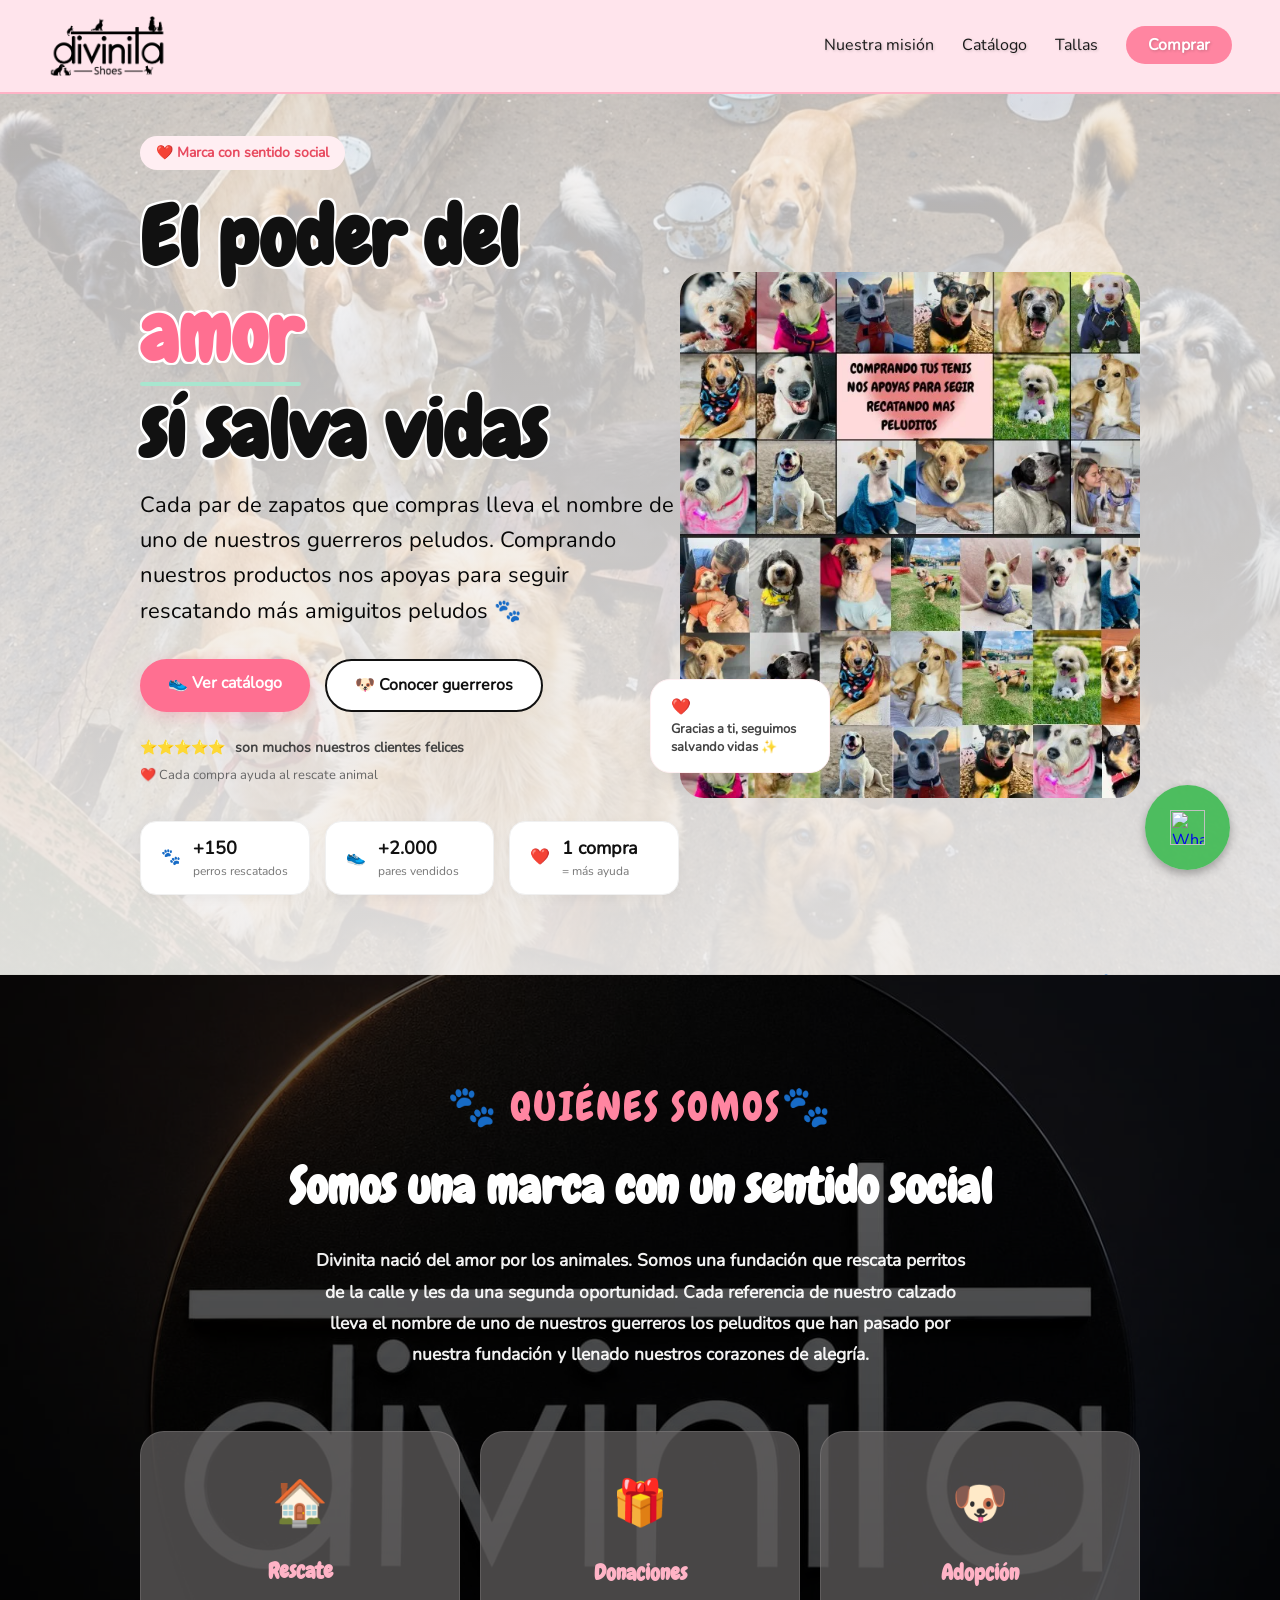
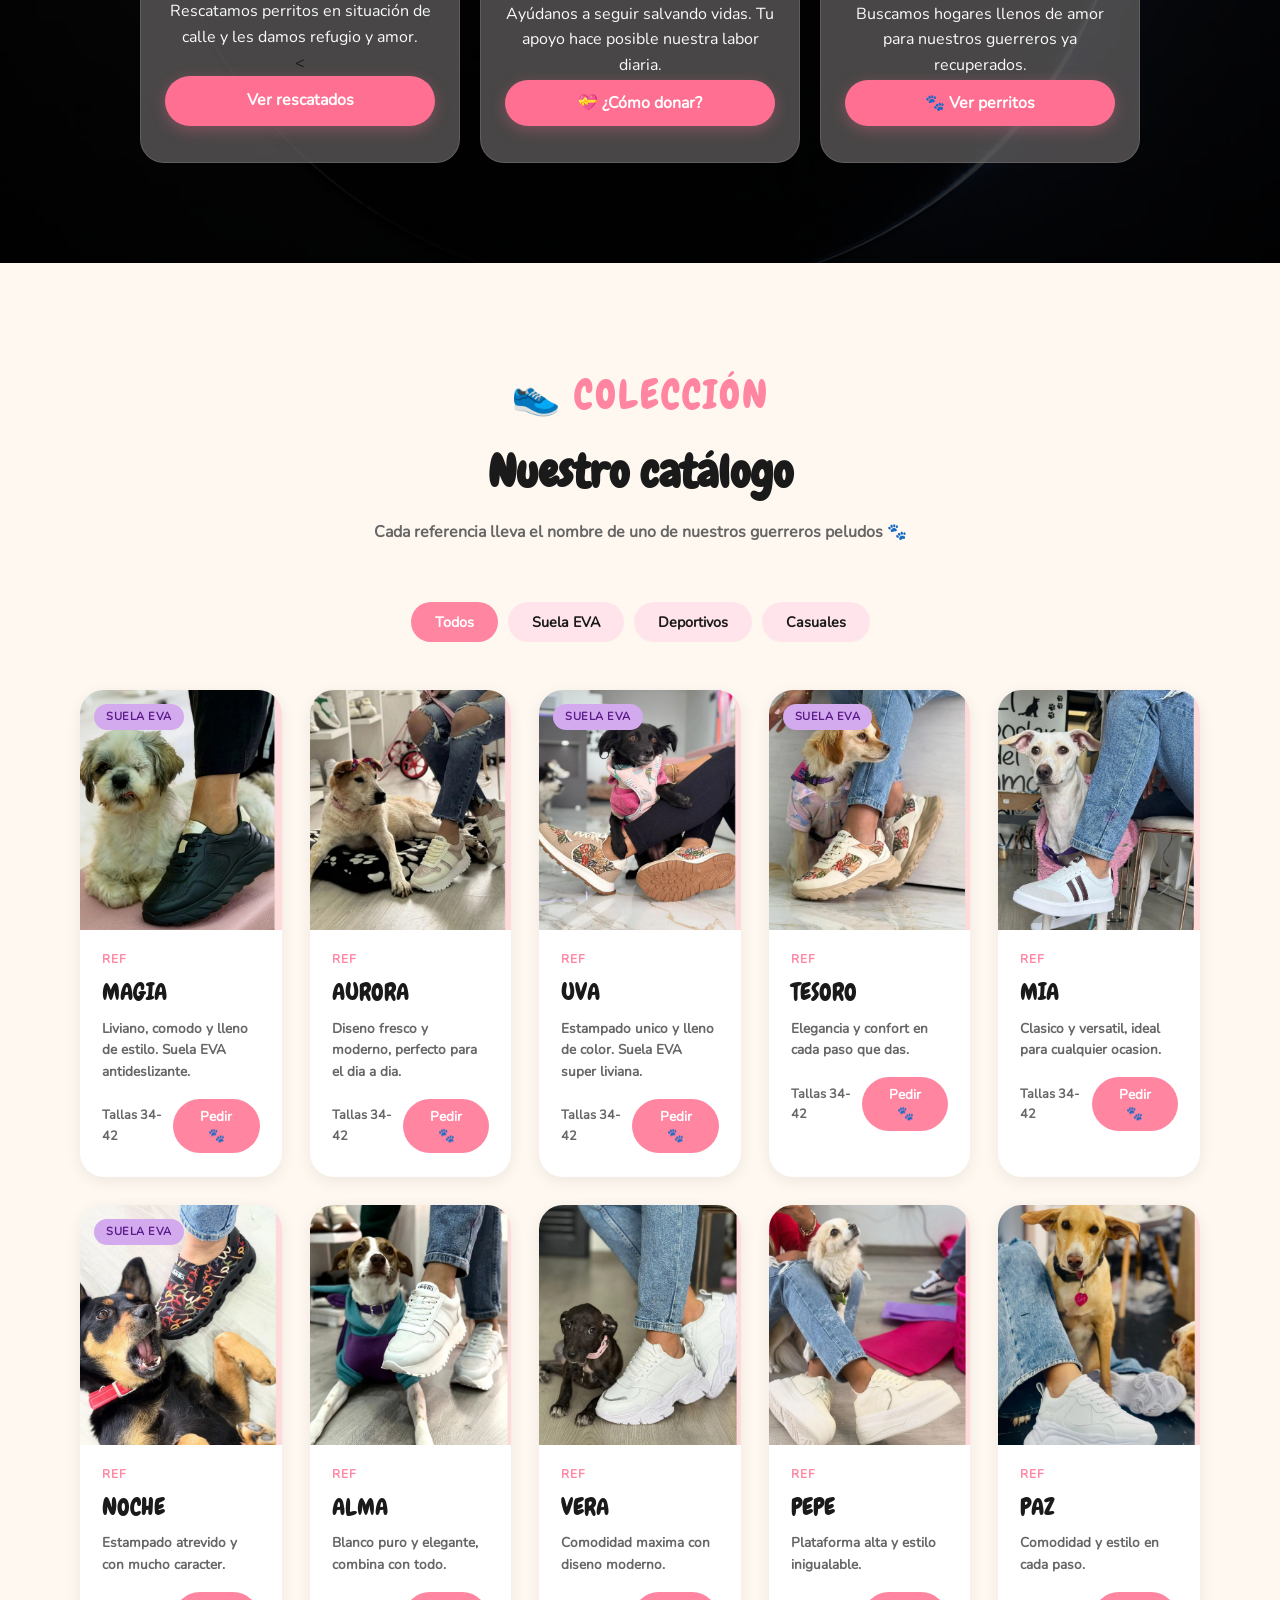
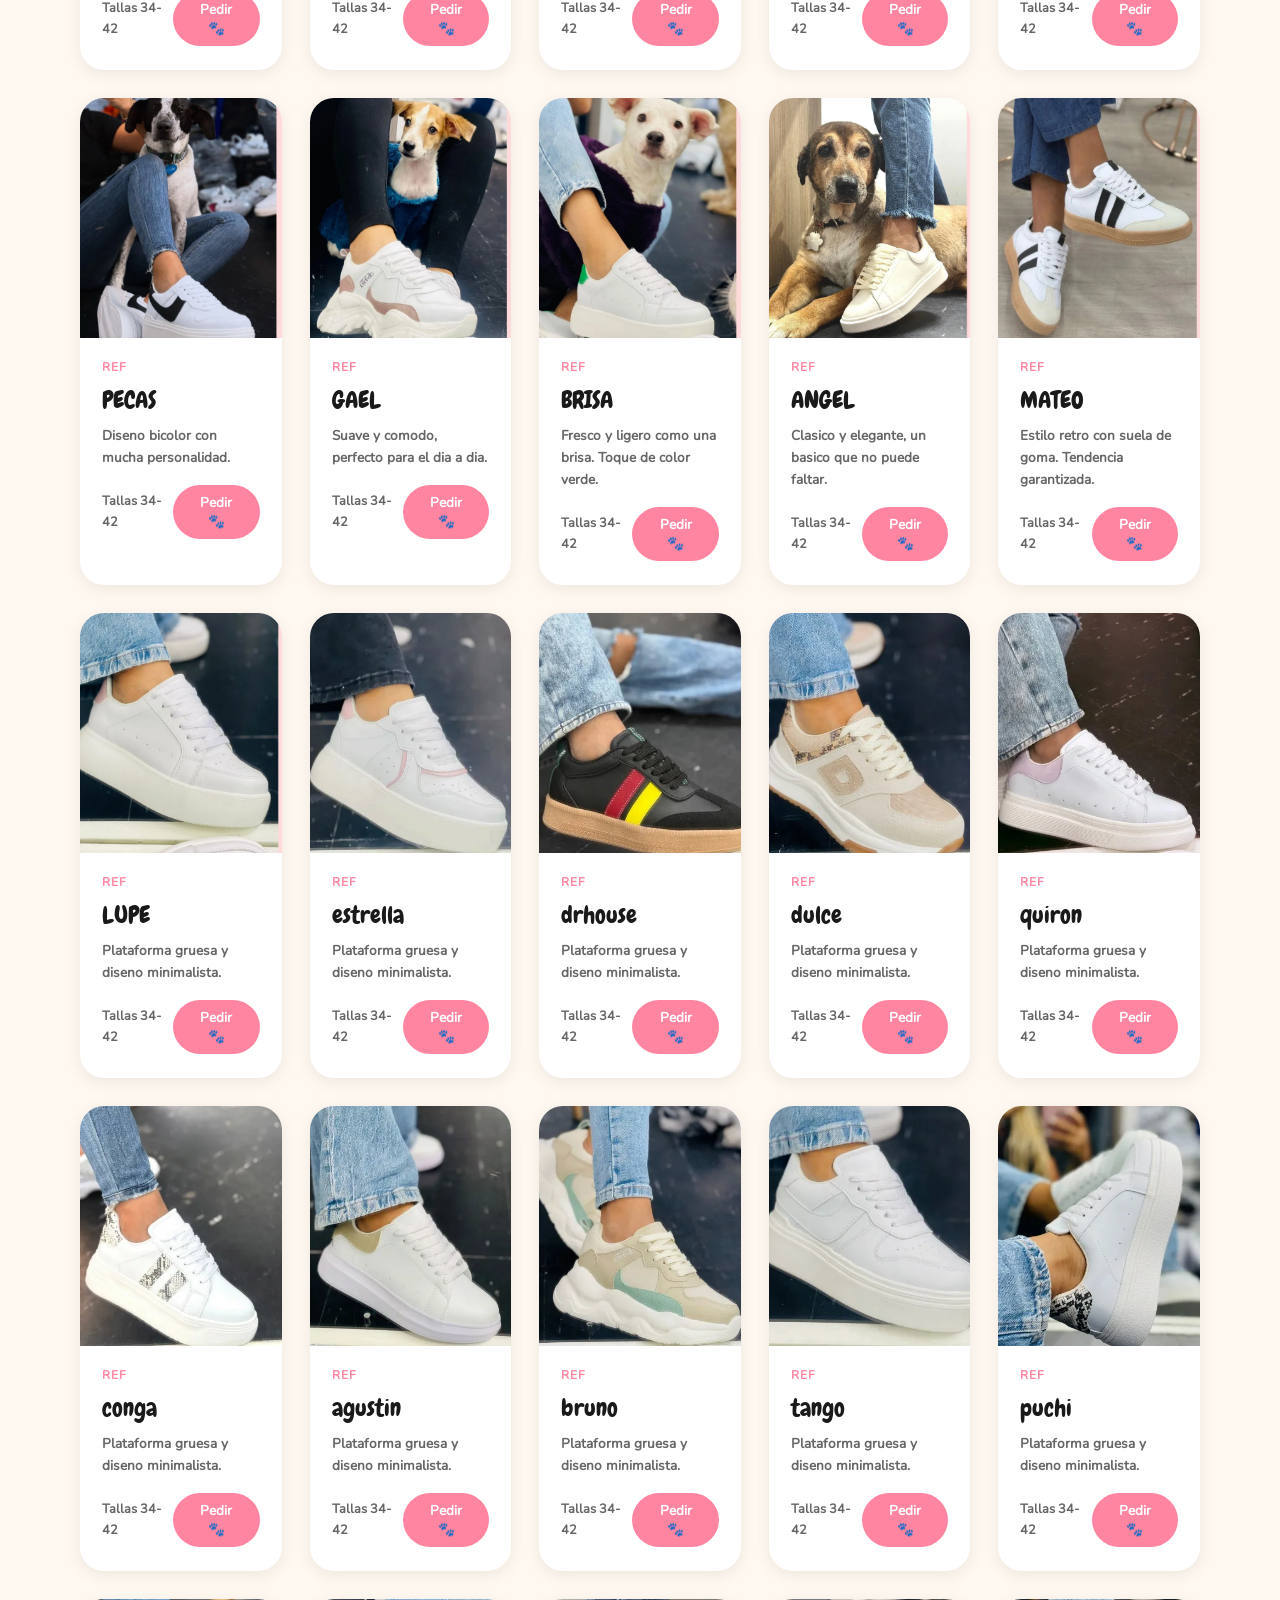
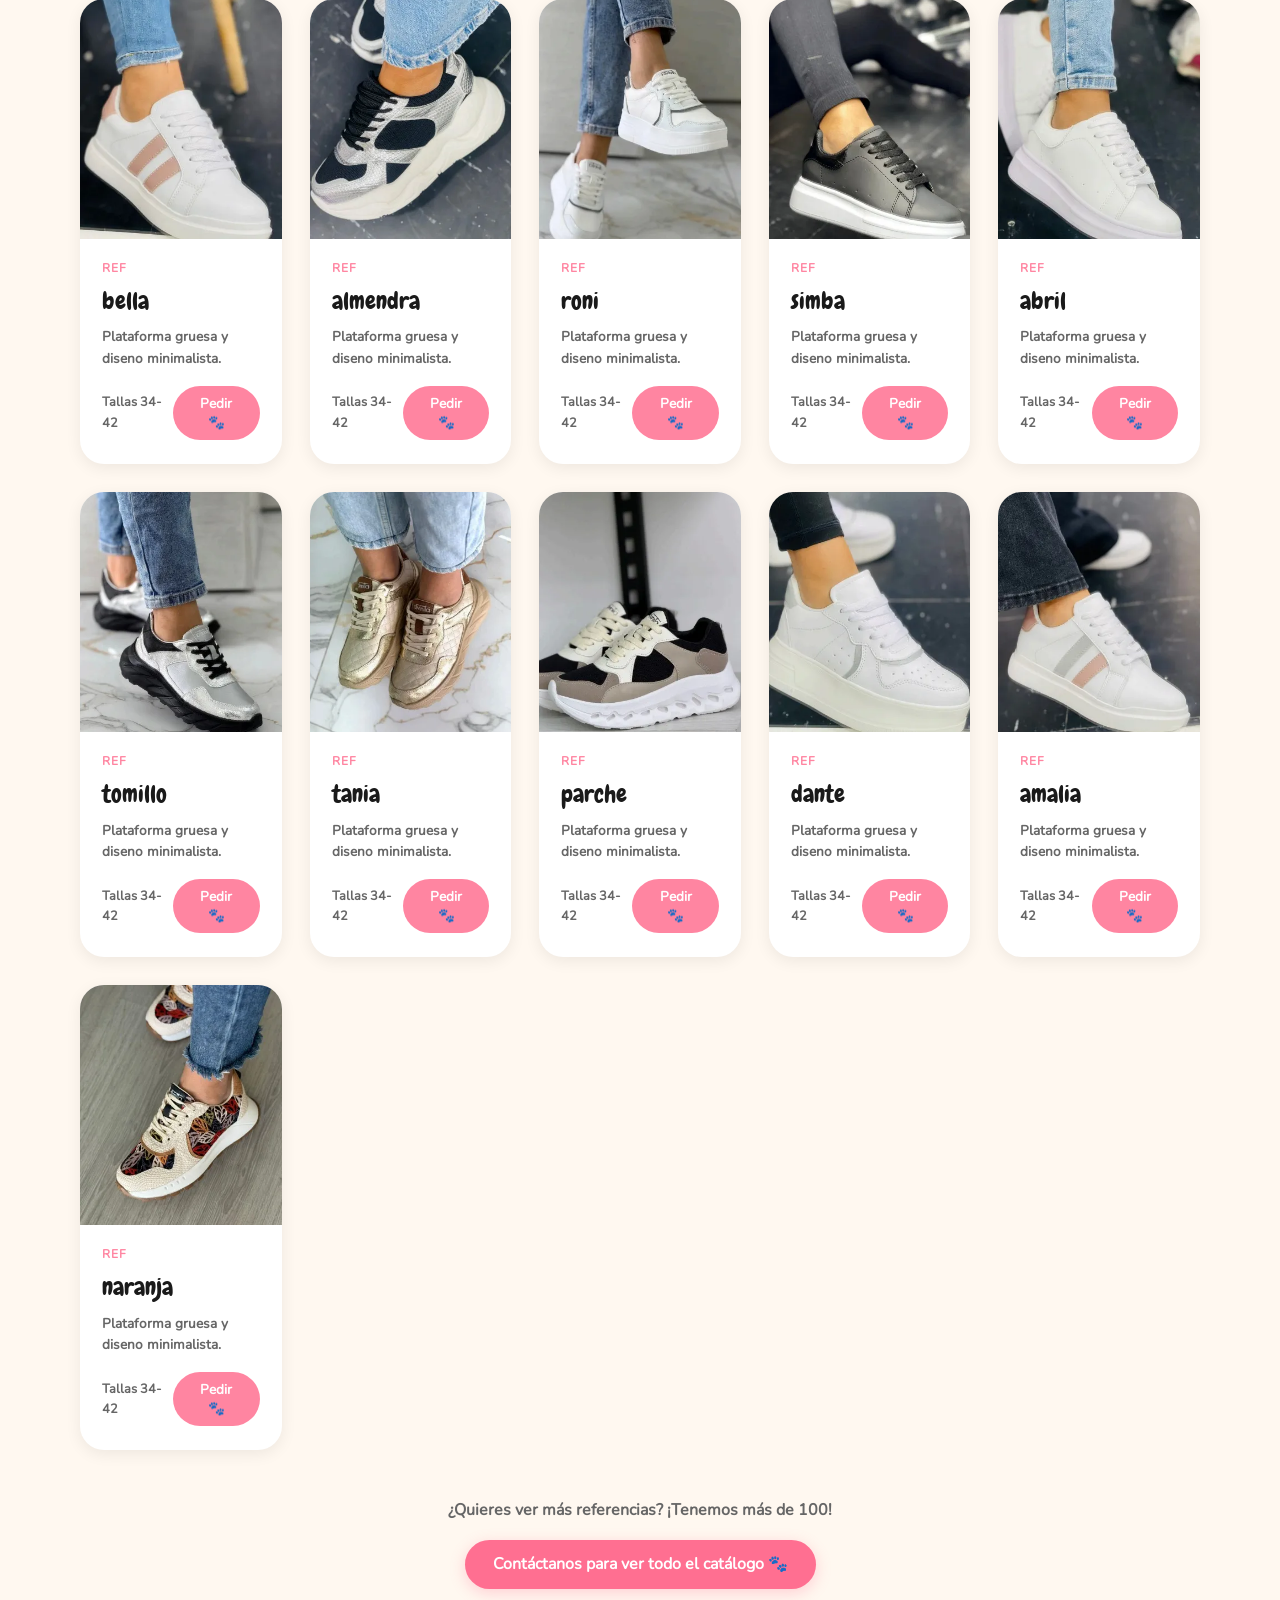
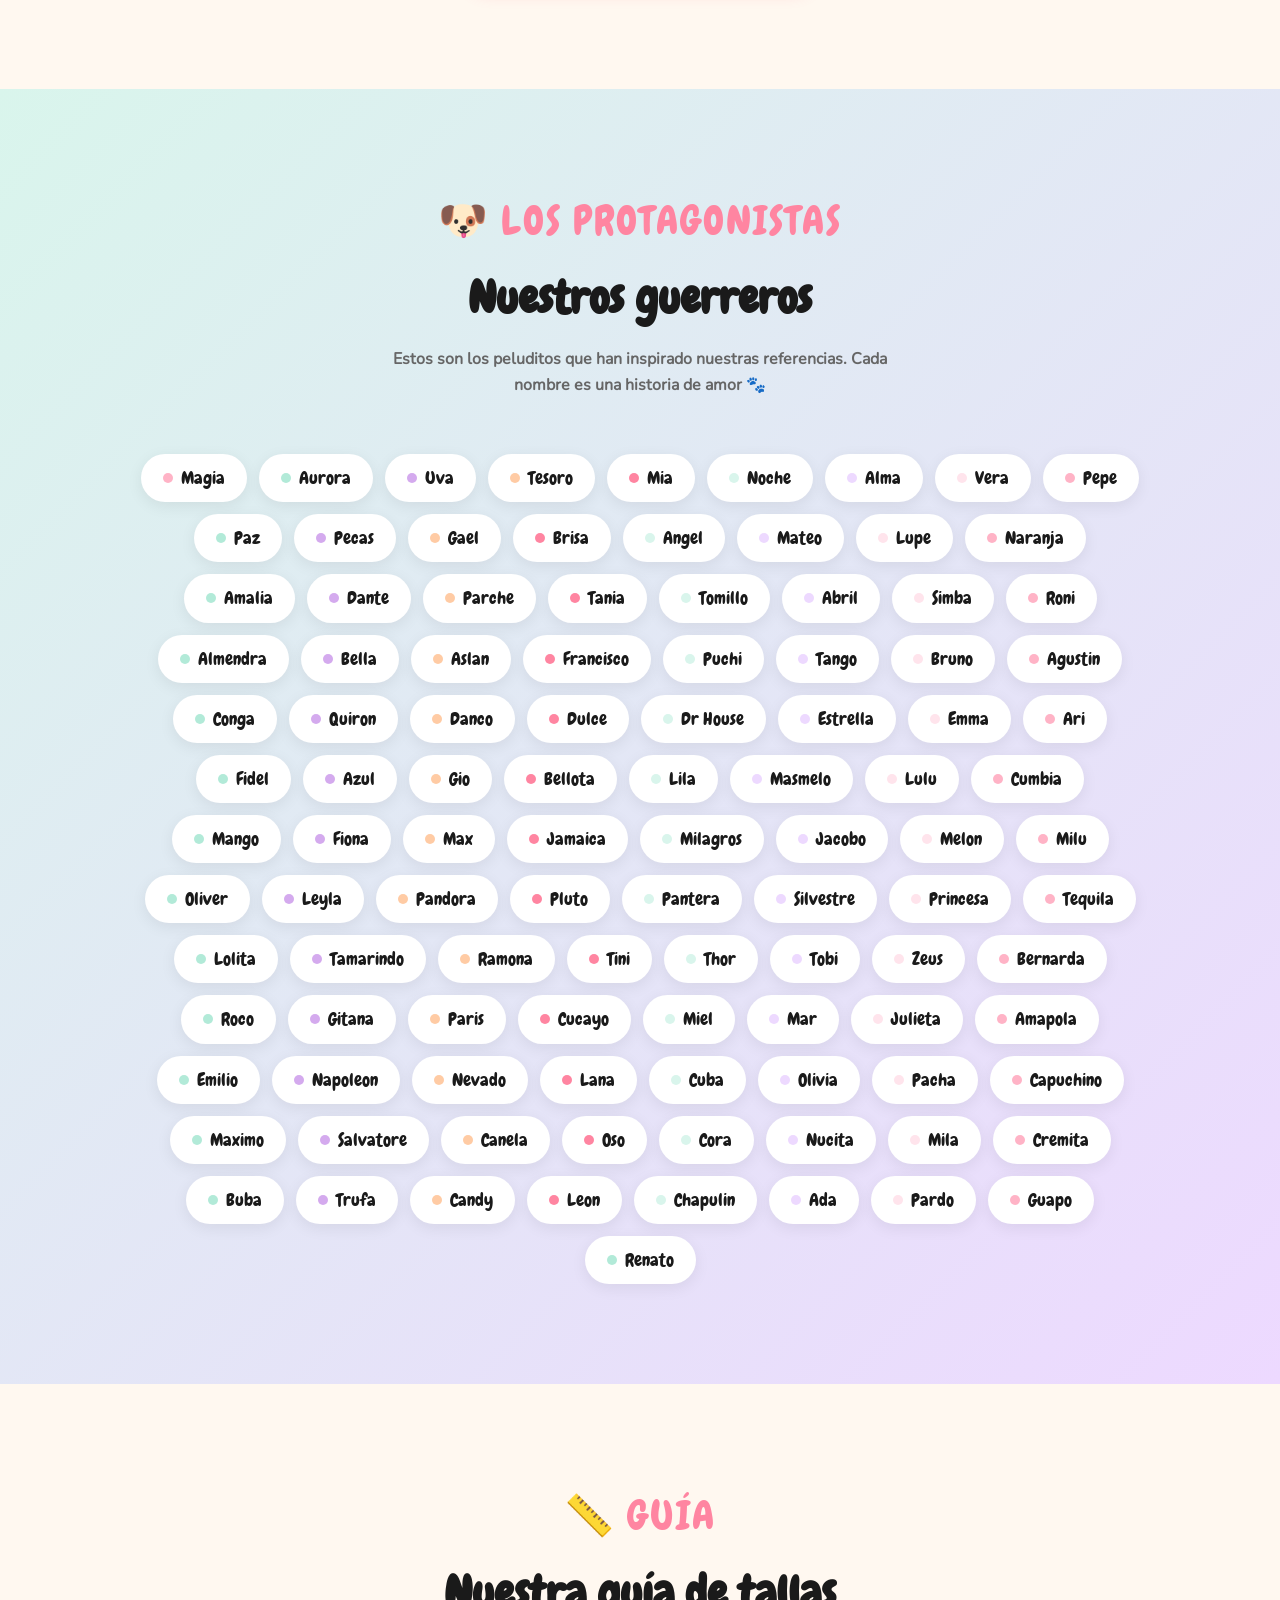
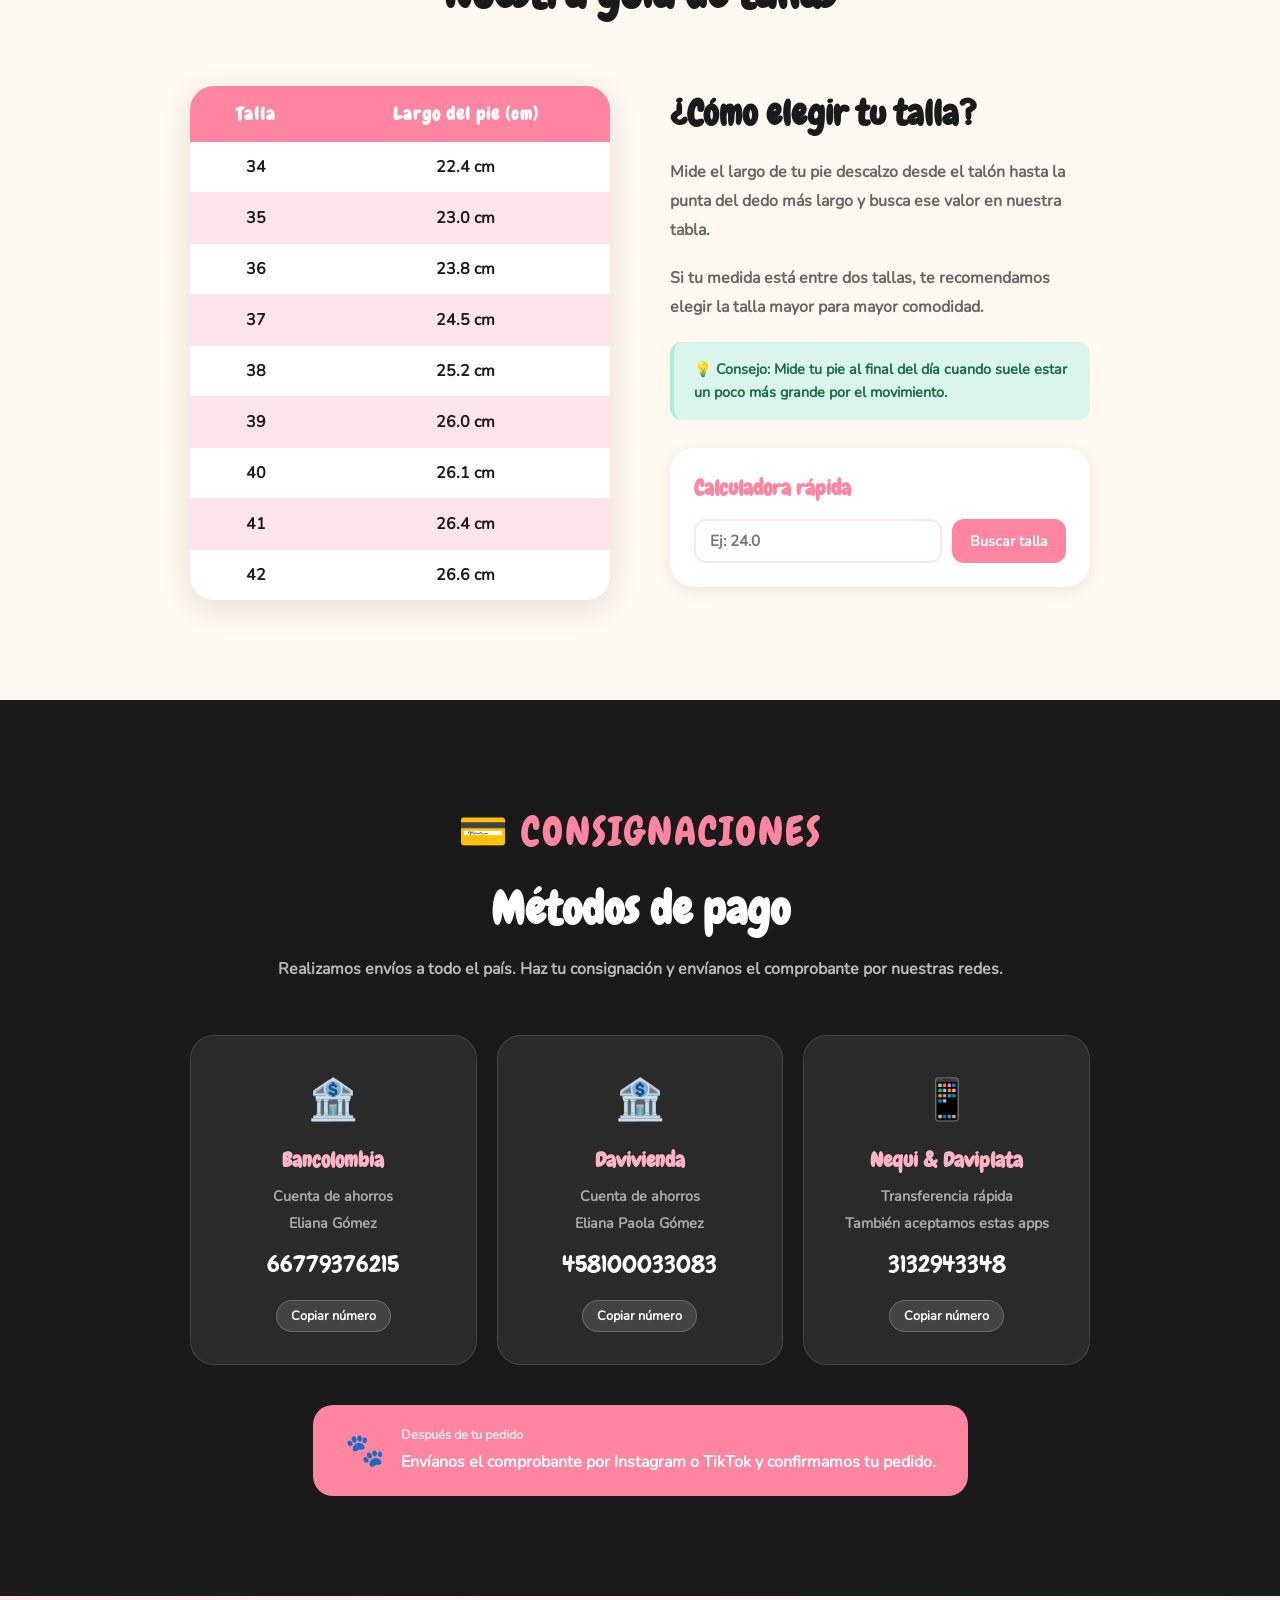
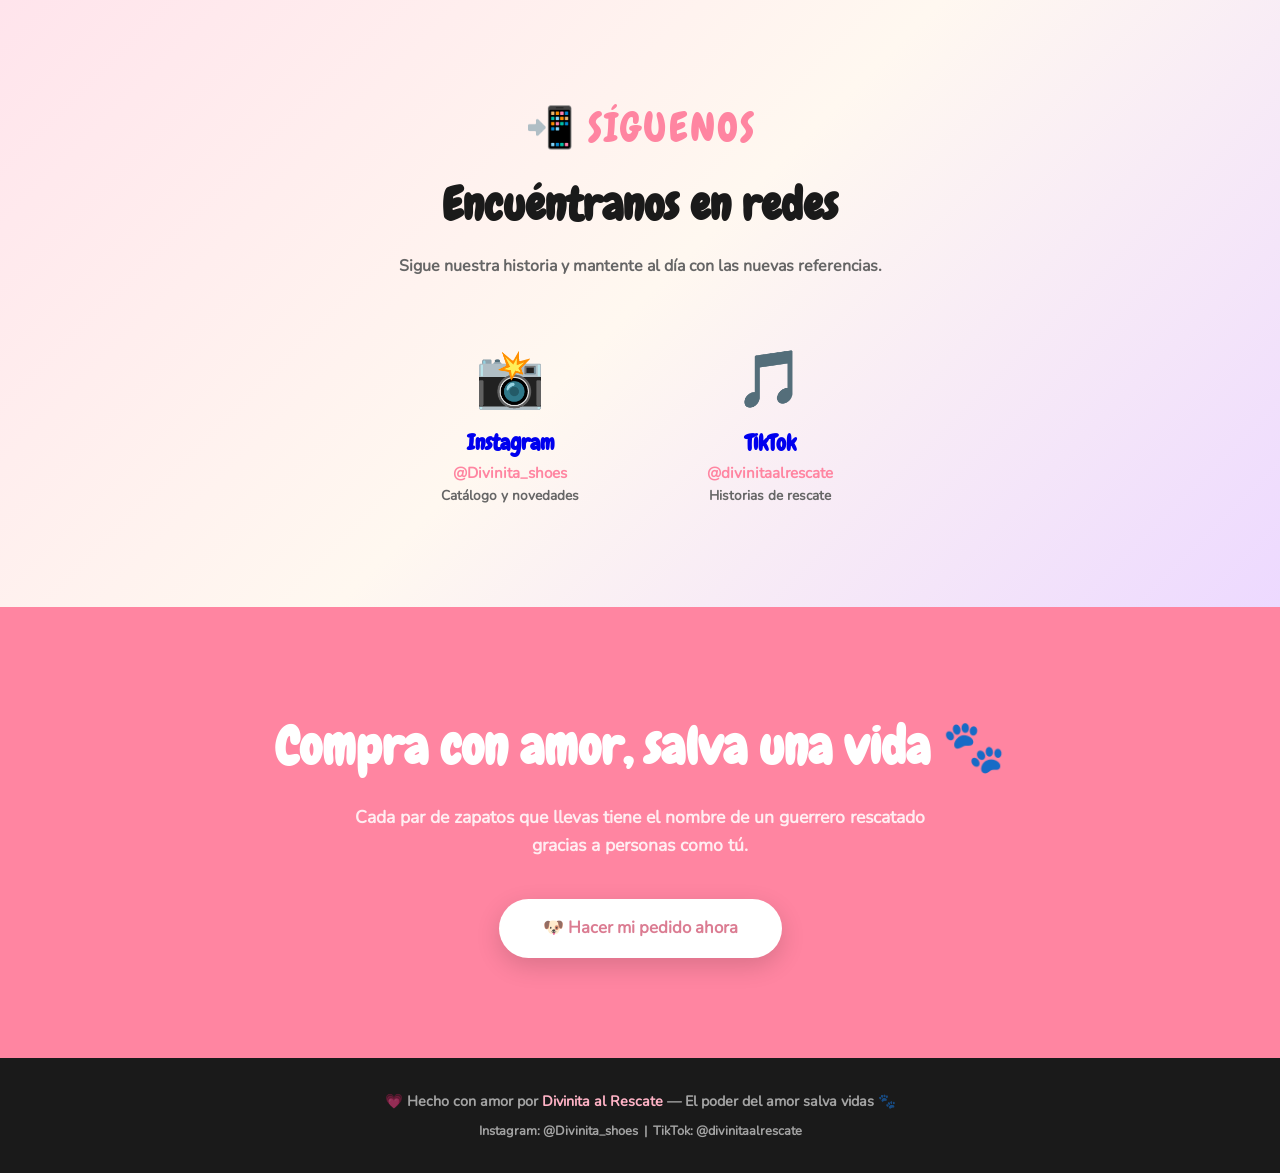
==== commit 2c99123b: "Optimización: imágenes convertidas de JPG a WebP" ====
--- a/index.html
+++ b/index.html
@@ -88,7 +88,7 @@
     <!-- 👉 CONTENEDOR DERECHO: IMAGEN Y TARJETA FLOTANTE -->
 <div class="hero-image-container">
     <!-- La foto principal -->
-    <img src="img/fondo_perritos2.jpg" alt="Rescate Divinita" class="main-hero-image">
+    <img src="img/fondo_perritos2.webp" alt="Rescate Divinita" class="main-hero-image">
     
     <!-- La tarjetita blanca pequeña -->
     <div class="floating-card">
@@ -124,97 +124,97 @@
     <div id="lista-rescatados" style="display: none;">
         <div class="dog-grid">
             <div class="dog-item">
-                <img src="img/francisco.jpg" alt="Francisco">
+                <img src="img/francisco.webp" alt="Francisco">
                 <p>Fransisco</p>
             </div>
             <div class="dog-item">
-                <img src="img/luna.jpg" alt="Luna">
+                <img src="img/luna.webp" alt="Luna">
                 <p>Luna</p>
             </div>
             <div class="dog-item">
-                <img src="img/tamarindo.jpg" alt="tamarindo">
+                <img src="img/tamarindo.webp" alt="tamarindo">
                 <p>tamarindo</p>
             </div>
             <div class="dog-item">
-        <img src="img/gabriel.jpg" alt="gabriel">
+        <img src="img/gabriel.webp" alt="gabriel">
         <p>gabriel</p>
     </div> <div class="dog-item">
-        <img src="img/aslan.jpg" alt="Aslan">
+        <img src="img/aslan.webp" alt="Aslan">
         <p>aslan</p>
         </div> <div class="dog-item">
-        <img src="img/alma.jpg" alt="alma">
+        <img src="img/alma.webp" alt="alma">
         <p>alma</p>
         </div> <div class="dog-item">
-        <img src="img/orejitas.jpg" alt="orejitas">
+        <img src="img/orejitas.webp" alt="orejitas">
         <p>orejitas</p>
         </div> <div class="dog-item">
-        <img src="img/chapulin.jpg" alt="chapulin">
+        <img src="img/chapulin.webp" alt="chapulin">
         <p>chapulin</p>
         </div> <div class="dog-item">
-        <img src="img/pepita.jpg" alt="pepita">
+        <img src="img/pepita.webp" alt="pepita">
         <p>pepita</p>
         </div> <div class="dog-item">
-        <img src="img/capitan.jpg" alt="capitan">
+        <img src="img/capitan.webp" alt="capitan">
         <p>capitan</p>
         </div> <div class="dog-item">
-        <img src="img/patacon.jpg" alt="patacon">
+        <img src="img/patacon.webp" alt="patacon">
         <p>/patacon</p>
         </div> <div class="dog-item">
-        <img src="img/uvita.jpg"alt="uvita">
+        <img src="img/uvita.webp"alt="uvita">
         <p>/uvita</p>
           </div> <div class="dog-item">
-        <img src="img/amalia.jpg"alt="amalia">
+        <img src="img/amalia.webp"alt="amalia">
         <p>/amalia</p>
           </div> <div class="dog-item">
-        <img src="img/emilio.jpg"alt="emilio">
+        <img src="img/emilio.webp"alt="emilio">
         <p>/emilio</p>
           </div> <div class="dog-item">
-        <img src="img/teod.jpg"alt="teod">
+        <img src="img/teod.webp"alt="teod">
         <p>/teod</p>
            </div> <div class="dog-item">
-        <img src="img/mia.jpg"alt="mia">
+        <img src="img/mia.webp"alt="mia">
         <p>/mia</p>
            </div> <div class="dog-item">
-        <img src="img/zeus.jpg"alt="zeus">
+        <img src="img/zeus.webp"alt="zeus">
         <p>/zeus</p>
            </div> <div class="dog-item">
-        <img src="img/maximo.jpg"alt="maximo">
+        <img src="img/maximo.webp"alt="maximo">
         <p>/maximo</p>
            </div> <div class="dog-item">
-        <img src="img/zeus2.jpg"alt="zeus2">
+        <img src="img/zeus2.webp"alt="zeus2">
         <p>/zeus2</p>
            </div> <div class="dog-item">
-        <img src="img/jamaica.jpg"alt="teo">
+        <img src="img/jamaica.webp"alt="teo">
         <p>/jamaica</p>
            </div> <div class="dog-item">
-        <img src="img/mateo.jpg"alt="teo">
+        <img src="img/mateo.webp"alt="teo">
         <p>/mateo</p>
            </div> <div class="dog-item">
-        <img src="img/lolita.jpg"alt="teo">
+        <img src="img/lolita.webp"alt="teo">
         <p>/lolita</p>
         </div> <div class="dog-item">
-        <img src="img/turquesa.jpg"alt="turquesa">
+        <img src="img/turquesa.webp"alt="turquesa">
         <p>/turquesa</p>
         </div> <div class="dog-item">
-        <img src="img/victoria.jpg"alt="victoria">
+        <img src="img/victoria.webp"alt="victoria">
         <p>/victoria</p>
         </div> <div class="dog-item">
-        <img src="img/brisa.jpg"alt="brisa">
+        <img src="img/brisa.webp"alt="brisa">
         <p>/brisa</p>
         </div> <div class="dog-item">
-        <img src="img/agustin.jpg"alt="agustin">
+        <img src="img/agustin.webp"alt="agustin">
         <p>/agustin</p>
         </div> <div class="dog-item">
-        <img src="img/lupe.jpg"alt="lupe">
+        <img src="img/lupe.webp"alt="lupe">
         <p>/lupe</p>
         </div> <div class="dog-item">
-        <img src="img/ari.jpg"alt="ari">
+        <img src="img/ari.webp"alt="ari">
         <p>/ari</p>
         </div> <div class="dog-item">
-        <img src="img/dante.jpg"alt="dante">
+        <img src="img/dante.webp"alt="dante">
         <p>/dante</p>
         </div> <div class="dog-item">
-        <img src="img/polo.jpg"alt="polo">
+        <img src="img/polo.webp"alt="polo">
         <p>/polo</p>
           
       </div> </div> </div> </div>
@@ -276,12 +276,12 @@
             <div class="warriors-grid" style="margin-top: 20px; gap: 15px; display: flex; flex-wrap: wrap; justify-content: center;">
                 
                 <div class="perrito-adopcion-card" style="background: rgba(255,255,255,0.05); border: 1px solid rgba(255,255,255,0.1); border-radius: 12px; padding: 12px; text-align: center; width: 130px; box-shadow: 0 4px 10px rgba(0,0,0,0.3);">
-                    <img src="img/joaquin.jpg" alt="Foto de joaquin" style="width: 90px; height: 90px; border-radius: 50%; object-fit: cover; border: 2px solid var(--gold); margin-bottom: 8px;">
+                    <img src="img/joaquin.webp" alt="Foto de joaquin" style="width: 90px; height: 90px; border-radius: 50%; object-fit: cover; border: 2px solid var(--gold); margin-bottom: 8px;">
                     <div style="font-weight: bold; font-size: 0.95rem; color: #ffffff !important; background: rgba(0,0,0,0.4); padding: 4px 8px; border-radius: 6px; display: inline-block; width: 90%;">joaquin 🐕</div>
                 </div>
 
                 <div class="perrito-adopcion-card" style="background: rgba(255,255,255,0.05); border: 1px solid rgba(255,255,255,0.1); border-radius: 12px; padding: 12px; text-align: center; width: 130px; box-shadow: 0 4px 10px rgba(0,0,0,0.3);">
-                    <img src="img/peccas.jpg" alt="Foto de peccas" style="width: 90px; height: 90px; border-radius: 50%; object-fit: cover; border: 2px solid var(--pink-deep); margin-bottom: 8px;">
+                    <img src="img/peccas.webp" alt="Foto de peccas" style="width: 90px; height: 90px; border-radius: 50%; object-fit: cover; border: 2px solid var(--pink-deep); margin-bottom: 8px;">
                     <div style="font-weight: bold; font-size: 0.95rem; color: #ffffff !important; background: rgba(0,0,0,0.4); padding: 4px 8px; border-radius: 6px; display: inline-block; width: 90%;">peccas 🐶</div>
                 </div>
             </div>
@@ -514,4 +514,4 @@
 <a href="https://api.whatsapp.com/send?phone=573132943348&text=Hola! , quiero apoyar a los animalitos rescatados que inspiran cada uno de sus productos, comprando o donando. ¿Cómo puedo hacerlo?" class="whatsapp-btn" target="_blank">
 <img src="https://upload.wikimedia.org/wikipedia/commons/6/6b/WhatsApp.svg" alt="WhatsApp" width="65" height="65"></a>
 </body>
-</html>+</html>
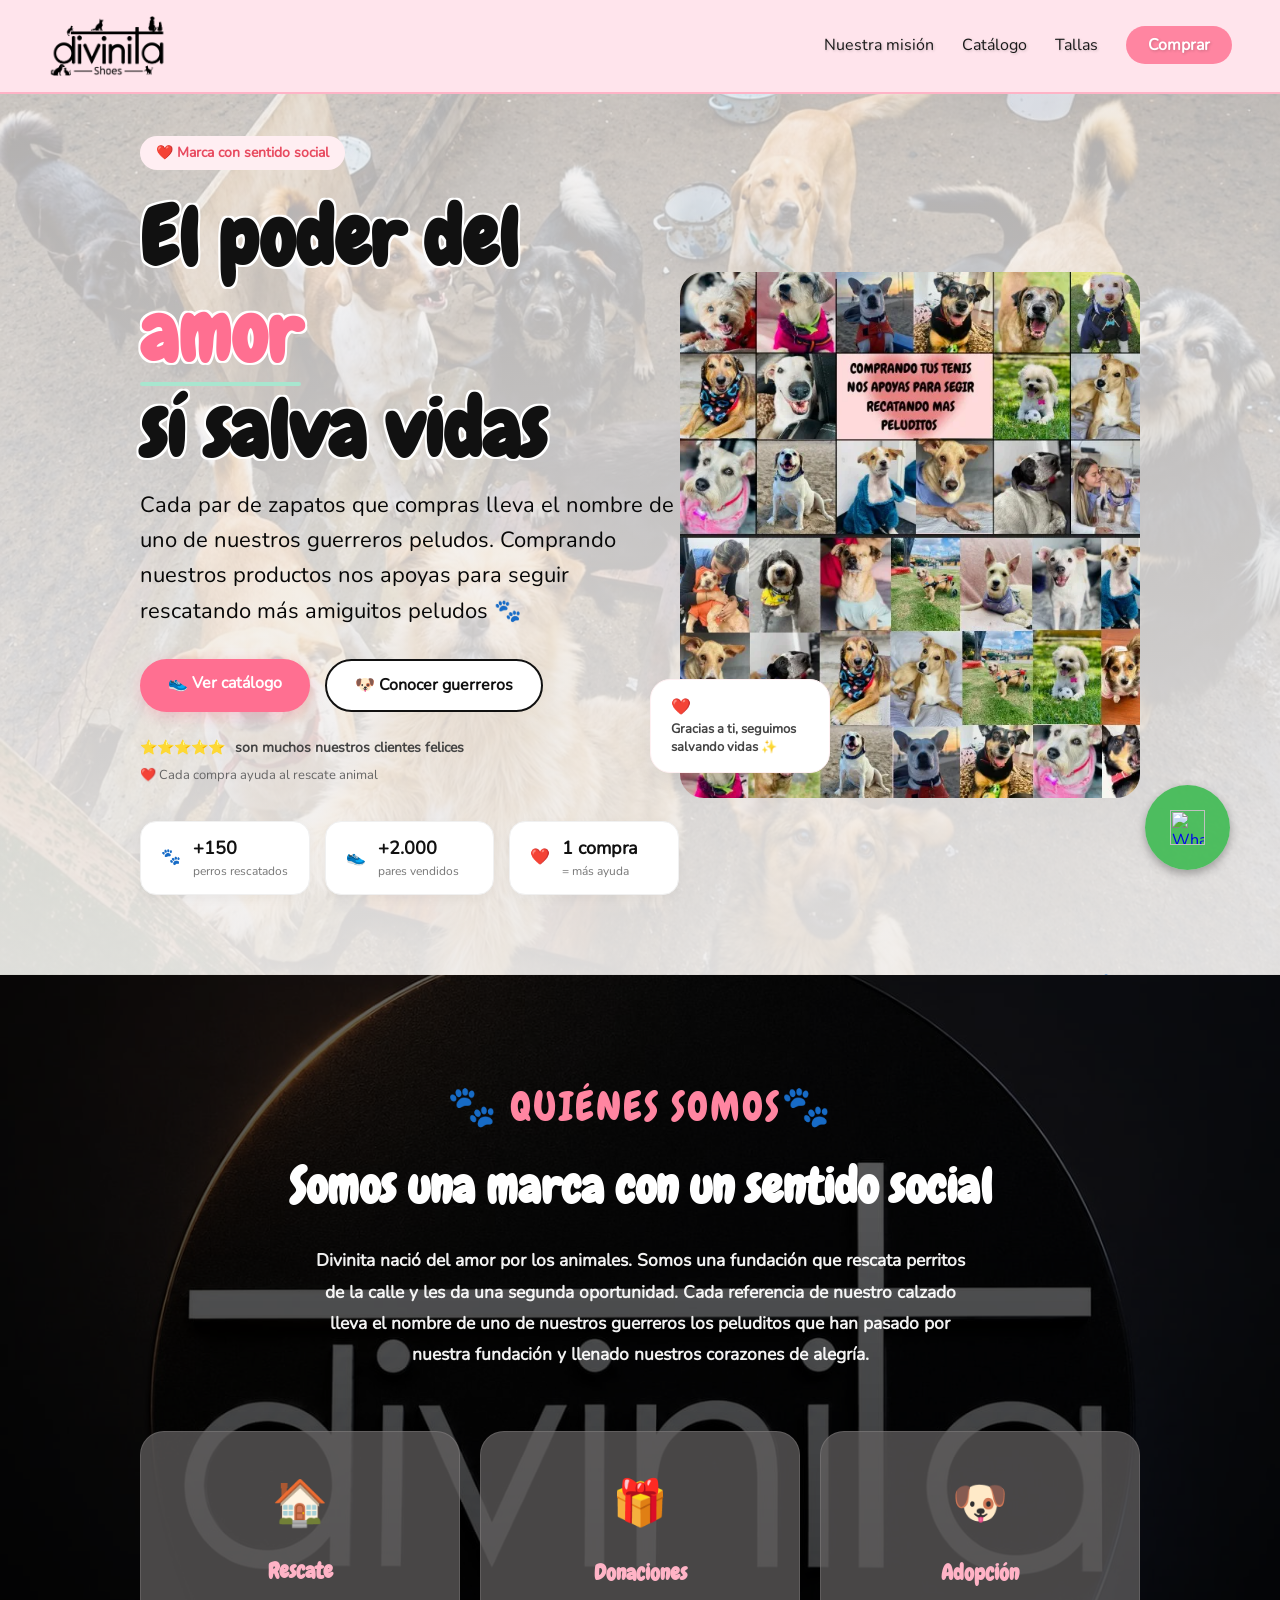
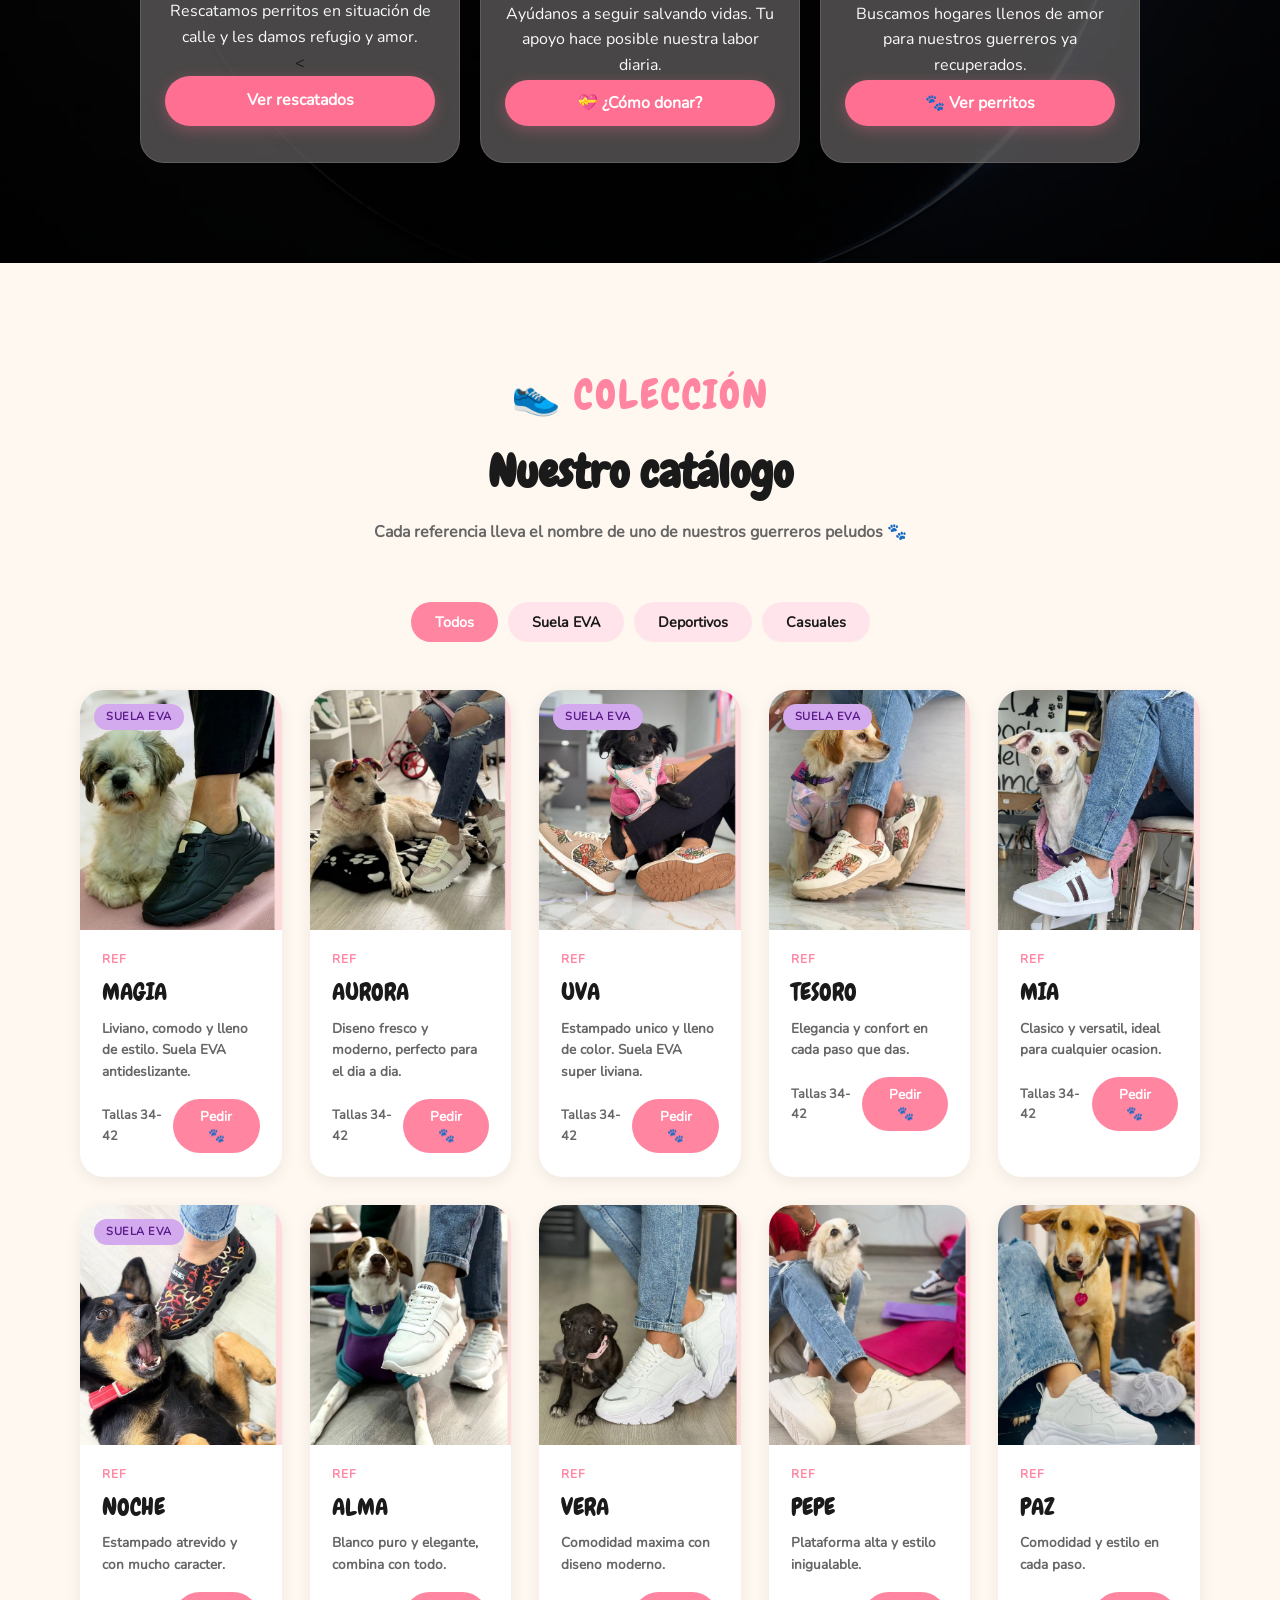
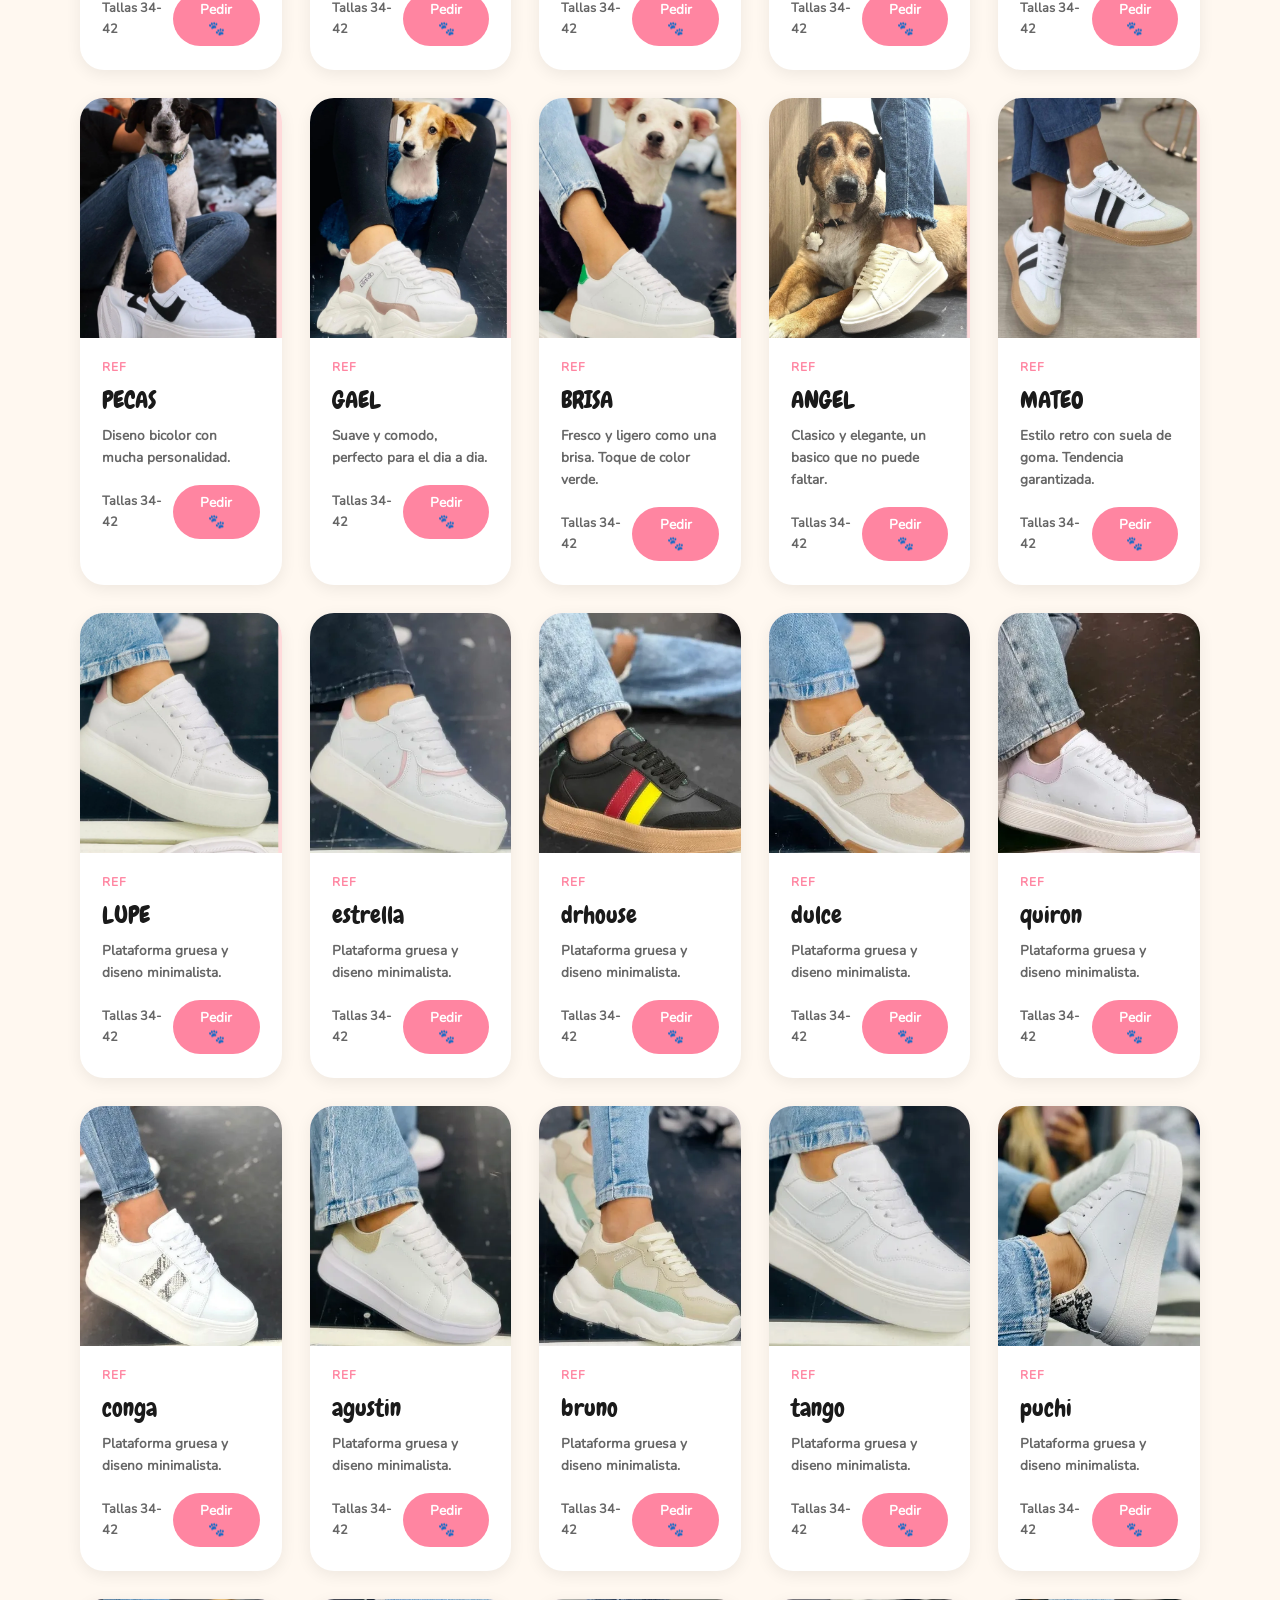
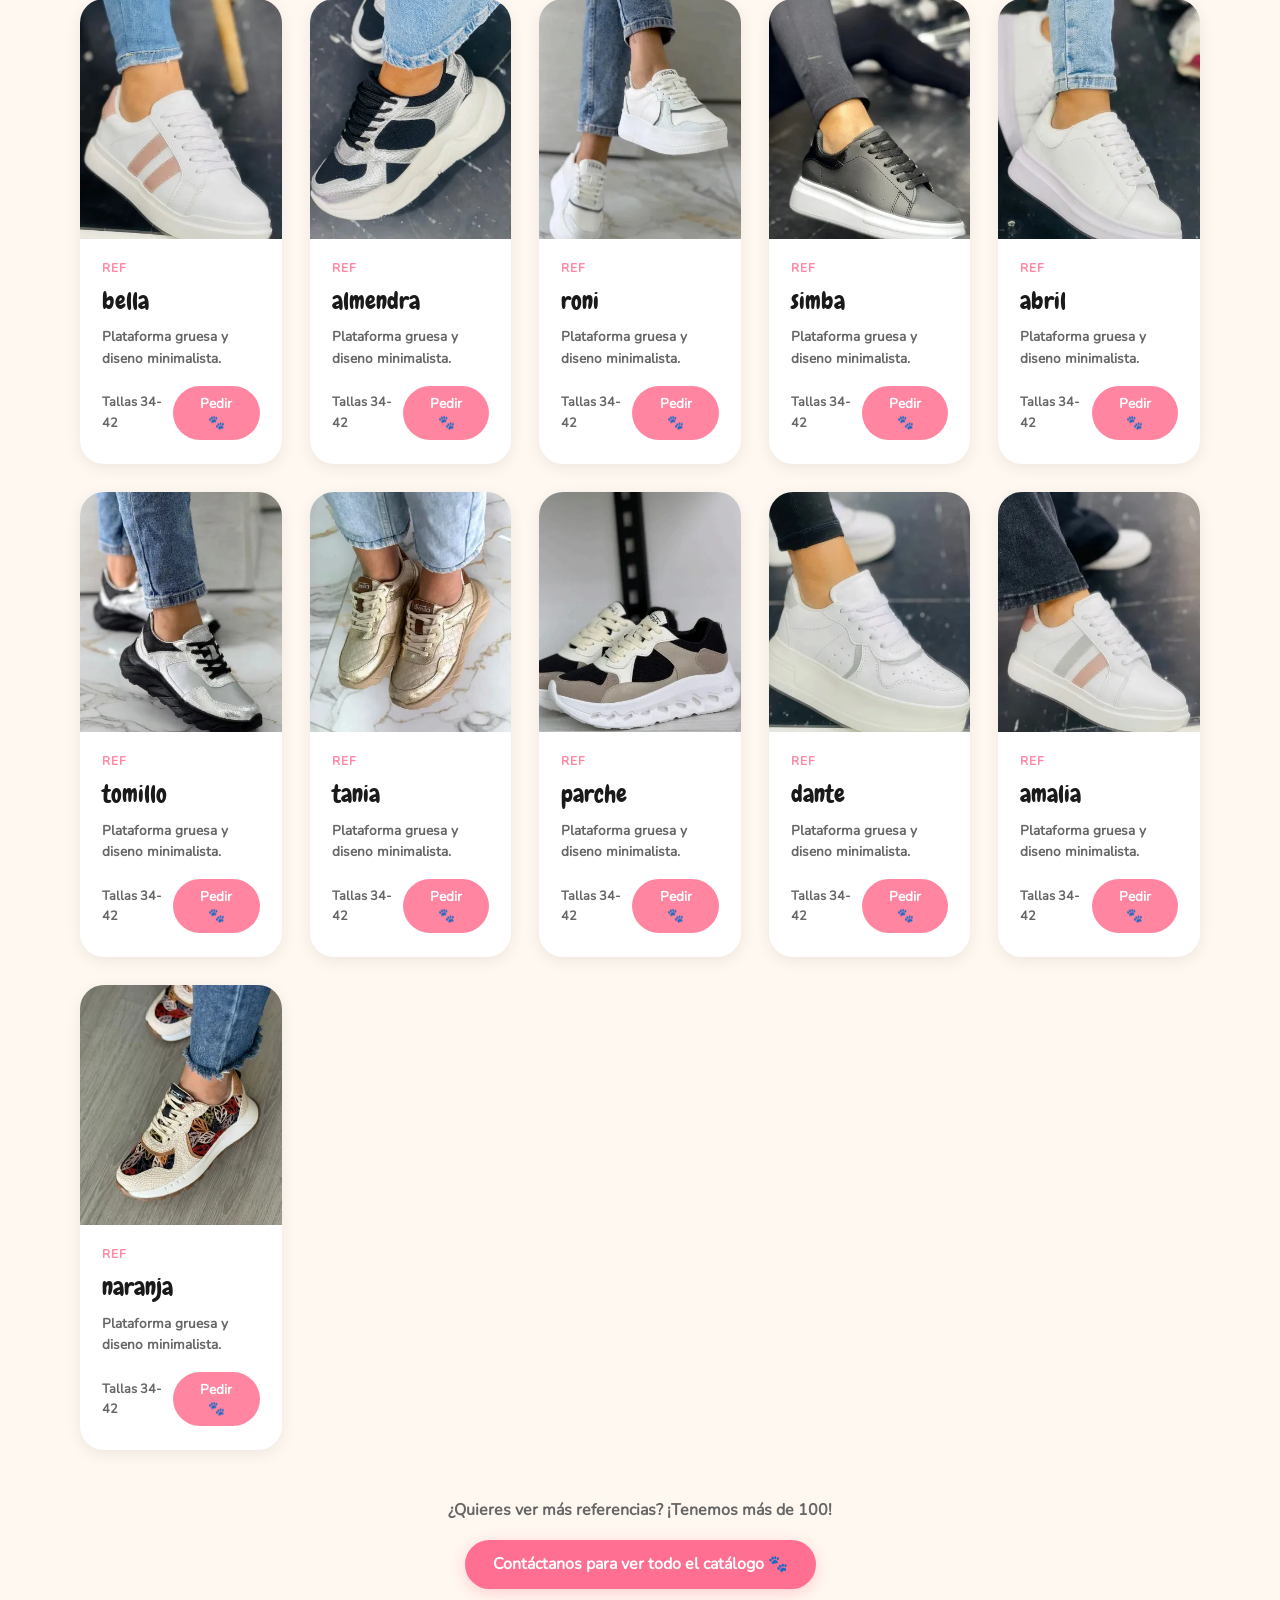
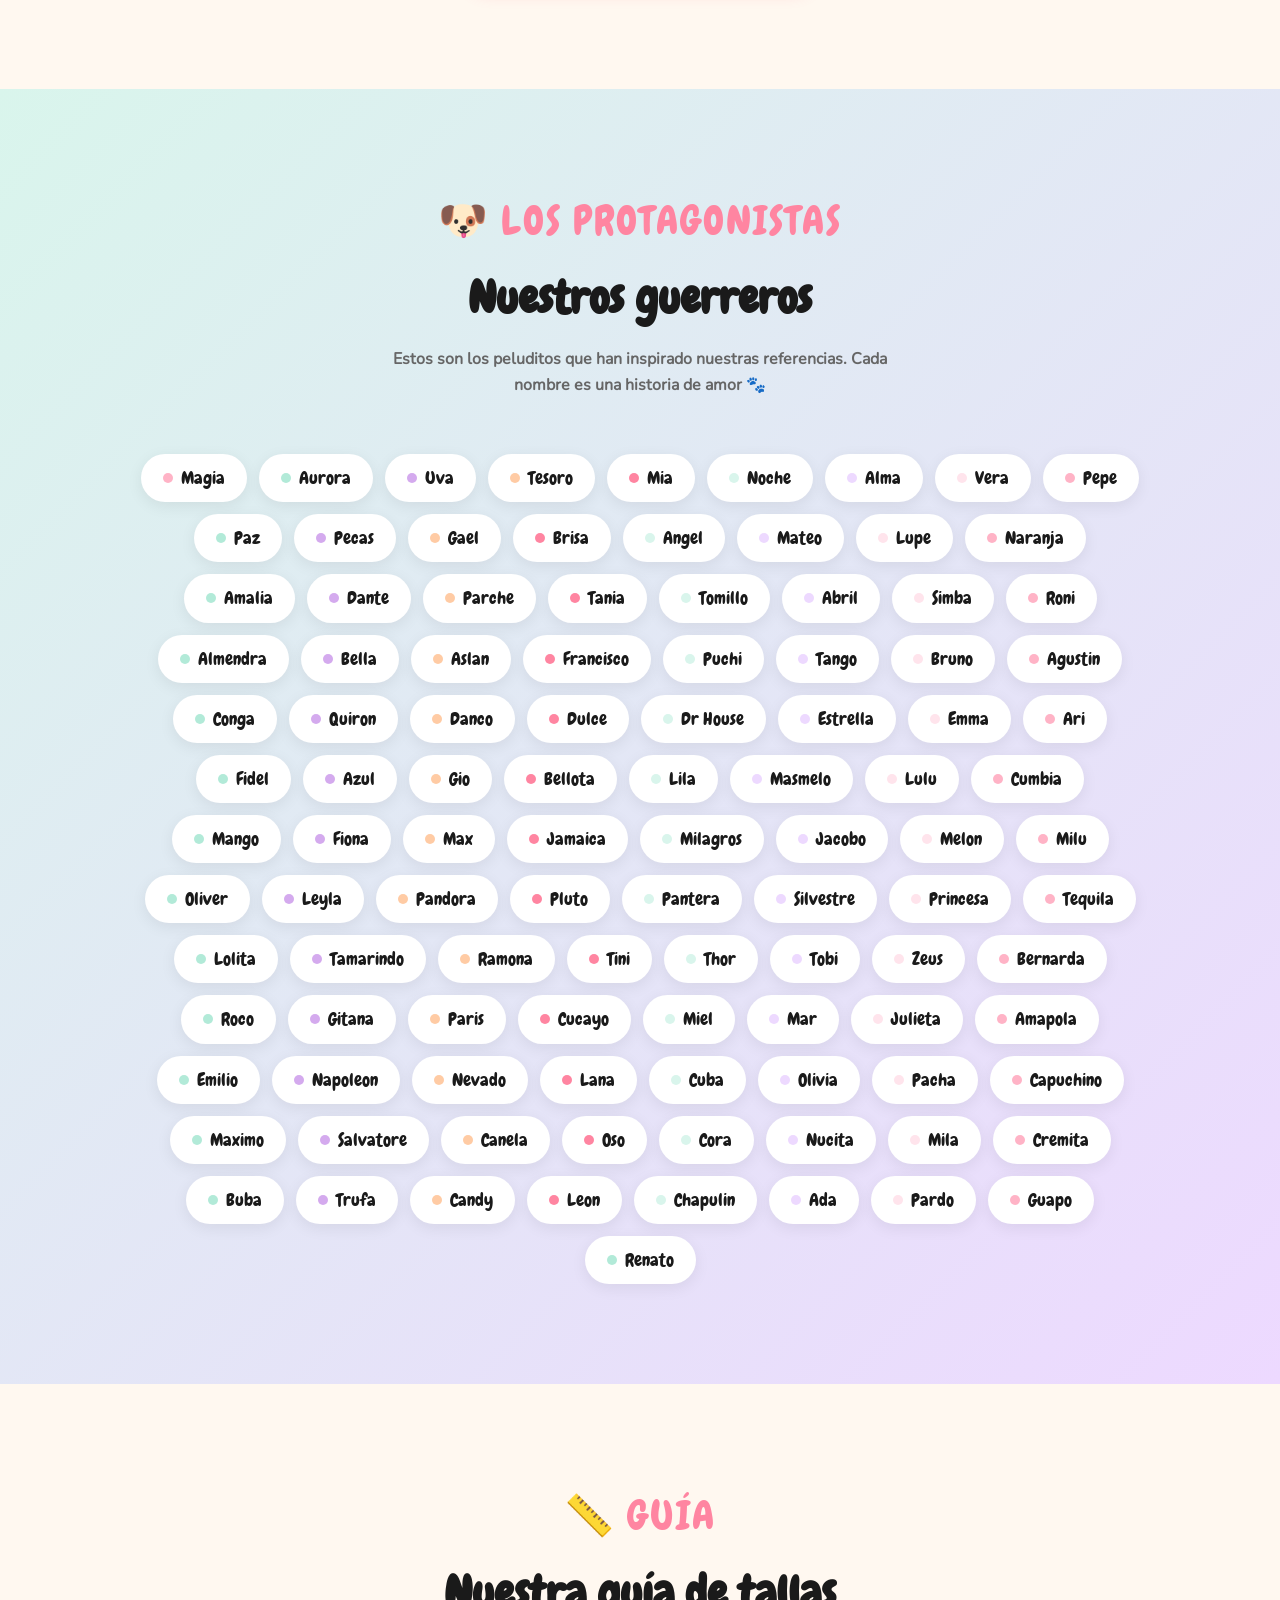
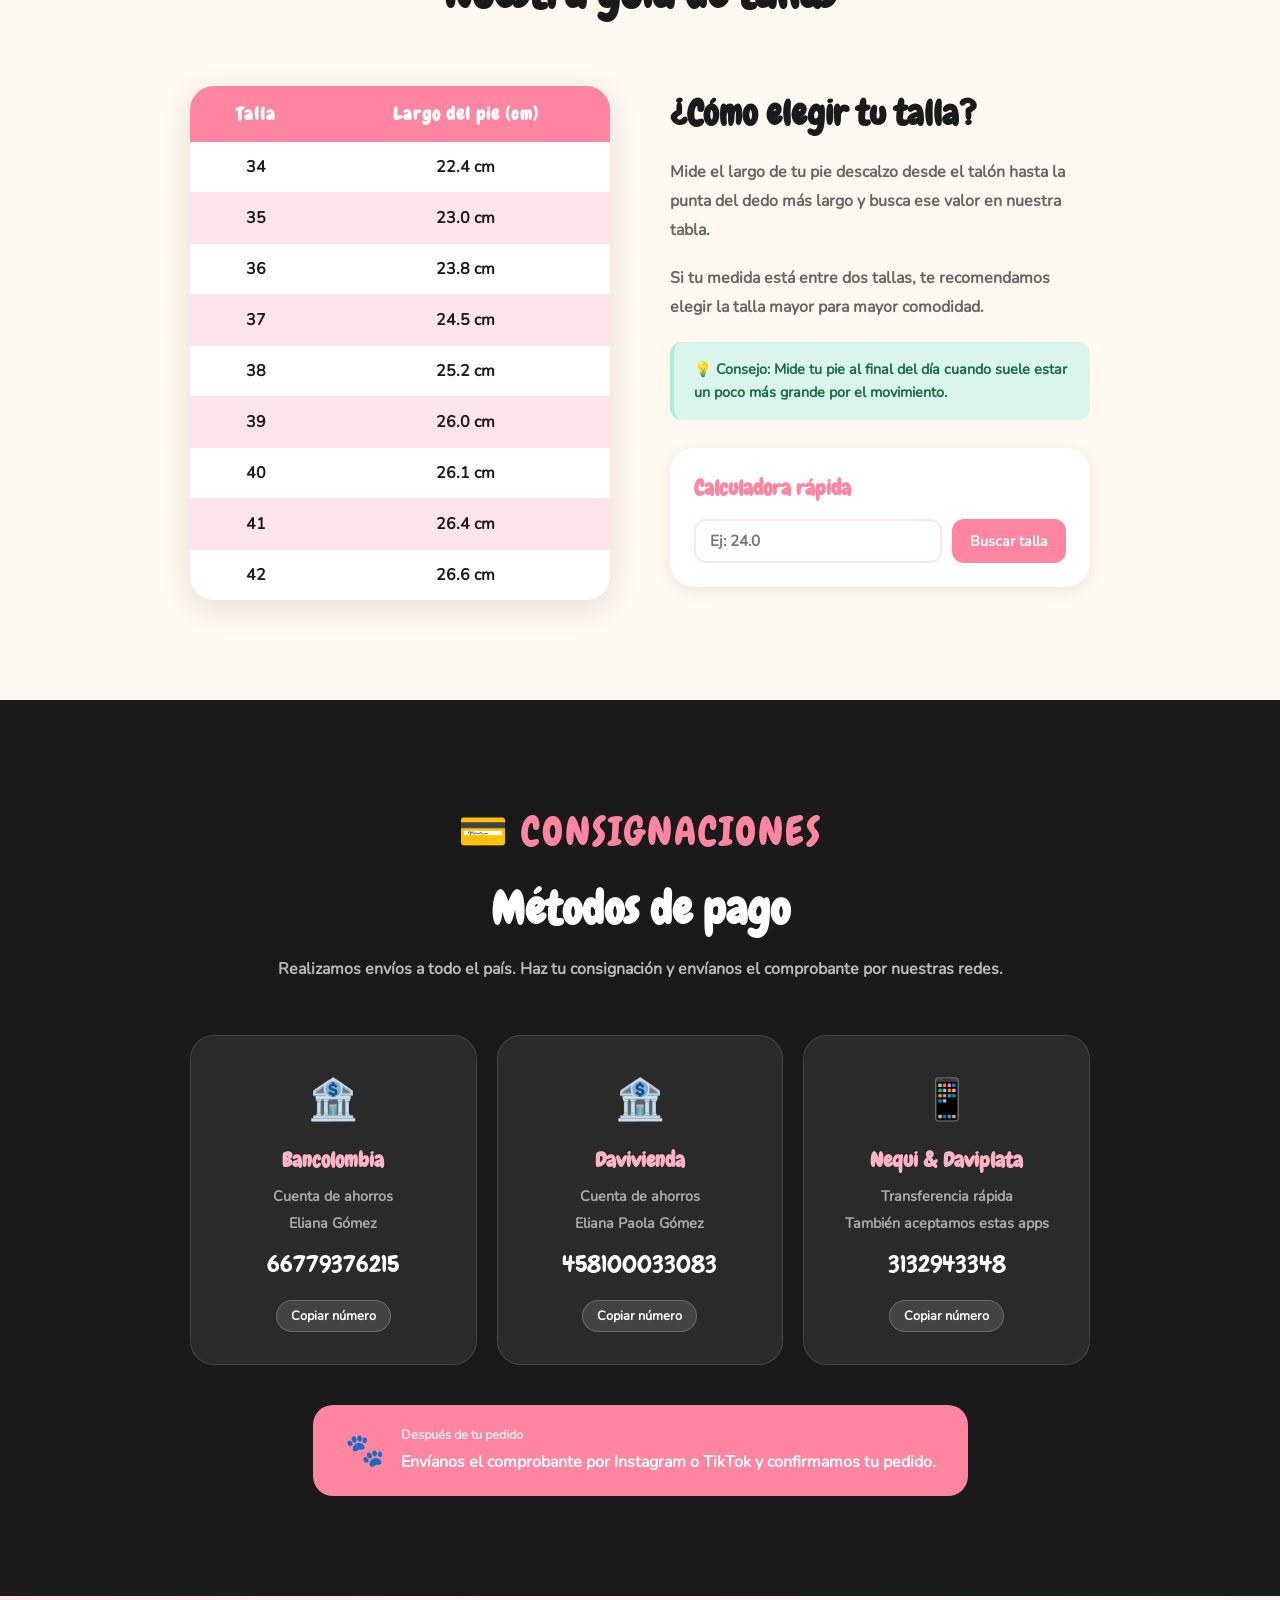
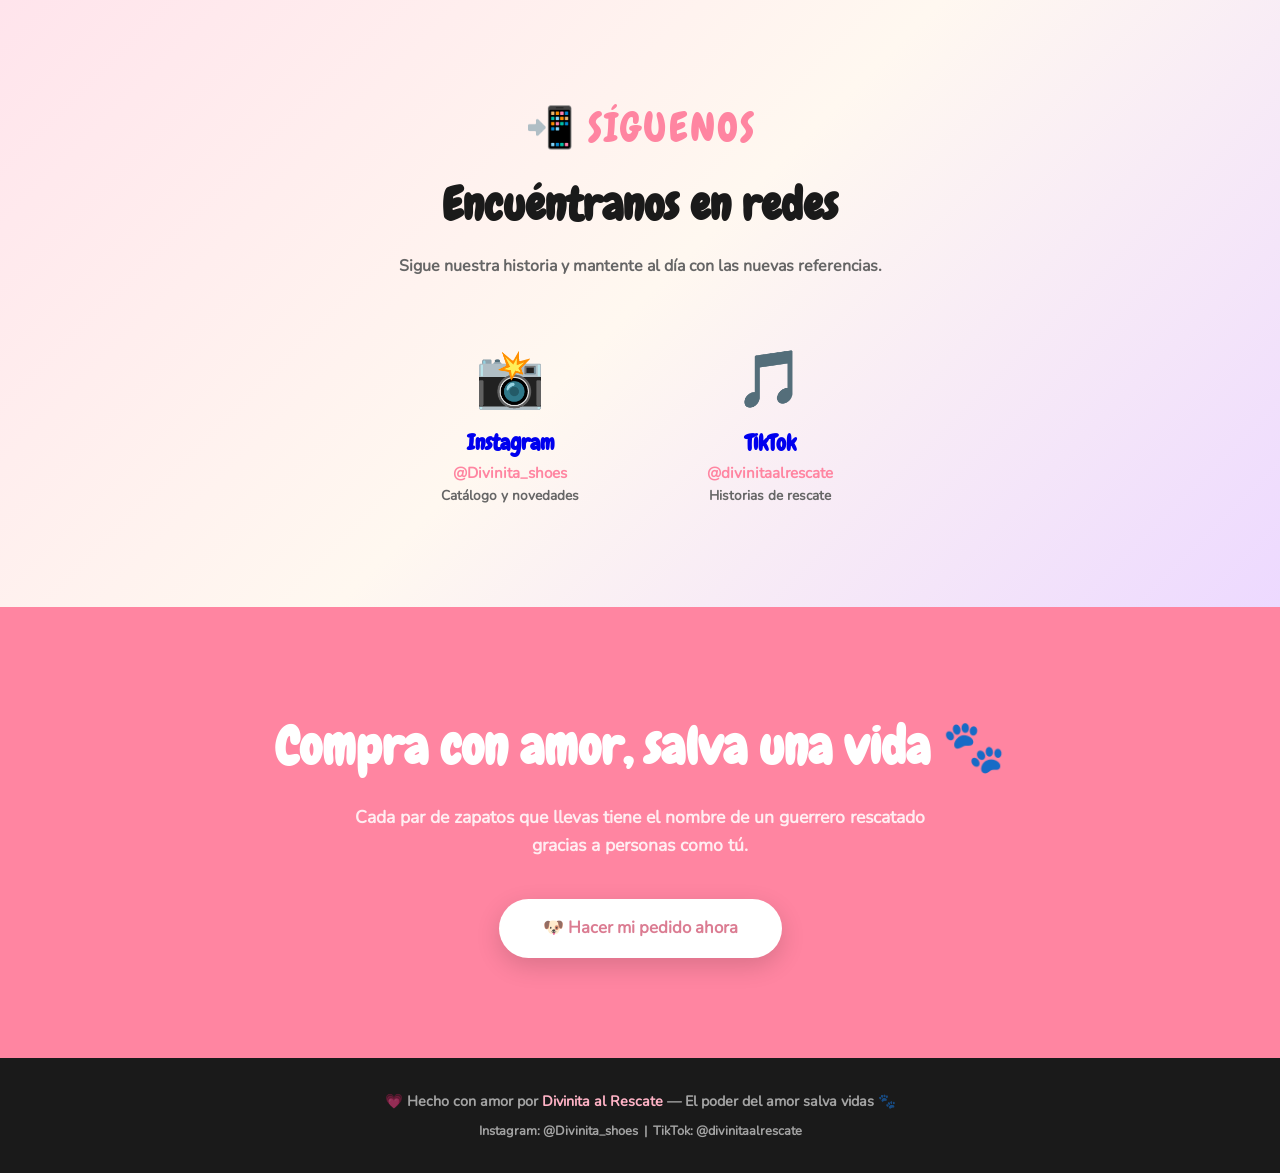
==== commit c7900fc4: "Optimización: font-display swap, preload hero, lazy loading imágenes" ====
--- a/index.html
+++ b/index.html
@@ -1,9 +1,10 @@
-<!DOCTYPE <button>tml>
+﻿<!DOCTYPE <button>tml>
 <html lang="es">
 <head>
   <meta charset="UTF-8" />
   <meta name="viewport" content="width=device-width, initial-scale=1.0" />
   <title>Divinita — El poder del amor salva vidas</title>
+  <link rel="preload" as="image" href="img/fondo_perritos2.webp" fetchpriority="high">
   <link rel="stylesheet" href="css/estyles.css" />
 </head>
 <body>
@@ -88,7 +89,7 @@
     <!-- 👉 CONTENEDOR DERECHO: IMAGEN Y TARJETA FLOTANTE -->
 <div class="hero-image-container">
     <!-- La foto principal -->
-    <img src="img/fondo_perritos2.webp" alt="Rescate Divinita" class="main-hero-image">
+    <img src="img/fondo_perritos2.webp" alt="Rescate Divinita" class="main-hero-image" fetchpriority="high" width="480" height="520">
     
     <!-- La tarjetita blanca pequeña -->
     <div class="floating-card">
@@ -124,97 +125,97 @@
     <div id="lista-rescatados" style="display: none;">
         <div class="dog-grid">
             <div class="dog-item">
-                <img src="img/francisco.webp" alt="Francisco">
+                <img loading="lazy" src="img/francisco.webp" alt="Francisco">
                 <p>Fransisco</p>
             </div>
             <div class="dog-item">
-                <img src="img/luna.webp" alt="Luna">
+                <img loading="lazy" src="img/luna.webp" alt="Luna">
                 <p>Luna</p>
             </div>
             <div class="dog-item">
-                <img src="img/tamarindo.webp" alt="tamarindo">
+                <img loading="lazy" src="img/tamarindo.webp" alt="tamarindo">
                 <p>tamarindo</p>
             </div>
             <div class="dog-item">
-        <img src="img/gabriel.webp" alt="gabriel">
+        <img loading="lazy" src="img/gabriel.webp" alt="gabriel">
         <p>gabriel</p>
     </div> <div class="dog-item">
-        <img src="img/aslan.webp" alt="Aslan">
+        <img loading="lazy" src="img/aslan.webp" alt="Aslan">
         <p>aslan</p>
         </div> <div class="dog-item">
-        <img src="img/alma.webp" alt="alma">
+        <img loading="lazy" src="img/alma.webp" alt="alma">
         <p>alma</p>
         </div> <div class="dog-item">
-        <img src="img/orejitas.webp" alt="orejitas">
+        <img loading="lazy" src="img/orejitas.webp" alt="orejitas">
         <p>orejitas</p>
         </div> <div class="dog-item">
-        <img src="img/chapulin.webp" alt="chapulin">
+        <img loading="lazy" src="img/chapulin.webp" alt="chapulin">
         <p>chapulin</p>
         </div> <div class="dog-item">
-        <img src="img/pepita.webp" alt="pepita">
+        <img loading="lazy" src="img/pepita.webp" alt="pepita">
         <p>pepita</p>
         </div> <div class="dog-item">
-        <img src="img/capitan.webp" alt="capitan">
+        <img loading="lazy" src="img/capitan.webp" alt="capitan">
         <p>capitan</p>
         </div> <div class="dog-item">
-        <img src="img/patacon.webp" alt="patacon">
+        <img loading="lazy" src="img/patacon.webp" alt="patacon">
         <p>/patacon</p>
         </div> <div class="dog-item">
-        <img src="img/uvita.webp"alt="uvita">
+        <img loading="lazy" src="img/uvita.webp"alt="uvita">
         <p>/uvita</p>
           </div> <div class="dog-item">
-        <img src="img/amalia.webp"alt="amalia">
+        <img loading="lazy" src="img/amalia.webp"alt="amalia">
         <p>/amalia</p>
           </div> <div class="dog-item">
-        <img src="img/emilio.webp"alt="emilio">
+        <img loading="lazy" src="img/emilio.webp"alt="emilio">
         <p>/emilio</p>
           </div> <div class="dog-item">
-        <img src="img/teod.webp"alt="teod">
+        <img loading="lazy" src="img/teod.webp"alt="teod">
         <p>/teod</p>
            </div> <div class="dog-item">
-        <img src="img/mia.webp"alt="mia">
+        <img loading="lazy" src="img/mia.webp"alt="mia">
         <p>/mia</p>
            </div> <div class="dog-item">
-        <img src="img/zeus.webp"alt="zeus">
+        <img loading="lazy" src="img/zeus.webp"alt="zeus">
         <p>/zeus</p>
            </div> <div class="dog-item">
-        <img src="img/maximo.webp"alt="maximo">
+        <img loading="lazy" src="img/maximo.webp"alt="maximo">
         <p>/maximo</p>
            </div> <div class="dog-item">
-        <img src="img/zeus2.webp"alt="zeus2">
+        <img loading="lazy" src="img/zeus2.webp"alt="zeus2">
         <p>/zeus2</p>
            </div> <div class="dog-item">
-        <img src="img/jamaica.webp"alt="teo">
+        <img loading="lazy" src="img/jamaica.webp"alt="teo">
         <p>/jamaica</p>
            </div> <div class="dog-item">
-        <img src="img/mateo.webp"alt="teo">
+        <img loading="lazy" src="img/mateo.webp"alt="teo">
         <p>/mateo</p>
            </div> <div class="dog-item">
-        <img src="img/lolita.webp"alt="teo">
+        <img loading="lazy" src="img/lolita.webp"alt="teo">
         <p>/lolita</p>
         </div> <div class="dog-item">
-        <img src="img/turquesa.webp"alt="turquesa">
+        <img loading="lazy" src="img/turquesa.webp"alt="turquesa">
         <p>/turquesa</p>
         </div> <div class="dog-item">
-        <img src="img/victoria.webp"alt="victoria">
+        <img loading="lazy" src="img/victoria.webp"alt="victoria">
         <p>/victoria</p>
         </div> <div class="dog-item">
-        <img src="img/brisa.webp"alt="brisa">
+        <img loading="lazy" src="img/brisa.webp"alt="brisa">
         <p>/brisa</p>
         </div> <div class="dog-item">
-        <img src="img/agustin.webp"alt="agustin">
+        <img loading="lazy" src="img/agustin.webp"alt="agustin">
         <p>/agustin</p>
         </div> <div class="dog-item">
-        <img src="img/lupe.webp"alt="lupe">
+        <img loading="lazy" src="img/lupe.webp"alt="lupe">
         <p>/lupe</p>
         </div> <div class="dog-item">
-        <img src="img/ari.webp"alt="ari">
+        <img loading="lazy" src="img/ari.webp"alt="ari">
         <p>/ari</p>
         </div> <div class="dog-item">
-        <img src="img/dante.webp"alt="dante">
+        <img loading="lazy" src="img/dante.webp"alt="dante">
         <p>/dante</p>
         </div> <div class="dog-item">
-        <img src="img/polo.webp"alt="polo">
+        <img loading="lazy" src="img/polo.webp"alt="polo">
         <p>/polo</p>
           
       </div> </div> </div> </div>
@@ -276,12 +277,12 @@
             <div class="warriors-grid" style="margin-top: 20px; gap: 15px; display: flex; flex-wrap: wrap; justify-content: center;">
                 
                 <div class="perrito-adopcion-card" style="background: rgba(255,255,255,0.05); border: 1px solid rgba(255,255,255,0.1); border-radius: 12px; padding: 12px; text-align: center; width: 130px; box-shadow: 0 4px 10px rgba(0,0,0,0.3);">
-                    <img src="img/joaquin.webp" alt="Foto de joaquin" style="width: 90px; height: 90px; border-radius: 50%; object-fit: cover; border: 2px solid var(--gold); margin-bottom: 8px;">
+                    <img loading="lazy" src="img/joaquin.webp" alt="Foto de joaquin" style="width: 90px; height: 90px; border-radius: 50%; object-fit: cover; border: 2px solid var(--gold); margin-bottom: 8px;">
                     <div style="font-weight: bold; font-size: 0.95rem; color: #ffffff !important; background: rgba(0,0,0,0.4); padding: 4px 8px; border-radius: 6px; display: inline-block; width: 90%;">joaquin 🐕</div>
                 </div>
 
                 <div class="perrito-adopcion-card" style="background: rgba(255,255,255,0.05); border: 1px solid rgba(255,255,255,0.1); border-radius: 12px; padding: 12px; text-align: center; width: 130px; box-shadow: 0 4px 10px rgba(0,0,0,0.3);">
-                    <img src="img/peccas.webp" alt="Foto de peccas" style="width: 90px; height: 90px; border-radius: 50%; object-fit: cover; border: 2px solid var(--pink-deep); margin-bottom: 8px;">
+                    <img loading="lazy" src="img/peccas.webp" alt="Foto de peccas" style="width: 90px; height: 90px; border-radius: 50%; object-fit: cover; border: 2px solid var(--pink-deep); margin-bottom: 8px;">
                     <div style="font-weight: bold; font-size: 0.95rem; color: #ffffff !important; background: rgba(0,0,0,0.4); padding: 4px 8px; border-radius: 6px; display: inline-block; width: 90%;">peccas 🐶</div>
                 </div>
             </div>
@@ -515,3 +516,5 @@
 <img src="https://upload.wikimedia.org/wikipedia/commons/6/6b/WhatsApp.svg" alt="WhatsApp" width="65" height="65"></a>
 </body>
 </html>
+
+
--- a/css/estyles.css
+++ b/css/estyles.css
@@ -1,14 +1,16 @@
-/* FUENTES LOCALES */
+﻿/* FUENTES LOCALES */
 @font-face {
   font-family: 'Chewy';
   src: url('../fonts/chewy-v18-latin-regular.woff2') format('woff2');
   font-weight: 400;
+  font-display: swap;
 }
  
 @font-face {
   font-family: 'Nunito';
   src: url('../fonts/nunito-v32-latin-regular.woff2') format('woff2');
   font-weight: 400;
+  font-display: swap;
 }
  
 /* VARIABLES */
@@ -1859,3 +1861,5 @@
     display: none !important;
   }
 }
+
+
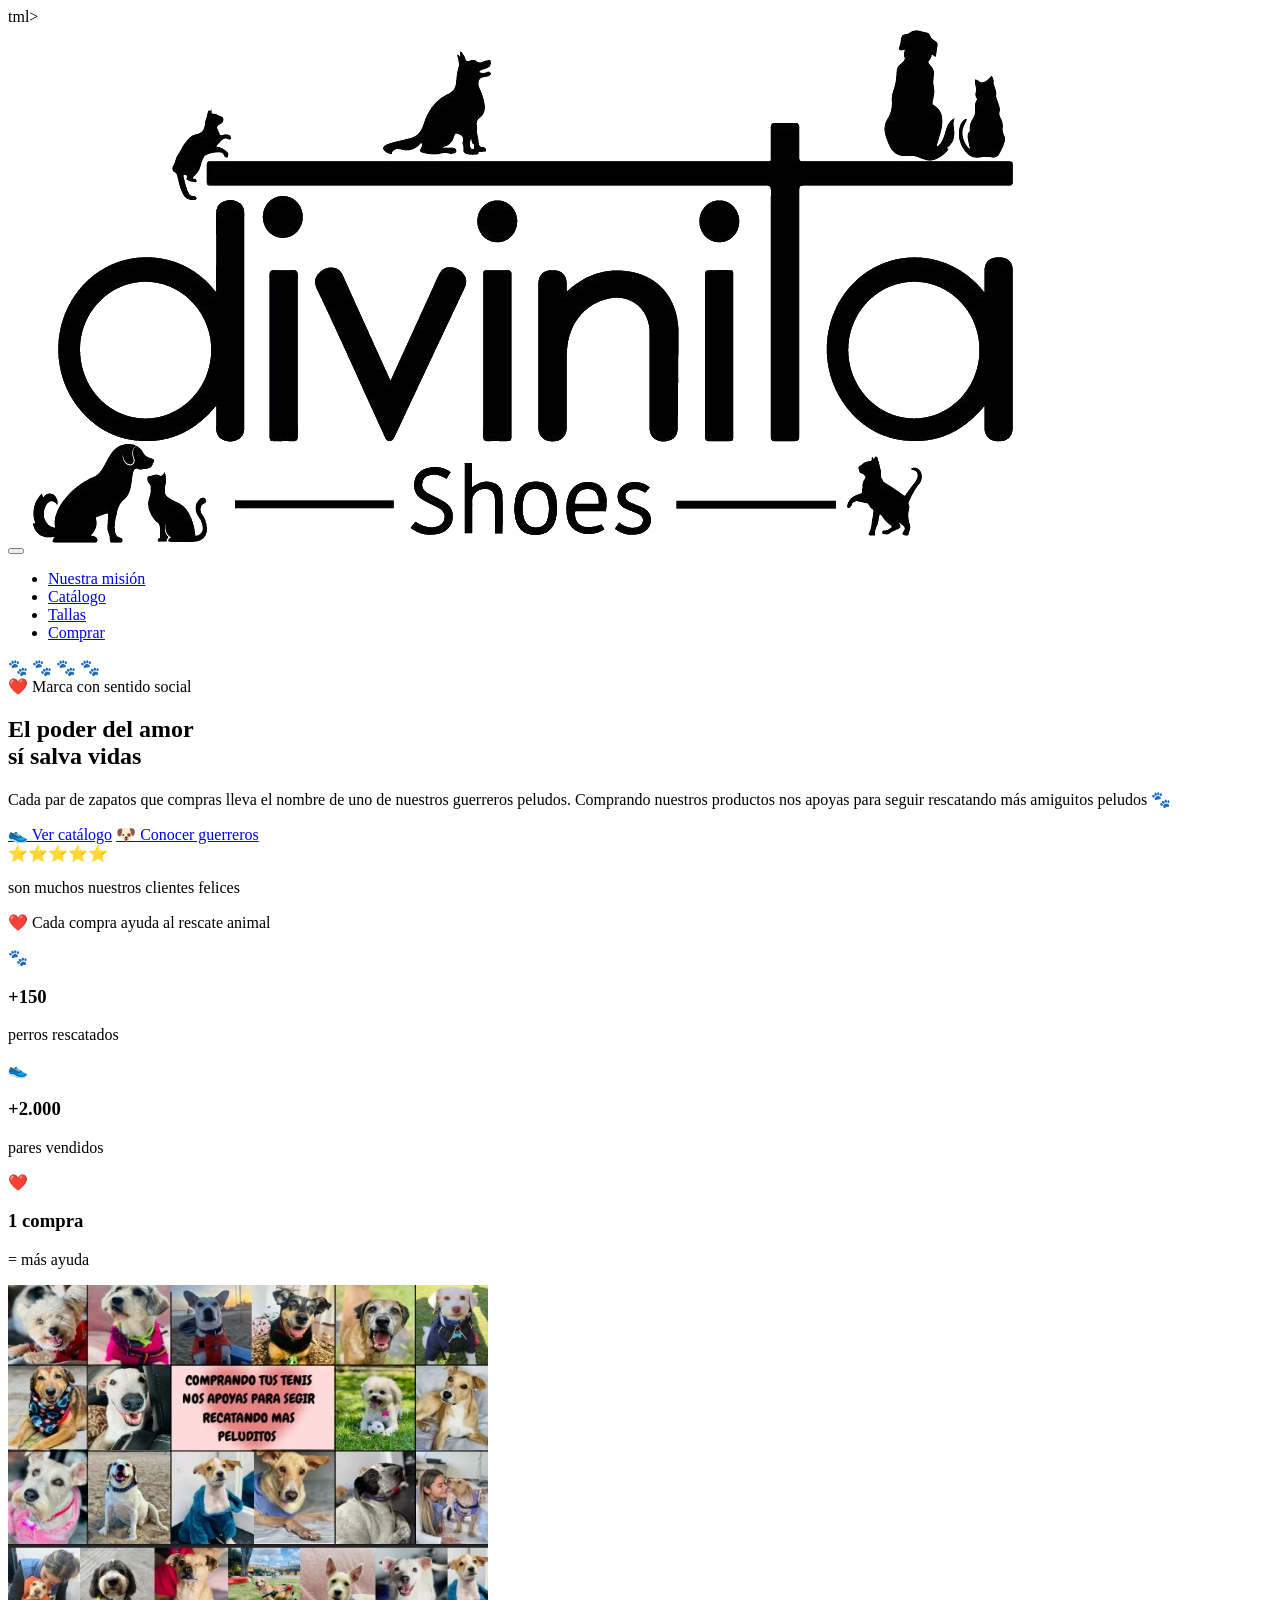
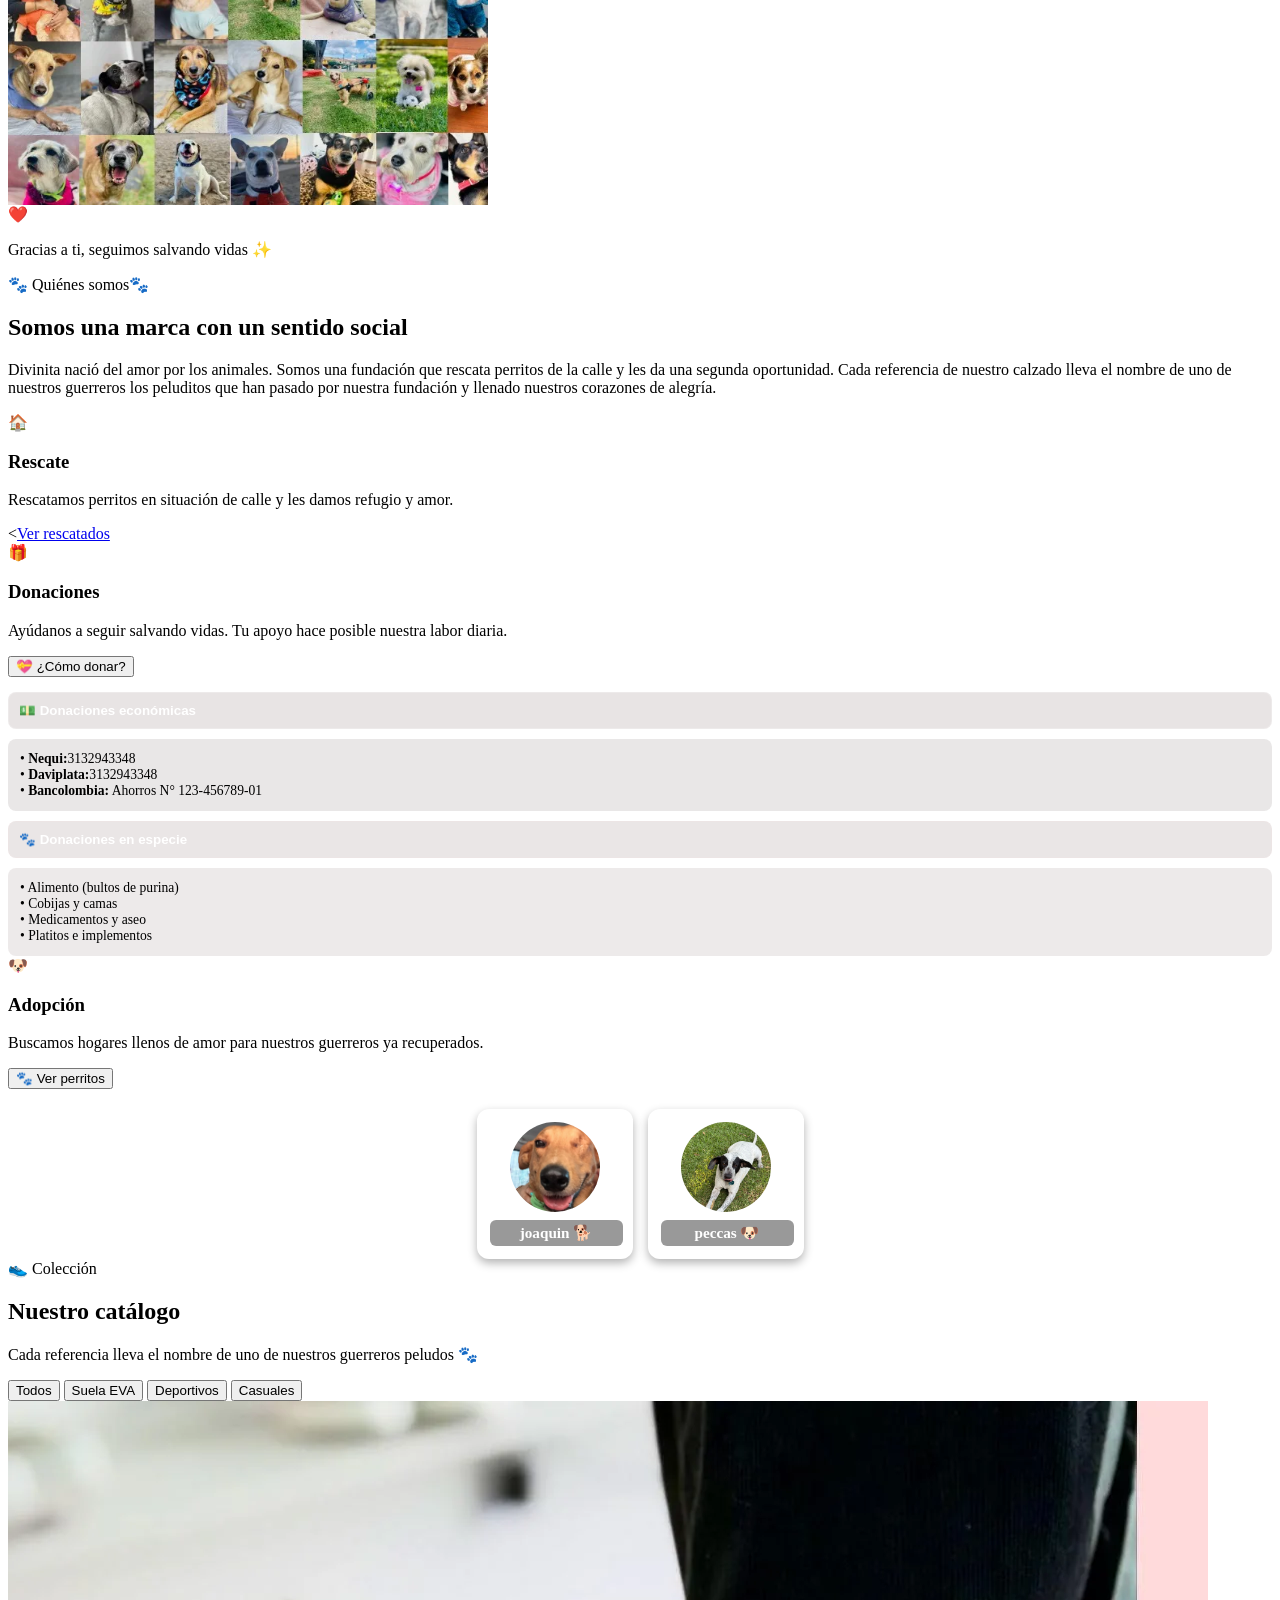
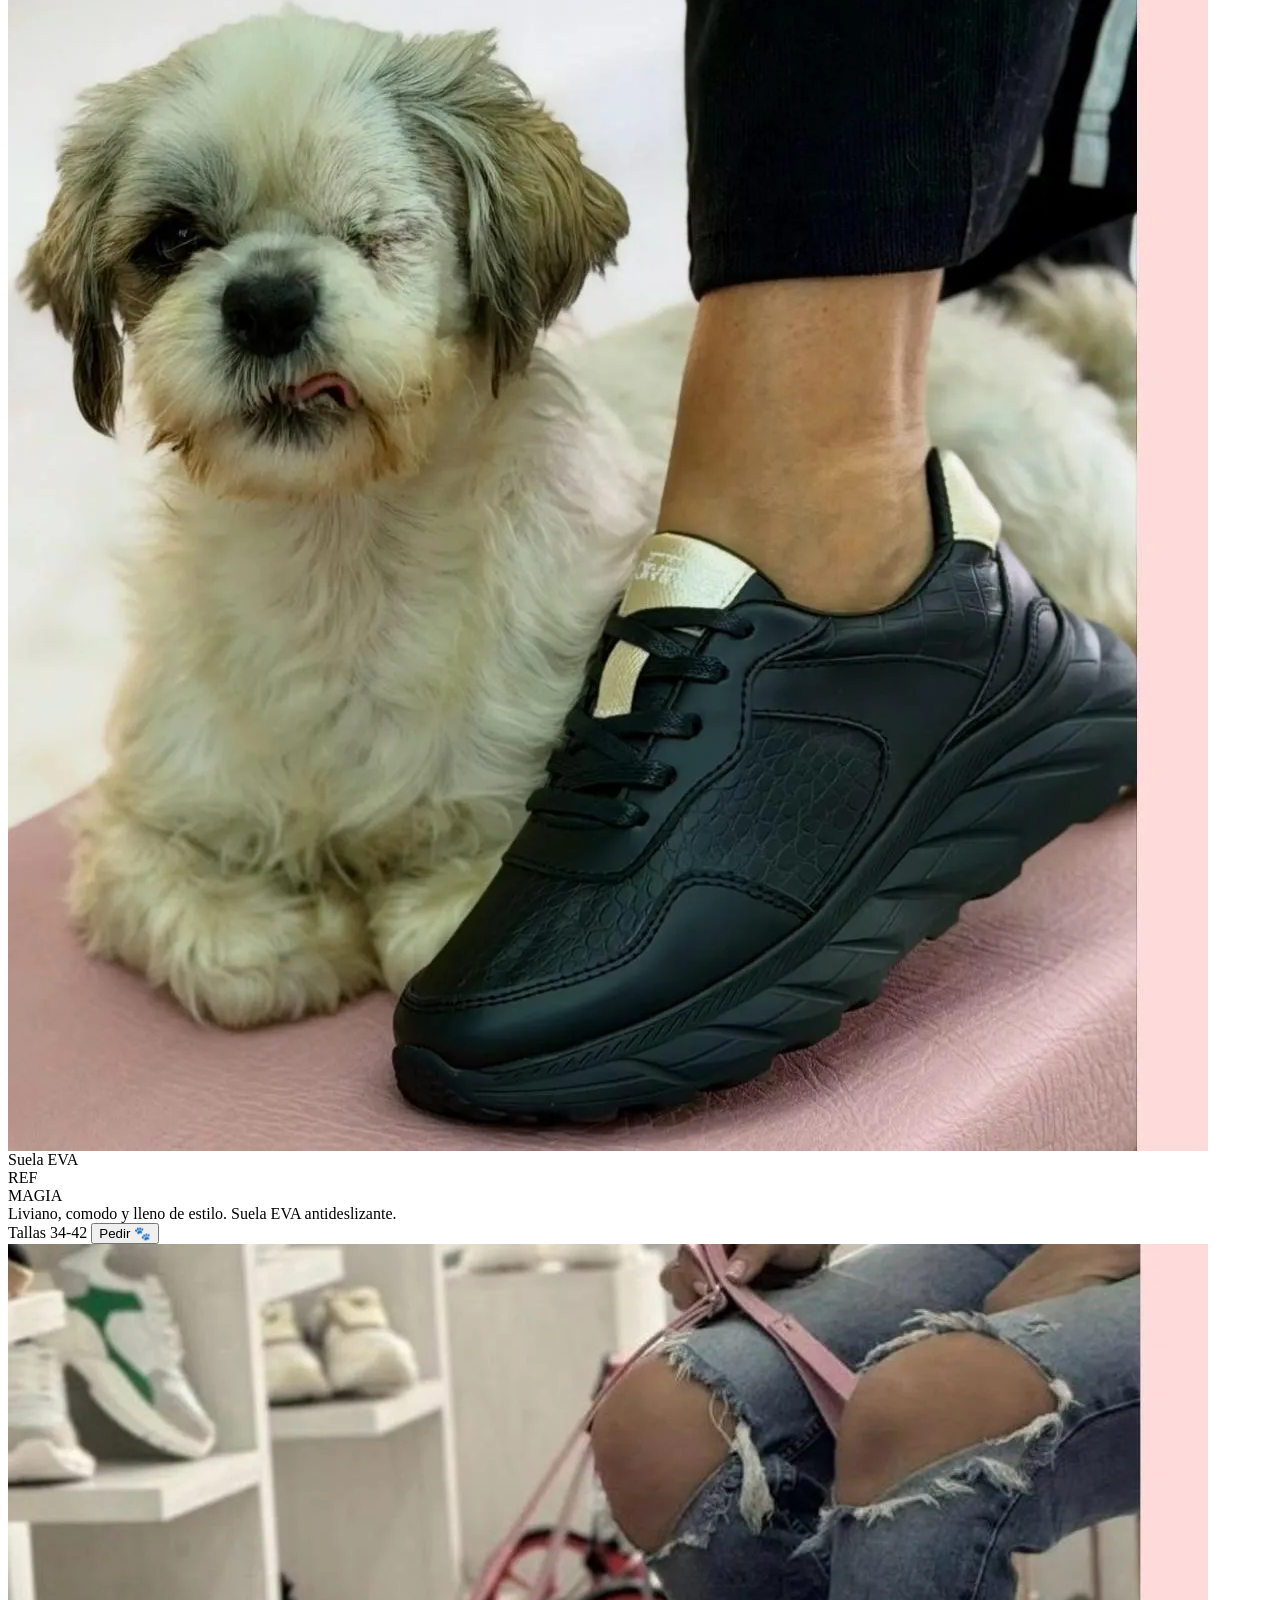
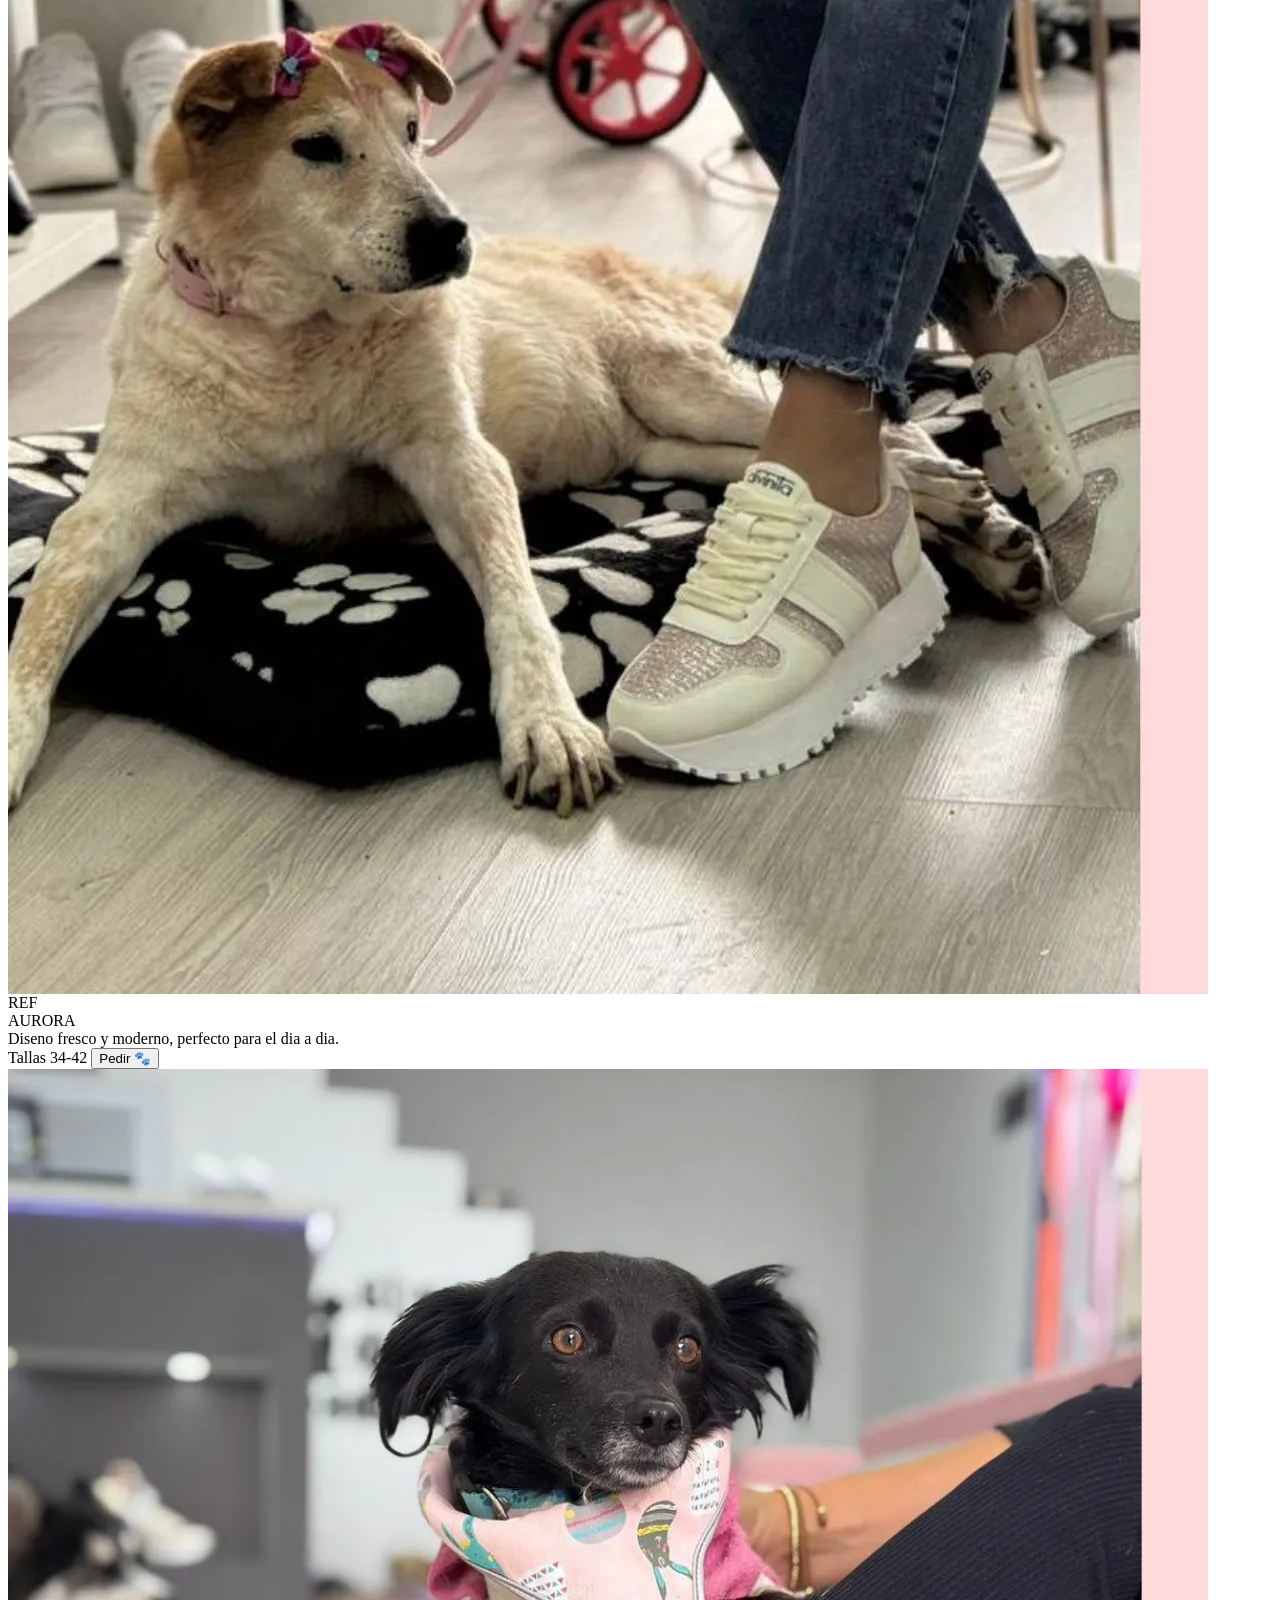
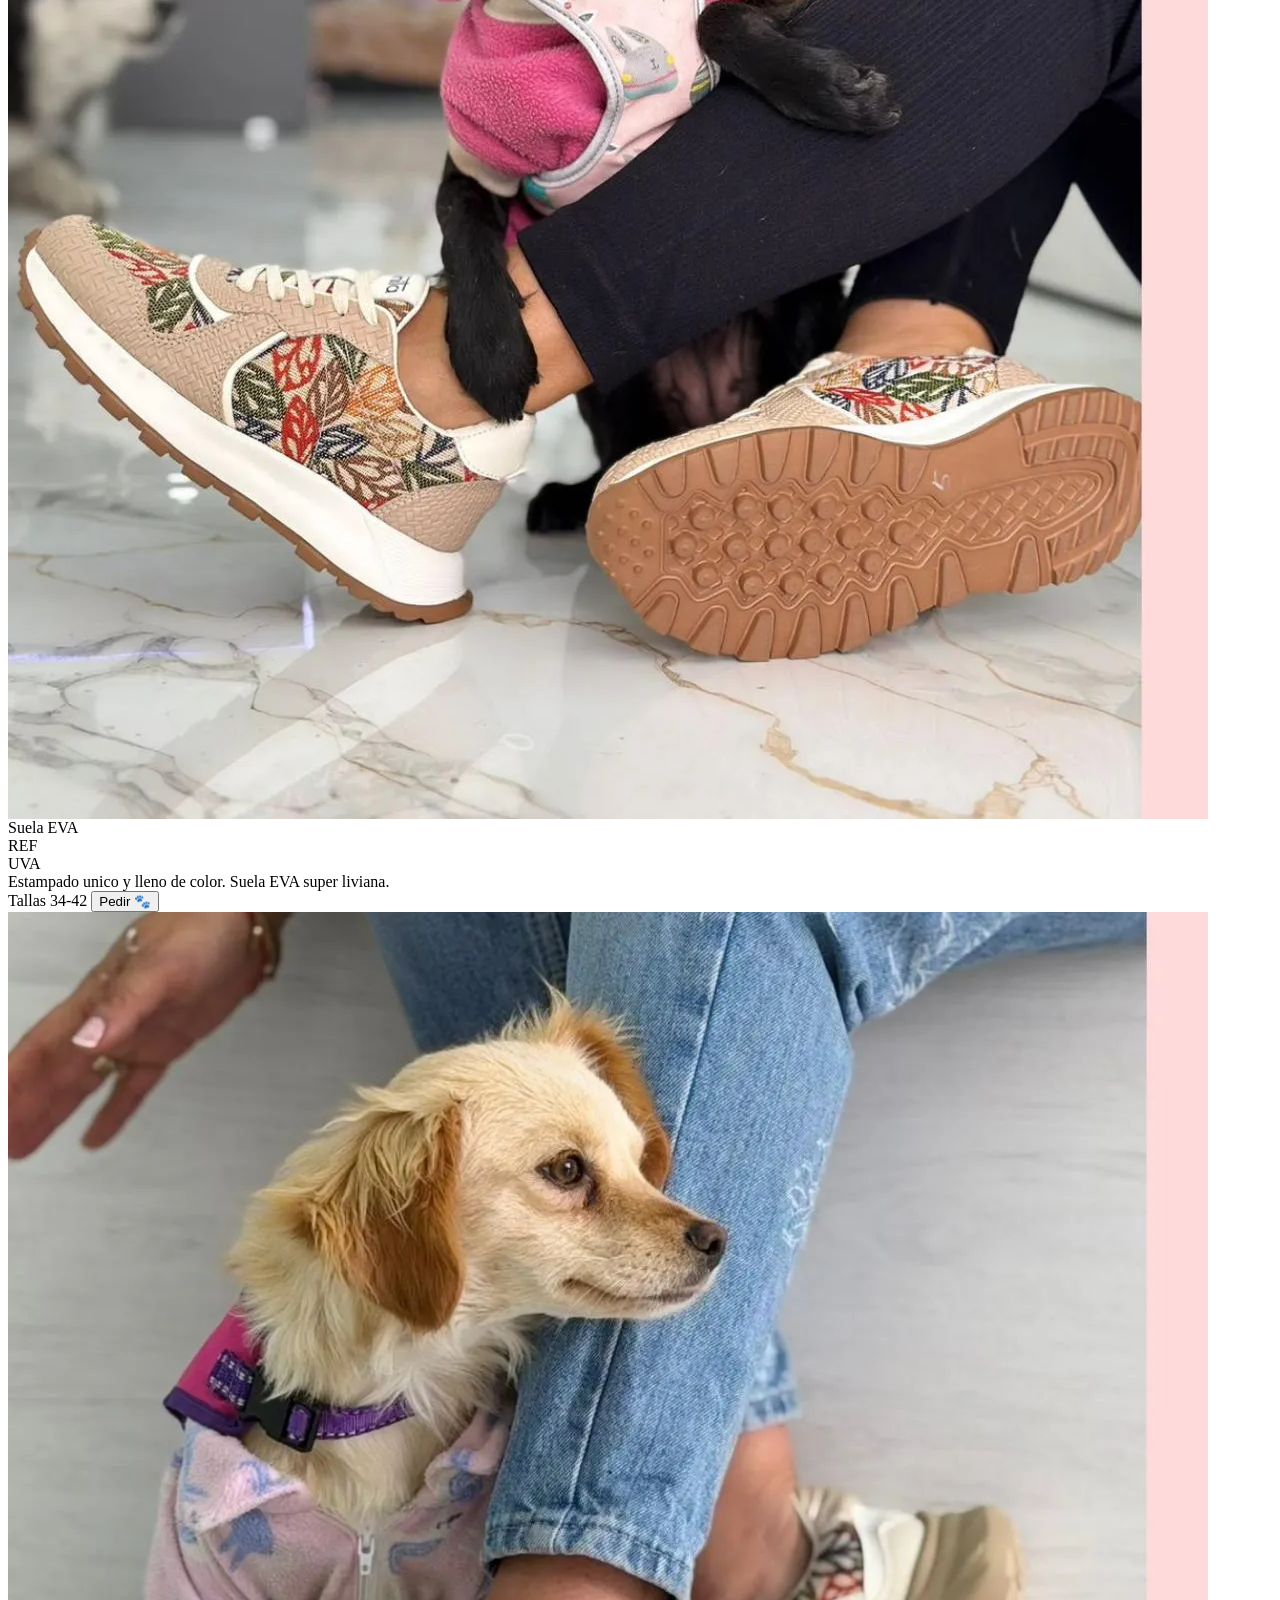
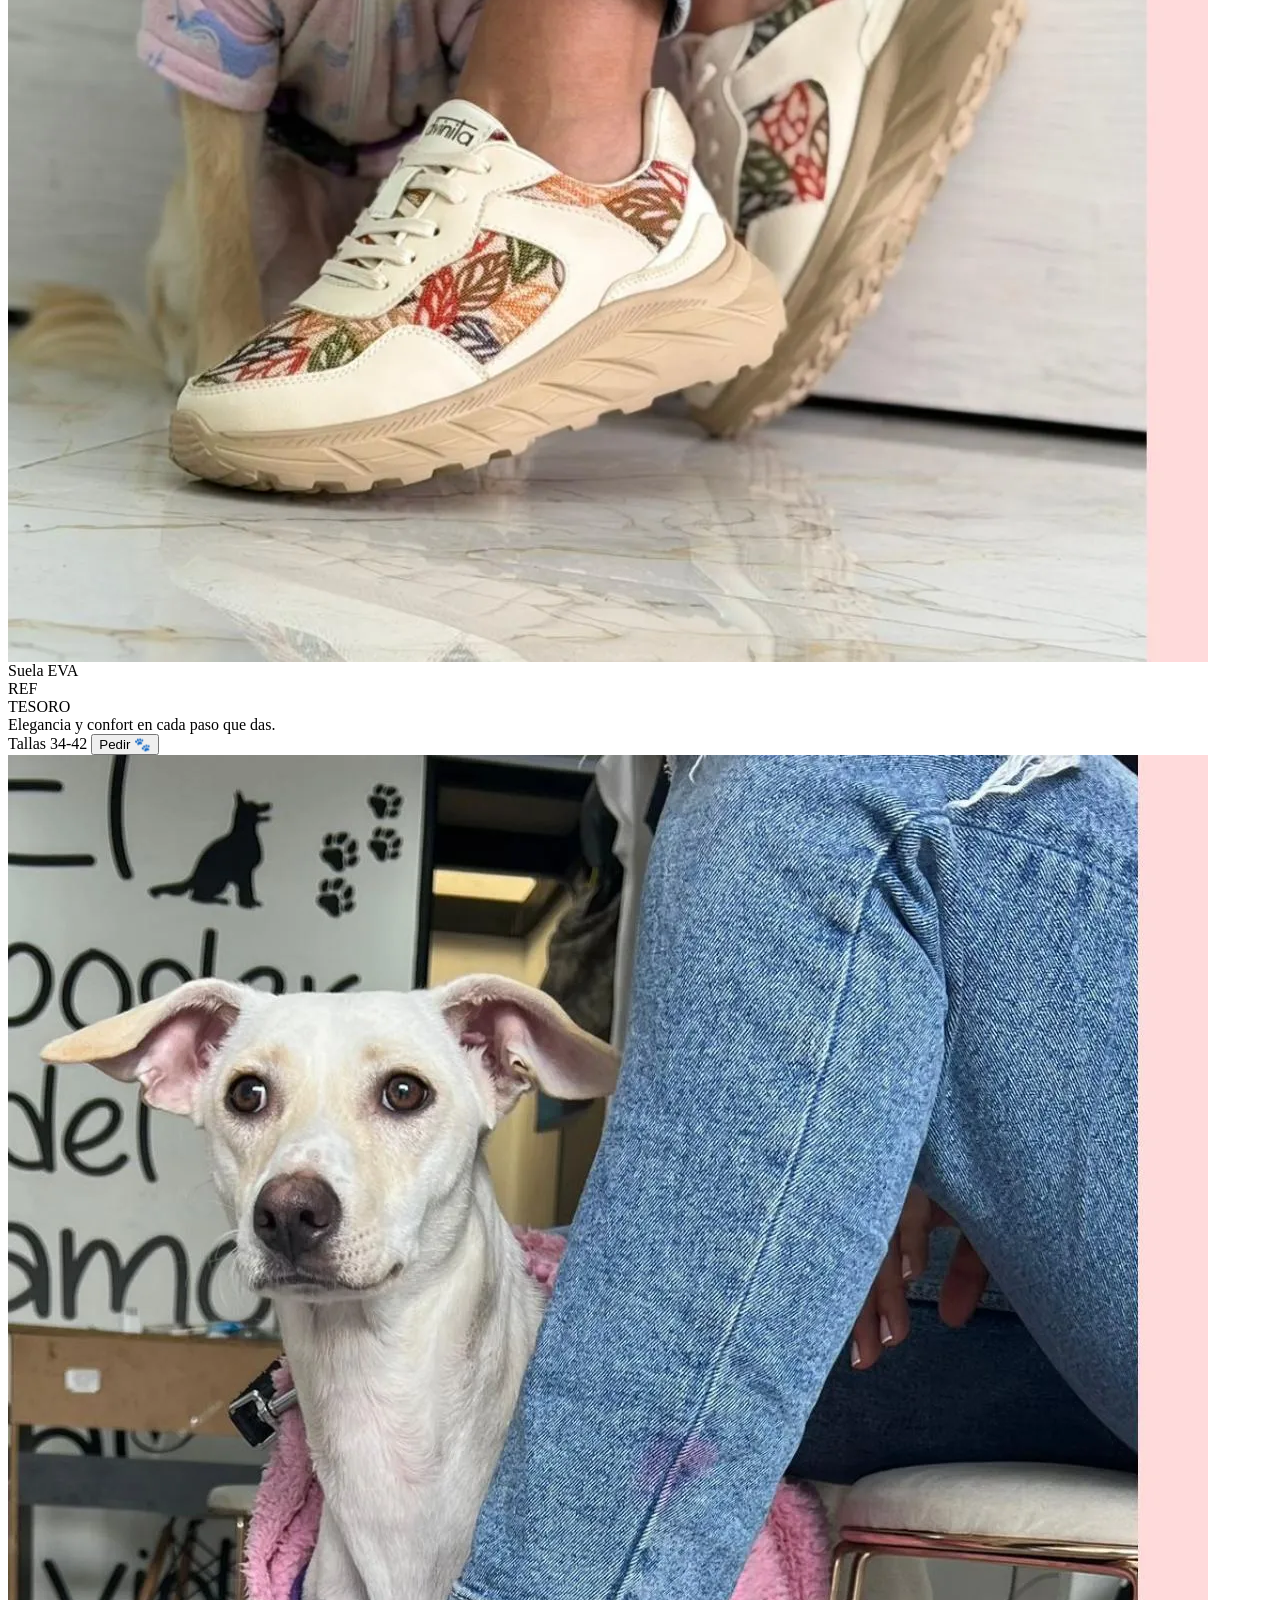
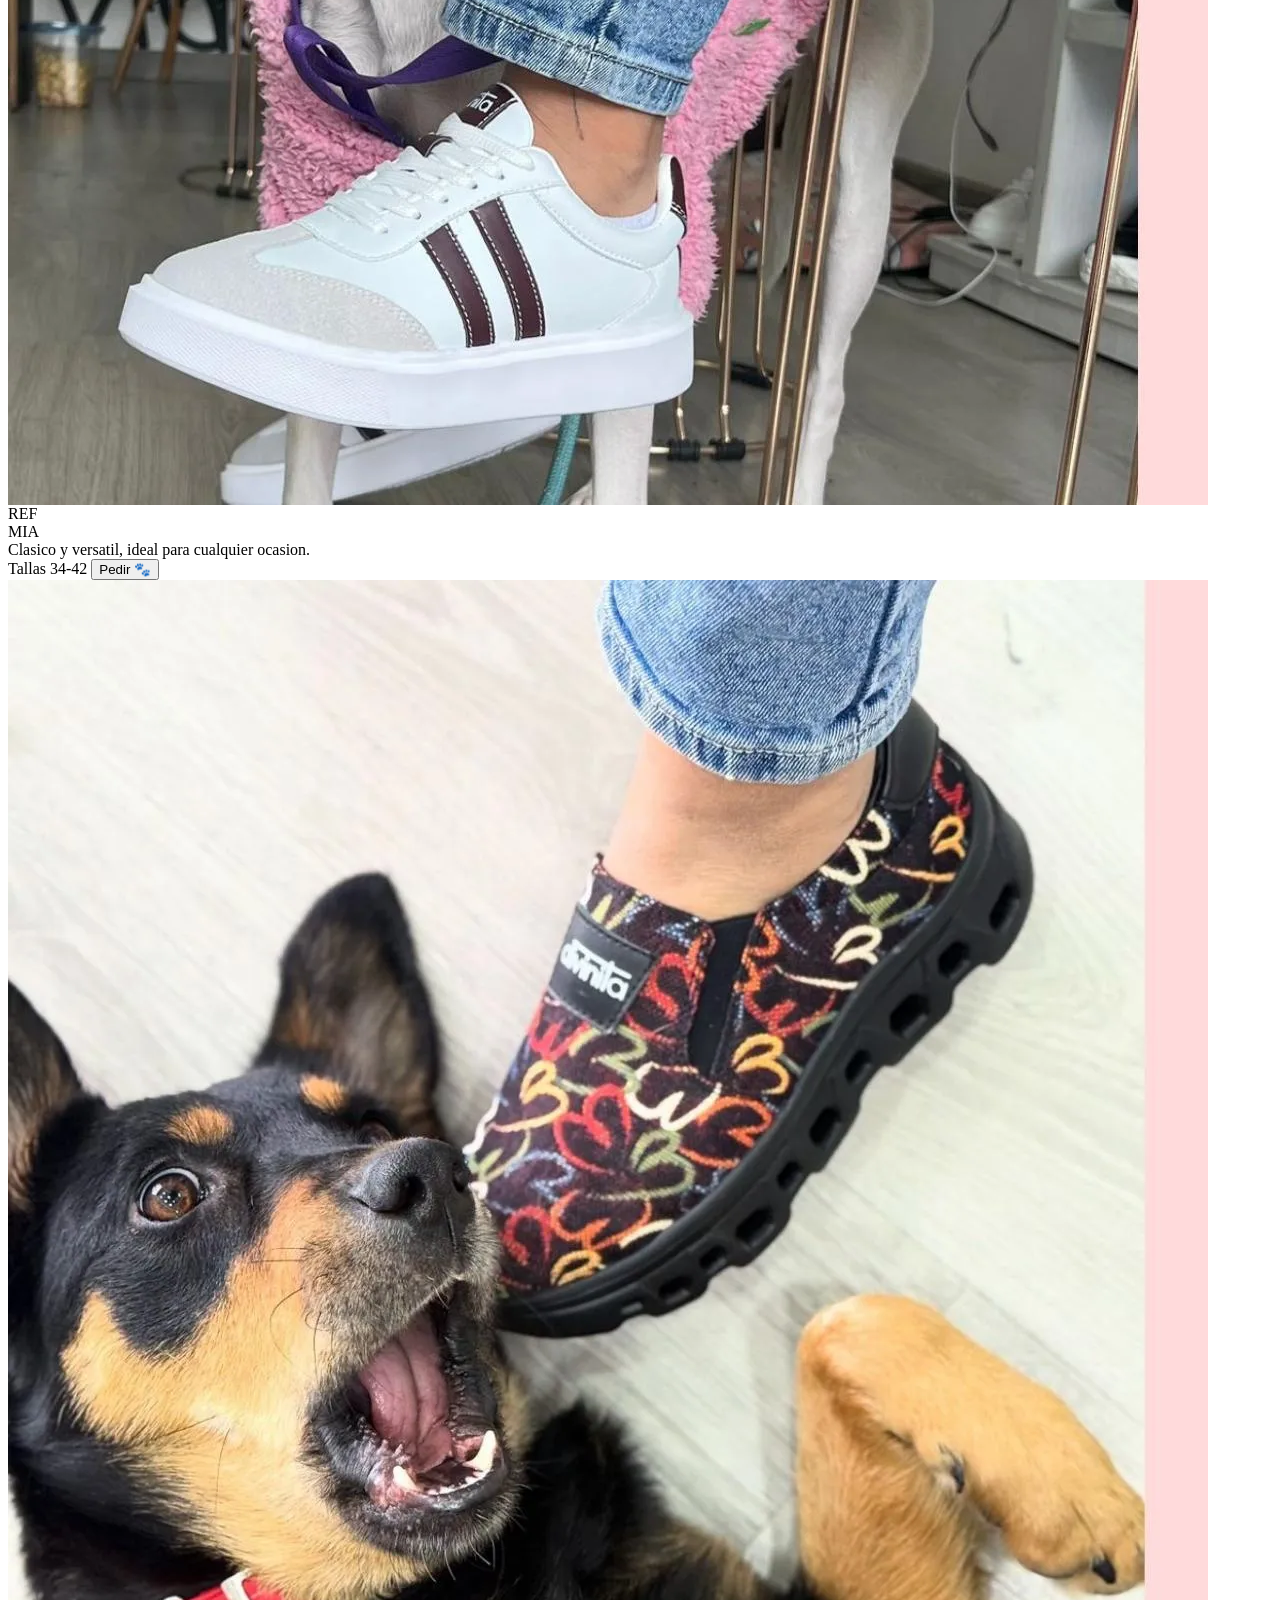
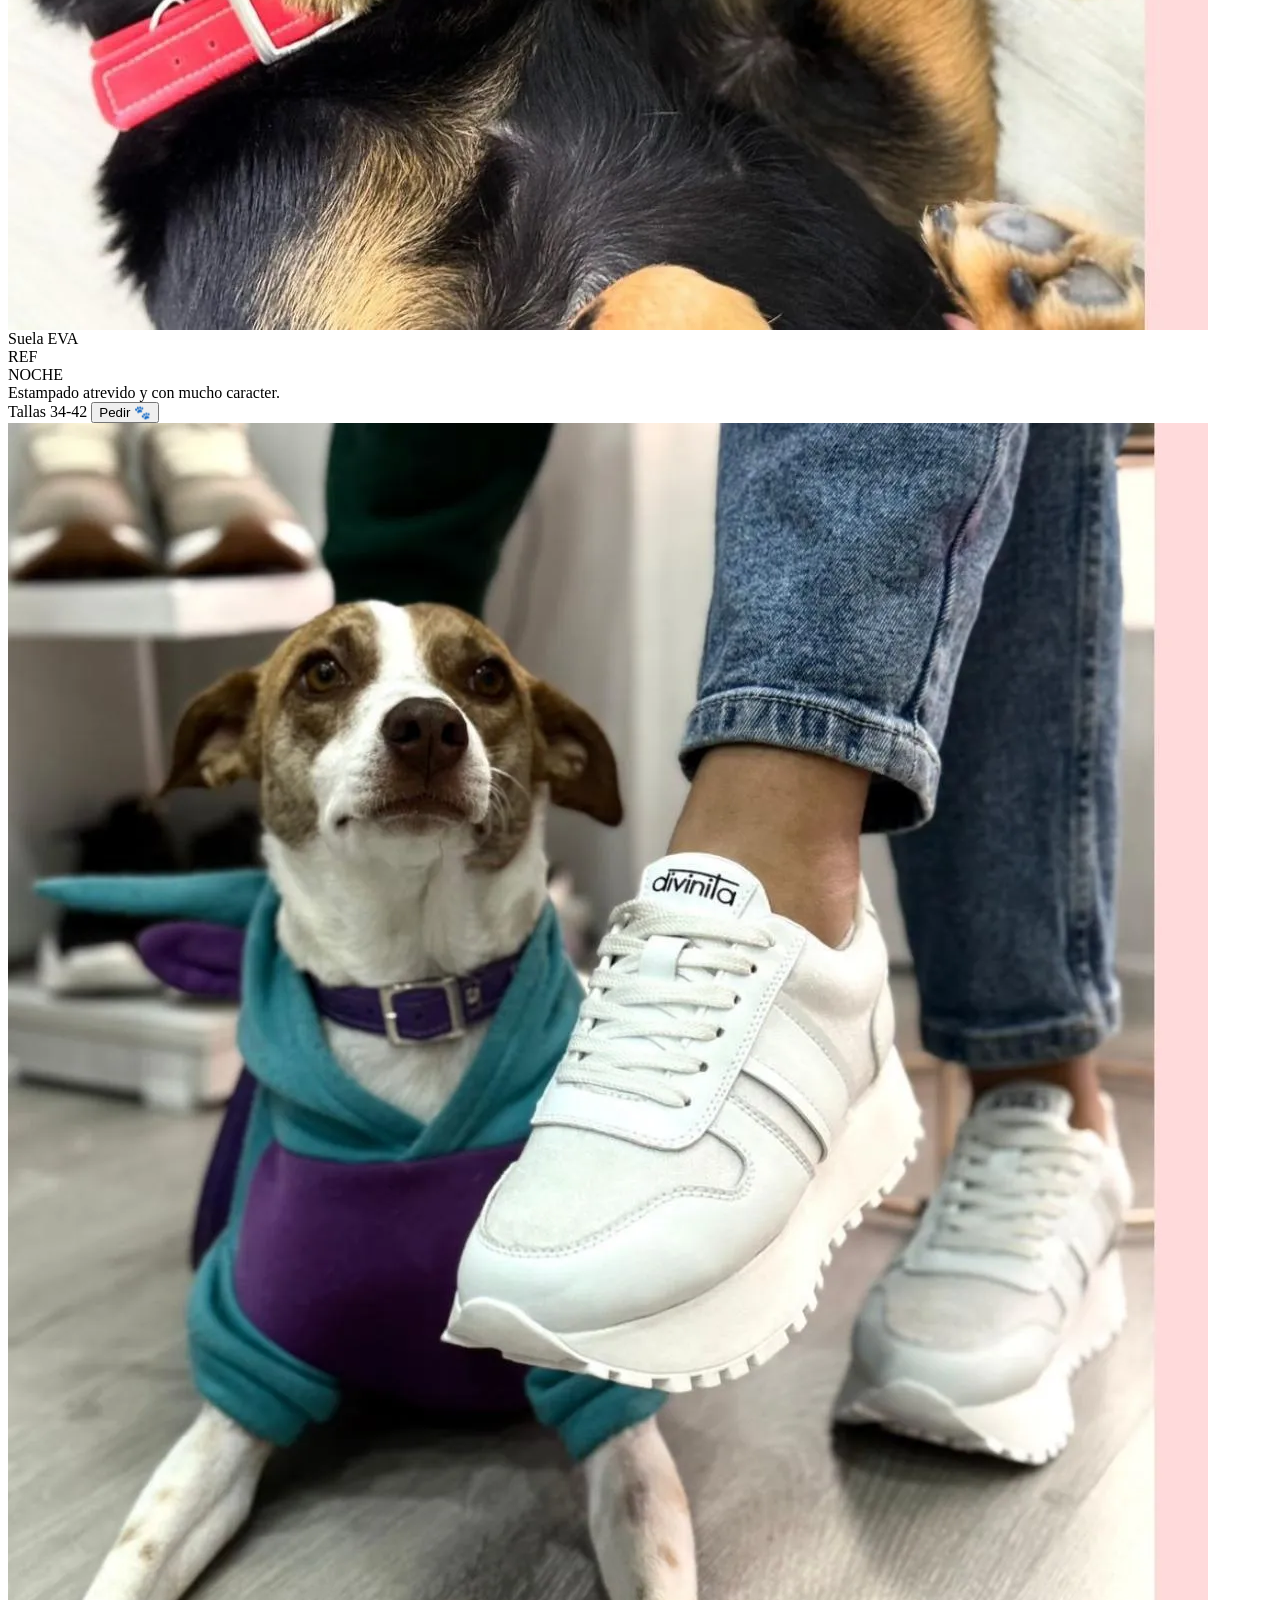
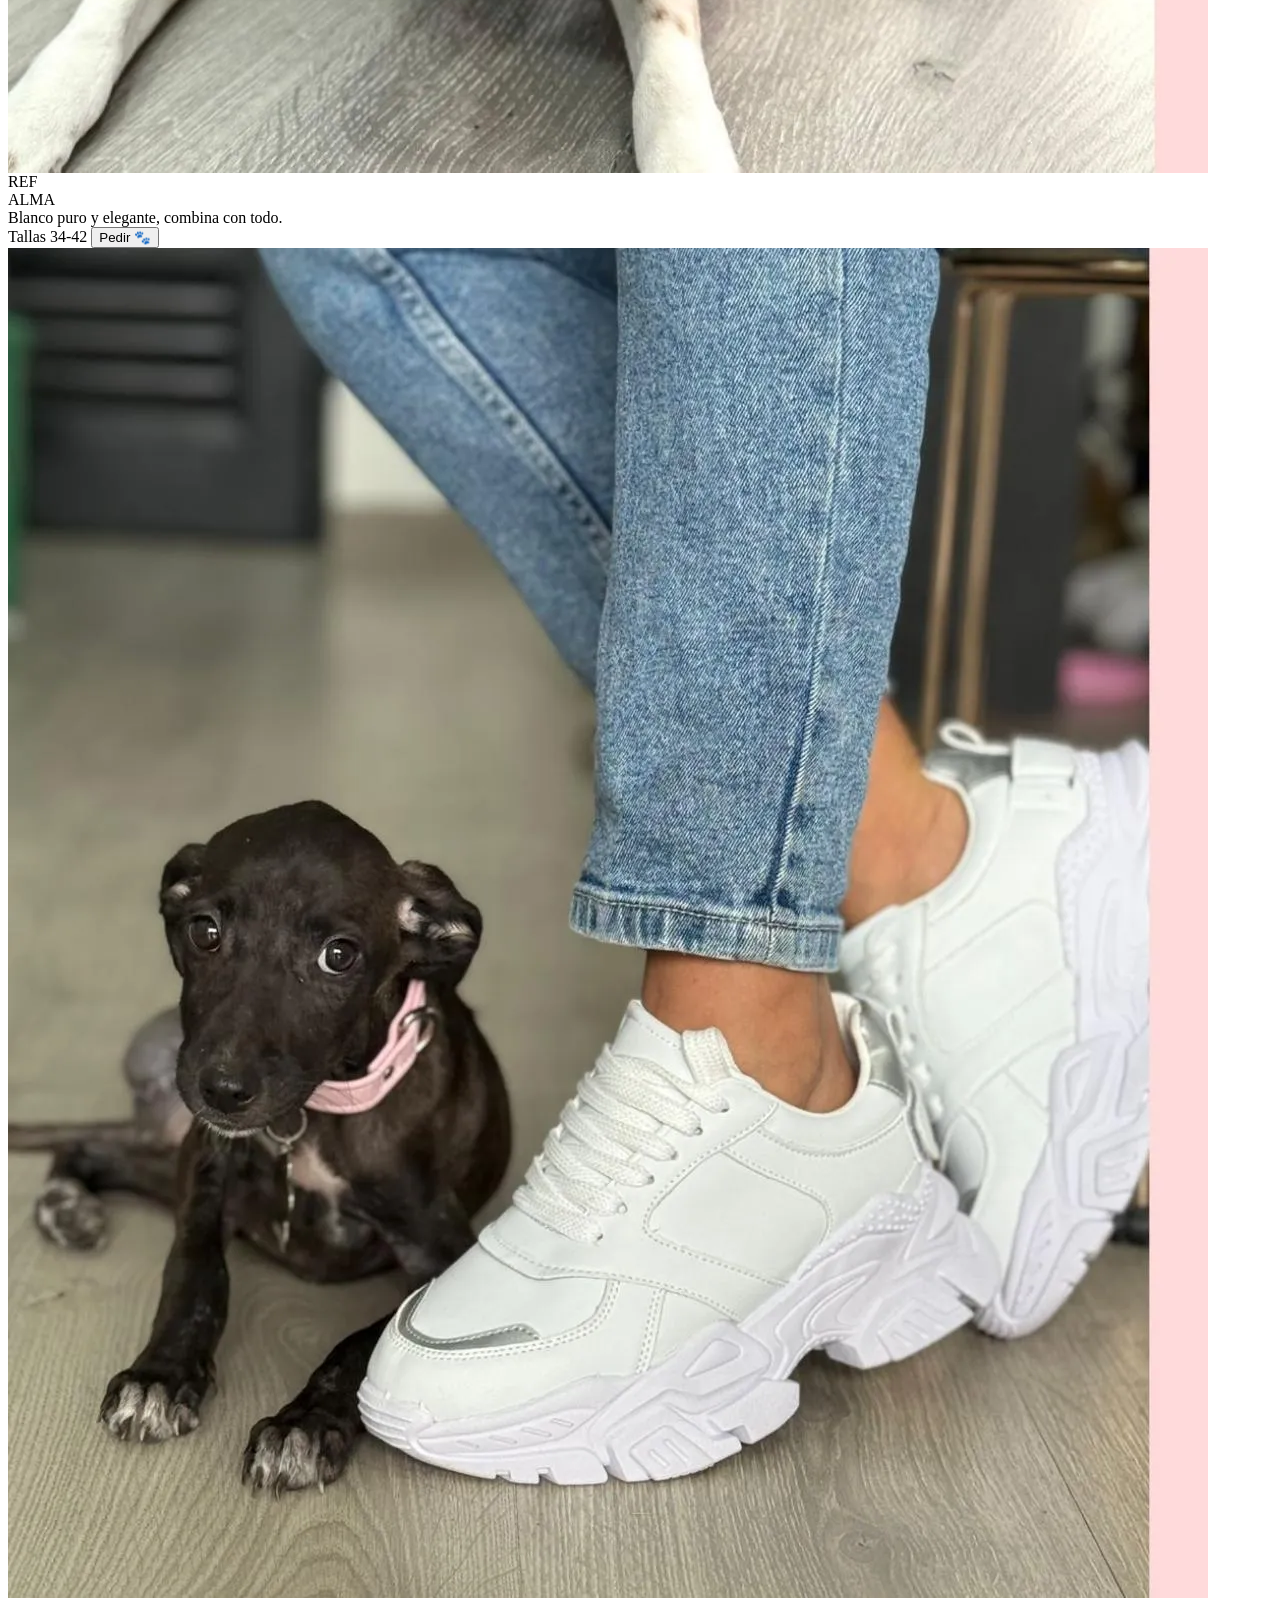
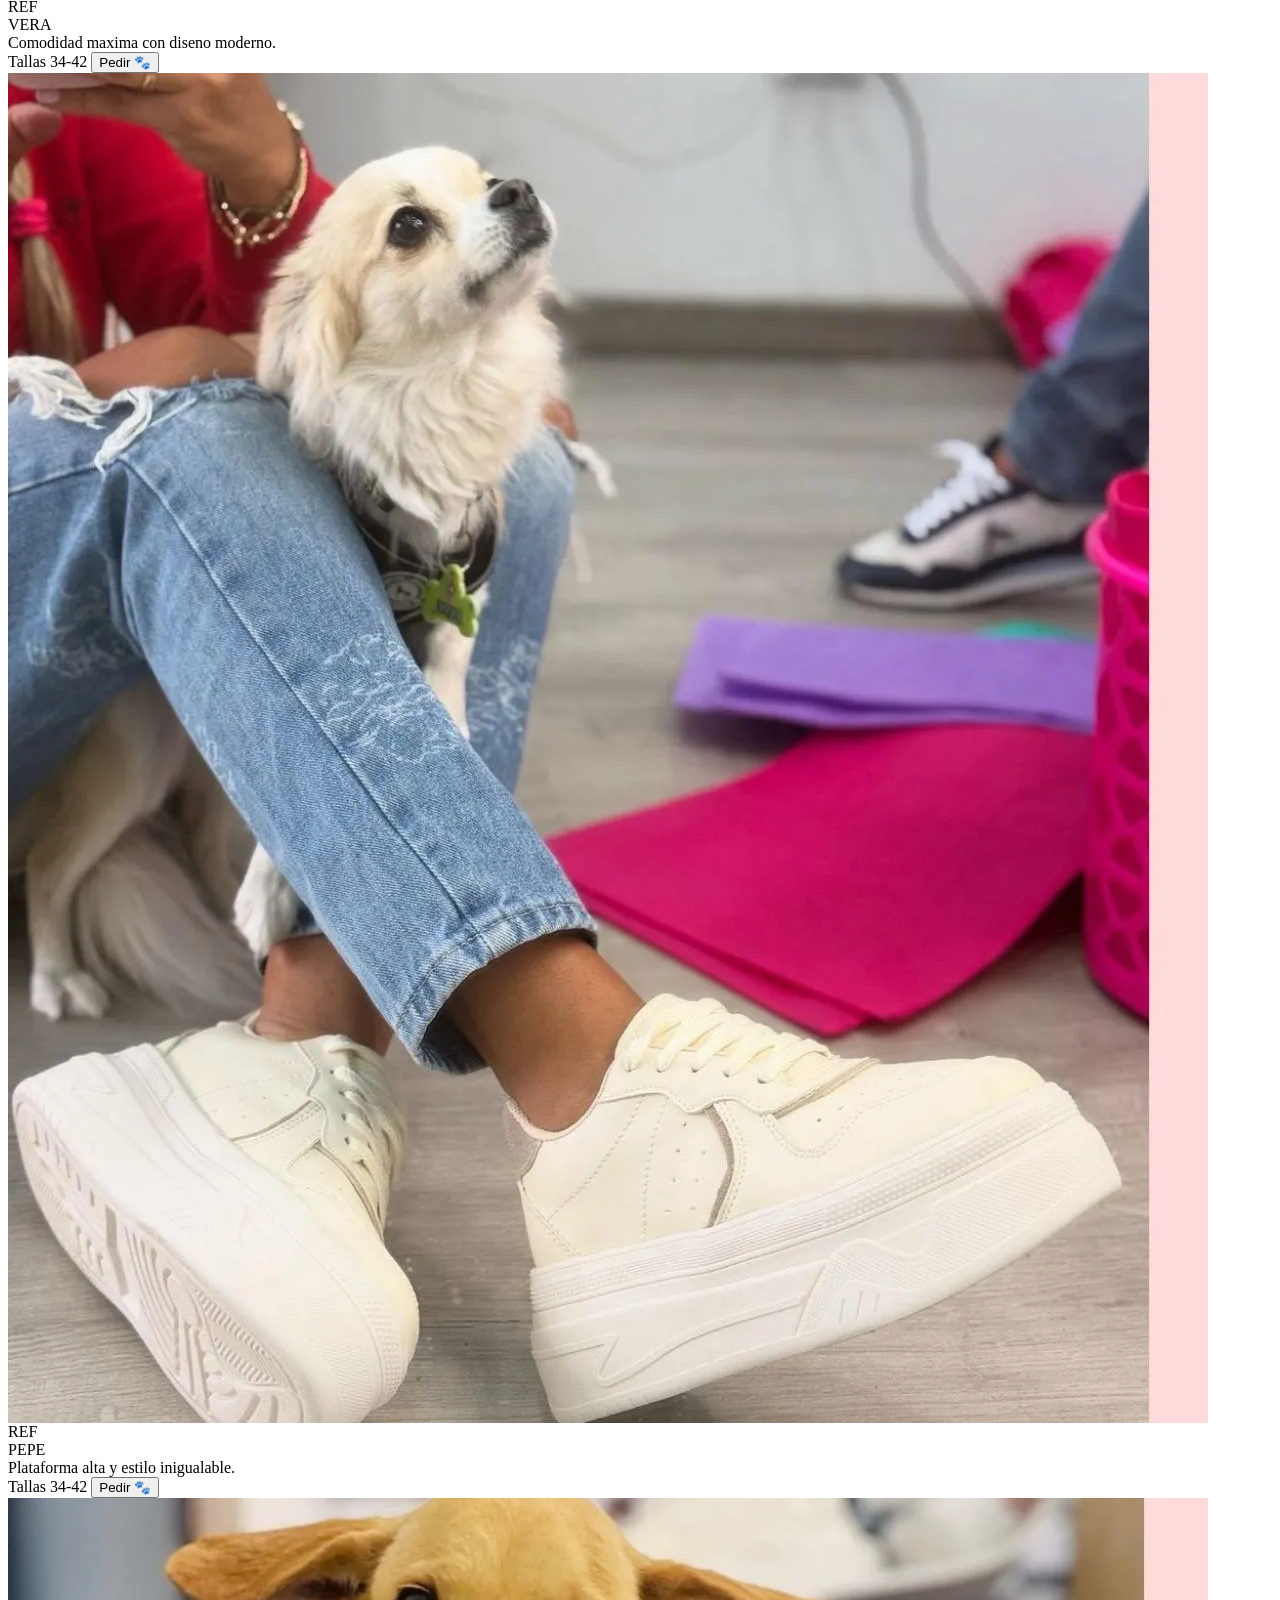
==== commit 48cdcf72: "Revertir: volver a CSS original sin minificar" ====
--- a/index.html
+++ b/index.html
@@ -5,7 +5,7 @@
   <meta name="viewport" content="width=device-width, initial-scale=1.0" />
   <title>Divinita — El poder del amor salva vidas</title>
   <link rel="preload" as="image" href="img/fondo_perritos2.webp" fetchpriority="high">
-  <link rel="stylesheet" href="css/estyles.css" />
+  <link rel="stylesheet" href=css/estyles.css" />
 </head>
 <body>
  
@@ -14,7 +14,7 @@
     <div class="nav-logo">
        <img src="img/logo2.png" alt="Logo Divinita" class="logo-img">
     </div>
-    <button class="hamburger" id="hamburger">
+    <button class="hamburger" id="hamburger" aria-label="Abrir menú de navegación">
       <span></span>
       <span></span>
       <span></span>
@@ -100,6 +100,7 @@
 
   </section>
  
+  <main>
   <!-- ── MISION ── -->
   <section id="mision">
     <div class="mision-inner">
@@ -366,7 +367,7 @@
           <h3>Calculadora rápida</h3>
           <div class="calc-row">
             <input type="number" id="cm-input" placeholder="Ej: 24.0" step="0.1" min="20" max="30" />
-            <button id="calc-btn">Buscar talla</button>
+            <button id="calc-btn" aria-label="Buscar talla según medida">Buscar talla</button>
           </div>
           <div id="calc-result" class="calc-result hidden"></div>
         </div>
@@ -387,7 +388,7 @@
           <p>Cuenta de ahorros</p>
           <p>Eliana Gómez</p>
           <div class="number">66779376215</div>
-          <button class="copy-btn" data-copy="66779376215">Copiar número</button>
+          <button class="copy-btn" data-copy="66779376215" aria-label="Copiar número Bancolombia">Copiar número</button>
         </div>
         <div class="payment-card">
           <span class="icon">🏦</span>
@@ -395,7 +396,7 @@
           <p>Cuenta de ahorros</p>
           <p>Eliana Paola Gómez</p>
           <div class="number">458100033083</div>
-          <button class="copy-btn" data-copy="458100033083">Copiar número</button>
+          <button class="copy-btn" data-copy="458100033083" aria-label="Copiar número Davivienda">Copiar número</button>
         </div>
         <div class="payment-card">
           <span class="icon">📱</span>
@@ -403,7 +404,7 @@
           <p>Transferencia rápida</p>
           <p>También aceptamos estas apps</p>
           <div class="number">3132943348</div>
-          <button class="copy-btn" data-copy="3132943348">Copiar número</button>
+          <button class="copy-btn" data-copy="3132943348" aria-label="Copiar número Nequi">Copiar número</button>
         </div>
       </div>
       <div class="nequi-note">
@@ -448,6 +449,8 @@
     </a>
   </section>
  
+  </main>
+
   <!-- ── FOOTER ── -->
   <footer>
     <p>💗 Hecho con amor por <strong>Divinita al Rescate</strong> — El poder del amor salva vidas 🐾</p>
@@ -518,3 +521,5 @@
 </html>
 
 
+
+
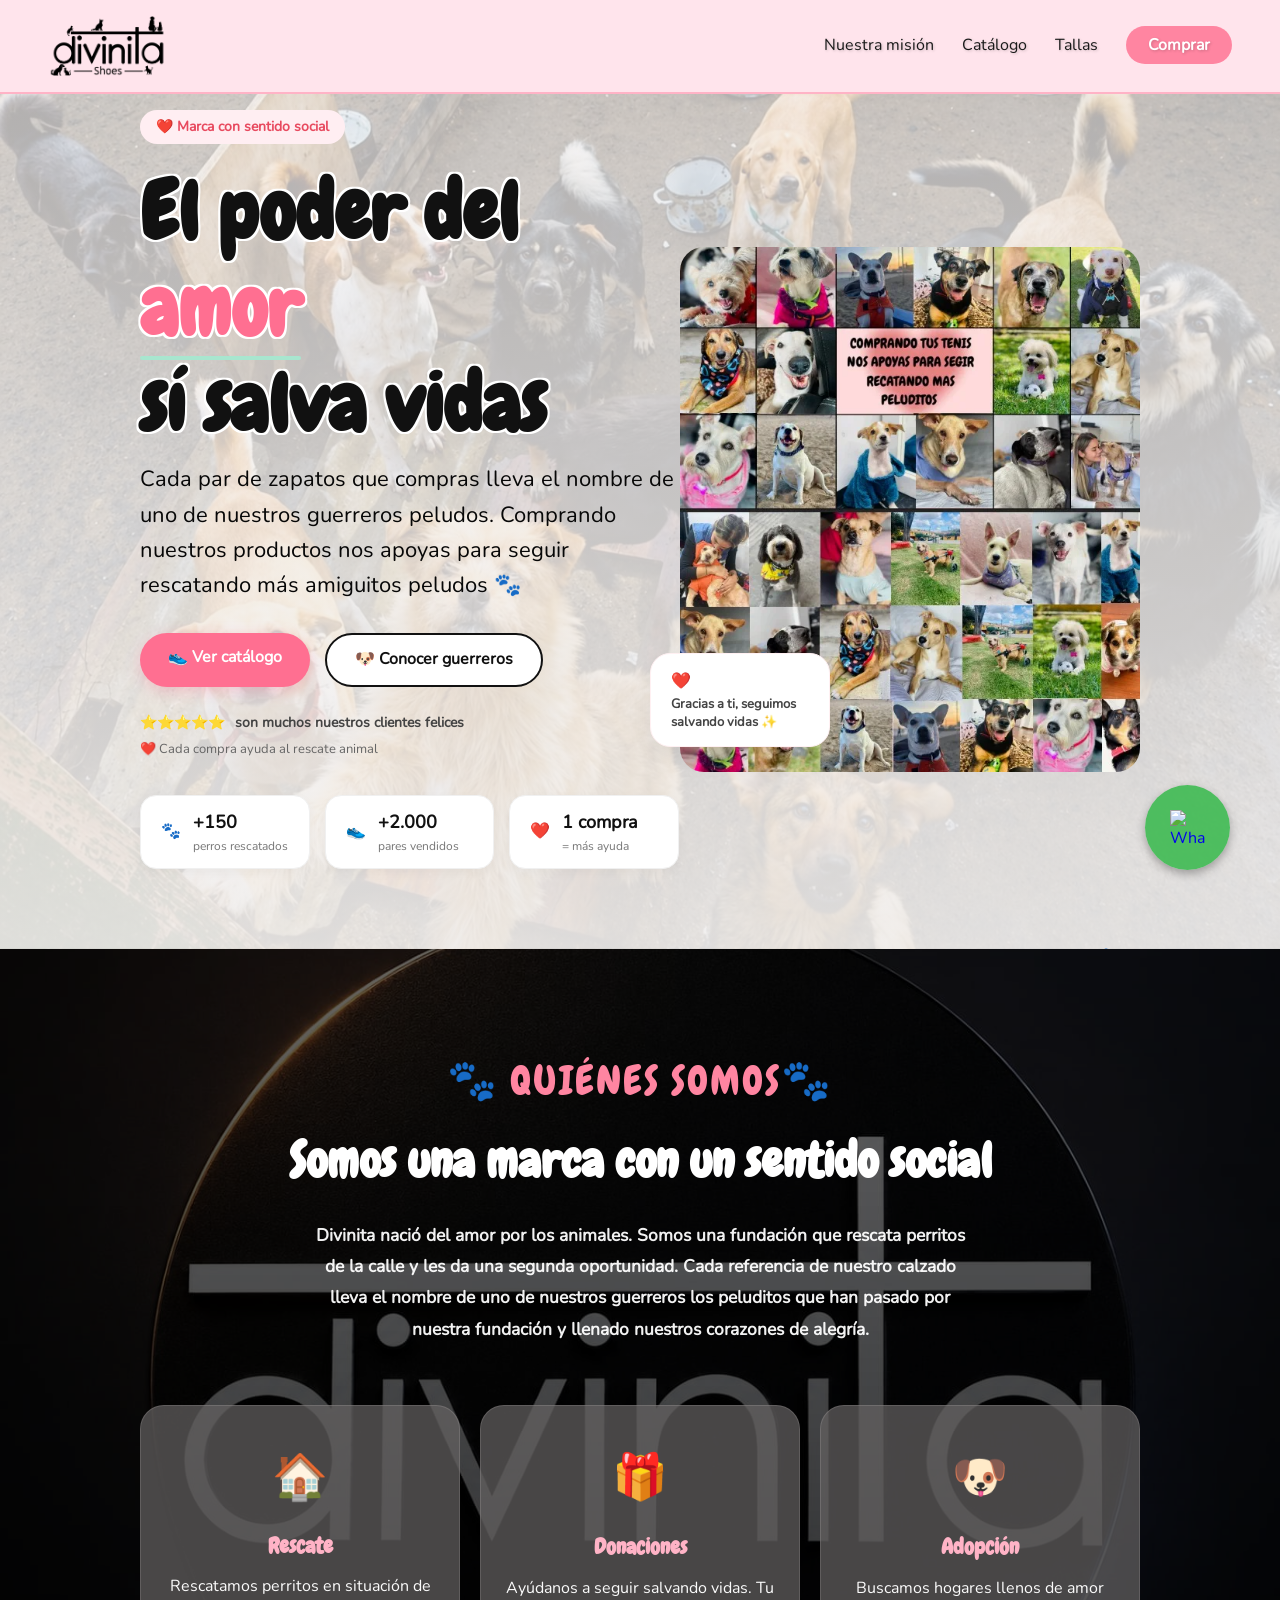
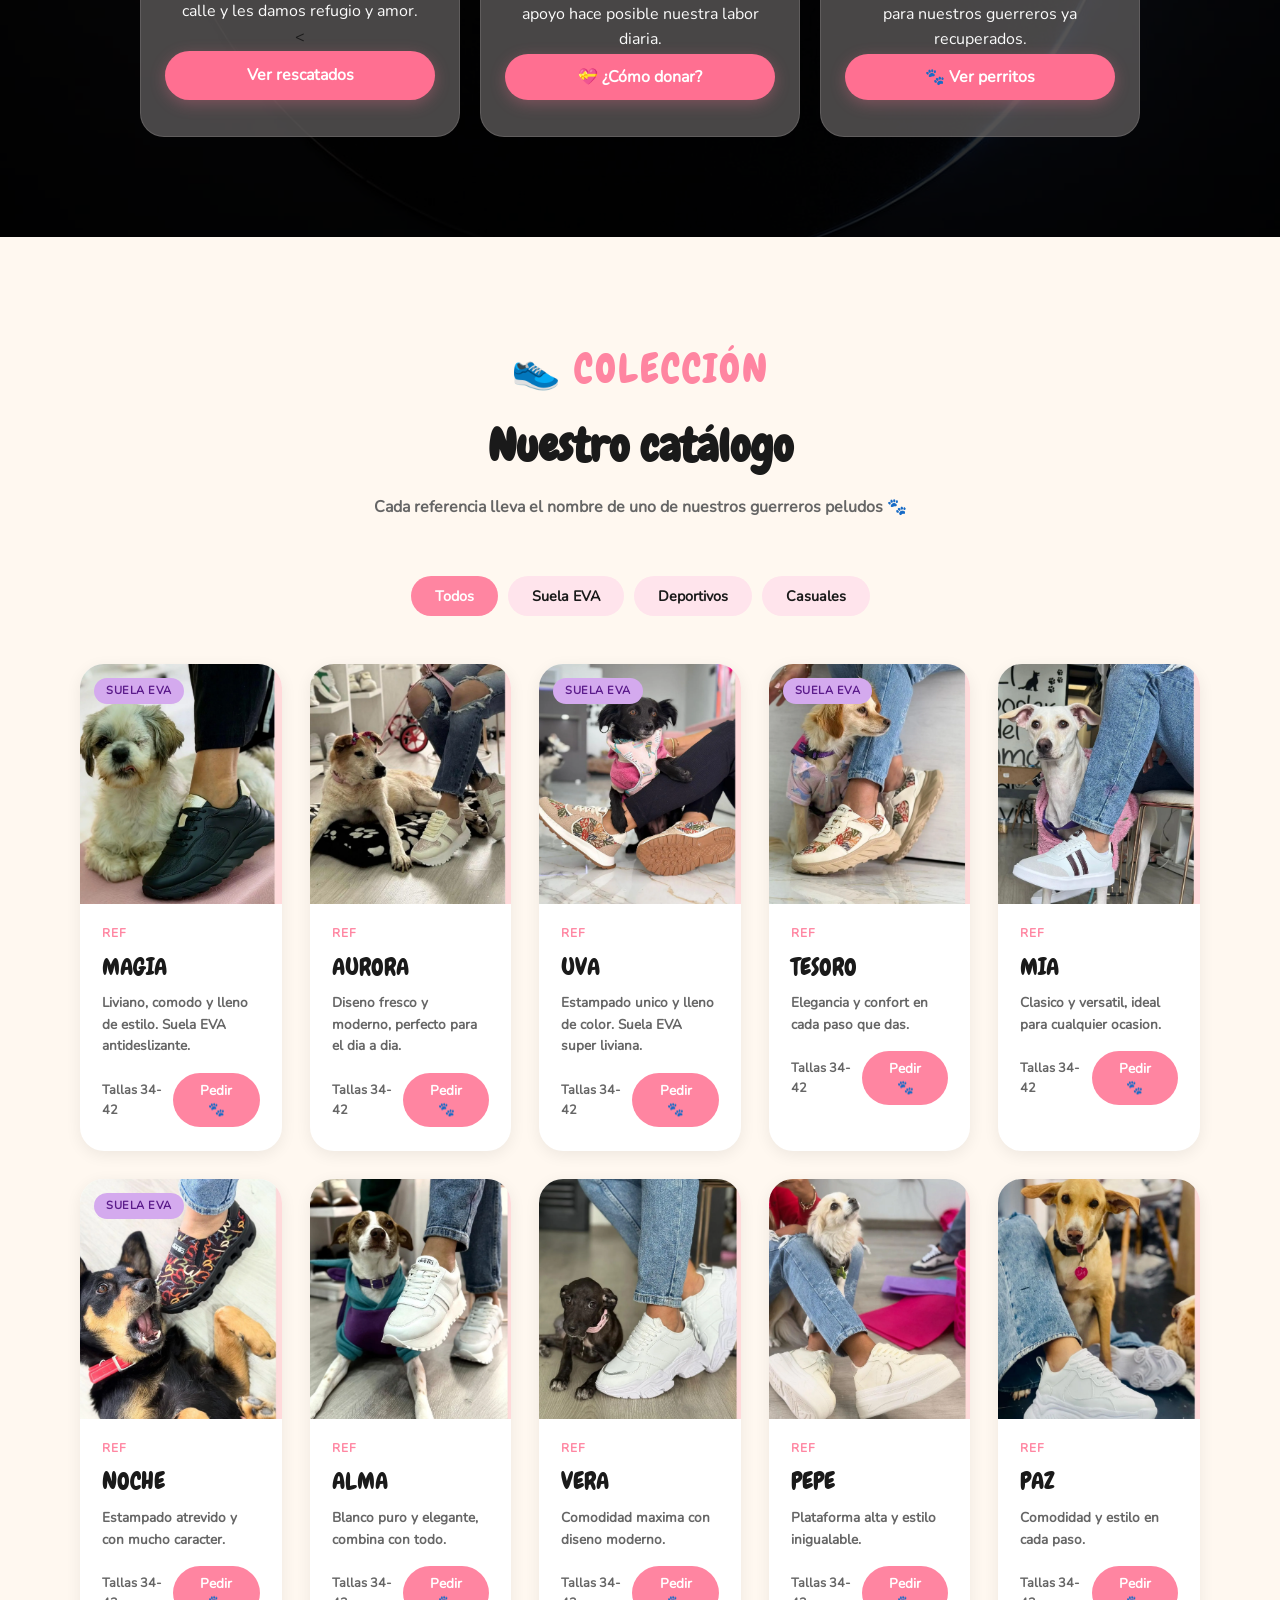
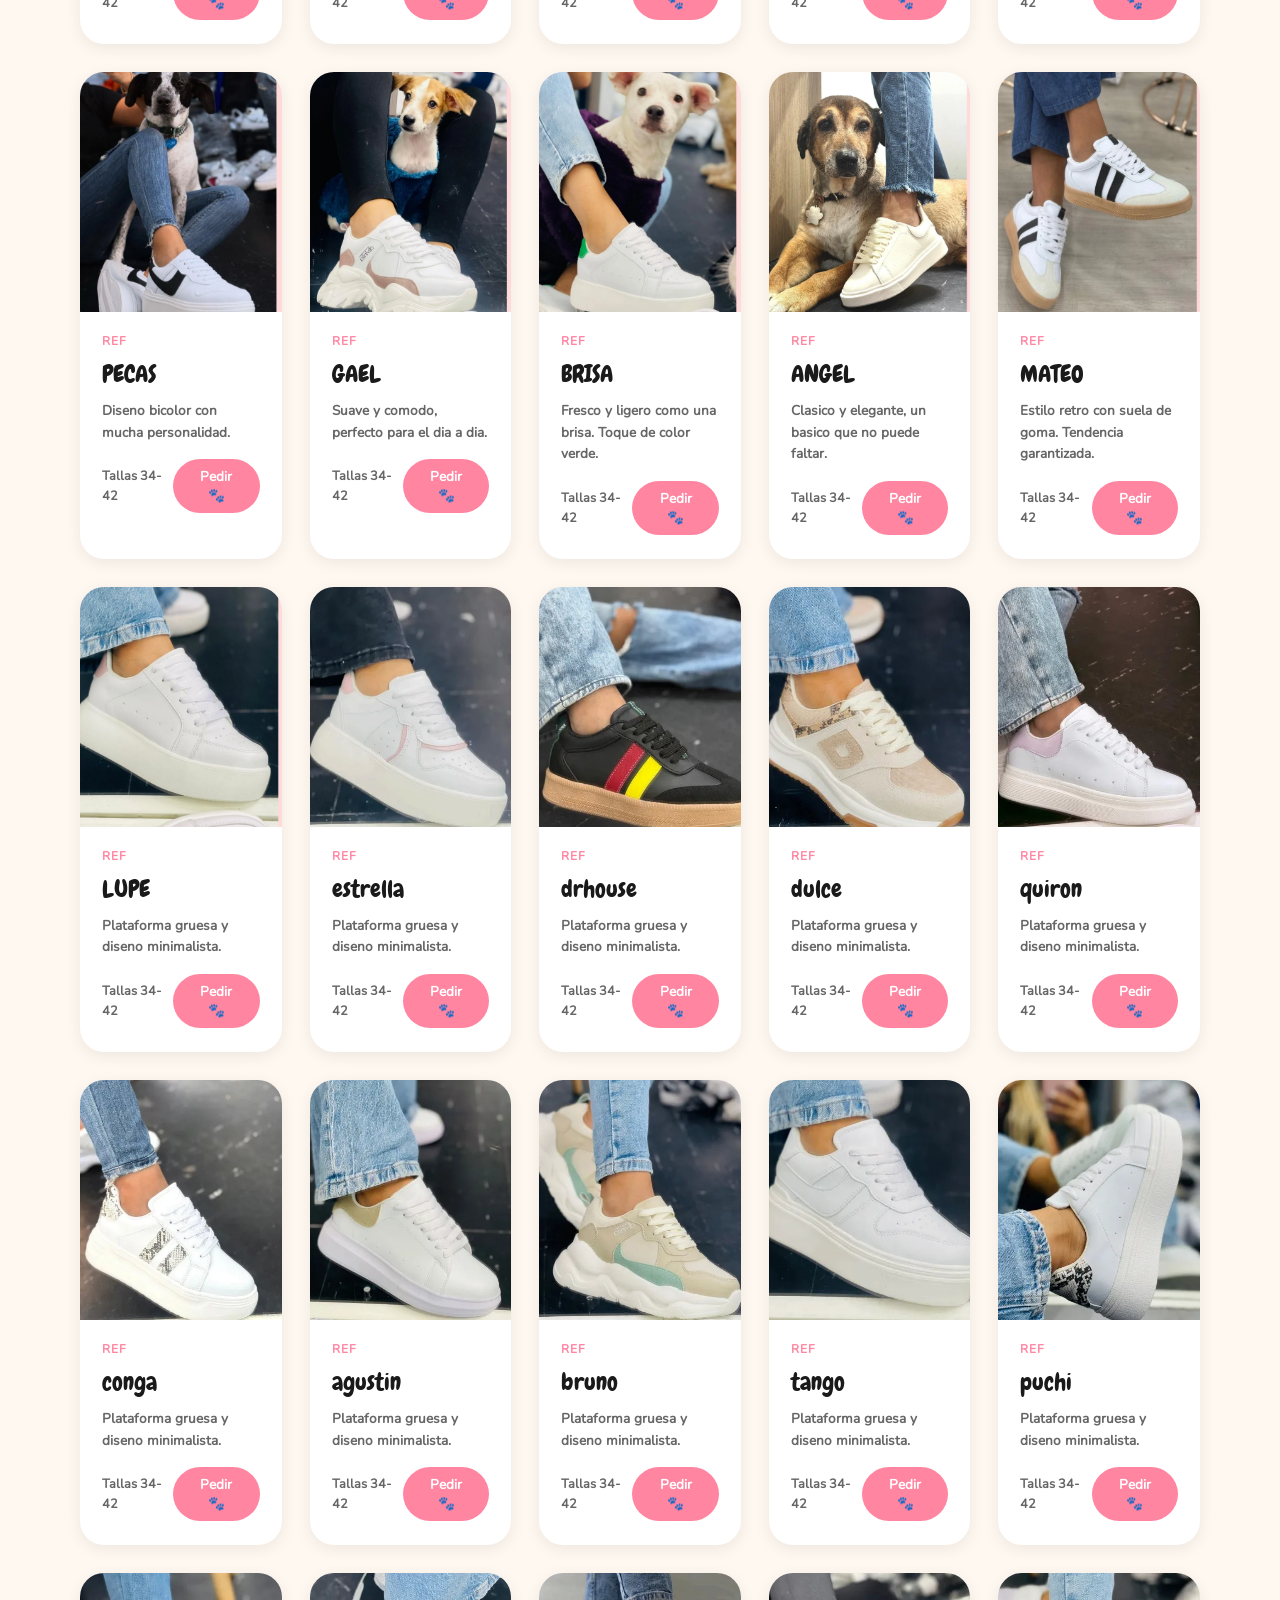
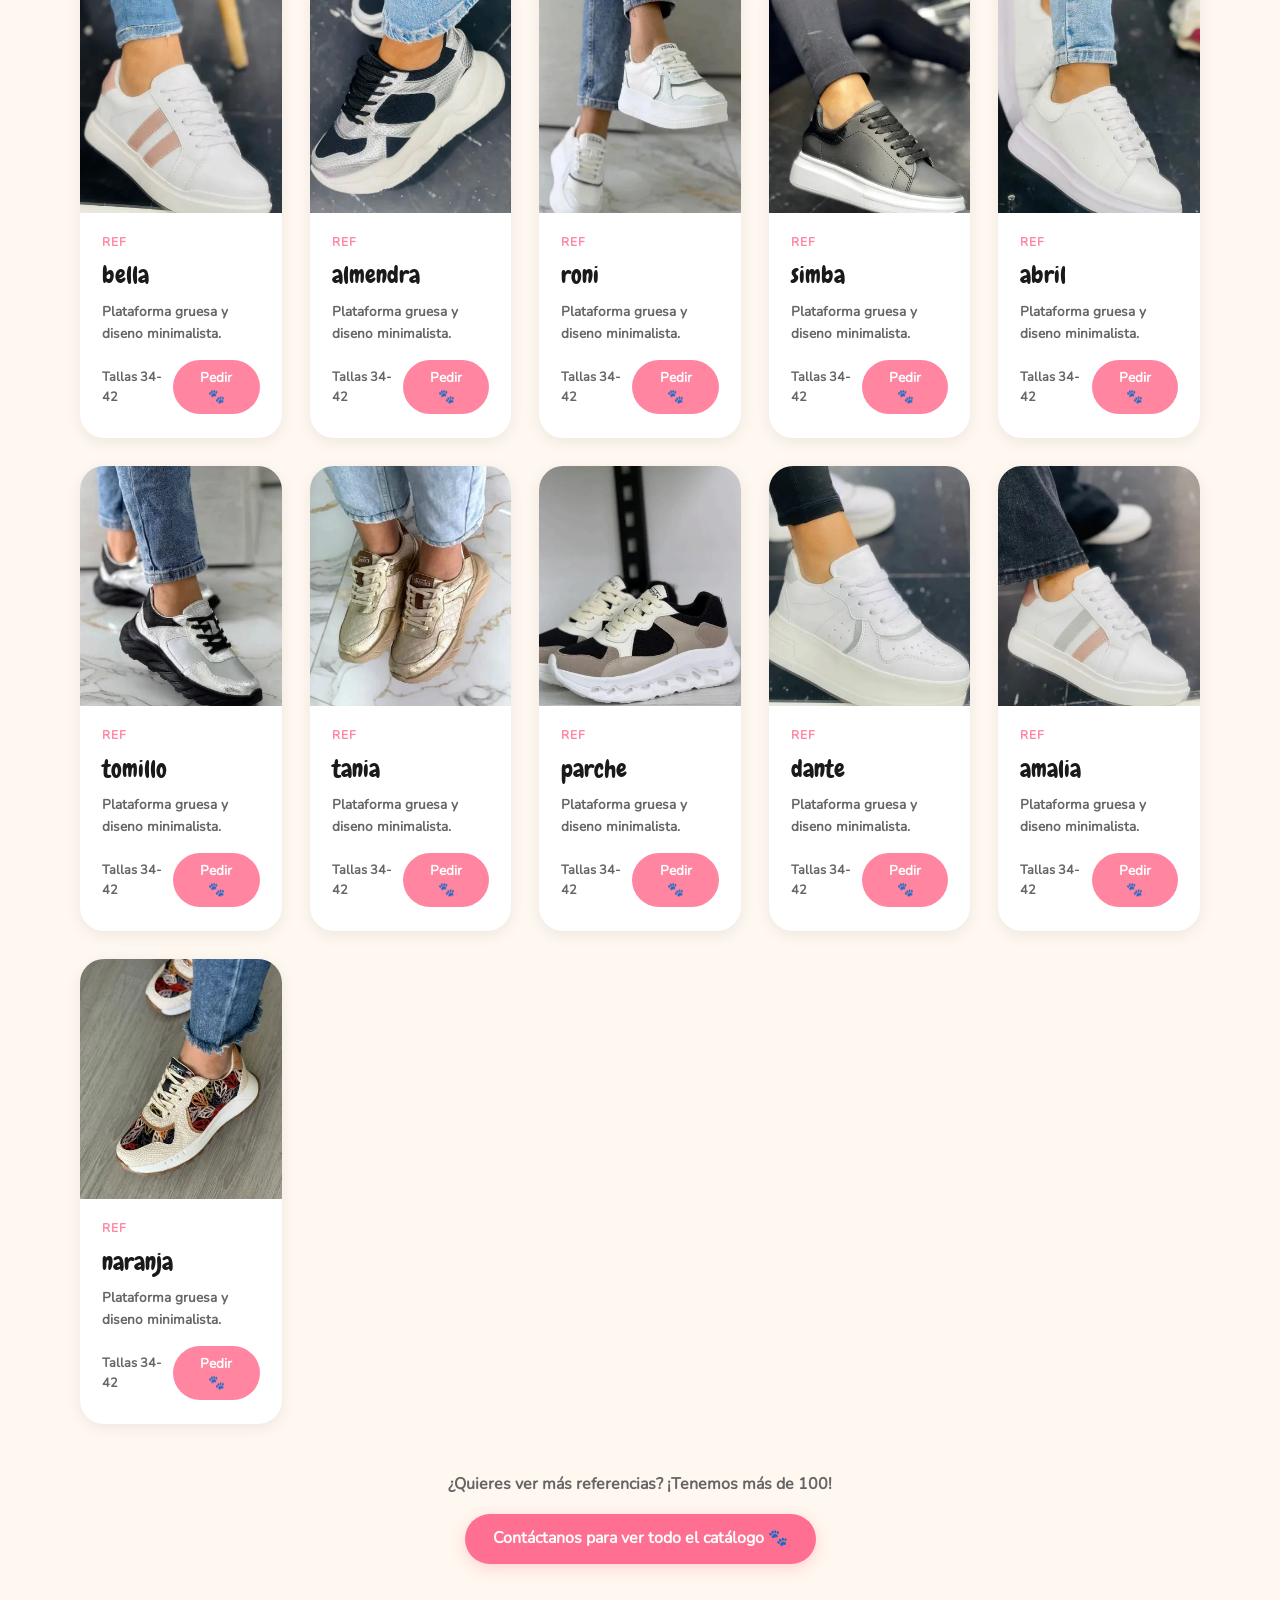
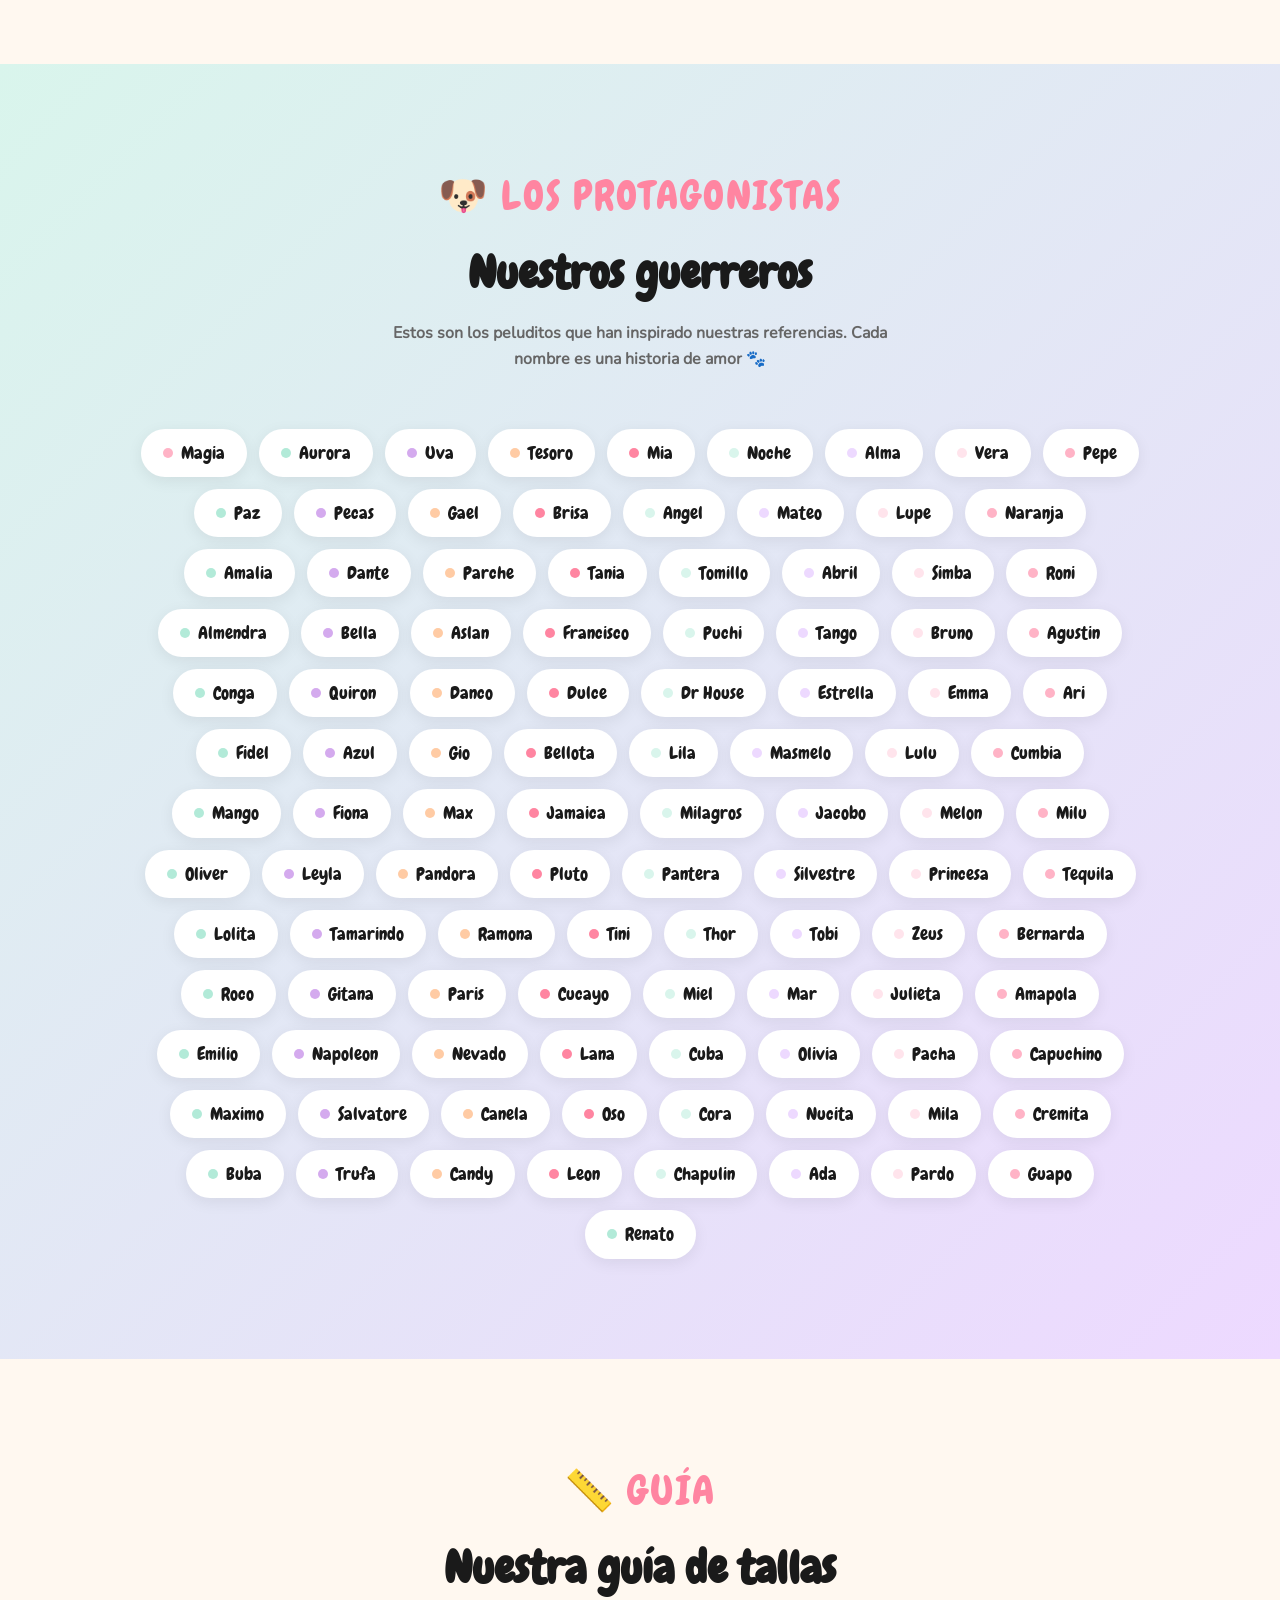
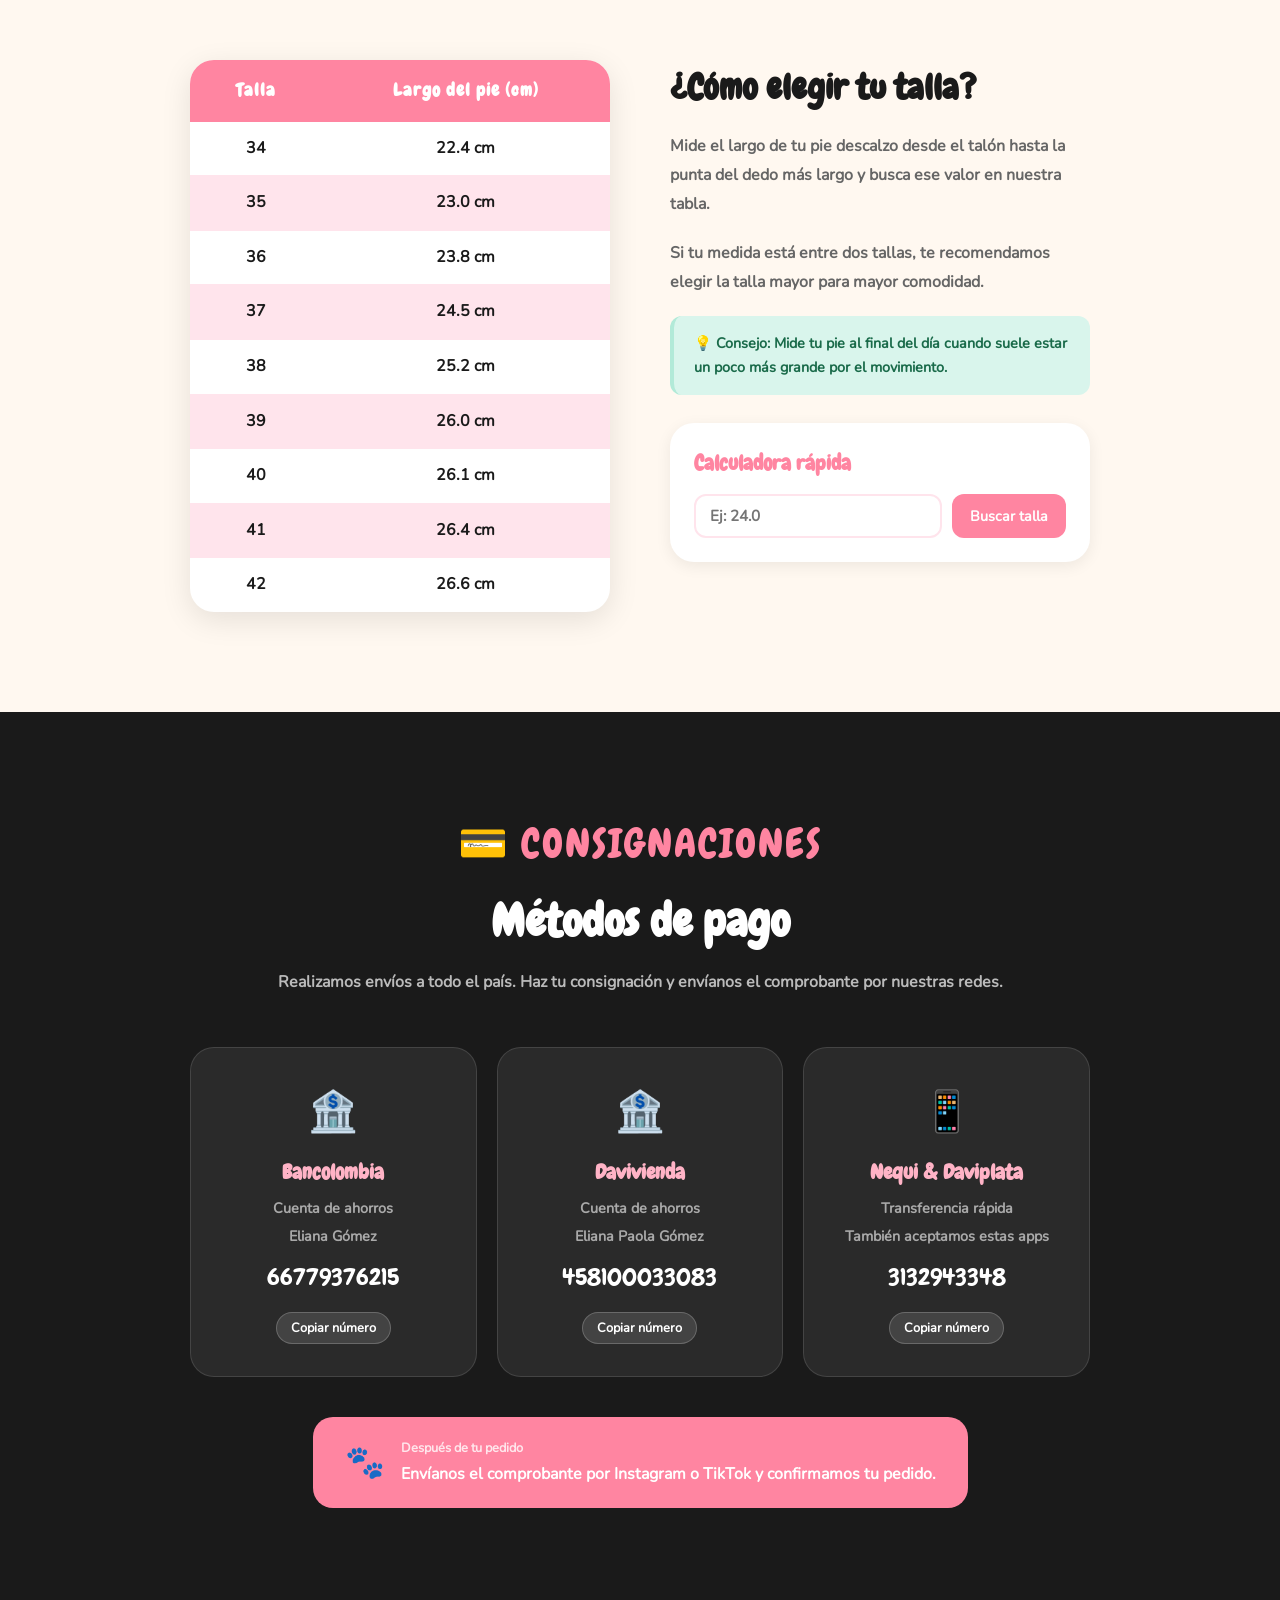
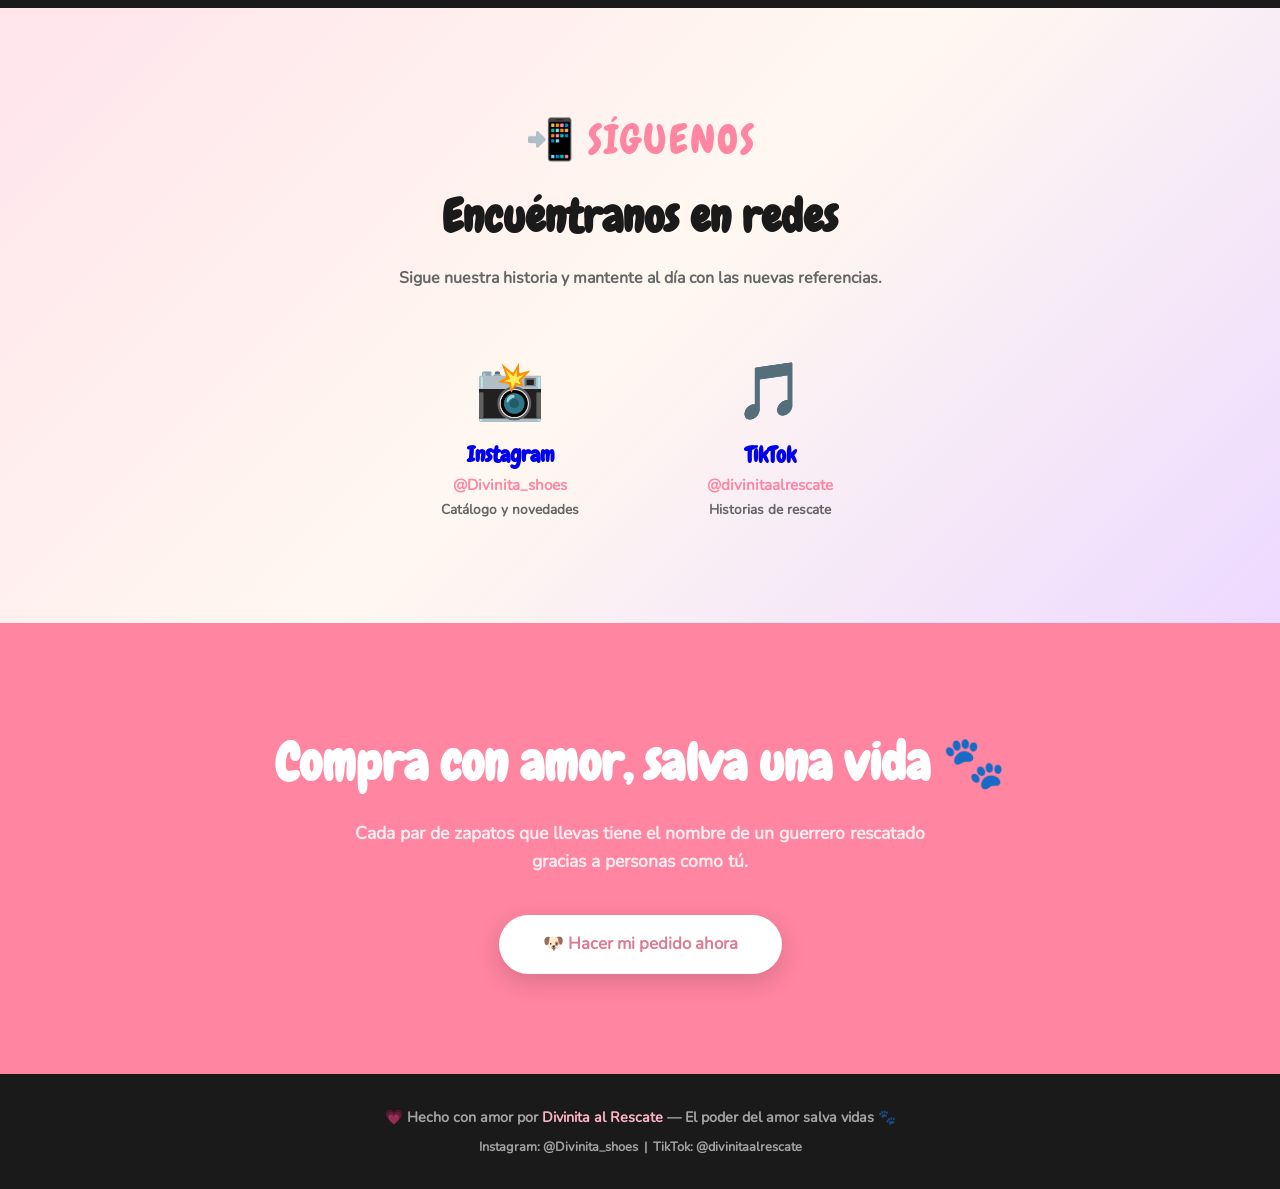
==== commit e6a79742: "Fix: corregir DOCTYPE y comillas en CSS" ====
--- a/index.html
+++ b/index.html
@@ -1,11 +1,11 @@
-﻿<!DOCTYPE <button>tml>
+﻿<!DOCTYPE html>
 <html lang="es">
 <head>
   <meta charset="UTF-8" />
   <meta name="viewport" content="width=device-width, initial-scale=1.0" />
   <title>Divinita — El poder del amor salva vidas</title>
   <link rel="preload" as="image" href="img/fondo_perritos2.webp" fetchpriority="high">
-  <link rel="stylesheet" href=css/estyles.css" />
+  <link rel="stylesheet" href="css/estyles.css" />
 </head>
 <body>
  
@@ -523,3 +523,6 @@
 
 
 
+
+
+
--- a/css/estyles.css
+++ b/css/estyles.css
@@ -0,0 +1,1865 @@
+﻿/* FUENTES LOCALES */
+@font-face {
+  font-family: 'Chewy';
+  src: url('../fonts/chewy-v18-latin-regular.woff2') format('woff2');
+  font-weight: 400;
+  font-display: swap;
+}
+ 
+@font-face {
+  font-family: 'Nunito';
+  src: url('../fonts/nunito-v32-latin-regular.woff2') format('woff2');
+  font-weight: 400;
+  font-display: swap;
+}
+ 
+/* VARIABLES */
+:root {
+  --pink:        #FFB3C6;
+  --pink-light:  #FFE4EC;
+  --pink-deep:   #FF85A1;
+  --mint:        #B2EAD8;
+  --mint-light:  #D9F5EC;
+  --lilac:       #D4AAEE;
+  --lilac-light: #EDD9FF;
+  --peach:       #FFCBA4;
+  --cream:       #FFF8F0;
+  --dark:        #1A1A1A;
+  --gray:        #666;
+  --radius-sm:   12px;
+  --radius-md:   24px;
+  --radius-lg:   50px;
+  --shadow-sm:   0 4px 16px rgba(0,0,0,.07);
+  --shadow-md:   0 8px 30px rgba(0,0,0,.10);
+  --shadow-pink: 0 10px 28px rgba(255,133,161,.40);
+  --transition:  .25s ease;
+}
+ 
+/* RESET */
+*, *::before, *::after {
+  margin: 0;
+  padding: 0;
+  box-sizing: border-box;
+}
+ 
+html { scroll-behavior: smooth; }
+ 
+body {
+  font-family: 'Nunito', sans-serif;
+  background: var(--cream);
+  color: var(--dark);
+  overflow-x: hidden;
+  line-height: 1.6;
+}
+ 
+img { max-width: 100%; display: block; }
+a { text-decoration: none; }
+.hidden { display: none !important; }
+ 
+/* BOTONES */
+.btn-primary {
+  display: inline-flex;
+  align-items: center;
+  gap: 8px;
+  background: var(--pink-deep);
+  color: #fff;
+  padding: 14px 32px;
+  border-radius: var(--radius-lg);
+  font-family: 'Nunito', sans-serif;
+  font-weight: 800;
+  font-size: 1rem;
+  border: none;
+  cursor: pointer;
+  transition: transform var(--transition), box-shadow var(--transition);
+}
+ 
+.btn-primary:hover {
+  transform: translateY(-3px);
+  box-shadow: var(--shadow-pink);
+}
+ 
+.btn-secondary {
+  display: inline-flex;
+  align-items: center;
+  gap: 8px;
+  background: transparent;
+  color: var(--dark);
+  padding: 14px 32px;
+  border-radius: var(--radius-lg);
+  font-family: 'Nunito', sans-serif;
+  font-weight: 800;
+  font-size: 1rem;
+  border: 2.5px solid var(--dark);
+  cursor: pointer;
+  transition: background var(--transition), color var(--transition);
+}
+ 
+.btn-secondary:hover {
+  background: var(--dark);
+  color: #fff;
+}
+ 
+.btn-white {
+  display: inline-flex;
+  align-items: center;
+  gap: 10px;
+  background: #fff;
+  color: var(--pink-deep);
+  padding: 16px 44px;
+  border-radius: var(--radius-lg);
+  font-family: 'Nunito', sans-serif;
+  font-weight: 800;
+  font-size: 1.05rem;
+  transition: transform var(--transition), box-shadow var(--transition);
+}
+ 
+.btn-white:hover {
+  transform: translateY(-3px);
+  box-shadow: 0 12px 30px rgba(0,0,0,.2);
+}
+ 
+/* SECTION COMPARTIDO */
+.section-tag {
+  font-family: 'Chewy', cursive;
+  font-size: 2.5rem;
+  letter-spacing: 2px;
+  text-transform: uppercase;
+  color: var(--pink-deep);
+  margin-bottom: 10px;
+  display: block;
+}
+ 
+.section-header {
+  text-align: center;
+  margin-bottom: 56px;
+}
+ 
+.section-header h2 {
+  font-family: 'Chewy', cursive;
+  font-size: clamp(2rem, 3.5vw, 3rem);
+  margin-bottom: 12px;
+}
+ 
+.section-header p {
+  color: var(--gray);
+  font-weight: 600;
+  font-size: 1rem;
+  max-width: 540px;
+  margin: 0 auto;
+}
+ 
+/* NAV */
+nav {
+  position: fixed;
+  top: 0; left: 0; right: 0;
+  z-index: 100;
+  display: flex;
+  align-items: center;
+  justify-content: space-between;
+  padding: 16px 48px;
+  background: var(--pink-light);
+  backdrop-filter: blur(14px);
+  border-bottom: 2px solid var(--pink);
+  transition: box-shadow var(--transition);
+}
+ 
+nav.scrolled {
+  box-shadow: 0 4px 20px rgba(255,133,161,.15);
+}
+ 
+.nav-logo {
+  font-family: 'Chewy', cursive;
+  font-size: 1.9rem;
+  color: var(--dark);
+  display: flex;
+  align-items: center;
+  gap: 8px;
+}
+ 
+.nav-logo span { color: var(--pink-deep); }
+ 
+.nav-links {
+  display: flex;
+  gap: 28px;
+  list-style: none;
+  align-items: center;
+}
+ 
+.nav-links a {
+  color: var(--dark);
+  text-shadow: 1px 1px 3px rgba(0,0,0,0.2);
+}
+ 
+.nav-links a:hover { color: var(--pink-deep); }
+ 
+.nav-cta {
+  background: var(--pink-deep);
+  color: #fff !important;
+  padding: 8px 22px;
+  border-radius: var(--radius-lg);
+  font-weight: 800 !important;
+  transition: opacity var(--transition) !important;
+}
+ 
+.nav-cta:hover { opacity: .88; }
+ 
+.hamburger {
+  display: none;
+  flex-direction: column;
+  gap: 5px;
+  background: none;
+  border: none;
+  cursor: pointer;
+  padding: 6px;
+}
+ 
+.hamburger span {
+  display: block;
+  width: 26px;
+  height: 3px;
+  background: var(--dark);
+  border-radius: 3px;
+  transition: transform .3s, opacity .3s;
+}
+ 
+.hamburger.open span:nth-child(1) { transform: translateY(8px) rotate(45deg); }
+.hamburger.open span:nth-child(2) { opacity: 0; }
+.hamburger.open span:nth-child(3) { transform: translateY(-8px) rotate(-45deg); }
+ 
+/* HERO */
+#hero {
+  min-height: 100vh;
+  display: flex;
+  align-items: center;
+  justify-content: space-between;
+  gap: 40px;
+  padding: 120px 80px 80px;
+  background: linear-gradient(rgba(168, 165, 165, 0.75), rgba(144, 142, 142, 0.75)),
+            url('../img/perritos.jpg') center center / cover no-repeat;
+  position: relative;
+  overflow: hidden;
+}
+ 
+.hero-content {
+  width: 50%; /* O flex: 1; */
+    display: flex;
+    flex-direction: column;
+    gap: 20px;
+}
+
+ 
+.hero-badge {
+  display: inline-flex;
+  align-items: center;
+  gap: 8px;
+  background: var(--lilac-light);
+  border: 2px solid var(--lilac);
+  border-radius: var(--radius-lg);
+  padding: 6px 18px;
+  font-size: .85rem;
+  font-weight: 700;
+  color: #7a3fa5;
+  margin-bottom: 24px;
+}
+ 
+.hero-title {
+  font-family: 'Chewy', cursive;
+  font-size: clamp(2rem, 5.5vw, 5rem);
+  line-height: 1.1;
+  margin-bottom: 20px;
+}
+ 
+.hero-title .highlight {
+  color: var(--pink-deep);
+  position: relative;
+  display: inline-block;
+}
+ 
+.hero-title .highlight::after {
+  content: '';
+  position: absolute;
+  bottom: 4px; left: 0; right: 0;
+  height: 8px;
+  background: var(--mint);
+  border-radius: 4px;
+  z-index: -1;
+}
+ 
+.hero-sub {
+  font-size: 1rem;
+  color: var(--white);
+  line-height: 1.90;
+  margin-bottom: 40px;
+  font-weight: 650;
+}
+ 
+.hero-btns {
+  display: flex;
+  gap: 14px;
+  flex-wrap: wrap;
+}
+ 
+.hero-img {
+  flex-shrink: 0;
+  width: 460px;
+  height: 520px;
+  border-radius: 40px;
+  overflow: hidden;
+  box-shadow: 0 30px 80px rgba(234, 231, 231, 0.28);
+  z-index: 2;
+}
+ 
+.hero-img img {
+  width: 90%;
+  height: 100%;
+  object-fit: cover;
+}
+ 
+/* MISION */
+#mision {
+  padding: 100px 80px;
+  background: linear-gradient(rgba(0,0,0,0.6), rgba(0,0,0,0.85)), url('../img/divinita.jpg') center center / cover no-repeat;
+  text-align: center;
+}
+ 
+.mision-inner { max-width: 1000px; margin: 0 auto; }
+ 
+#mision Xction-tag { color: var(--pink); }
+ 
+#mision h2 {
+  font-family: 'Chewy', cursive;
+  font-size: clamp(2rem, 4vw, 3rem);
+  margin-bottom: 20px;
+  color: #fff;
+}
+ 
+.mision-text {
+  font-size: 1.09rem;
+  color: rgba(255, 255, 255, 0.945);
+  max-width: 660px;
+  margin: 0 auto 60px;
+  line-height: 1.8;
+  font-weight: 600;
+}
+ 
+.pillars {
+    display: flex !important;
+    flex-wrap: wrap !important;
+    justify-content: center !important;
+    gap: 20px !important;
+    align-items: start !important;
+    width: 100% !important;
+}
+ 
+.pillar {
+    flex: 1 1 300px !important; /* El truco: les permite encogerse y acoplarse juntas */
+    max-width: 320px !important; /* El truco: evita que se estiren y tapen toda la fila */
+    background: rgba(101, 97, 97, 0.721);
+    border: 1.5px solid rgba(245, 241, 241, 0.138);
+    border-radius: var(--radius-md);
+    padding: 36px 24px;
+    text-align: center;
+    transition: background var(--transition), transform var(--transition);
+}
+ 
+.pillar:hover {
+  background: rgba(47, 46, 46, 0.368);
+  transform: translateY(-6px);
+}
+ 
+.pillar-icon {
+  font-size: 2.8rem;
+  margin-bottom: 14px;
+  display: block;
+}
+ 
+.pillar h3 {
+  font-family: 'Chewy', cursive;
+  font-size: 1.4rem;
+  margin-bottom: 10px;
+  color: var(--pink);
+}
+ 
+.pillar p {
+  font-size: .9.8rem;
+  color: rgb(251, 251, 251);
+}
+ 
+/* CATALOGO */
+#catalogo {
+  padding: 100px 80px;
+  background: var(--cream);
+}
+ 
+.filter-tabs {
+  display: flex;
+  gap: 10px;
+  justify-content: center;
+  flex-wrap: wrap;
+  margin-bottom: 48px;
+}
+ 
+.tab {
+  padding: 8px 22px;
+  border-radius: var(--radius-lg);
+  border: 2px solid transparent;
+  background: var(--pink-light);
+  font-family: 'Nunito', sans-serif;
+  font-weight: 700;
+  font-size: .9rem;
+  cursor: pointer;
+  transition: all var(--transition);
+  color: var(--dark);
+}
+ 
+.tab.active, .tab:hover {
+  background: var(--pink-deep);
+  color: #fff;
+}
+ 
+.products-grid {
+  display: grid;
+  grid-template-columns: repeat(5, 1fr);
+  gap: 28px;
+  max-width: 1600px;
+  margin: 0 auto;
+}
+ 
+.product-card {
+  background: #fff;
+  border-radius: var(--radius-md);
+  overflow: hidden;
+  box-shadow: var(--shadow-sm);
+  transition: transform .3s, box-shadow .3s;
+}
+ 
+.product-card:hover {
+  transform: translateY(-8px);
+  box-shadow: 0 16px 40px rgba(255,133,161,.22);
+}
+ 
+.product-img {
+  height: 240px;
+  overflow: hidden;
+  position: relative;
+  background: var(--pink-light);
+}
+ 
+.product-img img {
+  width: 100%;
+  height: 100%;
+  object-fit: cover;
+  transition: transform .4s;
+}
+ 
+.product-card:hover .product-img img {
+  transform: scale(1.05);
+}
+ 
+.product-badge {
+  position: absolute;
+  top: 14px; left: 14px;
+  background: var(--lilac);
+  color: #5a1a8a;
+  font-size: .7rem;
+  font-weight: 800;
+  padding: 4px 12px;
+  border-radius: 20px;
+  text-transform: uppercase;
+  letter-spacing: .5px;
+  z-index: 2;
+}
+ 
+.product-body { padding: 20px 22px 24px; }
+ 
+.product-ref {
+  font-size: .75rem;
+  font-weight: 700;
+  text-transform: uppercase;
+  letter-spacing: 1px;
+  color: var(--pink-deep);
+  margin-bottom: 4px;
+}
+ 
+.product-name {
+  font-family: 'Chewy', cursive;
+  font-size: 1.5rem;
+  margin-bottom: 6px;
+}
+ 
+.product-desc {
+  font-size: .85rem;
+  color: var(--gray);
+  font-weight: 600;
+  margin-bottom: 16px;
+}
+ 
+.product-footer {
+  display: flex;
+  align-items: center;
+  justify-content: space-between;
+}
+ 
+.product-sizes {
+  font-size: .8rem;
+  color: var(--gray);
+  font-weight: 700;
+}
+ 
+.product-btn {
+  background: var(--pink-deep);
+  color: #fff;
+  border: none;
+  border-radius: 30px;
+  padding: 8px 18px;
+  font-family: 'Nunito', sans-serif;
+  font-weight: 800;
+  font-size: .85rem;
+  cursor: pointer;
+  transition: transform var(--transition), box-shadow var(--transition);
+}
+ 
+.product-btn:hover {
+  transform: scale(1.05);
+  box-shadow: 0 6px 18px rgba(255,133,161,.4);
+}
+ 
+.catalogo-footer { text-align: center; margin-top: 48px; }
+.catalogo-footer p { color: var(--gray); font-weight: 700; margin-bottom: 16px; }
+ 
+/* GUERREROS */
+#guerreros {
+  padding: 100px 80px;
+  background: linear-gradient(135deg, var(--mint-light), var(--lilac-light));
+  text-align: center;
+}
+ 
+.warriors-grid {
+  display: flex;
+  flex-wrap: wrap;
+  gap: 12px;
+  max-width: 1000px;
+  margin: 0 auto;
+  justify-content: center;
+}
+ 
+.warrior-chip {
+  background: #fff;
+  border-radius: 60px;
+  padding: 10px 22px;
+  font-family: 'Chewy', cursive;
+  font-size: 1.1rem;
+  box-shadow: var(--shadow-sm);
+  display: inline-flex;
+  align-items: center;
+  gap: 8px;
+  transition: transform .25s, box-shadow .25s;
+  cursor: default;
+}
+ 
+.warrior-chip:hover {
+  transform: scale(1.08);
+  box-shadow: var(--shadow-md);
+}
+ 
+.warrior-chip .dot {
+  width: 10px; height: 10px;
+  border-radius: 50%;
+  flex-shrink: 0;
+}
+ 
+/* TALLAS */
+#tallas {
+  padding: 100px 80px;
+  background: var(--cream);
+}
+ 
+.tallas-inner {
+  max-width: 900px;
+  margin: 0 auto;
+  display: grid;
+  grid-template-columns: 1fr 1fr;
+  gap: 60px;
+  align-items: start;
+}
+ 
+.tallas-table {
+  background: #fff;
+  border-radius: var(--radius-md);
+  overflow: hidden;
+  box-shadow: var(--shadow-md);
+}
+ 
+.tallas-table table { width: 100%; border-collapse: collapse; }
+.tallas-table thead { background: var(--pink-deep); color: #fff; }
+ 
+.tallas-table th {
+  padding: 16px 24px;
+  font-family: 'Chewy', cursive;
+  font-size: 1.15rem;
+  letter-spacing: 1px;
+}
+ 
+.tallas-table td {
+  padding: 14px 24px;
+  text-align: center;
+  font-weight: 700;
+  font-size: 1rem;
+  border-bottom: 1px solid var(--pink-light);
+}
+ 
+.tallas-table tr:last-child td { border-bottom: none; }
+.tallas-table tr:nth-child(even) td { background: var(--pink-light); }
+ 
+.tallas-info h2 {
+  font-family: 'Chewy', cursive;
+  font-size: 2.2rem;
+  margin-bottom: 16px;
+}
+ 
+.tallas-info p {
+  color: var(--gray);
+  line-height: 1.8;
+  font-weight: 600;
+  margin-bottom: 20px;
+}
+ 
+.tallas-tip {
+  background: var(--mint-light);
+  border-left: 4px solid var(--mint);
+  border-radius: var(--radius-sm);
+  padding: 16px 20px;
+  font-size: .9rem;
+  font-weight: 700;
+  color: #1a6b4a;
+  margin-bottom: 28px;
+}
+ 
+.talla-calc {
+  background: #fff;
+  border-radius: var(--radius-md);
+  padding: 24px;
+  box-shadow: var(--shadow-sm);
+}
+ 
+.talla-calc h3 {
+  font-family: 'Chewy', cursive;
+  font-size: 1.3rem;
+  margin-bottom: 14px;
+  color: var(--pink-deep);
+}
+ 
+.calc-row { display: flex; gap: 10px; }
+ 
+.calc-row input {
+  flex: 1;
+  border: 2px solid var(--pink-light);
+  border-radius: var(--radius-sm);
+  padding: 10px 14px;
+  font-family: 'Nunito', sans-serif;
+  font-size: .95rem;
+  font-weight: 700;
+  color: var(--dark);
+  outline: none;
+  transition: border-color var(--transition);
+}
+ 
+.calc-row input:focus { border-color: var(--pink-deep); }
+ 
+.calc-row button {
+  background: var(--pink-deep);
+  color: #fff;
+  border: none;
+  border-radius: var(--radius-sm);
+  padding: 10px 18px;
+  font-family: 'Nunito', sans-serif;
+  font-weight: 800;
+  font-size: .9rem;
+  cursor: pointer;
+  transition: opacity var(--transition);
+  white-space: nowrap;
+}
+ 
+.calc-row button:hover { opacity: .85; }
+ 
+.calc-result {
+  margin-top: 14px;
+  padding: 12px 16px;
+  border-radius: var(--radius-sm);
+  font-weight: 700;
+  font-size: .95rem;
+  background: var(--lilac-light);
+  color: #5a1a8a;
+  border: 1.5px solid var(--lilac);
+}
+ 
+/* PAGO */
+#pago {
+  padding: 100px 80px;
+  background: var(--dark);
+  color: #fff;
+}
+ 
+.pago-inner {
+  max-width: 900px;
+  margin: 0 auto;
+  text-align: center;
+}
+ 
+.pago-inner h2 {
+  font-family: 'Chewy', cursive;
+  font-size: clamp(2rem, 3.5vw, 2.8rem);
+  margin-bottom: 12px;
+}
+ 
+.pago-inner > p {
+  color: rgba(255,255,255,.70);
+  font-weight: 600;
+  margin-bottom: 52px;
+}
+ 
+.payment-cards {
+  display: grid;
+  grid-template-columns: repeat(auto-fit, minmax(220px, 1fr));
+  gap: 20px;
+  margin-bottom: 40px;
+}
+ 
+.payment-card {
+  background: rgba(255,255,255,.07);
+  border: 1.5px solid rgba(255,255,255,.12);
+  border-radius: var(--radius-md);
+  padding: 32px 24px;
+  text-align: center;
+  transition: background var(--transition), transform var(--transition);
+}
+ 
+.payment-card:hover {
+  background: rgba(255,255,255,.13);
+  transform: translateY(-5px);
+}
+ 
+.payment-card .icon {
+  font-size: 2.5rem;
+  margin-bottom: 12px;
+  display: block;
+}
+ 
+.payment-card h3 {
+  font-family: 'Chewy', cursive;
+  font-size: 1.3rem;
+  margin-bottom: 8px;
+  color: var(--pink);
+}
+ 
+.payment-card p {
+  font-size: .9rem;
+  color: rgba(255,255,255,.60);
+  font-weight: 600;
+  margin-bottom: 4px;
+}
+ 
+.payment-card .number {
+  font-family: 'Chewy', cursive;
+  font-size: 1.5rem;
+  color: #fff;
+  margin: 10px 0;
+}
+ 
+.copy-btn {
+  background: rgba(255,255,255,.12);
+  color: #fff;
+  border: 1.5px solid rgba(255,255,255,.2);
+  border-radius: 20px;
+  padding: 6px 14px;
+  font-family: 'Nunito', sans-serif;
+  font-weight: 700;
+  font-size: .8rem;
+  cursor: pointer;
+  transition: background var(--transition);
+  margin-top: 6px;
+}
+ 
+.copy-btn:hover { background: rgba(255,255,255,.22); }
+ 
+.nequi-note {
+  background: var(--pink-deep);
+  border-radius: 20px;
+  padding: 20px 32px;
+  display: inline-flex;
+  align-items: center;
+  gap: 16px;
+  font-weight: 700;
+  text-align: left;
+}
+ 
+.nequi-note > span { font-size: 2rem; flex-shrink: 0; }
+.nequi-sub { font-size: .8rem; opacity: .8; margin-bottom: 4px; }
+ 
+/* REDES */
+#redes {
+  padding: 100px 80px;
+  text-align: center;
+  background: linear-gradient(135deg, var(--pink-light), var(--cream), var(--lilac-light));
+}
+ 
+.redes-cards {
+  display: flex;
+  flex-direction: row;
+  gap: 40px;
+  justify-content: center;
+  flex-wrap: wrap;
+  margin-top: 40px;
+}
+
+.red-card {
+  min-width: unset;
+  width: 220px;
+}
+ 
+.red-card:hover {
+  transform: translateY(-8px);
+  box-shadow: 0 18px 48px rgba(0,0,0,.12);
+}
+ 
+.red-icon { font-size: 3.5rem; }
+ 
+.red-card h3 {
+  font-family: 'Chewy', cursive;
+  font-size: 1.4rem;
+}
+ 
+.red-card p {
+  font-weight: 700;
+  color: var(--pink-deep);
+  font-size: .95rem;
+}
+ 
+.red-sub { font-size: .85rem; color: var(--gray); font-weight: 600; }
+ 
+/* CTA */
+#cta {
+  padding: 100px 80px;
+  background: var(--pink-deep);
+  text-align: center;
+}
+ 
+#cta h2 {
+  font-family: 'Chewy', cursive;
+  font-size: clamp(2rem, 4vw, 3.5rem);
+  color: #fff;
+  margin-bottom: 14px;
+}
+ 
+#cta p {
+  color: rgba(255,255,255,.85);
+  font-weight: 600;
+  font-size: 1.1rem;
+  max-width: 600px;
+  margin: 0 auto 40px;
+}
+ 
+/* FOOTER */
+footer {
+  background: var(--dark);
+  color: rgba(255,255,255,.60);
+  text-align: center;
+  padding: 32px 40px;
+  font-size: .9rem;
+  font-weight: 600;
+}
+ 
+footer strong { color: var(--pink); }
+.footer-sub { margin-top: 8px; font-size: .8rem; }
+ 
+/* TOAST */
+.toast {
+  position: fixed;
+  bottom: 28px;
+  left: 50%;
+  transform: translateX(-50%) translateY(80px);
+  background: var(--dark);
+  color: #fff;
+  padding: 12px 28px;
+  border-radius: var(--radius-lg);
+  font-weight: 700;
+  font-size: .95rem;
+  box-shadow: var(--shadow-md);
+  transition: transform .35s ease, opacity .35s ease;
+  opacity: 0;
+  pointer-events: none;
+  z-index: 200;
+  white-space: nowrap;
+}
+ 
+.toast.show {
+  transform: translateX(-50%) translateY(0);
+  opacity: 1;
+}
+ 
+/* RESPONSIVE */
+@media (max-width: 960px) {
+  nav { padding: 14px 24px; }
+  .hamburger { display: flex; }
+
+  #hero {
+    flex-direction: column;
+    padding: 100px 24px 60px;
+    text-align: center;
+  }
+
+  .hero-img {
+    width: 100%;
+    height: 280px;
+  }
+
+  .hero-sub {
+    font-size: 0.95rem;
+    line-height: 1.6;
+  }
+
+  .float-card {
+    display: none;
+  }
+
+  .floating-card {
+    display: none;
+  }
+
+  .products-grid {
+  grid-template-columns: repeat(2, 1fr);
+}
+ 
+  .nav-links {
+    display: none;
+    position: absolute;
+    top: 100%; left: 0; right: 0;
+    background: rgba(255,248,240,.97);
+    flex-direction: column;
+    padding: 20px 24px 28px;
+    gap: 16px;
+    border-bottom: 2px solid var(--pink);
+    box-shadow: 0 8px 24px rgba(0,0,0,.08);
+  }
+ 
+  .nav-links.open { display: flex; }
+ 
+  #hero {
+    flex-direction: column;
+    padding: 110px 28px 60px;
+    text-align: center;
+    min-height: auto;
+  }
+ 
+  .hero-img {
+    width: 100%;
+    height: 300px;
+  }
+ 
+  .hero-btns { justify-content: center; }
+ 
+  #mision, #catalogo, #guerreros, #tallas, #pago, #redes, #cta {
+    padding: 70px 24px;
+  }
+ 
+  .tallas-inner { grid-template-columns: 1fr; gap: 36px; }
+  .redes-cards { flex-direction: column; align-items: center; }
+}
+ 
+@media (max-width: 480px) {
+    .hero-btns { flex-direction: column; align-items: center; }
+
+    .nequi-note {
+        flex-direction: column;
+        text-align: center;
+    }
+} /* <--- Esta llave de la línea 947 cierra el @media (celulares) */
+
+/* Tu logo debe quedar afuera, libre, abajo del todo: */
+.logo-img {
+    height: 60px;       /* Controla el alto del logo */
+    width: auto;        /* Mantiene la proporción para que no se deforme */
+    display: inline-block;
+    vertical-align: middle;
+}
+/* Agrega el delineado blanco al texto oscuro del título */
+.hero-title {
+    text-shadow: 
+        -2px -2px 0 #ffffff,  
+         2px -2px 0 #ffffff,
+        -2px  2px 0 #ffffff,
+         2px  2px 0 #ffffff;
+}
+
+/* Agrega el delineado blanco también a la palabra "amor" para que no pierda el efecto */
+.hero-title .highlight {
+    text-shadow: 
+        -2px -2px 0 #ffffff,  
+         2px -2px 0 #ffffff,
+        -2px  2px 0 #ffffff,
+         2px  2px 0 #ffffff;
+}
+
+/* Estilos para el botón flotante de WhatsApp */
+.whatsapp-btn {
+    position: fixed;
+    bottom: 20px;       /* Distancia desde la parte inferior de la pantalla */
+    right: 20px;        /* Distancia desde el borde derecho */
+    width: 70px;        /* Tamaño del botón */
+    height: 70px;
+    background-color: #25d366; /* El color verde oficial de WhatsApp */
+    border-radius: 50%; /* Lo hace completamente redondo */
+    display: flex;
+    justify-content: center;
+    align-items: center;
+    box-shadow: 0px 4px 10px rgba(0, 0, 0, 0.3); /* Sombra para que flote */
+    z-index: 1000;      /* Se asegura de que siempre quede por encima de todo */
+    transition: transform 0.3s ease; /* Animación suave al pasar el mouse */
+}
+
+/* 1. Esto crea la burbuja verde pequeña en la esquina inferior derecha */
+.whatsapp-btn {
+    position: fixed !important;
+    bottom: 30px !important;
+    right: 50px !important;
+    width: 85px !important;
+    height: 85px !important;
+    background-color: #3ab94fe1 !important;
+    border-radius: 70% !important;
+    display: flex !important;
+    justify-content: center !important;
+    align-items: center !important;
+    box-shadow: 0px 4px 10px rgba(0, 0, 0, 0.3) !important;
+    z-index: 9999 !important;
+    transition: transform 0.3s ease !important;
+}
+
+/* 2. Esto controla que el logo de adentro se ajuste al tamaño de la burbuja */
+.whatsapp-btn img {
+    width: 35px !important;
+    height: 35px !important;
+    display: block !important;
+}
+
+/* 3. Efecto visual al pasar el mouse por encima */
+.whatsapp-btn:hover {
+    transform: scale(1.1) !important;
+    background-color: #20ba5a !important;
+}
+/* ==========================================================================
+   DESPLEGABLE DE PERRITOS EN ADOPCIÓN (AÑADIR AL FINAL DEL ARCHIVO)
+   ========================================================================== */
+
+/* 1. Hace que la tarjeta se estire solita y mantenga sus bordes redondeados */
+.pillar {
+    height: auto !important;
+    overflow: hidden !important;
+}
+
+/* 2. Estilo para el botón rosa que abre la lista */
+.lista-perritos summary {
+    background-color: var(--pink-deep) !important; /* Usa la variable rosa que ya tienes arriba */
+    color: white !important;
+    padding: 8px 18px !important;
+    border-radius: var(--radius-lg) !important;
+    cursor: pointer !important;
+    font-weight: 700 !important;
+    list-style: none !important; /* Quita la flecha por defecto del navegador */
+    text-align: center !important;
+    margin-top: 15px !important;
+    display: inline-block !important;
+    transition: background var(--transition), transform var(--transition) !important;
+}
+
+/* Efecto al pasar el mouse por encima del botón */
+.lista-perritos summary:hover {
+    background-color: #ff4773 !important; /* Un rosa un poco más oscuro */
+    transform: scale(1.03) !important;
+}
+
+/* 3. Contenedor de la lista cuando se abre */
+.lista-perritos ul {
+    list-style: none !important;
+    padding: 0 !important;
+    margin-top: 15px !important;
+    background: rgba(255, 255, 255, 0.08) !important; /* Fondo sutil semi-transparente */
+    border-radius: var(--radius-sm) !important;
+    padding: 12px !important;
+    text-align: left !important; /* Alinea nombres a la izquierda para mejor lectura */
+}
+
+/* 4. Estilo de cada nombre en la lista */
+.lista-perritos li {
+    color: #ffffff !important;
+    padding: 6px 10px !important;
+    border-bottom: 1px solid rgba(255, 255, 255, 0.1) !important;
+    font-family: 'Nunito', sans-serif !important;
+    font-size: 0.95rem !important;
+    font-weight: 600 !important;
+}
+
+/* Quita la línea divisoria al último perrito */
+.lista-perritos li:last-child {
+    border-bottom: none !important;
+}
+
+/* Asegura que la tarjeta de adopción se adapte dinámicamente al contenido */
+.pillar {
+    height: auto !important;
+    transition: all var(--transition);
+}
+
+/* ── Huellitas animadas en el hero ── */
+.paw-layer {
+  position: absolute;
+  inset: 0;
+  pointer-events: none;
+  z-index: 1;
+  overflow: hidden;
+}
+
+.paw {
+  position: absolute;
+  font-size: 26px;
+  opacity: 0.12;
+  animation: floatPaw linear infinite;
+  user-select: none;
+}
+
+@keyframes floatPaw {
+  0%   { transform: translate(0, 0) rotate(0deg);    opacity: 0.07; }
+  25%  { transform: translate(12px, -18px) rotate(12deg); opacity: 0.14; }
+  50%  { transform: translate(-8px, -10px) rotate(-8deg); opacity: 0.07; }
+  75%  { transform: translate(10px, 5px) rotate(10deg);  opacity: 0.13; }
+  100% { transform: translate(0, 0) rotate(0deg);    opacity: 0.07; }
+}
+
+/* ── Parallax en la foto del hero ── */
+.hero-img img {
+  transition: transform 0.12s linear;
+  will-change: transform;
+}
+
+/* ── Botones crecen 5% al hover ── */
+.btn-primary:hover,
+.btn-secondary:hover,
+.btn-white:hover,
+.nav-cta:hover,
+.product-btn:hover {
+  transform: scale(1.05);
+}
+
+/* Contenedor Principal (Hero) */
+.hero-section {
+  display: flex !important;
+    flex-direction: row !important;
+    align-items: center !important;
+    justify-content: space-between !important;
+    padding: 110px 140px 80px 140px !important;
+    position: relative !important;
+    overflow: hidden !important;
+    width: 100% !important;
+    box-sizing: border-box !important;
+
+    /* 🚀 ESTA ES LA CLAVE PARA LA TRANSPARENCIA */
+    /* El 0.85 controla qué tan opaco es el color. Si quieres que se vea MÁS la imagen, bájalo a 0.6 o 0.7 */
+    background-image: linear-gradient(rgba(242, 239, 238, 0.718), rgba(242, 240, 239, 0.915)), url('../img/perritos.jpg') !important;
+    
+    background-size: cover !important;
+    background-position: center !important;
+    background-repeat: no-repeat !important;
+}
+
+
+/* --- BLOQUE IZQUIERDO --- */
+.hero-content {
+ flex: 1 !important;
+    max-width: 580px !important; /* Limita el ancho para que las líneas de texto no se estiren tanto */
+    margin-left: 0 !important;   /* Cero márgenes para que se quede fijo a la izquierda */
+    margin-right: 0 !important;
+}
+       
+
+.badge-social {
+  background-color: #ffeef2;
+  color: #e84a5f;
+  padding: 6px 16px;
+  border-radius: 20px;
+  font-size: 14px;
+  font-weight: 600;
+  display: inline-block;
+  margin-bottom: 20px;
+}
+
+.hero-title {
+  font-size: 80px;
+  color: #111;
+  font-weight: 800;
+  line-height: 1.5;
+  margin-bottom: 35px;
+}
+
+.highlight-love {
+  color: #ff6f91;
+  position: relative;
+  display: inline-block;
+}
+
+/* Opcional: Subrayado verde agua bajo "amor" */
+.highlight-love::after {
+  content: "";
+  position: absolute;
+  bottom: -4px;
+  left: 0;
+  width: 100%;
+  height: 4px;
+  background-color: #a8e6cf;
+  border-radius: 2px;
+}
+
+.hero-description {
+  color: #f5f2f2;
+  font-size: 20px;
+  line-height: 1.6;
+  margin-bottom: 30px;
+
+}
+
+/* Botones */
+.hero-buttons {
+  display: flex;
+  gap: 15px;
+  margin-bottom: 25px;
+}
+
+.btn-primary {
+  background-color: #ff6f91;
+  color: white;
+  padding: 12px 28px;
+  border-radius: 30px;
+  text-decoration: none;
+  font-weight: 600;
+  box-shadow: 0 4px 15px rgba(255, 111, 145, 0.3);
+  transition: transform 0.2s;
+}
+
+.btn-secondary {
+  background-color: white;
+  color: #111;
+  padding: 12px 28px;
+  border-radius: 30px;
+  text-decoration: none;
+  font-weight: 600;
+  border: 2px solid #111;
+  transition: transform 0.2s;
+}
+
+.btn-primary:hover, .btn-secondary:hover {
+  transform: translateY(-2px);
+}
+
+/* Calificaciones y subtítulos */
+.hero-rating {
+  display: flex;
+  align-items: center;
+  gap: 10px;
+  font-size: 14px;
+  color: #444;
+  font-weight: 600;
+}
+
+.sub-caption {
+  font-size: 13px;
+  color: #666;
+  margin-top: 5px;
+  margin-bottom: 35px;
+}
+
+/* Contenedor de Estadísticas en Fila */
+.hero-stats {
+  display: flex;
+  gap: 15px;
+}
+
+.stat-card {
+  background: white;
+  padding: 12px 20px;
+  border-radius: 16px;
+  display: flex;
+  align-items: center;
+  gap: 12px;
+  box-shadow: 0 4px 12px rgba(0,0,0,0.04);
+  border: 1px solid #f0f0f0;
+  flex: 1;
+}
+
+.stat-card h3 {
+  margin: 0;
+  font-size: 18px;
+  color: #111;
+  font-weight: 700;
+}
+
+.stat-card p {
+  margin: 0;
+  font-size: 12px;
+  color: #777;
+}
+
+/* --- BLOQUE DERECHO: IMAGEN --- */
+.hero-image-container {
+  flex: 1;
+  display: flex;
+  justify-content: center;
+  position: relative;
+}
+
+.main-image-wrapper {
+  position: relative;
+  max-width: 480px;
+  width: 100%;
+}
+
+.main-hero-image {
+  width: 100%;
+    height: auto;
+    border-radius: 24px;
+    object-fit: contain;
+
+    /* 🚀 FORZAMOS LA ANIMACIÓN DIRECTAMENTE EN LA FOTO */
+    animation: flotarImagenPrincipal 6s ease-in-out infinite !important;
+}
+
+.hero-image-container {
+    position: relative !important;
+    max-width: 450px !important;
+    width: 100% !important;
+    margin-top: 40px !important;
+    margin-right: 0 !important; /* Limpiamos cualquier margen derecho viejo */
+}
+
+
+.floating-card {
+    position: absolute;
+    bottom: 40px;     /* La eleva un poco sobre el borde inferior */
+    left: -40px;      /* La saca un poquito hacia la izquierda encima de la foto */
+    background: #ffffff;
+    padding: 15px 20px;
+    border-radius: 16px;
+    box-shadow: 0 10px 30px rgba(0, 0, 0, 0.08);
+    z-index: 10;
+    
+    /* 🚀 AQUÍ SE ACTIVA EL MOVIMIENTO */
+    animation: flotarTarjeta 4s ease-in-out infinite;
+}
+
+/* 🎬 LA ANIMACIÓN (Ponla al final de tu CSS si no la tienes) */
+@keyframes flotarTarjeta {
+    0% {
+        transform: translateY(0);
+    }
+    50% {
+        transform: translateY(-12px); /* Sube suavemente */
+    }
+    100% {
+        transform: translateY(0); /* Vuelve a bajar */
+    }
+}
+
+
+.floating-heart {
+  background: #ffeef2;
+  padding: 6px;
+  border-radius: 50%;
+  display: inline-block;
+  margin-bottom: 8px;
+}
+
+.floating-card p {
+  margin: 0;
+  font-size: 13px;
+  color: #444;
+  font-weight: 600;
+  line-height: 1.4;
+}
+/* --- RESPONSIVE (Para celulares) --- */
+@media (max-width: 968px) {
+  .hero-section {
+    flex-direction: column;
+    padding: 30px 20px;
+  }
+  
+  .hero-stats {
+    flex-direction: column;
+  }
+  
+  .floating-card {
+    display: none;
+  }
+}
+
+/* ========================================================
+   RESETEO Y LIMPIEZA DE INTERFERENCIAS (PEGA ESTO ABAJO)
+   ======================================================== */
+
+/* Forzamos a que la nueva sección limpie cualquier flujo extraño */
+.hero-section {
+  display: flex !important;
+  flex-direction: row !important;
+  align-items: center !important;
+    
+    /* 🚀 LA CLAVE: Centra ambos bloques en la pantalla */
+    justify-content: center !important; 
+    
+    /* 🚀 EL ESPACIO DEL CENTRO: Modifica este número si quieres más o menos separación */
+    gap: 1px !important; 
+    
+    /* Colchón arriba, abajo y a los lados */
+    padding: 90px 80px 80px 80px !important; 
+    background-color: #f2f0efe4 !important;
+    position: relative !important;
+    overflow: hidden !important;
+    width: 100% !important;
+    box-sizing: border-box !important;
+}
+
+/* Evita que textos viejos hereden estilos verticales o fondos oscuros */
+.hero-content {
+  flex: 1;
+  max-width: 550px;
+  position: relative;
+  z-index: 2;
+  display: block !important;
+  text-align: left !important;
+}
+
+.badge-social {
+  background-color: #ffeef2;
+  color: #e84a5f;
+  padding: 6px 16px;
+  border-radius: 20px;
+  font-size: 14px;
+  font-weight: 600;
+  display: inline-block;
+  margin-bottom: 20px;
+}
+
+.hero-title {
+  font-size: 80px !important; /* Puedes probar subiendo a 75px, 80px o lo que quieras */
+    color: #111111 !important;
+    font-weight: 800;
+    line-height: 1.2;
+    margin-bottom: 10px;
+    text-transform: none !important;
+}
+
+.highlight-love {
+  color: #ff6f91;
+  position: relative;
+  display: inline-block;
+}
+
+.highlight-love::after {
+  content: "";
+  position: absolute;
+  bottom: -4px;
+  left: 0;
+  width: 100%;
+  height: 4px;
+  background-color: #a8e6cf;
+  border-radius: 2px;
+}
+
+.hero-description {
+  color: #070707 !important;
+  font-size: 20px;
+  line-height: 1.6;
+  margin-bottom: 30px;
+}
+
+/* Botones con estilo propio libres de herencia */
+.hero-buttons {
+  display: flex;
+  gap: 15px;
+  margin-bottom: 25px;
+}
+
+.btn-primary {
+  background-color: #ff6f91 !important;
+  color: white !important;
+  padding: 12px 28px;
+  border-radius: 30px;
+  text-decoration: none;
+  font-weight: 600;
+  box-shadow: 0 4px 15px rgba(255, 111, 145, 0.3);
+  display: inline-block;
+}
+
+.btn-secondary {
+  background-color: white !important;
+  color: #111 !important;
+  padding: 12px 28px;
+  border-radius: 30px;
+  text-decoration: none;
+  font-weight: 600;
+  border: 2px solid #111 !important;
+  display: inline-block;
+}
+
+/* Calificaciones */
+.hero-rating {
+  display: flex;
+  align-items: center;
+  gap: 10px;
+  font-size: 14px;
+  color: #444;
+  margin-bottom: 5px;
+}
+
+.sub-caption {
+  font-size: 13px;
+  color: #666;
+  margin-top: 0;
+  margin-bottom: 35px;
+}
+
+/* Sección de métricas en tarjetas horizontales */
+.hero-stats {
+  display: flex;
+  gap: 15px;
+  width: 100%;
+}
+
+.stat-card {
+  background: white !important;
+  padding: 12px 20px;
+  border-radius: 16px;
+  display: flex;
+  align-items: center;
+  gap: 12px;
+  box-shadow: 0 4px 12px rgba(0,0,0,0.04);
+  border: 1px solid #f0f0f0 !important;
+  flex: 1;
+}
+
+.stat-card h3 {
+  margin: 0;
+  font-size: 18px;
+  color: #111;
+  font-weight: 700;
+}
+
+.stat-card p {
+  margin: 0;
+  font-size: 12px;
+  color: #777;
+}
+
+/* --- BLOQUE DERECHO: CONTENEDOR DE LA IMAGEN --- */
+.hero-image-container {
+    position: relative;
+    margin-top: 40px;     /* Mantiene el excelente respiro que le dimos respecto al menú rosa */
+    max-width: 480px;     /* Evita que la foto se crezca de más y se corte */
+    width: 100%;
+
+    /* 🚀 AQUÍ LE REGRESAMOS EL MOVIMIENTO A LA IMAGEN PRINCIPAL */
+    animation: flotarImagenPrincipal 6s ease-in-out infinite;
+}
+
+.main-image-wrapper {
+  position: relative;
+  max-width: 480px;
+  width: 100%;
+}
+
+.main-hero-image {
+  
+  width: 100%;          /* Deja que ocupe el ancho de su contenedor */
+    height: auto;         /* 🚀 Esto hace que la altura se adapte SOLA sin recortar nada */
+    border-radius: 24px;  /* Mantiene tus bordes redondeados bonitos */
+    object-fit: contain;  /* Asegura que toda la imagen sea visible */
+  }
+
+
+/* Tarjeta flotante "Gracias a ti..." */
+.floating-card {
+  position: absolute;
+  bottom: 25px;
+  left: -30px;
+  background: white !important;
+  padding: 15px 20px;
+  border-radius: 20px;
+  box-shadow: 0 10px 25px rgba(0,0,0,0.08);
+  max-width: 180px;
+  border: 1px solid #fff0f2 !important;
+}
+
+.floating-heart {
+  background: #ffeef2;
+  padding: 6px;
+  border-radius: 50%;
+  display: inline-block;
+  margin-bottom: 8px;
+}
+
+/* --- HUELLAS FLOTANTES DE FONDO --- */
+.paw-container {
+  position: absolute;
+  top: 0;
+  left: 0;
+  width: 100%;
+  height: 100%;
+  overflow: hidden;
+  pointer-events: none;
+  z-index: 1;
+}
+
+.floating-paw {
+  position: absolute;
+  font-size: 40px;
+  color: rgba(101, 84, 88, 0.564) !important;
+  bottom: -50px;
+  animation: floatUp 25s linear infinite;
+}
+
+@keyframes floatUp {
+  0% { transform: translateY(0) translateX(0) rotate(0deg); opacity: 0; }
+  10% { opacity: 0.6; }
+  90% { opacity: 0.6; }
+  100% { transform: translateY(-110vh) translateX(50px) rotate(20deg); opacity: 0; }
+}
+
+.paw-1 { left: 10%; animation-delay: 0s; font-size: 28px; }
+.paw-2 { left: 40%; animation-delay: 5s; animation-duration: 28s; font-size: 20px; }
+.paw-3 { left: 70%; animation-delay: 12s; animation-duration: 22s; font-size: 32px; }
+.paw-4 { left: 85%; animation-delay: 3s; animation-duration: 30s; }
+
+/* --- RESPONSIVE PARA CELULARES --- */
+@media (max-width: 968px) {
+  .hero-section {
+    flex-direction: column !important;
+    padding: 30px 20px;
+  }
+  .hero-stats {
+    flex-direction: column;
+  }
+  .floating-card {
+     display: none;
+  }
+}
+
+/* 1. Forzar a que se agrupen en el centro y no en las esquinas */
+.hero-section {
+    display: flex !important;
+    flex-direction: row !important;
+    align-items: center !important;
+    
+    /* 🚀 ENVIAR A LOS EXTREMOS: El texto se va a la extrema izquierda (tu recuadro) y la foto a la derecha */
+    justify-content: space-between !important; 
+    
+    /* 👈 Un colchón de 140px a los lados para que el texto y la foto respiren respecto a los bordes de la pantalla */
+    padding: 110px 140px 80px 140px !important; 
+    
+    background-color: #f2f0efe4 !important;
+    position: relative !important;
+    overflow: hidden !important;
+    width: 100% !important;
+    box-sizing: border-box !important;
+}
+
+/* 2. El contenedor de la derecha */
+.hero-image-container {
+    position: relative !important;
+    max-width: 460px !important;
+    width: 100% !important;
+    margin-top: 40px !important;
+    margin-left: 0 !important;
+    margin-right: 0 !important; /* Forzamos a que se alinee perfectamente a la derecha */
+}
+
+/* 3. La foto principal con su animación FORZADA */
+.main-hero-image {
+    width: 100% !important;
+    height: auto !important;
+    border-radius: 24px !important;
+    display: block !important;
+    
+    /* 🚀 Activación del movimiento */
+    animation: flotarImagenPrincipal 5s ease-in-out infinite !important;
+}
+
+/* 4. Los fotogramas exactos de la animación */
+@keyframes flotarImagenPrincipal {
+    0% {
+        transform: translateY(0);
+    }
+    50% {
+        transform: translateY(-15px); /* Sube suavemente */
+    }
+    100% {
+        transform: translateY(0);    /* Vuelve a bajar */
+    }
+}
+
+/* --- TAMAÑO DEL TEXTO DESCRIPTIVO --- */
+.hero-description {
+    /* 🚀 SUBIMOS EL TAMAÑO: Un tamaño de 22px para que se lea con total comodidad */
+    font-size: 22px !important;             
+    
+    line-height: 1.6 !important; /* Mantiene un espacio limpio entre renglones */
+}
+
+* Contenedor de las fotos dentro de la tarjeta */
+.rescatados-grid {
+    display: flex;
+    flex-wrap: wrap;
+    gap: 10px;
+    justify-content: center;
+    margin-top: 10px;
+}
+
+/* Diseño de cada círculo de perrito */
+.perrito-item {
+    display: flex;
+    flex-direction: column;
+    align-items: center;
+    width: 70px;
+}
+
+.perrito-item img {
+    width: 60px;
+    height: 60px;
+    border-radius: 50%;
+    object-fit: cover;
+    border: 2px solid #ff9f1c; /* El color naranja que te gusta */
+}
+
+.perrito-item span {
+    font-size: 11px;
+    margin-top: 4px;
+    font-weight: bold;
+    text-align: center;
+}
+
+/* Asegura que el botón se vea igual al de las otras tarjetas */
+.pillar .btn {
+    display: inline-block;
+    margin-top: 15px;
+    padding: 10px 20px;
+    background-color: #959192; /* Ajusta este color al que usas en los otros botones */
+    color: white;
+    text-decoration: none;
+    border-radius: 20px;
+    font-weight: bold;
+    transition: 0.3s;
+}
+
+.pillar .btn:hover {
+    background-color: #ff6b8ee2; /* Un tono un poco más oscuro al pasar el mouse */
+}
+
+.dog-grid {
+    display: grid;
+    grid-template-columns: repeat(2, 1fr); /* Dos columnas */
+    gap: 10px;
+}
+
+.dog-item img {
+    width: 60px;
+    height: 60px;
+    border-radius: 50%;
+    object-fit: cover;
+    border: 2px solid #ff85a1;
+}
+
+.dog-item p {
+    font-size: 12px;
+    font-weight: bold;
+    margin: 5px 0 0 0;
+}
+
+/* Esto asegura que el enlace se vea como botón */
+a.btn {
+    display: inline-block;
+    background-color: #ffffff !important;
+    color: #d66b84e2 !important;
+    padding: 16px 44px !important;
+    border-radius: 50px !important;
+    font-weight: 800 !important;
+    font-size: 1.05rem !important;
+    font-family: 'Nunito', sans-serif !important;
+    box-shadow: 0 8px 24px rgba(0,0,0,0.15) !important;
+    transition: transform 0.3s, box-shadow 0.3s !important;
+}
+
+a.btn:hover {
+    transform: translateY(-3px) !important;
+    box-shadow: 0 12px 30px rgba(0,0,0,0.2) !important;
+    background-color: #fff0f4 !important;
+}
+
+.pillars {
+  align-items: stretch !important;
+}
+
+.pillar {
+  display: flex !important;
+  flex-direction: column !important;
+  justify-content: space-between !important;
+}
+
+/* ── RESPONSIVE MÓVIL DEFINITIVO ── */
+@media (max-width: 768px) {
+
+  .hero-section {
+    flex-direction: column !important;
+    padding: 90px 20px 40px !important;
+    gap: 30px !important;
+  }
+
+  .hero-content {
+    width: 100% !important;
+    max-width: 100% !important;
+    text-align: center !important;
+  }
+
+  .hero-title {
+    font-size: clamp(2rem, 10vw, 3rem) !important;
+    line-height: 1.2 !important;
+  }
+
+  .hero-description {
+    font-size: 16px !important;
+  }
+
+  .hero-buttons {
+    flex-direction: column !important;
+    align-items: center !important;
+  }
+
+  .hero-image-container {
+    width: 100% !important;
+    max-width: 100% !important;
+    margin-top: 0 !important;
+  }
+
+  .main-hero-image {
+    width: 100% !important;
+    border-radius: 16px !important;
+  }
+
+  .hero-stats {
+    flex-direction: column !important;
+    width: 100% !important;
+  }
+
+  .stat-card {
+    width: 100% !important;
+  }
+
+  .floating-card {
+    display: none !important;
+  }
+}
+
+
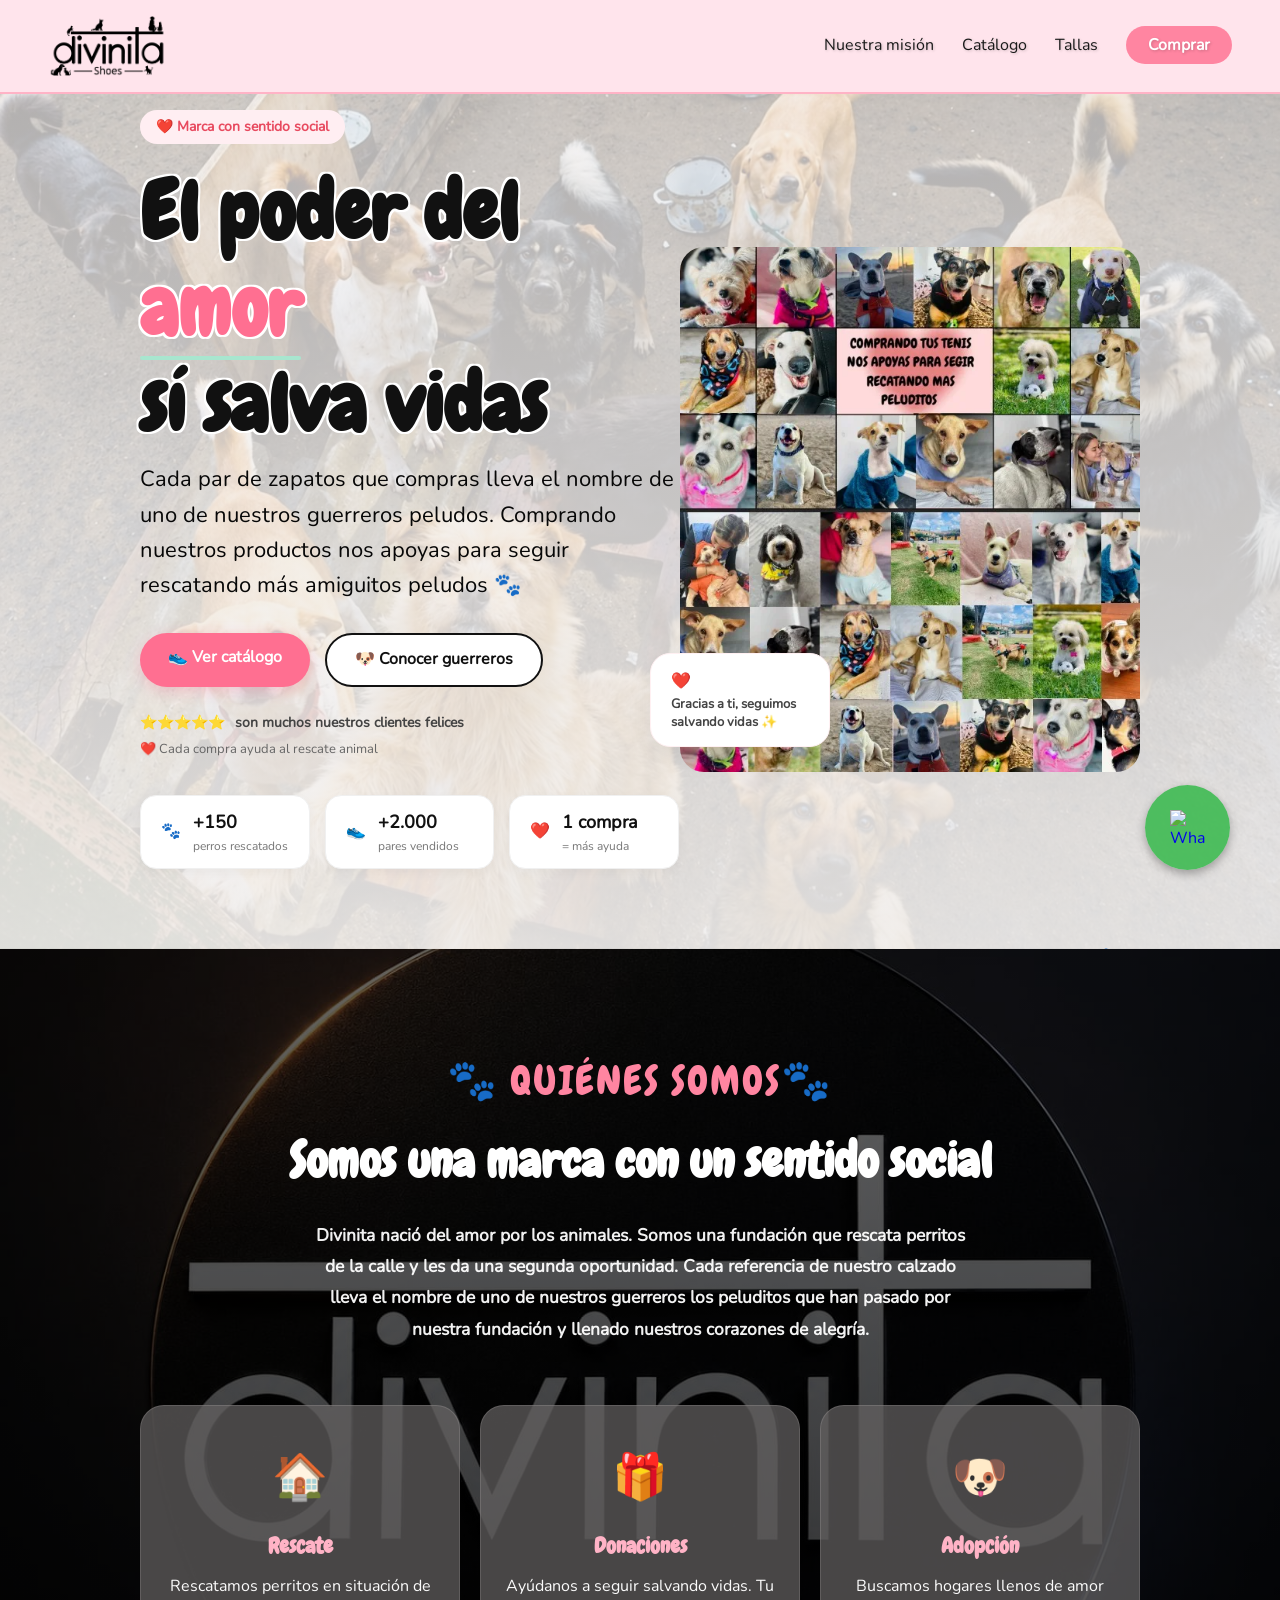
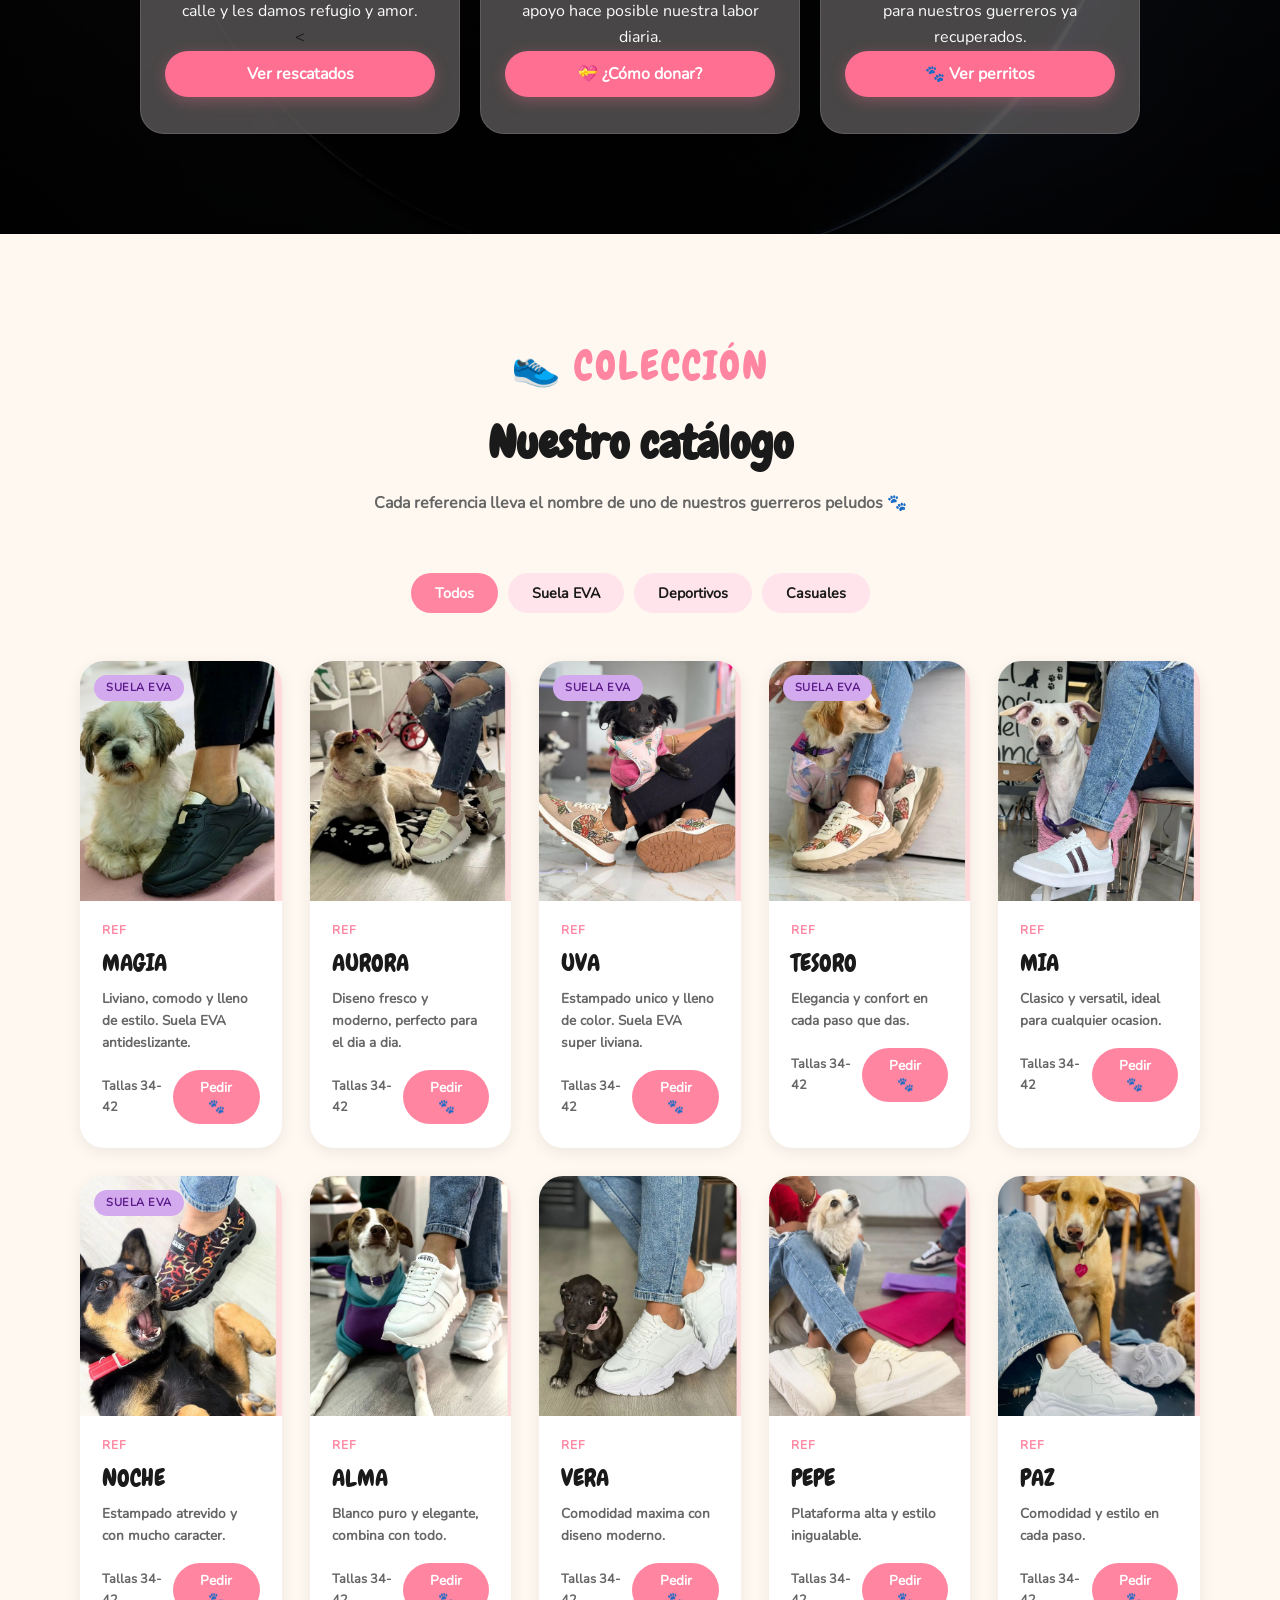
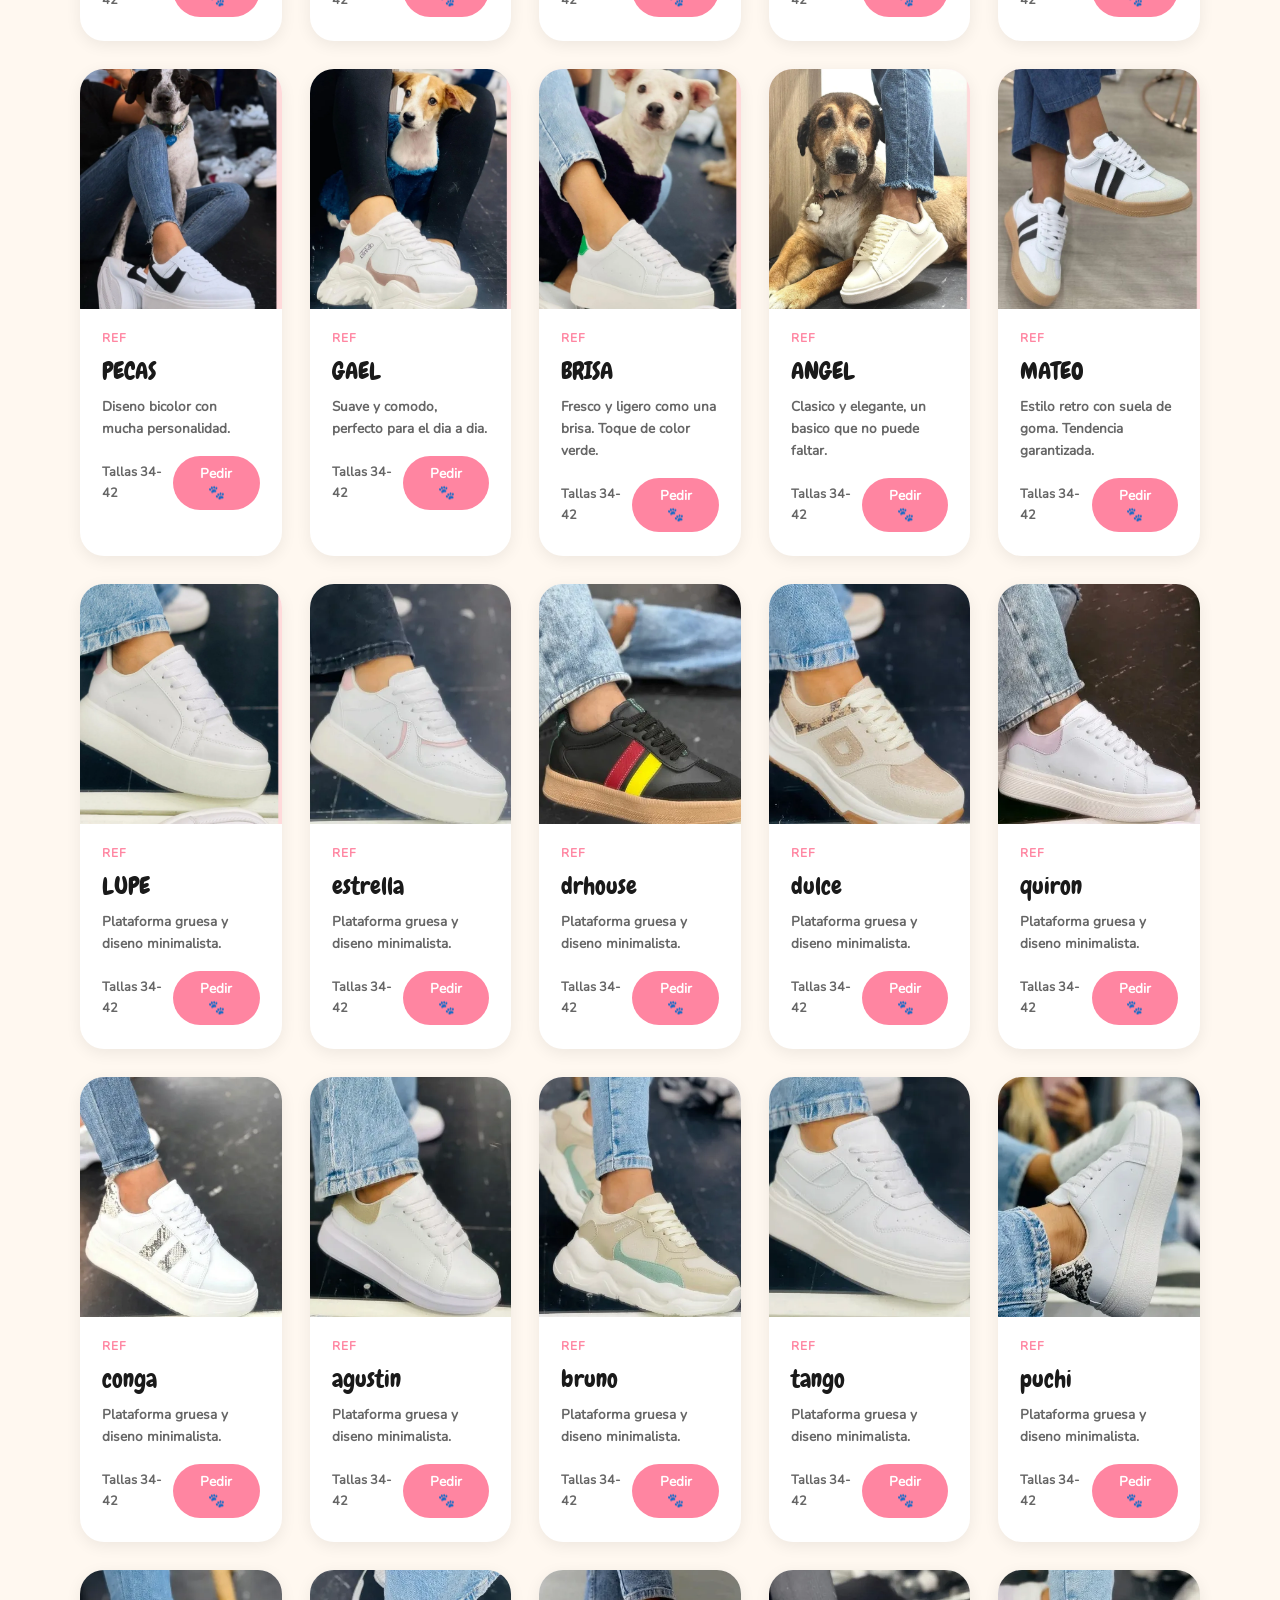
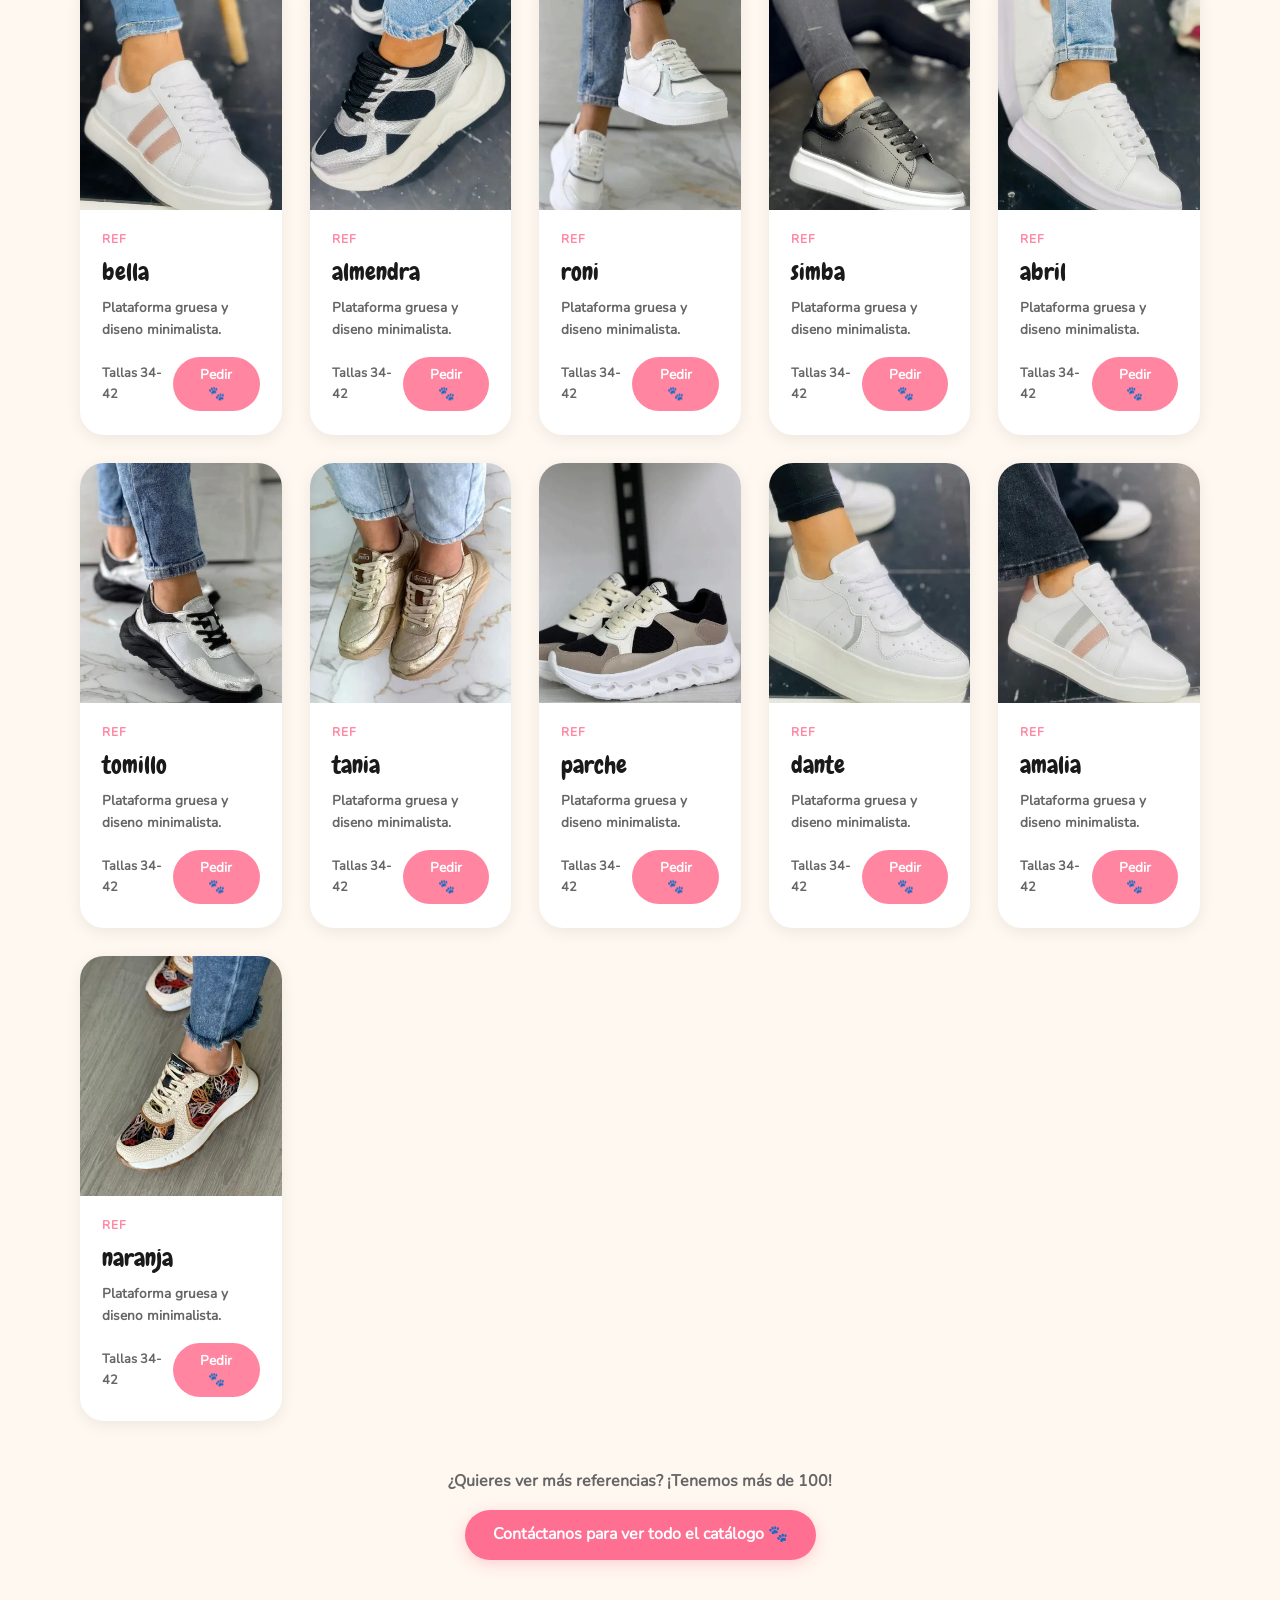
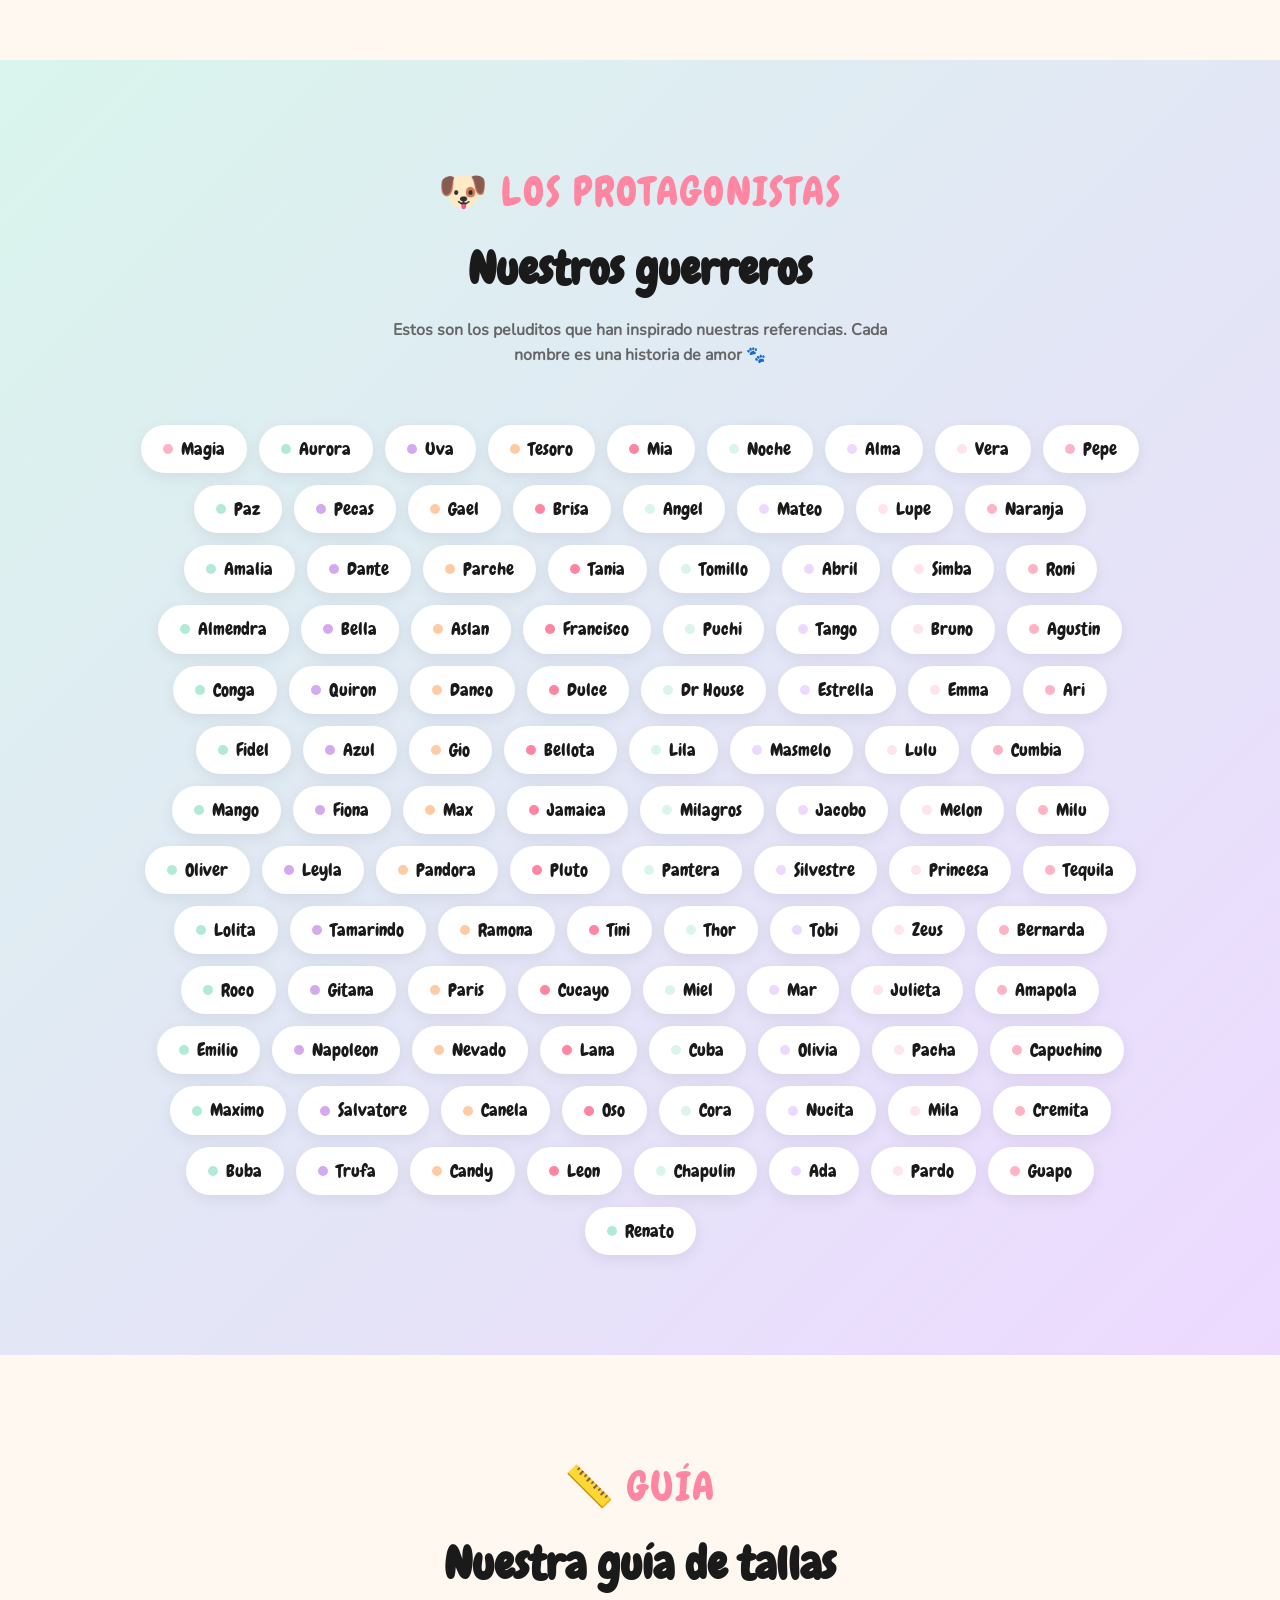
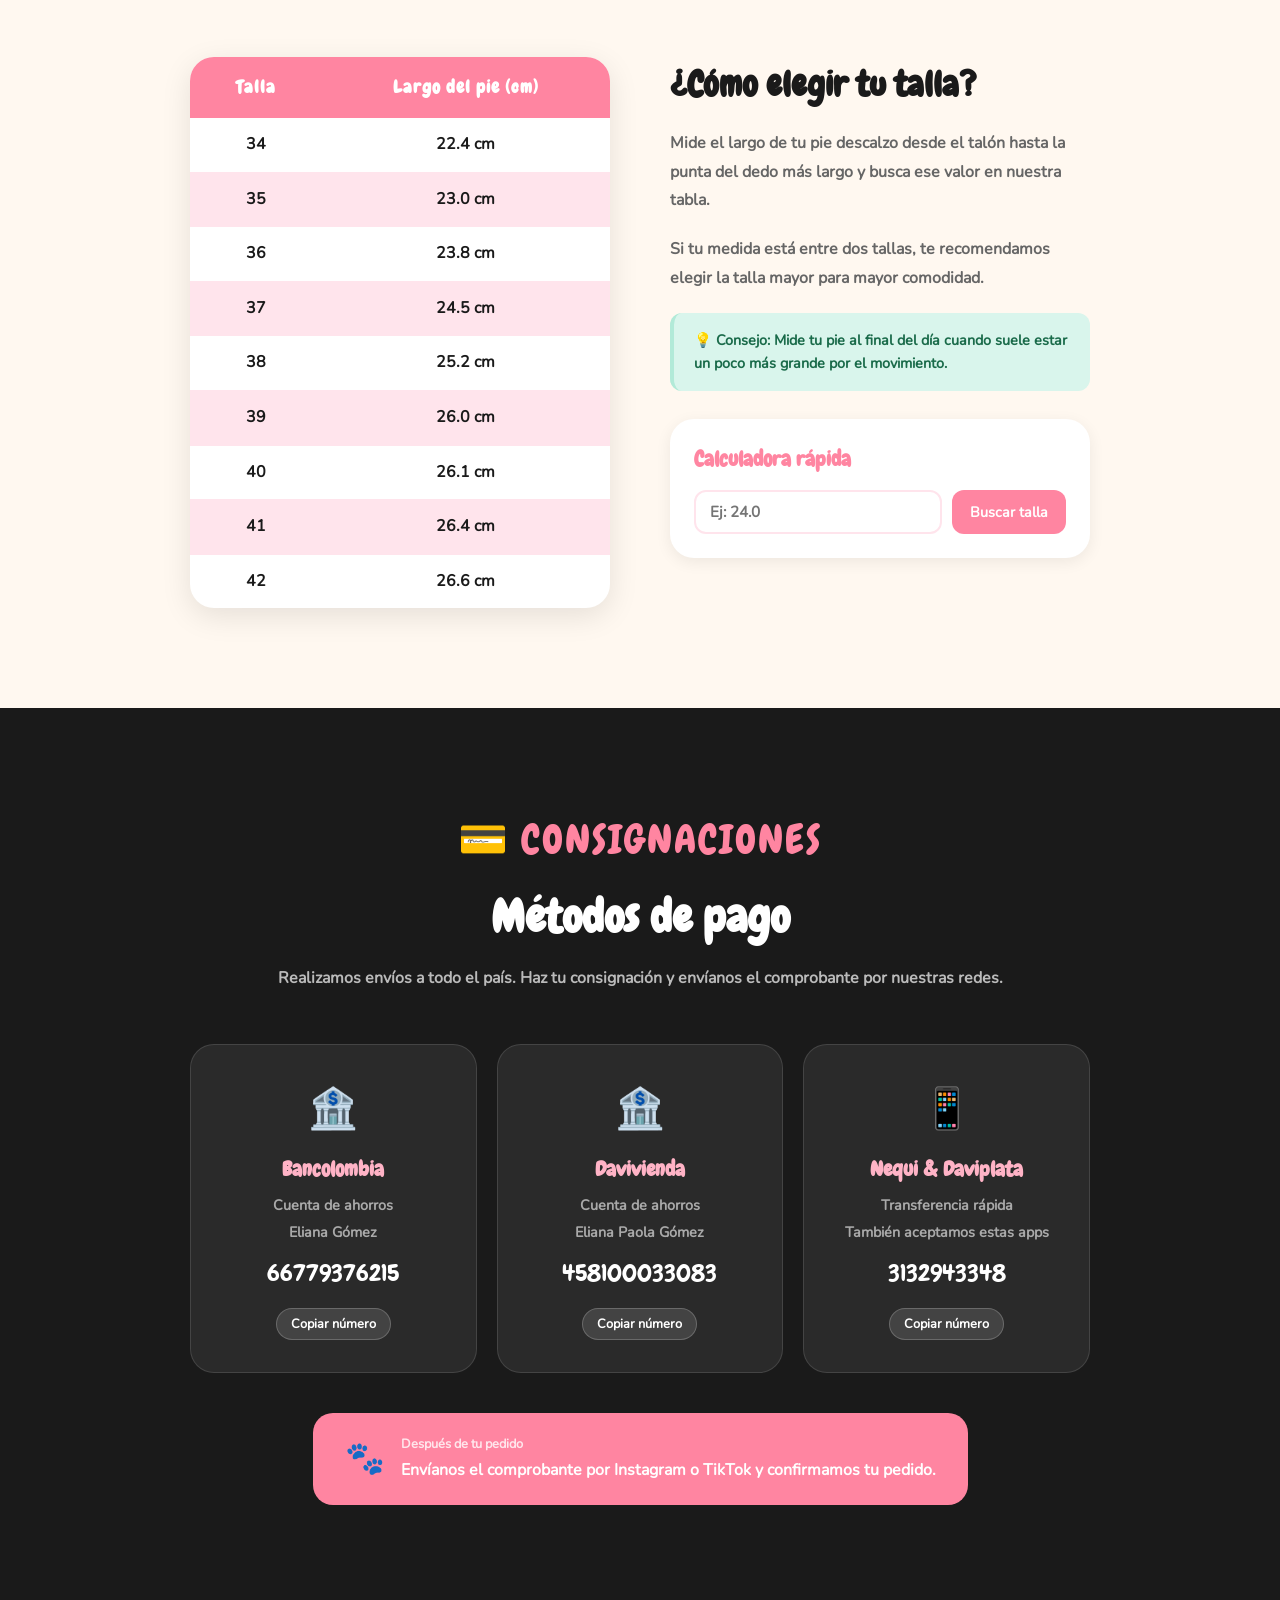
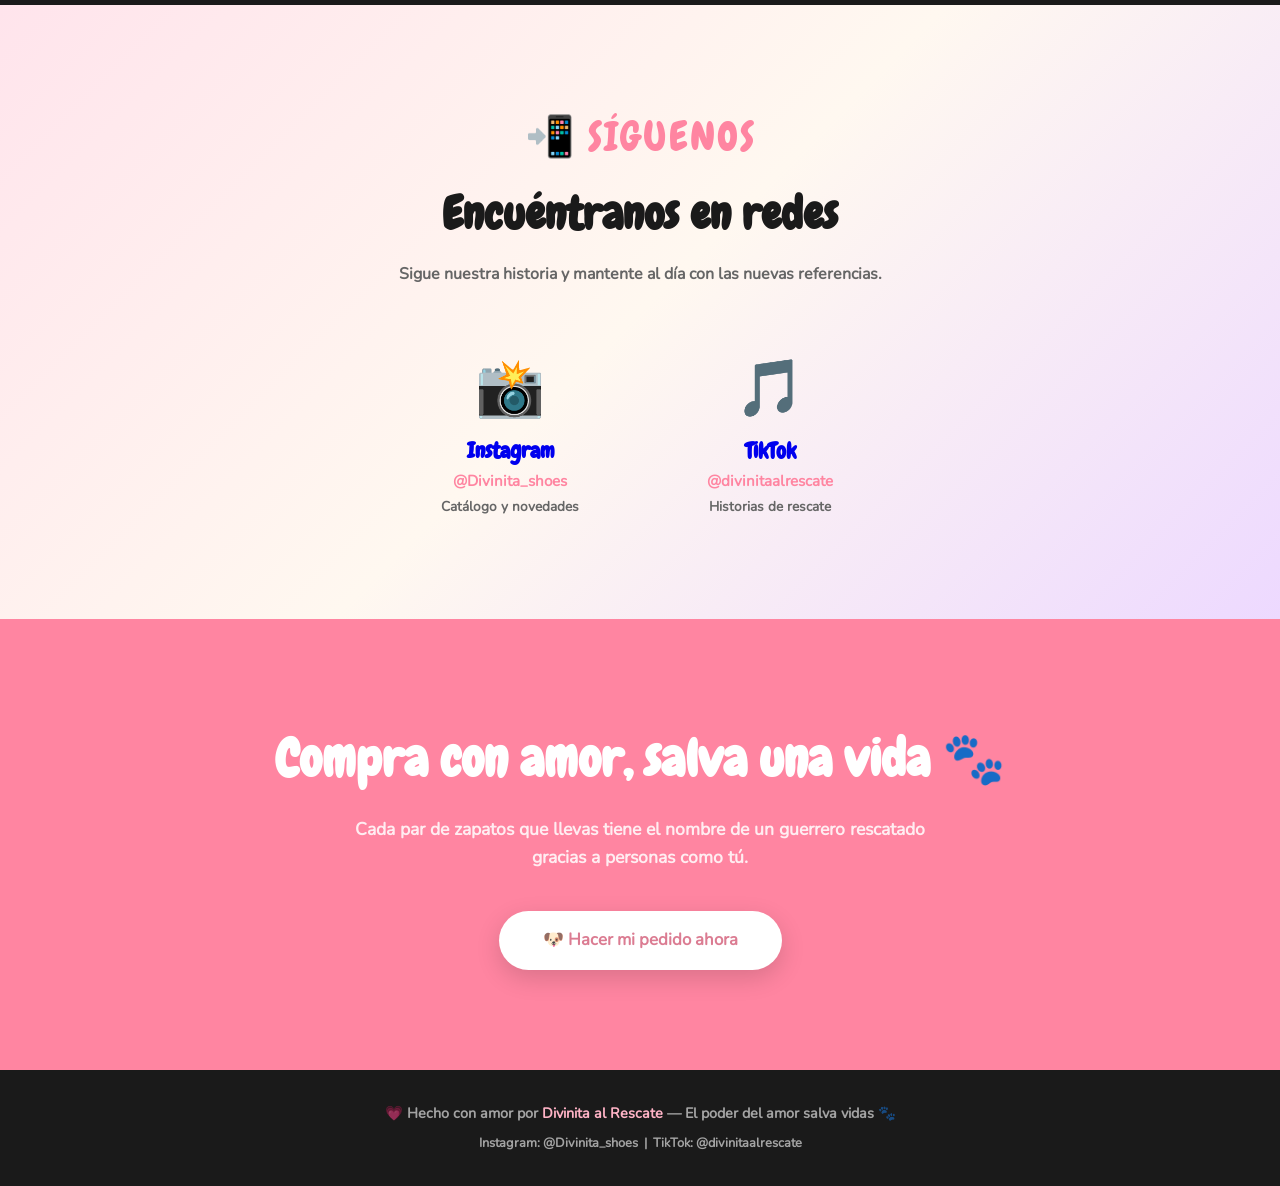
==== commit cfc3fc74: "SEO: meta description y fix enlace rastreable" ====
--- a/index.html
+++ b/index.html
@@ -4,6 +4,8 @@
   <meta charset="UTF-8" />
   <meta name="viewport" content="width=device-width, initial-scale=1.0" />
   <title>Divinita — El poder del amor salva vidas</title>
+  <meta name="description" content="Divinita al Rescate: calzado colombiano con sentido social. Cada par de zapatos lleva el nombre de un perrito rescatado. Compra y ayuda a salvar vidas." />
+  <meta name="robots" content="index, follow" />
   <link rel="preload" as="image" href="img/fondo_perritos2.webp" fetchpriority="high">
   <link rel="stylesheet" href="css/estyles.css" />
 </head>
@@ -121,7 +123,7 @@
     <h3>Rescate</h3>
     <p>Rescatamos perritos en situación de calle y les damos refugio y amor.</p>
     
-    <<a href="javascript:void(0)" onclick="toggleRescatados()" class="btn-primary">Ver rescatados</a>
+    <<button type="button" onclick="toggleRescatados()" class="btn-primary">Ver rescatados</button>
 
     <div id="lista-rescatados" style="display: none;">
         <div class="dog-grid">
@@ -526,3 +528,4 @@
 
 
 
+
